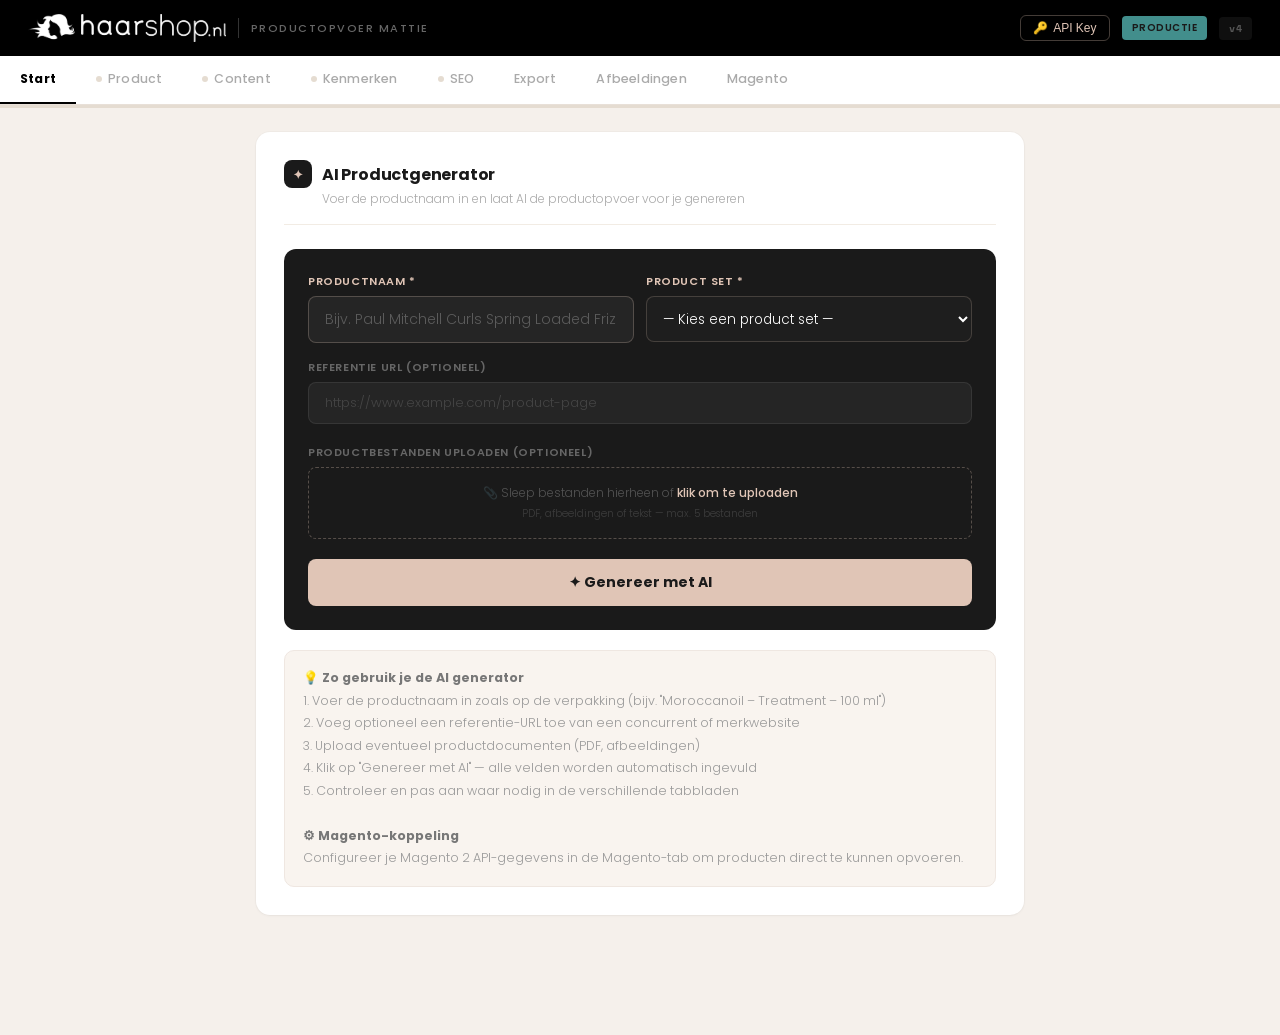
==== index.html @ 2020cdc8 "Add files via upload" ====
<!DOCTYPE html>
<html lang="nl">
<head>
<meta charset="UTF-8">
<meta name="viewport" content="width=device-width, initial-scale=1.0">
<title>Haarshop.nl – Productopvoer Mattie</title>
<link href="https://fonts.googleapis.com/css2?family=Anton&family=Poppins:wght@300;400;500;600;700&family=Space+Mono:wght@400;700&display=swap" rel="stylesheet">
<style>
  *, *::before, *::after { box-sizing: border-box; margin: 0; padding: 0; }
  body { font-family: 'Poppins', sans-serif; font-weight: 300; background: #f5f0eb; color: #1a1a1a; min-height: 100vh; }
  input::placeholder, textarea::placeholder { color: #bfb5aa; }
  ::-webkit-scrollbar { width: 5px; height: 5px; }
  ::-webkit-scrollbar-thumb { background: #d9cfc4; border-radius: 3px; }
  ::-webkit-scrollbar-thumb:hover { background: #bbb; }

  /* ── Header ── */
  .header { background: #000; padding: 0 28px; height: 56px; display: flex; align-items: center; justify-content: space-between; position: sticky; top: 0; z-index: 100; }
  .header-left { display: flex; align-items: center; gap: 12px; }
  .header-logo { height: 28px; }
  .header-divider { width: 1px; height: 20px; background: #333; }
  .header-sub { color: #666; font-size: 11px; font-weight: 500; letter-spacing: 1.5px; text-transform: uppercase; }
  .header-right { display: flex; align-items: center; gap: 12px; }
  .header-badge { padding: 4px 10px; border-radius: 4px; font-size: 10px; font-weight: 600; letter-spacing: 0.5px; }
  .header-badge.test { background: rgba(224,197,182,0.15); color: #e0c5b6; }
  .header-badge[style*="background:#428e8c"] { letter-spacing: 0.5px; }
  .header-badge.version { background: rgba(255,255,255,0.06); color: #555; font-family: 'Space Mono', monospace; }

  /* ── Progress bar under tabs ── */
  .progress-bar { height: 3px; background: #e5dcd1; position: relative; }
  .progress-fill { height: 100%; background: linear-gradient(90deg, #e0c5b6, #bf8d7a); transition: width 0.4s ease; border-radius: 0 2px 2px 0; }

  /* ── Tabs ── */
  .tab-bar { background: #fff; border-bottom: 1px solid #e8e0d8; display: flex; overflow-x: auto; position: sticky; top: 56px; z-index: 99; }
  .tab-bar::-webkit-scrollbar { height: 0; }
  .tab-btn { padding: 0 20px; height: 48px; border: none; border-bottom: 2px solid transparent; background: transparent; color: #aaa; font-weight: 500; font-size: 12.5px; font-family: 'Poppins', sans-serif; cursor: pointer; transition: all .2s; white-space: nowrap; display: flex; align-items: center; gap: 6px; letter-spacing: 0.2px; position: relative; }
  .tab-btn:hover { color: #666; background: #faf8f5; }
  .tab-btn.active { border-bottom-color: #000; color: #000; font-weight: 700; }
  .tab-btn .tab-dot { width: 6px; height: 6px; border-radius: 50%; background: #e5dcd1; flex-shrink: 0; transition: background .3s; }
  .tab-btn .tab-dot.filled { background: #27ae60; }
  .tab-btn .tab-dot.partial { background: #f5a623; }

  /* ── Content ── */
  .content { max-width: 800px; margin: 0 auto; padding: 24px 16px 100px; }
  .card { background: #fff; border-radius: 14px; padding: 28px; box-shadow: 0 1px 3px rgba(0,0,0,0.04), 0 0 0 1px rgba(0,0,0,0.02); margin-bottom: 20px; }
  .tab-content { display: none; }
  .tab-content.active { display: block; }

  /* ── Section headers ── */
  .section-header { margin-bottom: 24px; padding-bottom: 16px; border-bottom: 1px solid #f2ece4; }
  .section-header .top { display: flex; align-items: center; gap: 10px; margin-bottom: 2px; }
  .section-number { background: #1a1a1a; color: #e0c5b6; width: 28px; height: 28px; border-radius: 8px; display: flex; align-items: center; justify-content: center; font-size: 12px; font-weight: 700; font-family: 'Space Mono', monospace; flex-shrink: 0; }
  .section-title { font-family: 'Poppins', sans-serif; font-size: 16px; font-weight: 700; letter-spacing: -0.2px; }
  .section-sub { margin: 0 0 0 38px; font-size: 12px; color: #aaa; }

  /* ── Fields ── */
  .field { margin-bottom: 16px; }
  .field-label { display: flex; align-items: center; gap: 6px; font-size: 11px; font-weight: 600; color: #888; margin-bottom: 5px; text-transform: uppercase; letter-spacing: 0.6px; }
  .field-label .required { color: #e07a5f; font-size: 14px; line-height: 1; }
  .field-hint { font-size: 10px; color: #bbb; font-weight: 400; text-transform: none; letter-spacing: 0; margin-left: auto; }
  .field-input, .field-textarea { width: 100%; padding: 10px 14px; border-radius: 8px; border: 1.5px solid #e8e0d8; font-size: 13.5px; font-family: 'Poppins', sans-serif; font-weight: 300; outline: none; background: #fff; transition: border-color .2s, box-shadow .2s; }
  select.field-input { cursor: pointer; appearance: auto; }
  .field-input:focus, .field-textarea:focus { border-color: #1a1a1a; box-shadow: 0 0 0 3px rgba(0,0,0,0.04); }
  .field-input.error { border-color: #e07a5f; background: #fef5f3; }
  .field-textarea { resize: vertical; line-height: 1.7; }
  .field-input.mono, .field-textarea.mono { font-family: 'Space Mono', monospace; font-size: 12px; }
  .grid-2 { display: grid; grid-template-columns: 1fr 1fr; gap: 14px; }
  @media (max-width: 600px) { .grid-2 { grid-template-columns: 1fr; } }

  /* ── Badges ── */
  .badge-container { display: flex; flex-wrap: wrap; gap: 6px; }
  .badge { padding: 5px 12px; border-radius: 6px; border: 1.5px solid #e8e0d8; background: #fff; color: #666; font-size: 12px; font-family: 'Poppins', sans-serif; font-weight: 400; cursor: pointer; transition: all .15s; white-space: nowrap; }
  .badge:hover { border-color: #999; color: #333; }
  .badge.active { border-color: #1a1a1a; background: #1a1a1a; color: #fff; font-weight: 500; }

  /* ── Buttons ── */
  .copy-btn { padding: 7px 14px; border-radius: 6px; border: none; background: #1a1a1a; color: #fff; font-size: 12px; font-weight: 600; font-family: 'Poppins', sans-serif; cursor: pointer; transition: all .15s; }
  .copy-btn:hover { background: #333; }
  .copy-btn.copied { background: #27ae60; }

  /* ── AI section ── */
  .ai-box { background: #1a1a1a; border-radius: 12px; padding: 24px; margin-bottom: 20px; }
  .ai-label { display: block; font-size: 11px; font-weight: 600; color: #e0c5b6; margin-bottom: 6px; text-transform: uppercase; letter-spacing: 0.6px; }
  .ai-label-sub { color: #666; }
  .ai-input { width: 100%; padding: 12px 16px; border-radius: 8px; border: 1.5px solid rgba(224,197,182,0.25); background: rgba(255,255,255,0.05); color: #fff; font-size: 14px; font-family: 'Poppins', sans-serif; font-weight: 300; outline: none; transition: border-color .2s; }
  .ai-input:focus { border-color: #e0c5b6; }
  .ai-input-sub { border-color: rgba(255,255,255,0.08); color: #aaa; font-size: 13px; padding: 10px 16px; }
  .ai-input::placeholder { color: rgba(255,255,255,0.25); }
  .ai-input-sub::placeholder { color: rgba(255,255,255,0.15); }
  .ai-generate-btn { width: 100%; padding: 13px; border-radius: 8px; border: none; background: #e0c5b6; color: #1a1a1a; font-size: 14px; font-weight: 700; font-family: 'Poppins', sans-serif; cursor: pointer; transition: all .2s; }
  .ai-generate-btn:disabled { background: #444; color: #777; cursor: wait; }
  .ai-generate-btn:hover:not(:disabled) { background: #d4b5a3; }

  .info-box { background: #f9f4ef; border: 1px solid #efe7e1; border-radius: 10px; padding: 16px 18px; }
  .info-box p { font-size: 12.5px; color: #999; line-height: 1.8; }
  .info-box strong { color: #777; }

  /* ── List rows (features & steps) ── */
  .list-row { display: flex; align-items: center; gap: 8px; margin-bottom: 8px; }
  .list-num { font-size: 11px; color: #ccc; font-family: 'Space Mono', monospace; width: 20px; text-align: center; flex-shrink: 0; }
  .list-row input { flex: 1; }
  .remove-btn { width: 26px; height: 26px; border-radius: 6px; border: 1px solid #eee; background: #fff; color: #ccc; font-size: 13px; cursor: pointer; display: flex; align-items: center; justify-content: center; flex-shrink: 0; transition: all .15s; }
  .remove-btn:hover { border-color: #e07a5f; color: #e07a5f; background: #fef5f3; }
  .add-btn { margin-top: 8px; padding: 7px 14px; border-radius: 6px; border: 1.5px dashed #e0dbd4; background: transparent; color: #aaa; font-size: 12px; cursor: pointer; font-family: 'Poppins', sans-serif; transition: all .15s; }
  .add-btn:hover { border-color: #999; color: #666; }

  /* ── Category tags ── */
  .cat-tag { padding: 5px 12px; border-radius: 6px; background: #1a1a1a; color: #fff; font-size: 12px; display: inline-flex; align-items: center; gap: 6px; margin: 0 6px 6px 0; }
  .cat-tag button { background: rgba(255,255,255,0.15); border: none; color: #fff; width: 16px; height: 16px; border-radius: 4px; font-size: 10px; cursor: pointer; display: flex; align-items: center; justify-content: center; }
  .cat-tag button:hover { background: rgba(255,80,80,0.5); }

  /* ── SEO ── */
  .seo-auto-btn { margin-bottom: 20px; padding: 9px 18px; border-radius: 6px; border: 1.5px solid #e0c5b6; background: #fff; color: #1a1a1a; font-size: 12px; font-weight: 600; cursor: pointer; font-family: 'Poppins', sans-serif; transition: all .15s; }
  .seo-auto-btn:hover { background: #faf6f3; }

  .google-preview { margin-top: 20px; background: #fff; border: 1px solid #e8e0d8; border-radius: 10px; padding: 18px; }
  .google-preview .label { font-size: 10px; color: #aaa; margin-bottom: 10px; text-transform: uppercase; letter-spacing: 1px; font-weight: 600; }
  .google-preview .title { font-size: 18px; color: #1a0dab; font-family: Arial, sans-serif; margin-bottom: 2px; line-height: 1.3; }
  .google-preview .url { font-size: 13px; color: #006621; font-family: Arial, sans-serif; margin-bottom: 4px; }
  .google-preview .desc { font-size: 13px; color: #545454; font-family: Arial, sans-serif; line-height: 1.5; }

  /* ── Export ── */
  .code-block { background: #1a1a1a; color: #d4d0cc; padding: 18px; border-radius: 8px; font-size: 11.5px; font-family: 'Space Mono', monospace; overflow-x: auto; white-space: pre-wrap; line-height: 1.7; }
  .preview-box { border: 1px solid #e8e0d8; border-radius: 10px; padding: 22px; font-size: 14px; line-height: 1.8; }
  .data-table { background: #f9f4ef; border-radius: 10px; overflow: hidden; }
  .data-row { display: flex; padding: 10px 18px; border-bottom: 1px solid #efe7e1; font-size: 12.5px; }
  .data-row:last-child { border-bottom: none; }
  .data-label { width: 130px; font-weight: 600; color: #888; flex-shrink: 0; }
  .data-value { color: #333; }
  .export-header { display: flex; justify-content: space-between; align-items: center; margin-bottom: 14px; }
  .export-title { font-size: 14px; font-weight: 700; }

  .reset-btn { padding: 9px 20px; border-radius: 6px; border: 1.5px solid #e8e0d8; background: #fff; color: #aaa; font-size: 12px; cursor: pointer; font-family: 'Poppins', sans-serif; transition: all .15s; }
  .reset-btn:hover { border-color: #e07a5f; color: #e07a5f; }
  .word-count { font-size: 11px; color: #bbb; font-family: 'Space Mono', monospace; }

  .selected-info { margin-top: 10px; padding: 8px 12px; background: #f9f4ef; border-radius: 6px; font-size: 12px; color: #888; }
  .selected-info:empty { display: none; }
  .selected-info strong { color: #1a1a1a; font-weight: 600; }

  @keyframes spin { from { transform: rotate(0deg); } to { transform: rotate(360deg); } }
  .spinning { animation: spin 1s linear infinite; display: inline-block; }

  /* ── Toast notifications ── */
  .toast { position: fixed; bottom: 24px; left: 50%; transform: translateX(-50%); padding: 12px 24px; border-radius: 8px; font-size: 13px; font-weight: 600; font-family: 'Poppins', sans-serif; z-index: 999; animation: toastIn 0.3s ease; box-shadow: 0 4px 20px rgba(0,0,0,0.15); }
  .toast.success { background: #1a1a1a; color: #27ae60; }
  .toast.error { background: #1a1a1a; color: #e07a5f; }
  .toast.info { background: #1a1a1a; color: #e0c5b6; }
  @keyframes toastIn { from { opacity: 0; transform: translateX(-50%) translateY(20px); } to { opacity: 1; transform: translateX(-50%) translateY(0); } }

  /* ── Empty state ── */
  .empty-state { text-align: center; padding: 32px 20px; color: #ccc; }
  .empty-state-icon { font-size: 32px; margin-bottom: 8px; opacity: 0.4; }
  .empty-state-text { font-size: 13px; }
  .empty-state-action { margin-top: 12px; }

  /* ── Magento ── */
  .magento-status { display: flex; align-items: center; gap: 10px; padding: 12px 16px; border-radius: 8px; margin-bottom: 16px; font-size: 13px; }
  .magento-status.connected { background: #f0faf4; color: #1a7a4c; }
  .magento-status.disconnected { background: #fef8f0; color: #b45309; }
  .magento-status.error { background: #fef3f3; color: #c0392b; }
  .status-dot { width: 8px; height: 8px; border-radius: 50%; flex-shrink: 0; }
  .status-dot.green { background: #27ae60; }
  .status-dot.orange { background: #f39c12; }
  .status-dot.red { background: #e74c3c; }
  .magento-config-grid { display: grid; grid-template-columns: 1fr 1fr; gap: 14px; margin-bottom: 14px; }
  .magento-btn { padding: 10px 20px; border-radius: 8px; border: none; font-size: 13px; font-weight: 700; font-family: 'Poppins', sans-serif; cursor: pointer; transition: all .15s; display: flex; align-items: center; justify-content: center; gap: 6px; }
  .magento-btn.primary { background: #27ae60; color: #fff; width: 100%; }
  .magento-btn.primary:hover { background: #219a52; }
  .magento-btn.primary:disabled { background: #95d5b2; cursor: wait; }
  .magento-btn.secondary { background: #1a1a1a; color: #fff; }
  .magento-btn.secondary:hover { background: #333; }
  .magento-btn.outline { background: #fff; color: #1a1a1a; border: 1.5px solid #e8e0d8; }
  .magento-btn.outline:hover { border-color: #1a1a1a; }
  .magento-log { background: #1a1a1a; border-radius: 8px; padding: 14px 16px; max-height: 220px; overflow-y: auto; margin-top: 14px; }
  .magento-log-entry { font-size: 11px; font-family: 'Space Mono', monospace; line-height: 1.8; }
  .magento-log-entry.info { color: #888; }
  .magento-log-entry.success { color: #2ecc71; }
  .magento-log-entry.error { color: #e74c3c; }
  .magento-log-entry.warn { color: #f39c12; }
  .magento-summary { background: #f9f4ef; border-radius: 10px; padding: 16px; margin-bottom: 16px; }
  .magento-summary-row { display: flex; justify-content: space-between; padding: 5px 0; font-size: 12px; border-bottom: 1px solid #efe7e1; }
  .magento-summary-row:last-child { border: none; }
  .magento-summary-label { color: #999; }
  .magento-summary-value { color: #1a1a1a; font-weight: 600; max-width: 60%; text-align: right; overflow: hidden; text-overflow: ellipsis; }
  .category-search { position: relative; }
  .category-dropdown { position: absolute; top: 100%; left: 0; right: 0; background: #fff; border: 1.5px solid #e8e0d8; border-radius: 0 0 8px 8px; max-height: 200px; overflow-y: auto; z-index: 50; display: none; }
  .category-dropdown.open { display: block; }
  .category-option { padding: 8px 14px; font-size: 12px; cursor: pointer; border-bottom: 1px solid #f5f5f5; }
  .category-option:hover { background: #f9f4ef; }
  .category-option .path { color: #999; font-size: 10px; }

  /* ── Image upload ── */
  .img-dropzone { border: 2px dashed #e0dbd4; border-radius: 12px; padding: 32px 20px; text-align: center; cursor: pointer; transition: all .2s; background: #fafaf8; }
  .img-dropzone:hover, .img-dropzone.dragover { border-color: #bf8d7a; background: #fdf9f6; }
  .img-dropzone-icon { font-size: 28px; margin-bottom: 6px; opacity: 0.3; }
  .img-dropzone-text { font-size: 13px; color: #999; }
  .img-dropzone-text strong { color: #bf8d7a; }
  .img-dropzone-hint { font-size: 10px; color: #ccc; margin-top: 4px; }
  .img-grid { display: grid; grid-template-columns: repeat(auto-fill, minmax(160px, 1fr)); gap: 14px; margin-top: 16px; }
  .img-card { background: #fafafa; border: 1.5px solid #e8e0d8; border-radius: 10px; overflow: hidden; position: relative; transition: all .15s; }
  .img-card.main-image { border-color: #bf8d7a; box-shadow: 0 0 0 2px rgba(191,141,122,0.2); }
  .img-card:hover { border-color: #bbb; }
  .img-card-preview { width: 100%; aspect-ratio: 1; object-fit: contain; background: #fff; display: block; }
  .img-card-bar { padding: 8px 10px; display: flex; flex-direction: column; gap: 4px; background: #fff; border-top: 1px solid #f0ebe5; }
  .img-card-name { font-size: 10px; color: #aaa; white-space: nowrap; overflow: hidden; text-overflow: ellipsis; font-family: 'Space Mono', monospace; }
  .img-card-actions { display: flex; gap: 3px; flex-wrap: wrap; }
  .img-action-btn { padding: 3px 7px; border-radius: 4px; border: 1px solid #eee; background: #fff; color: #666; font-size: 10px; cursor: pointer; font-family: 'Poppins', sans-serif; transition: all .1s; display: flex; align-items: center; gap: 2px; white-space: nowrap; }
  .img-action-btn:hover { border-color: #999; color: #1a1a1a; }
  .img-action-btn.primary { background: #1a1a1a; color: #fff; border-color: #1a1a1a; }
  .img-action-btn.star { background: #e0c5b6; color: #1a1a1a; border-color: #e0c5b6; }
  .img-action-btn.danger { color: #e07a5f; }
  .img-action-btn.danger:hover { background: #fef5f3; border-color: #e07a5f; }
  .img-action-btn:disabled { opacity: 0.4; cursor: wait; }
  .img-badge-main { position: absolute; top: 6px; left: 6px; background: #e0c5b6; color: #1a1a1a; font-size: 9px; font-weight: 700; padding: 2px 6px; border-radius: 4px; z-index: 2; }
  .img-badge-index { position: absolute; top: 6px; right: 6px; background: rgba(0,0,0,0.6); color: #fff; font-size: 9px; font-weight: 700; width: 20px; height: 20px; border-radius: 4px; display: flex; align-items: center; justify-content: center; z-index: 2; font-family: 'Space Mono', monospace; }
  .img-search-result { padding: 12px 16px; border: 1.5px solid #e8e0d8; border-radius: 8px; margin-bottom: 6px; display: flex; align-items: center; justify-content: space-between; cursor: pointer; transition: all .1s; }
  .img-search-result:hover { border-color: #bf8d7a; background: #fdf9f6; }
  .img-search-result .name { font-weight: 600; font-size: 13px; }
  .img-search-result .meta { font-size: 11px; color: #aaa; font-family: 'Space Mono', monospace; margin-top: 2px; }
  .img-search-result .select-btn { padding: 5px 12px; border-radius: 6px; border: none; background: #1a1a1a; color: #fff; font-size: 11px; font-weight: 600; cursor: pointer; }
  .existing-img-card { position: relative; background: #fafafa; border: 1.5px solid #e8e0d8; border-radius: 10px; overflow: hidden; }
  .existing-img-card img { width: 100%; aspect-ratio: 1; object-fit: contain; background: #fff; display: block; }
  .existing-img-card .types { position: absolute; bottom: 6px; left: 6px; display: flex; gap: 2px; flex-wrap: wrap; }
  .existing-img-card .type-badge { font-size: 8px; padding: 2px 5px; border-radius: 3px; background: rgba(0,0,0,0.75); color: #fff; font-family: 'Space Mono', monospace; }
  .img-bulk-bar { display: flex; gap: 8px; flex-wrap: wrap; align-items: center; margin-top: 14px; padding: 14px 16px; background: #f9f4ef; border-radius: 10px; border: 1px solid #efe7e1; }
  .img-bulk-btn { padding: 8px 14px; border-radius: 6px; border: none; font-size: 12px; font-weight: 600; cursor: pointer; font-family: 'Poppins', sans-serif; transition: all .15s; }
  .img-bulk-btn.bg-remove { background: #1a1a1a; color: #fff; }
  .img-bulk-btn.resize { background: #e0c5b6; color: #1a1a1a; }
  .img-bulk-btn.download { background: #27ae60; color: #fff; }
  .img-bulk-btn:disabled { opacity: 0.4; cursor: wait; }
  .img-progress { margin-top: 12px; }
  .img-progress-bar { height: 4px; background: #e8e0d8; border-radius: 2px; overflow: hidden; }
  .img-progress-fill { height: 100%; background: linear-gradient(90deg, #e0c5b6, #1a1a1a); border-radius: 2px; transition: width .3s; }
  .img-progress-text { font-size: 10px; color: #aaa; margin-top: 4px; font-family: 'Space Mono', monospace; }

  /* ── Modal ── */
  .modal-overlay { position: fixed; inset: 0; background: rgba(0,0,0,0.5); z-index: 200; display: flex; align-items: center; justify-content: center; }
  .modal { background: #fff; border-radius: 14px; padding: 28px; max-width: 480px; width: 90%; }
  .modal h3 { font-size: 16px; margin-bottom: 6px; }
  .modal p { font-size: 12px; color: #999; margin-bottom: 14px; line-height: 1.7; }
  .modal input { width: 100%; padding: 10px 14px; border-radius: 8px; border: 1.5px solid #e8e0d8; font-size: 13px; font-family: 'Space Mono', monospace; outline: none; margin-bottom: 14px; }
  .modal-actions { display: flex; gap: 10px; justify-content: flex-end; }
  .modal-btn { padding: 9px 18px; border-radius: 6px; border: none; font-size: 12px; font-weight: 600; cursor: pointer; font-family: 'Poppins', sans-serif; }
  .modal-btn.primary { background: #1a1a1a; color: #fff; }
  .modal-btn.secondary { background: #f0ebe5; color: #888; }

  /* ── Validation helper ── */
  .char-count { font-size: 10px; color: #bbb; font-family: 'Space Mono', monospace; text-align: right; margin-top: 2px; }
  .char-count.warning { color: #f5a623; }
  .char-count.error { color: #e07a5f; }
</style>
</head>
<body>

<!-- Header -->
<div class="header">
  <div class="header-left">
    <img src="[data-uri]" alt="Haarshop.nl" style="height:28px;width:auto;">
    <div class="header-divider"></div>
    <div class="header-sub">Productopvoer Mattie</div>
  </div>
  <div class="header-right">
    <button onclick="showApiModal()" style="background:none;border:1.5px solid rgba(224,197,182,0.3);color:#e0c5b6;padding:5px 12px;border-radius:6px;cursor:pointer;font-size:12px;font-weight:500;transition:all .15s;display:flex;align-items:center;gap:5px;" onmouseover="this.style.background='rgba(224,197,182,0.1)';this.style.borderColor='#e0c5b6'" onmouseout="this.style.background='none';this.style.borderColor='rgba(224,197,182,0.3)'">🔑 <span id="apiKeyStatus">API Key</span></button>
    <span class="header-badge" style="background:#428e8c;">PRODUCTIE</span>
    <span class="header-badge version">v4</span>
  </div>
</div>

<!-- Tabs -->
<div class="tab-bar" id="tabBar">
  <button class="tab-btn active" onclick="switchTab(0)">Start</button>
  <button class="tab-btn" onclick="switchTab(1)"><span class="tab-dot" id="dot1"></span> Product</button>
  <button class="tab-btn" onclick="switchTab(2)"><span class="tab-dot" id="dot2"></span> Content</button>
  <button class="tab-btn" onclick="switchTab(3)"><span class="tab-dot" id="dot3"></span> Kenmerken</button>
  <button class="tab-btn" onclick="switchTab(4)"><span class="tab-dot" id="dot4"></span> SEO</button>
  <button class="tab-btn" onclick="switchTab(5)">Export</button>
  <button class="tab-btn" onclick="switchTab(6)">Afbeeldingen</button>
  <button class="tab-btn" onclick="switchTab(7)">Magento</button>
</div>
<div class="progress-bar"><div class="progress-fill" id="progressFill" style="width:0%"></div></div>

<!-- API Key Modal -->
<div class="modal-overlay" id="apiModal" style="display:none;position:fixed;top:0;left:0;width:100%;height:100%;background:rgba(0,0,0,0.7);z-index:9999;justify-content:center;align-items:center;" onclick="if(event.target===this)closeApiModal()">
  <div style="background:#1e1e1e;border-radius:12px;padding:28px;max-width:480px;width:90%;border:1px solid rgba(224,197,182,0.15);box-shadow:0 20px 60px rgba(0,0,0,0.5);">
    <div style="display:flex;justify-content:space-between;align-items:center;margin-bottom:16px;">
      <h3 style="margin:0;color:#e0c5b6;font-size:16px;font-weight:600;">🔑 Anthropic API Key</h3>
      <button onclick="closeApiModal()" style="background:none;border:none;color:rgba(255,255,255,0.3);cursor:pointer;font-size:20px;padding:0;line-height:1;">&times;</button>
    </div>
    <p style="font-size:12.5px;color:rgba(255,255,255,0.4);margin-bottom:16px;line-height:1.6;">De API key wordt alleen lokaal in je browser opgeslagen (localStorage) en wordt uitsluitend verstuurd naar de Anthropic API voor AI-generatie.</p>
    <div style="margin-bottom:16px;">
      <label style="display:block;font-size:11px;color:rgba(255,255,255,0.35);margin-bottom:6px;font-weight:500;text-transform:uppercase;letter-spacing:0.5px;">API Key</label>
      <input type="password" id="apiKeyInput" placeholder="sk-ant-api03-..." style="width:100%;padding:10px 14px;background:#141414;border:1.5px solid rgba(224,197,182,0.2);border-radius:8px;color:#fff;font-size:13px;font-family:'Space Mono',monospace;outline:none;box-sizing:border-box;transition:border-color .15s;" onfocus="this.style.borderColor='#e0c5b6'" onblur="this.style.borderColor='rgba(224,197,182,0.2)'">
    </div>
    <div style="display:flex;align-items:center;gap:8px;margin-bottom:20px;">
      <div id="apiKeyStatusDot" style="width:8px;height:8px;border-radius:50%;flex-shrink:0;"></div>
      <span id="apiKeyStatusText" style="font-size:11px;color:rgba(255,255,255,0.35);"></span>
    </div>
    <p style="font-size:11px;color:rgba(255,255,255,0.25);margin-bottom:20px;">Nog geen key? Maak er een aan op <a href="https://console.anthropic.com/" target="_blank" style="color:#e0c5b6;text-decoration:none;">console.anthropic.com</a></p>
    <div style="display:flex;gap:10px;justify-content:flex-end;">
      <button onclick="removeApiKey()" style="padding:8px 16px;background:none;border:1px solid rgba(255,100,100,0.3);color:rgba(255,100,100,0.6);border-radius:6px;cursor:pointer;font-size:12px;font-weight:500;transition:all .15s;" onmouseover="this.style.background='rgba(255,100,100,0.08)'" onmouseout="this.style.background='none'">Verwijderen</button>
      <button onclick="closeApiModal()" style="padding:8px 16px;background:rgba(255,255,255,0.06);border:none;color:rgba(255,255,255,0.5);border-radius:6px;cursor:pointer;font-size:12px;font-weight:500;">Annuleren</button>
      <button onclick="saveApiKey()" style="padding:8px 20px;background:#e0c5b6;border:none;color:#1a1a1a;border-radius:6px;cursor:pointer;font-size:12px;font-weight:600;transition:background .15s;" onmouseover="this.style.background='#d9afa0'" onmouseout="this.style.background='#e0c5b6'">Opslaan</button>
    </div>
  </div>
</div>

<div class="content">

  <!-- TAB 0: AI Generator -->
  <div class="tab-content active" id="tab0">
    <div class="card">
      <div class="section-header">
        <div class="top">
          <div class="section-number">✦</div>
          <h2 class="section-title">AI Productgenerator</h2>
        </div>
        <p class="section-sub">Voer de productnaam in en laat AI de productopvoer voor je genereren</p>
      </div>


      <div class="ai-box">
        <div style="display:grid;grid-template-columns:1fr 1fr;gap:12px;margin-bottom:16px;">
          <div>
            <label class="ai-label">Productnaam *</label>
            <input class="ai-input" id="aiInput" type="text" placeholder="Bijv. Paul Mitchell Curls Spring Loaded Frizz-Fighting Shampoo 250 ml">
          </div>
          <div>
            <label class="ai-label">Product Set *</label>
            <select id="aiProductSet" class="ai-input" style="height:46px;background:#1e1e1e;color:#fff;border:1.5px solid rgba(224,197,182,0.2);border-radius:8px;font-size:13.5px;padding:0 12px;cursor:pointer;" onchange="onProductSetChange()">
              <option value="">— Kies een product set —</option>
              <option value="Haarverzorging">Haarverzorging</option>
              <option value="Haarstyling">Haarstyling</option>
              <option value="Haarkleuringen">Haarkleuringen</option>
              <option value="Blondeermiddel">Blondeermiddel</option>
              <option value="Developers">Developers</option>
              <option value="Huidverzorging">Huidverzorging</option>
              <option value="Lichaam">Lichaam</option>
              <option value="Make-Up">Make-Up</option>
              <option value="Föhns">Föhns</option>
              <option value="Föhnborstels">Föhnborstels</option>
              <option value="Krultangen">Krultangen</option>
              <option value="Krulsets">Krulsets</option>
              <option value="Stijltangen">Stijltangen</option>
              <option value="Haarborstels">Haarborstels</option>
              <option value="Haarkammen">Haarkammen</option>
              <option value="Haarrollers">Haarrollers</option>
              <option value="Hair Extensions">Hair Extensions</option>
              <option value="Elastiekjes & Klemmen">Elastiekjes &amp; Klemmen</option>
              <option value="Kappersscharen">Kappersscharen</option>
              <option value="Epileren">Epileren</option>
              <option value="Messen">Messen</option>
              <option value="Nagelverzorging">Nagelverzorging</option>
              <option value="Oefenhoofden">Oefenhoofden</option>
              <option value="Omvorming">Omvorming</option>
              <option value="Accessoires">Accessoires</option>
              <option value="Opzetkammen">Opzetkammen</option>
              <option value="Parfum & Geuren">Parfum &amp; Geuren</option>
              <option value="Professional">Professional</option>
              <option value="Scheren">Scheren</option>
              <option value="Snijkoppen">Snijkoppen</option>
              <option value="Styling Brush">Styling Brush</option>
              <option value="Stylingtool">Stylingtool</option>
              <option value="Trimmers & Tondeuses">Trimmers &amp; Tondeuses</option>
              <option value="Wenkbrauw & Wimper">Wenkbrauw &amp; Wimper</option>
              <option value="Wimperverlenging">Wimperverlenging</option>
            </select>
          </div>
        </div>
        <div style="margin-bottom:20px;">
          <label class="ai-label ai-label-sub">Referentie URL (optioneel)</label>
          <input class="ai-input ai-input-sub" id="aiUrl" type="text" placeholder="https://www.example.com/product-page">
        </div>
        <div style="margin-bottom:20px;">
          <label class="ai-label ai-label-sub">Productbestanden uploaden (optioneel)</label>
          <div id="aiFileDropzone" style="border:1.5px dashed rgba(224,197,182,0.3);border-radius:8px;padding:16px;text-align:center;cursor:pointer;margin-top:6px;transition:all .2s;" onclick="document.getElementById('aiFileInput').click()" ondragover="event.preventDefault();this.style.borderColor='#e0c5b6';this.style.background='rgba(224,197,182,0.08)'" ondragleave="this.style.borderColor='rgba(224,197,182,0.3)';this.style.background='transparent'" ondrop="event.preventDefault();this.style.borderColor='rgba(224,197,182,0.3)';this.style.background='transparent';handleAiFileUpload(event.dataTransfer.files)">
            <div style="color:rgba(255,255,255,0.25);font-size:12px;">📎 Sleep bestanden hierheen of <span style="color:#e0c5b6;font-weight:500;">klik om te uploaden</span></div>
            <div style="color:rgba(255,255,255,0.15);font-size:10px;margin-top:4px;">PDF, afbeeldingen of tekst — max. 5 bestanden</div>
          </div>
          <input type="file" id="aiFileInput" accept=".pdf,.jpg,.jpeg,.png,.webp,.txt,.csv,.doc,.docx" multiple style="display:none" onchange="handleAiFileUpload(this.files)">
          <div id="aiFileList" style="margin-top:8px;"></div>
        </div>
        <button class="ai-generate-btn" id="generateBtn" onclick="generateWithAI()">
          ✦ Genereer met AI
        </button>
      </div>

      <div class="info-box">
        <p>
          <strong>💡 Zo gebruik je de AI generator</strong><br>
          1. Voer de productnaam in zoals op de verpakking (bijv. "Moroccanoil – Treatment – 100 ml")<br>
          2. Voeg optioneel een referentie-URL toe van een concurrent of merkwebsite<br>
          3. Upload eventueel productdocumenten (PDF, afbeeldingen)<br>
          4. Klik op "Genereer met AI" — alle velden worden automatisch ingevuld<br>
          5. Controleer en pas aan waar nodig in de verschillende tabbladen<br><br>
          <strong>⚙ Magento-koppeling</strong><br>
          Configureer je Magento 2 API-gegevens in de Magento-tab om producten direct te kunnen opvoeren.
        </p>
      </div>
    </div>
  </div>

  <!-- TAB 1: Productinfo -->
  <div class="tab-content" id="tab1">
    <div class="card">
      <div class="section-header">
        <div class="top"><div class="section-number">1</div><h2 class="section-title">Productinformatie</h2></div>
        <p class="section-sub">Basisgegevens van het product</p>
      </div>
      <div class="field">
        <label class="field-label">Productnaam <span class="required">*</span> <span class="field-hint">Merk – Lijn Producttype – Inhoud</span></label>
        <input class="field-input" id="productName" placeholder="Bijv. Moroccanoil – Treatment – 100 ml">
      </div>
      <div class="grid-2">
        <div class="field"><label class="field-label">Merk <span class="required">*</span></label><input class="field-input" id="brand" placeholder="Bijv. Moroccanoil"></div>
        <div class="field"><label class="field-label">Lijn</label><input class="field-input" id="line" placeholder="Bijv. Treatment"></div>
      </div>
      <div class="grid-2">
        <div class="field"><label class="field-label">Sub-lijn</label><input class="field-input" id="subLine" placeholder="Optioneel"></div>
        <div class="field"><label class="field-label">Inhoud <span class="required">*</span></label><input class="field-input" id="contentSize" placeholder="Bijv. 100 ml"></div>
      </div>
      <div class="grid-2">
        <div class="field"><label class="field-label">Producttype <span class="required">*</span></label><input class="field-input" id="productType" placeholder="Bijv. Treatment"></div>
        <div class="field"><label class="field-label">Sub producttype</label><input class="field-input" id="subProductType" placeholder="Optioneel"></div>
      </div>
      <div style="margin-top:8px;">
        <label class="field-label">Snelkeuze producttype</label>
        <div class="badge-container" id="productTypeBadges"></div>
      </div>
    </div>
  </div>

  <!-- TAB 2: Content -->
  <div class="tab-content" id="tab2">
    <div class="card">
      <div class="section-header">
        <div class="top"><div class="section-number">2</div><h2 class="section-title">Short Description</h2></div>
        <p class="section-sub">15-20 woorden, productnaam NIET benoemen</p>
      </div>
      <div class="field">
        <label class="field-label">Short description <span class="required">*</span> <span class="field-hint">Zonder productnaam, die staat er al boven</span></label>
        <textarea class="field-textarea" id="shortDescription" rows="2" placeholder="Beschrijf kort wat het product is en waarvoor het dient..."></textarea>
      </div>
      <div style="display:flex;justify-content:space-between;align-items:center;">
        <span class="word-count" id="shortWordCount">0 woorden</span>
        <button class="copy-btn" onclick="copyField('shortDescription')">Kopieer</button>
      </div>
    </div>

    <div class="card">
      <div class="section-header">
        <div class="top"><div class="section-number">3</div><h2 class="section-title">Productomschrijving</h2></div>
        <p class="section-sub">~100 woorden. Productnaam wordt automatisch dikgedrukt ervoor gezet.</p>
      </div>
      <div class="field">
        <label class="field-label">Omschrijving</label>
        <!-- Formatting toolbar -->
        <div style="display:flex;gap:4px;margin-bottom:6px;padding:6px 8px;background:#1a1a1a;border-radius:6px 6px 0 0;border:1px solid rgba(224,197,182,0.12);border-bottom:none;">
          <button type="button" onclick="wrapDescSelection('strong')" title="Dikgedrukt (Ctrl+B)" style="background:rgba(255,255,255,0.06);border:none;color:#e0c5b6;width:30px;height:28px;border-radius:4px;cursor:pointer;font-size:14px;font-weight:700;transition:background .12s;" onmouseover="this.style.background='rgba(224,197,182,0.15)'" onmouseout="this.style.background='rgba(255,255,255,0.06)'">B</button>
          <button type="button" onclick="wrapDescSelection('em')" title="Schuingedrukt (Ctrl+I)" style="background:rgba(255,255,255,0.06);border:none;color:#e0c5b6;width:30px;height:28px;border-radius:4px;cursor:pointer;font-size:14px;font-style:italic;transition:background .12s;" onmouseover="this.style.background='rgba(224,197,182,0.15)'" onmouseout="this.style.background='rgba(255,255,255,0.06)'"><em>I</em></button>
          <div style="width:1px;background:rgba(255,255,255,0.08);margin:2px 4px;"></div>
          <button type="button" onclick="insertDescTag('<br>')" title="Regeleinde" style="background:rgba(255,255,255,0.06);border:none;color:rgba(255,255,255,0.4);height:28px;border-radius:4px;cursor:pointer;font-size:10px;padding:0 8px;transition:background .12s;" onmouseover="this.style.background='rgba(224,197,182,0.15)'" onmouseout="this.style.background='rgba(255,255,255,0.06)'">&lt;br&gt;</button>
          <button type="button" onclick="clearDescFormatting()" title="Opmaak verwijderen" style="background:rgba(255,255,255,0.06);border:none;color:rgba(255,255,255,0.4);height:28px;border-radius:4px;cursor:pointer;font-size:11px;padding:0 8px;transition:background .12s;" onmouseover="this.style.background='rgba(224,197,182,0.15)'" onmouseout="this.style.background='rgba(255,255,255,0.06)'">✕ Strip</button>
          <div style="flex:1;"></div>
          <button type="button" onclick="toggleDescPreview()" id="descPreviewToggle" title="Preview aan/uit" style="background:rgba(255,255,255,0.06);border:none;color:rgba(255,255,255,0.4);height:28px;border-radius:4px;cursor:pointer;font-size:11px;padding:0 10px;transition:background .12s;" onmouseover="this.style.background='rgba(224,197,182,0.15)'" onmouseout="this.style.background='rgba(255,255,255,0.06)'">👁 Preview</button>
        </div>
        <textarea class="field-textarea" id="description" rows="6" placeholder="Schrijf hier de productomschrijving (zonder productnaam aan het begin)..." style="border-radius:0 0 6px 6px;border-top:none;" oninput="updateDescPreview()"></textarea>
        <!-- Live HTML preview -->
        <div id="descPreviewPanel" style="display:none;margin-top:8px;padding:14px;background:#fff;border-radius:6px;color:#333;font-size:13.5px;line-height:1.7;border:1px solid #e0e0e0;">
          <div style="font-size:10px;color:#999;margin-bottom:8px;text-transform:uppercase;letter-spacing:0.5px;">HTML Preview</div>
          <div id="descPreviewContent"></div>
        </div>
      </div>
      <div style="display:flex;justify-content:space-between;align-items:center;">
        <span class="word-count" id="descWordCount">0 woorden</span>
      </div>
    </div>

    <div class="card">
      <div class="section-header">
        <div class="top"><div class="section-number">4</div><h2 class="section-title">Belangrijkste eigenschappen</h2></div>
        <p class="section-sub">6-7 punten, elke zin eindigt met een punt</p>
      </div>
      <div id="featuresContainer"></div>
    </div>

    <div class="card">
      <div class="section-header">
        <div class="top"><div class="section-number">5</div><h2 class="section-title">Gebruiksaanwijzing</h2></div>
        <p class="section-sub">Genummerde stappen, elke zin eindigt met een punt</p>
      </div>
      <div id="stepsContainer"></div>
      <button class="add-btn" onclick="addStep()">+ Stap toevoegen</button>
      <div style="margin-top:20px;">
        <div class="field">
          <label class="field-label">Cross-sell tekst</label>
          <input class="field-input" id="crossSellText" placeholder="Bijv. Gebruik naast deze shampoo ook de bijpassende conditioner voor het beste resultaat.">
        </div>
        <div style="margin-top:10px;padding:14px;background:#1e1e1e;border-radius:8px;border:1px solid rgba(224,197,182,0.12);">
          <label style="display:block;font-size:11px;color:rgba(255,255,255,0.35);margin-bottom:8px;font-weight:500;text-transform:uppercase;letter-spacing:0.5px;">Link invoegen in cross-sell tekst</label>
          <div style="display:flex;gap:8px;align-items:flex-end;flex-wrap:wrap;">
            <div style="flex:1;min-width:120px;">
              <label style="display:block;font-size:10px;color:rgba(255,255,255,0.25);margin-bottom:3px;">Linktekst (woord)</label>
              <input class="field-input" id="crossSellLinkText" placeholder="Bijv. Conditioner" style="font-size:12px;padding:6px 10px;">
            </div>
            <div style="flex:2;min-width:180px;">
              <label style="display:block;font-size:10px;color:rgba(255,255,255,0.25);margin-bottom:3px;">URL</label>
              <input class="field-input" id="crossSellLinkUrl" placeholder="https://www.haarshop.nl/product-url" style="font-size:12px;padding:6px 10px;">
            </div>
            <button onclick="insertCrossSellLink()" style="padding:6px 14px;background:#e0c5b6;color:#1a1a1a;border:none;border-radius:6px;cursor:pointer;font-size:11px;font-weight:600;white-space:nowrap;transition:background .15s;" onmouseover="this.style.background='#d9afa0'" onmouseout="this.style.background='#e0c5b6'">🔗 Link invoegen</button>
          </div>
          <div id="crossSellPreview" style="margin-top:10px;display:none;">
            <label style="display:block;font-size:10px;color:rgba(255,255,255,0.25);margin-bottom:3px;">Preview</label>
            <div id="crossSellPreviewContent" style="font-size:12px;color:rgba(255,255,255,0.5);padding:6px 10px;background:rgba(255,255,255,0.03);border-radius:6px;line-height:1.6;"></div>
          </div>
        </div>
      </div>
    </div>

    <div class="card" id="ingredientenSection">
      <div class="section-header">
        <div class="top"><div class="section-number">6</div><h2 class="section-title">Ingrediënten</h2></div>
        <p class="section-sub">Volledige INCI-lijst</p>
      </div>
      <div class="field">
        <label class="field-label">Ingrediëntenlijst</label>
        <textarea class="field-textarea mono" id="ingredients" rows="5" placeholder="Aqua (Water, Eau), Cocamidopropyl Betaine, ..."></textarea>
      </div>
      <div style="display:flex;gap:8px;flex-wrap:wrap;margin-top:6px;">
        <button class="copy-btn" onclick="copyField('ingredients')">Kopieer ingrediënten</button>
      </div>
      <div style="margin-top:14px;padding:14px;background:#1e1e1e;border-radius:8px;border:1px solid rgba(224,197,182,0.12);">
        <label style="display:block;font-size:11px;color:rgba(255,255,255,0.35);margin-bottom:8px;font-weight:500;text-transform:uppercase;letter-spacing:0.5px;">Ingrediënten ophalen van URL</label>
        <p style="font-size:10.5px;color:rgba(255,255,255,0.2);margin-bottom:10px;line-height:1.5;">Klopt de ingrediëntenlijst niet of is deze onvolledig? Plak hieronder de URL van een productpagina die de juiste INCI-lijst bevat.</p>
        <div style="display:flex;gap:8px;align-items:flex-end;flex-wrap:wrap;">
          <div style="flex:1;min-width:220px;">
            <input class="field-input" id="ingredientsFetchUrl" placeholder="https://www.example.com/product-page" style="font-size:12px;padding:6px 10px;">
          </div>
          <button id="ingredientsFetchBtn" onclick="fetchIngredientsFromUrl()" style="padding:6px 14px;background:#e0c5b6;color:#1a1a1a;border:none;border-radius:6px;cursor:pointer;font-size:11px;font-weight:600;white-space:nowrap;transition:background .15s;" onmouseover="this.style.background='#d9afa0'" onmouseout="this.style.background='#e0c5b6'">🔍 Ophalen</button>
        </div>
        <div id="ingredientsFetchStatus" style="margin-top:8px;font-size:11px;display:none;"></div>
      </div>
    </div>
  </div>

  <!-- TAB 3: Eigenschappen -->
  <div class="tab-content" id="tab3">
    <div class="card" id="ikHebSection">
      <div class="section-header">
        <div class="top"><div class="section-number">7</div><h2 class="section-title">Ik heb</h2><span id="activeProductSetBadge" style="display:none;margin-left:10px;padding:3px 10px;background:#428e8c;color:#fff;border-radius:12px;font-size:10px;font-weight:600;vertical-align:middle;"></span></div>
        <p class="section-sub">Selecteer de relevante haar-/huidtypes en problemen</p>
      </div>
      <input class="field-input" id="ikHebBadgesSearch" placeholder="🔍 Zoek in 'Ik heb'..." style="margin-bottom:12px;font-size:13px;" oninput="renderToggleBadges('ikHebBadges',getActiveIkHeb(),'ikHeb','ikHebSelected')">
      <div class="badge-container" id="ikHebBadges"></div>
      <div class="selected-info" id="ikHebSelected"></div>
    </div>

    <div class="card" id="werkingSection">
      <div class="section-header">
        <div class="top"><div class="section-number">8</div><h2 class="section-title">Werking</h2></div>
        <p class="section-sub">Wat doet het product?</p>
      </div>
      <input class="field-input" id="werkingBadgesSearch" placeholder="🔍 Zoek in 'Werking'..." style="margin-bottom:12px;font-size:13px;" oninput="renderToggleBadges('werkingBadges',getActiveWerking(),'werking','werkingSelected')">
      <div class="badge-container" id="werkingBadges"></div>
      <div class="selected-info" id="werkingSelected"></div>
    </div>

    <div class="card" id="vrijVanSection">
      <div class="section-header">
        <div class="top"><div class="section-number">9</div><h2 class="section-title">Vrij van</h2></div>
        <p class="section-sub">Stoffen waar het product vrij van is</p>
      </div>
      <input class="field-input" id="vrijVanBadgesSearch" placeholder="🔍 Zoek in 'Vrij van'..." style="margin-bottom:12px;font-size:13px;" oninput="renderToggleBadges('vrijVanBadges',getActiveVrijVan(),'vrijVan','vrijVanSelected')">
      <div class="badge-container" id="vrijVanBadges"></div>
      <div class="selected-info" id="vrijVanSelected"></div>
    </div>

    <!-- Dynamic Specs Fields (rendered by JS based on product set) -->
    <div class="card" id="dynamicFieldsSection" style="display:none;">
      <div class="section-header">
        <div class="top"><div class="section-number">⚙</div><h2 class="section-title" id="dynamicFieldsTitle">Specificaties</h2></div>
        <p class="section-sub" id="dynamicFieldsSub">Vul de productspecifieke velden in</p>
      </div>
      <div id="dynamicFieldsContainer"></div>
    </div>

    <div class="card">
      <div class="section-header">
        <div class="top"><div class="section-number">10</div><h2 class="section-title">Categorieën</h2></div>
        <p class="section-sub">Voeg relevante categorieën toe voor Haarshop.nl</p>
      </div>
      <div id="categoriesContainer" style="margin-bottom:16px;"></div>
      <div style="display:flex;gap:8px;">
        <input class="field-input" id="newCatInput" placeholder="Nieuwe categorie toevoegen..." style="flex:1;" onkeydown="if(event.key==='Enter')addCategory()">
        <button class="copy-btn" onclick="addCategory()">+</button>
      </div>
    </div>
  </div>

  <!-- TAB 4: SEO -->
  <div class="tab-content" id="tab4">
    <div class="card">
      <div class="section-header">
        <div class="top"><div class="section-number">11</div><h2 class="section-title">SEO-instellingen</h2></div>
        <p class="section-sub">Zoekmachine-optimalisatie</p>
      </div>
      <button class="seo-auto-btn" onclick="autoGenerateSEO()">⚡ Auto-genereer SEO velden</button>
      <div class="field"><label class="field-label">URL Key</label><input class="field-input mono" id="urlKey" placeholder="product-naam-merk-inhoud"></div>
      <div class="field"><label class="field-label">Meta Title</label><input class="field-input" id="metaTitle" placeholder="Productnaam zonder streepjes"></div>
      <div class="field"><label class="field-label">SEO Titel</label><input class="field-input" id="seoTitle" placeholder="Productnaam – morgen in huis✓"></div>
      <div class="field"><label class="field-label">SEO Beschrijving</label><textarea class="field-textarea" id="seoDescription" rows="3" placeholder="Productnaam bestel je voordelig op Haarshop.nl ✓ ..."></textarea></div>
      <div class="google-preview" id="googlePreview" style="display:none;">
        <div class="label">Google Preview</div>
        <div class="title" id="previewTitle"></div>
        <div class="url" id="previewUrl"></div>
        <div class="desc" id="previewDesc"></div>
      </div>
    </div>
  </div>

  <!-- TAB 5: Export -->
  <div class="tab-content" id="tab5">
    <div class="card">
      <div class="export-header">
        <h3 class="export-title">Short Description (HTML)</h3>
        <button class="copy-btn" onclick="copyText(buildShortHTML())">Kopieer</button>
      </div>
      <pre class="code-block" id="exportShortHTML"></pre>
    </div>
    <div class="card">
      <div class="export-header">
        <h3 class="export-title">Productomschrijving (HTML)</h3>
        <button class="copy-btn" onclick="copyText(buildFullHTML())">Kopieer HTML</button>
      </div>
      <pre class="code-block" id="exportFullHTML"></pre>
    </div>
    <div class="card">
      <h3 class="export-title" style="margin-bottom:16px;">Preview</h3>
      <div class="preview-box" id="exportPreview"></div>
    </div>
    <div class="card">
      <div class="export-header">
        <h3 class="export-title">Gestructureerde Data</h3>
        <button class="copy-btn" onclick="copyText(buildStructuredText())">Kopieer alles</button>
      </div>
      <div class="data-table" id="exportDataTable"></div>
    </div>
    <div class="card">
      <div class="export-header">
        <h3 class="export-title">Ingrediënten</h3>
        <button class="copy-btn" onclick="copyField('ingredients')">Kopieer</button>
      </div>
      <div class="info-box" id="exportIngredients" style="font-family:'Space Mono',monospace;font-size:12px;word-break:break-word;line-height:1.8;color:#555;"></div>
    </div>
    <div style="text-align:center;padding-top:12px;">
      <button class="reset-btn" onclick="resetAll()">Reset alle velden</button>
    </div>
  </div>

  <!-- TAB 6: Afbeeldingen -->
  <div class="tab-content" id="tab6">

    <!-- Product koppeling -->
    <div class="card">
      <div class="section-header">
        <div class="top"><div class="section-number">🔗</div><h2 class="section-title">Koppel aan Magento Product</h2></div>
        <p class="section-sub">Zoek een bestaand product om afbeeldingen aan te koppelen</p>
      </div>

      <div id="linkedProductBanner" style="display:none;padding:14px 20px;border-radius:12px;background:#e8f8ef;margin-bottom:20px;display:none;">
        <div style="display:flex;align-items:center;justify-content:space-between;">
          <div>
            <span style="color:#27ae60;font-weight:700;">✓ Gekoppeld aan:</span>
            <span id="linkedProductName" style="font-weight:600;margin-left:6px;"></span>
            <span id="linkedProductSku" style="color:#888;font-size:12px;font-family:'Space Mono',monospace;margin-left:8px;"></span>
          </div>
          <button class="img-action-btn danger" onclick="unlinkProduct()">✕ Ontkoppelen</button>
        </div>
        <div id="linkedProductImages" style="margin-top:8px;font-size:12px;color:#888;"></div>
      </div>

      <div style="display:flex;gap:10px;margin-bottom:16px;">
        <input class="field-input" id="imgProductSearch" placeholder="Zoek op productnaam of SKU..." style="flex:1;" onkeydown="if(event.key==='Enter')searchProductForImages()">
        <button class="magento-btn secondary" onclick="searchProductForImages()" style="white-space:nowrap;padding:10px 20px;">🔍 Zoeken</button>
      </div>

      <div id="imgSearchResults" style="display:none;"></div>
    </div>

    <!-- Bestaande afbeeldingen van product -->
    <div class="card" id="existingImagesCard" style="display:none;">
      <div class="section-header">
        <div class="top"><div class="section-number">📸</div><h2 class="section-title">Huidige afbeeldingen in Magento</h2></div>
        <p class="section-sub">Deze afbeeldingen staan al bij het product</p>
      </div>
      <div class="img-grid" id="existingImgGrid"></div>
    </div>

    <!-- Upload nieuwe afbeeldingen -->
    <div class="card">
      <div class="section-header">
        <div class="top"><div class="section-number">📷</div><h2 class="section-title">Nieuwe afbeeldingen uploaden</h2></div>
        <p class="section-sub">Upload maximaal 10 afbeeldingen. Bewerk ze en push naar Magento.</p>
      </div>

      <!-- Drop zone -->
      <div class="img-dropzone" id="imgDropzone" onclick="document.getElementById('imgFileInput').click()">
        <div class="img-dropzone-icon">📁</div>
        <div class="img-dropzone-text">Sleep afbeeldingen hierheen of <strong>klik om te uploaden</strong></div>
        <div class="img-dropzone-hint">JPG, PNG of WebP — max. 10 afbeeldingen</div>
      </div>
      <input type="file" id="imgFileInput" accept="image/jpeg,image/png,image/webp" multiple style="display:none" onchange="handleImageUpload(this.files)">

      <div style="margin-top:12px;font-size:12px;color:#999;font-family:'Space Mono',monospace;" id="imgCounter">0 / 10 afbeeldingen</div>

      <!-- Image grid -->
      <div class="img-grid" id="imgGrid"></div>

      <!-- Bulk actions -->
      <div class="img-bulk-bar" id="imgBulkBar" style="display:none;">
        <span style="font-size:13px;color:#666;font-weight:600;">Bulk acties:</span>
        <button class="img-bulk-btn bg-remove" onclick="bulkRemoveBg()" id="bulkBgBtn">
          🪄 Achtergrond verwijderen (alle)
        </button>
        <button class="img-bulk-btn resize" onclick="bulkResize()" id="bulkResizeBtn">
          📐 Resize naar 1200×1200 (alle)
        </button>
        <button class="img-bulk-btn download" onclick="bulkDownload()">
          💾 Download alle
        </button>
      </div>

      <!-- Progress -->
      <div class="img-progress" id="imgProgress" style="display:none;">
        <div class="img-progress-bar"><div class="img-progress-fill" id="imgProgressFill" style="width:0%"></div></div>
        <div class="img-progress-text" id="imgProgressText">Verwerken...</div>
      </div>
    </div>

    <!-- Push to Magento -->
    <div class="card" id="imgPushCard" style="display:none;">
      <div class="section-header">
        <div class="top"><div class="section-number">🚀</div><h2 class="section-title">Afbeeldingen naar Magento pushen</h2></div>
        <p class="section-sub">Upload de afbeeldingen naar het gekoppelde Magento product</p>
      </div>

      <div class="magento-summary" id="imgPushSummary"></div>

      <button class="magento-btn primary" id="imgPushBtn" onclick="pushImagesToMagento()" style="padding:16px;font-size:16px;">
        🚀 Upload afbeeldingen naar Magento
      </button>

      <div class="magento-log" id="imgPushLog" style="display:none;"></div>
    </div>

    <!-- Info -->
    <div class="card">
      <div class="info-box" style="line-height:1.9;">
        <p><strong>Workflow</strong><br>
        1. Zoek en koppel een bestaand Magento product<br>
        2. Upload je productafbeeldingen<br>
        3. Selecteer de hoofdafbeelding (★)<br>
        4. Optioneel: verwijder achtergronden en/of resize naar 1200×1200<br>
        5. Push de afbeeldingen naar Magento<br><br>
        <strong>Afbeeldingsrollen in Magento</strong><br>
        • <strong>★ Hoofdafbeelding</strong> = base image, small image én thumbnail tegelijk<br>
        • Overige afbeeldingen worden als gallery images toegevoegd<br><br>
        <strong>Tip:</strong> Verwijder eerst de achtergrond, resize daarna voor het beste resultaat.</p>
      </div>
    </div>
  </div>

  <!-- TAB 7: Magento Opvoer -->
  <div class="tab-content" id="tab7">
    <!-- Connection settings -->
    <div class="card">
      <div class="section-header">
        <div class="top"><div class="section-number">⚙</div><h2 class="section-title">Magento 2 Verbinding</h2></div>
        <p class="section-sub">Configureer de verbinding met je Magento webshop</p>
      </div>

      <div id="magentoStatus" class="magento-status disconnected">
        <span class="status-dot orange"></span>
        <span>Niet verbonden – configureer hieronder je instellingen</span>
      </div>

      <div class="magento-config-grid">
        <div class="field">
          <label class="field-label">Magento 2 URL</label>
          <input class="field-input mono" id="magentoUrl" placeholder="https://www.haarshop.nl" style="font-size:12px;">
          <span style="font-size:10px;color:rgba(255,255,255,0.25);margin-top:2px;display:block;">Basis-URL van je Magento 2 webshop (zonder trailing slash)</span>
        </div>
        <div class="field">
          <label class="field-label">Magento API Bearer Token</label>
          <input class="field-input mono" id="magentoApiKey" type="password" placeholder="Magento 2 Integration Access Token" style="font-size:12px;">
          <span style="font-size:10px;color:rgba(255,255,255,0.25);margin-top:2px;display:block;">System → Integrations → Access Token</span>
        </div>
      </div>

      <div style="display:flex;gap:12px;margin-bottom:8px;">
        <button class="magento-btn secondary" onclick="saveMagentoConfig()">💾 Instellingen opslaan</button>
        <button class="magento-btn outline" onclick="testMagentoConnection()">🔌 Test verbinding</button>
        <button class="magento-btn outline" onclick="loadMagentoCategories()">📂 Categorieën laden</button>
      </div>
    </div>

    <!-- STAP 1: Product zoeken & koppelen -->
    <div class="card">
      <div class="section-header">
        <div class="top"><div class="section-number">①</div><h2 class="section-title">Product Zoeken & Koppelen</h2></div>
        <p class="section-sub">Zoek een bestaand Magento product om alle velden naartoe te schrijven</p>
      </div>

      <div id="opvoerLinkedBanner" style="display:none;padding:16px 20px;border-radius:12px;background:#efd6ca;margin-bottom:20px;">
        <div style="display:flex;align-items:center;justify-content:space-between;flex-wrap:wrap;gap:8px;">
          <div>
            <span style="color:#bf8d7a;font-weight:700;">✓ Gekoppeld:</span>
            <strong id="opvoerLinkedName" style="margin-left:6px;"></strong>
            <span id="opvoerLinkedSku" style="color:#888;font-size:12px;font-family:'Space Mono',monospace;margin-left:8px;"></span>
          </div>
          <div style="display:flex;gap:8px;align-items:center;">
            <span id="opvoerLinkedStatus" style="font-size:12px;"></span>
            <button class="img-action-btn danger" onclick="unlinkOpvoerProduct()">✕ Ontkoppelen</button>
          </div>
        </div>
        <div id="opvoerLinkedMeta" style="margin-top:6px;font-size:12px;color:#888;"></div>
      </div>

      <div style="display:flex;gap:10px;margin-bottom:16px;">
        <input class="field-input" id="opvoerProductSearch" placeholder="Zoek op productnaam of SKU..." style="flex:1;" onkeydown="if(event.key==='Enter')searchOpvoerProduct()">
        <button class="magento-btn secondary" onclick="searchOpvoerProduct()" style="white-space:nowrap;padding:10px 20px;">🔍 Zoeken</button>
      </div>

      <div id="opvoerSearchResults" style="display:none;max-height:300px;overflow-y:auto;"></div>
    </div>

    <!-- STAP 2: Veldmapping overzicht -->
    <div class="card" id="opvoerFieldMapCard" style="display:none;">
      <div class="section-header">
        <div class="top"><div class="section-number">②</div><h2 class="section-title">Veldmapping Overzicht</h2></div>
        <p class="section-sub">Vink aan welke velden je wilt pushen. Velden met ✓ zijn ingevuld.</p>
      </div>

      <div class="info-box" style="margin-bottom:16px;font-size:13px;">
        <p><strong>Tip:</strong> Vul eerst alle velden in via de AI Generator en andere tabbladen, kom dan hier terug om alles in één keer te pushen.</p>
      </div>

      <div id="opvoerFieldMap" style="border:1px solid #e5dcd1;border-radius:12px;overflow:hidden;"></div>

      <!-- Extra Magento velden -->
      <div style="margin-top:20px;">
        <div class="magento-config-grid">
          <div class="field">
            <label class="field-label">Prijs (€)</label>
            <input class="field-input" id="magentoPrice" type="number" step="0.01" placeholder="0.00">
          </div>
          <div class="field">
            <label class="field-label">Voorraad (stuks)</label>
            <input class="field-input" id="magentoQty" type="number" placeholder="0">
          </div>
        </div>
        <div class="magento-config-grid">
          <div class="field">
            <label class="field-label">Status</label>
            <select class="field-input" id="magentoProductStatus">
              <option value="2">Uitgeschakeld (concept)</option>
              <option value="1">Ingeschakeld (live)</option>
            </select>
          </div>
          <div class="field">
            <label class="field-label">Gewicht (kg)</label>
            <input class="field-input" id="magentoWeight" type="number" step="0.01" placeholder="0.3" value="0.3">
          </div>
        </div>

        <div class="field" style="margin-top:12px;">
          <label class="field-label">Magento Categorieën</label>
          <div id="magentoCatTags" style="margin-bottom:8px;"></div>
          <div class="category-search">
            <input class="field-input" id="magentoCatSearch" placeholder="Zoek een Magento categorie..." oninput="filterMagentoCategories()" onfocus="document.getElementById('magentoCatDropdown').classList.add('open')" onblur="setTimeout(()=>document.getElementById('magentoCatDropdown').classList.remove('open'),200)">
            <div class="category-dropdown" id="magentoCatDropdown"></div>
          </div>
        </div>
      </div>
    </div>

    <!-- STAP 3: Push -->
    <div class="card" id="opvoerPushCard" style="display:none;text-align:center;">
      <div class="section-header" style="text-align:left;">
        <div class="top"><div class="section-number">③</div><h2 class="section-title">Alles Pushen naar Magento</h2></div>
        <p class="section-sub">Geselecteerde velden worden naar het product geschreven</p>
      </div>

      <div class="magento-summary" id="opvoerPushSummary" style="text-align:left;margin-bottom:20px;"></div>

      <button class="magento-btn primary" id="pushBtn" onclick="pushAllFieldsToMagento()" style="padding:16px;font-size:16px;width:100%;">
        🚀 Alle velden naar Magento pushen
      </button>
      <p style="margin-top:10px;font-size:12px;color:#999;">Bestaande waarden worden overschreven met de tool-data.</p>

      <div class="magento-log" id="magentoLog" style="display:none;"></div>
    </div>

    <!-- Attribuut mapping referentie -->
    <div class="card">
      <div class="section-header">
        <div class="top"><div class="section-number">🔧</div><h2 class="section-title">Attribuut Mapping</h2></div>
        <p class="section-sub">Controleer of de attribute codes overeenkomen met jouw Magento</p>
      </div>
      <div class="info-box" style="font-size:12px;font-family:'Space Mono',monospace;line-height:2.2;">
        <p><strong>Tool veld → Magento attribute_code</strong><br>
        ──────────────────────────────<br>
        Productnaam → <code>name</code><br>
        Short description → <code>short_description</code><br>
        Omschrijving HTML → <code>description</code><br>
        Meta titel → <code>meta_title</code><br>
        SEO beschrijving → <code>meta_description</code><br>
        URL key → <code>url_key</code><br>
        Ingrediënten → <code>ingredients</code><br>
        Merk → <code>brand</code><br>
        Lijn → <code>product_line</code><br>
        Producttype → <code>product_type_custom</code><br>
        Inhoud → <code>content_size</code><br>
        Ik heb → <code>ik_heb</code><br>
        Werking → <code>werking</code><br>
        Vrij van → <code>vrij_van</code><br>
        <br>
        ⚠ Pas attribute codes aan in <code>productopvoer-api.php</code> → <code>$haarshopAttrs</code></p>
      </div>
    </div>
  </div>

</div>

<script>
// ─── Data Store ───
const data = {
  features: ['','','','','','',''],
  steps: ['','','',''],
  categories: [],
  ikHeb: [],
  werking: [],
  vrijVan: [],
};

const PRODUCT_TYPES = ['Shampoo','Conditioner','Haarmasker','Leave-in Conditioner','Haarolie','Haarlak','Mousse','Gel','Wax','Crème','Serum','Spray','Treatment','Peeling','Droogshampoo','Shampoo Bar','Balsem','Styling Paste','Pommade','Volume Poeder','Hitte Beschermend Spray','Schuimversteviger','Primer','Scrub','Tonic','Ampullen','Elixer','Mist','Lotion','Booster'];

// ─── Product Set Configuration ───
const PRODUCT_SET_CONFIG = {
  'Haarverzorging': {
    productTypes: ['Shampoo','Conditioner','Haarmasker','Leave-in Conditioner','Haarolie','Treatment','Peeling','Droogshampoo','Shampoo Bar','Scrub','Tonic','Ampullen','Elixer','Mist','Lotion','Booster','Serum'],
    ikHeb: ['Krullend haar','Steil haar','Golvend haar','Fijn haar','Dik haar','Droog haar','Vet haar','Normaal haar','Gekleurd haar','Beschadigd haar','Pluizig haar','Dun haar','Grijs haar','Blond haar','Lang haar','Kort haar','Breekbaar haar','Futloos haar','Poreus haar','Weerbarstig haar','Extensions','Hoofdhuidproblemen','Roos','Gevoelige hoofdhuid','Droge hoofdhuid','Vettige hoofdhuid','Jeukende hoofdhuid','Schilferende hoofdhuid','Haaruitval','Dunner wordend haar','Gespleten punten','Verwaarloosd haar','Chemisch behandeld haar','Geblondeerd haar','Highlighted haar','Afro haar','Kroeshaar','Coily haar','Baby & Kinderen','Mannen'],
    werking: ['Hydraterend','Voedend','Herstellend','Versterkend','Volume gevend','Glad makend','Anti-pluis','Anti-frizz','Kruldefinitie','Kleur beschermend','Glans gevend','Reinigend','Ontwarrend','Hitte beschermend','UV-bescherming','Anti-roos','Verdikkend','Verfrissend','Kalmerend','Beschermt tegen haarbreuk','Verzacht het haar','Elasticiteit herstellend','Definiërend','Diep reinigend','Neutraliserend','Anti-geel','Zilvershampoo','Kleur opfrissend','Kleur verdiepend','Detox','Zuiverend','Pluiscontrole','Beschermt de hoofdhuid','Kalmeert de hoofdhuid','Verwijdert dode huidcellen','Verzorgt de hoofdhuid','Stimuleert haargroei','Verbetert de doorbloeding','Reguleert talgproductie','Exfolierend'],
    vrijVan: ['Sulfaten','SLS/SLES','Parabenen','Siliconen','Ftalaten','Gluten','Minerale oliën','Alcohol','Kunstmatige kleurstoffen','Kunstmatige geurstoffen','Microplastics','PEG','Fosfaten','Formaldehyde','MIT/CMIT','Propyleenglycol','Natriumchloride','Petroleumderivaten','Dierlijke ingrediënten','Palmolie','Vegan','Dierproefvrij','Biologisch','Natuurlijk','CG Proof (Curly Girl)','CO2-neutraal','Gerecyclede verpakking','Certified B Corp'],
    showIngredients: true, showTechSpecs: false, showBeautySpecs: false
  },
  'Haarstyling': {
    productTypes: ['Haarlak','Mousse','Gel','Wax','Crème','Spray','Styling Paste','Pommade','Volume Poeder','Hitte Beschermend Spray','Schuimversteviger','Primer','Styling Klei','Texture Spray','Sea Salt Spray','Finishing Spray'],
    ikHeb: ['Krullend haar','Steil haar','Golvend haar','Fijn haar','Dik haar','Droog haar','Normaal haar','Pluizig haar','Dun haar','Lang haar','Kort haar','Weerbarstig haar','Mannen'],
    werking: ['Lichte fixatie','Middelhoge fixatie','Sterke fixatie','Extreme fixatie','Flexibele hold','Matt effect','Wet look','Natuurlijk effect','Strandlook','Textuur','Body & bounce','Fixerend','Texturiserend','Volume gevend','Glans gevend','Anti-pluis','Hitte beschermend'],
    vrijVan: ['Sulfaten','Parabenen','Siliconen','Alcohol','Kunstmatige geurstoffen','Microplastics','Vegan','Dierproefvrij'],
    showIngredients: true, showTechSpecs: false, showBeautySpecs: true, beautyFields: ['finish']
  },
  'Haarkleuringen': {
    productTypes: ['Permanente kleuring','Semi-permanente kleuring','Toner','Kleurshampoo','Kleurconditioner','Kleurmousse','Uitgroei spray','Uitgroei stift','Color Gloss','Direct Dye'],
    ikHeb: ['Krullend haar','Steil haar','Golvend haar','Fijn haar','Dik haar','Droog haar','Normaal haar','Gekleurd haar','Beschadigd haar','Grijs haar','Blond haar','Geblondeerd haar','Highlighted haar'],
    werking: ['Grijsdekking','Kleurintensivering','Kleur opfrissend','Neutraliserend','Anti-geel','Toning','Glans gevend'],
    vrijVan: ['Sulfaten','Parabenen','Siliconen','Alcohol','Vegan','Dierproefvrij'],
    showIngredients: true, showTechSpecs: false, showBeautySpecs: true, beautyFields: ['kleurTint','dekking','oxidatietijd','mengverhouding']
  },
  'Blondeermiddel': {
    productTypes: ['Blondeerpoeder','Blondeercrème','Blondeerlotion','Highlift kleuring'],
    ikHeb: ['Gekleurd haar','Beschadigd haar','Blond haar','Geblondeerd haar','Highlighted haar'],
    werking: ['Kleurintensivering','Neutraliserend','Anti-geel','Glans gevend'],
    vrijVan: ['Vegan','Dierproefvrij'],
    showIngredients: true, showTechSpecs: false, showBeautySpecs: true, beautyFields: ['oxidatietijd','mengverhouding','volumeSterkte']
  },
  'Developers': {
    productTypes: ['Oxidatie crème','Oxidatie lotion','Waterstofperoxide'],
    ikHeb: [],
    werking: [],
    vrijVan: [],
    showIngredients: false, showTechSpecs: false, showBeautySpecs: true, beautyFields: ['mengverhouding','volumeSterkte']
  },
  'Huidverzorging': {
    productTypes: ['Gezichtscrème','Gezichtsreiniger','Gezichtsserum','Gezichtsmasker','Gezichtsscrub','Toner','Oogcrème','Oogserum','Dagcrème','Nachtcrème','LED apparaat'],
    ikHeb: ['Droge huid','Vette huid','Gevoelige huid','Normale huid','Gemengde huid','Rijpe huid','Acne-gevoelige huid','Geïrriteerde huid','Gedehydrateerde huid'],
    werking: ['Anti-aging','Versteviging','Egalisering','Hydraterend','Voedend','Kalmerend','Verfrissend','Verstevigend','Liftend','Poriën verfijnend','Reinigend','Exfolierend'],
    vrijVan: ['Parabenen','Siliconen','Ftalaten','Minerale oliën','Alcohol','Kunstmatige kleurstoffen','Kunstmatige geurstoffen','Microplastics','PEG','SLS/SLES','Parfum','Vegan','Dierproefvrij','Biologisch','Natuurlijk','Dermatologisch getest','Hypoallergeen'],
    showIngredients: true, showTechSpecs: false, showBeautySpecs: true, beautyFields: ['huidskleur','spf']
  },
  'Lichaam': {
    productTypes: ['Body Lotion','Body Wash','Douchegel','Handcrème','Bodyscrub','Huidolie','Huidserum','Huidcrème','Deodorant','Tanning Mousse','Tanning Spray','Tanning Lotion'],
    ikHeb: ['Droge huid','Vette huid','Gevoelige huid','Normale huid','Gemengde huid','Rijpe huid','Geïrriteerde huid','Gedehydrateerde huid'],
    werking: ['Hydraterend','Voedend','Versteviging','Egalisering','Cellulite verminderend','Bruinend','Zelfbruinend','Verkoelend','Ontspannend','Verstevigend','Reinigend','Exfolierend'],
    vrijVan: ['Parabenen','Siliconen','Ftalaten','Minerale oliën','Alcohol','Kunstmatige geurstoffen','Microplastics','PEG','SLS/SLES','Vegan','Dierproefvrij','Biologisch','Natuurlijk','Dermatologisch getest'],
    showIngredients: true, showTechSpecs: false, showBeautySpecs: true, beautyFields: ['spf']
  },
  'Make-Up': {
    productTypes: ['Foundation','Concealer','Mascara','Lipliner','Lipstick','Lipgloss','Oogschaduw','Eyeliner','Blush','Bronzer','Highlighter','Setting Spray','Primer','Wenkbrauwgel','Wenkbrauwpotlood','Wenkbrauwpoeder','Wenkbrauwverf','Wenkbrauwserum','Wimperserum','Wimperverf'],
    ikHeb: ['Droge huid','Vette huid','Gevoelige huid','Normale huid','Gemengde huid'],
    werking: ['Langhoudend','Waterproof','Smudge-proof','Dekkend','Licht dekkend','Matterend','Glanzend','Voedend','Hydraterend'],
    vrijVan: ['Parabenen','Ftalaten','Minerale oliën','Kunstmatige kleurstoffen','Microplastics','Talk','Vegan','Dierproefvrij','Dermatologisch getest','Hypoallergeen'],
    showIngredients: true, showTechSpecs: false, showBeautySpecs: true, beautyFields: ['kleurTint','dekking','huidskleur','spf','finish']
  },
  'Föhns': {
    productTypes: ['Professionele föhn','Reisföhn','Stille föhn','Föhn met diffuser','Draadloze föhn'],
    ikHeb: [], werking: [], vrijVan: [],
    showIngredients: false, showTechSpecs: true, showBeautySpecs: false,
    techFields: ['wattage','temperatuurstanden','snelheidsstanden','ionentechnologie','coolShot','opzetstukken','snoerlengte','gewicht','autoShutoff','geschiktHaartype','kleurUitvoering']
  },
  'Föhnborstels': {
    productTypes: ['Ronde föhnborstel','Warme lucht borstel','2-in-1 föhnborstel','Roterende föhnborstel'],
    ikHeb: [], werking: [], vrijVan: [],
    showIngredients: false, showTechSpecs: true, showBeautySpecs: false,
    techFields: ['wattage','maxTemperatuur','temperatuurstanden','plaatmateriaal','diameter','opzetstukken','snoerlengte','gewicht','opwarmtijd','autoShutoff','coolShot','kleurUitvoering']
  },
  'Krultangen': {
    productTypes: ['Krultang met klem','Conische krultang','Marcel krultang','Automatische krultang','Triple barrel krultang','Wafeltang'],
    ikHeb: [], werking: [], vrijVan: [],
    showIngredients: false, showTechSpecs: true, showBeautySpecs: false,
    techFields: ['maxTemperatuur','temperatuurstanden','plaatmateriaal','diameter','snoerlengte','gewicht','opwarmtijd','autoShutoff','ionentechnologie','geschiktHaartype','kleurUitvoering']
  },
  'Stijltangen': {
    productTypes: ['Keramische stijltang','Titanium stijltang','Stoom stijltang','Draadloze stijltang','2-in-1 hetelucht stijltang','Mini stijltang'],
    ikHeb: [], werking: [], vrijVan: [],
    showIngredients: false, showTechSpecs: true, showBeautySpecs: false,
    techFields: ['maxTemperatuur','temperatuurstanden','plaatmateriaal','plaatbreedte','snoerlengte','gewicht','opwarmtijd','autoShutoff','ionentechnologie','geschiktHaartype','kleurUitvoering']
  },
  'Krulsets': {
    productTypes: ['Krulset','Verwarmde krulset'],
    ikHeb: [], werking: [], vrijVan: [],
    showIngredients: false, showTechSpecs: true, showBeautySpecs: false,
    techFields: ['maxTemperatuur','temperatuurstanden','plaatmateriaal','diameter','opzetstukken','snoerlengte','gewicht','autoShutoff','kleurUitvoering']
  },
  'Haarborstels': {
    productTypes: ['Paddle brush','Ronde borstel','Vent brush','Detangling brush','Zwijnenhaar borstel','Skeleton brush','Toupeerborstel'],
    ikHeb: [], werking: [], vrijVan: [],
    showIngredients: false, showTechSpecs: false, showBeautySpecs: true, beautyFields: ['materiaal','maatLengte','diameter','kleurUitvoering','geschiktHaartype']
  },
  'Haarkammen': {
    productTypes: ['Staart kam','Brede tand kam','Knipkam','Kleurkam','Styling kam'],
    ikHeb: [], werking: [], vrijVan: [],
    showIngredients: false, showTechSpecs: false, showBeautySpecs: true, beautyFields: ['materiaal','maatLengte','kleurUitvoering','geschiktHaartype']
  },
  'Haarrollers': {
    productTypes: ['Klittenband rollers','Verwarmde rollers','Foam rollers','Flexi rods'],
    ikHeb: [], werking: [], vrijVan: [],
    showIngredients: false, showTechSpecs: false, showBeautySpecs: true, beautyFields: ['materiaal','diameter','maatLengte']
  },
  'Hair Extensions': {
    productTypes: ['Clip-in extensions','Tape extensions','Micro ring extensions','Ponytail extensions','Halo extensions'],
    ikHeb: ['Krullend haar','Steil haar','Golvend haar','Fijn haar','Dik haar'],
    werking: [],
    vrijVan: [],
    showIngredients: false, showTechSpecs: false, showBeautySpecs: true, beautyFields: ['kleurTint','materiaal','maatLengte']
  },
  'Elastiekjes & Klemmen': {
    productTypes: ['Haarelastiek','Scrunchie','Haarklem','Bobby pin','Haarclip','Haarband','Krokodillenklem'],
    ikHeb: [], werking: [], vrijVan: [],
    showIngredients: false, showTechSpecs: false, showBeautySpecs: true, beautyFields: ['materiaal','maatLengte','kleurUitvoering']
  },
  'Kappersscharen': {
    productTypes: ['Knipschaar','Effileerschaar','Linkshandige schaar','Modelleerschaar'],
    ikHeb: [], werking: [], vrijVan: [],
    showIngredients: false, showTechSpecs: false, showBeautySpecs: true, beautyFields: ['materiaal','maatLengte','gewicht','kleurUitvoering']
  },
  'Epileren': {
    productTypes: ['Epilator','Epileerstrips','Harspatroon','Wax apparaat','Wax verwarmer'],
    ikHeb: ['Gevoelige huid','Normale huid'],
    werking: [],
    vrijVan: [],
    showIngredients: false, showTechSpecs: true, showBeautySpecs: false,
    techFields: ['wattage','snoerlengte','gewicht','oplaadtijd','gebruikstijdDraadloos','kleurUitvoering']
  },
  'Messen': {
    productTypes: ['Scheermes','Uitdunmes','Sculpteringmes','Mesbladen (navulling)'],
    ikHeb: [], werking: [], vrijVan: [],
    showIngredients: false, showTechSpecs: false, showBeautySpecs: true,
    beautyFields: ['materiaal','maatLengte','meslengte','aantalTanden','gewicht','kleurUitvoering']
  },
  'Nagelverzorging': {
    productTypes: ['Nagelvijl','Nagelknipper','Nagelriemverzorging','Nagelset','Nagellak'],
    ikHeb: [], werking: [], vrijVan: [],
    showIngredients: false, showTechSpecs: false, showBeautySpecs: true,
    beautyFields: ['materiaal','maatLengte','kleurTint','kleurUitvoering']
  },
  'Oefenhoofden': {
    productTypes: ['Oefenhoofd met echt haar','Oefenhoofd met synthetisch haar','Oefenhoofd kaal','Statiefklem'],
    ikHeb: [], werking: [], vrijVan: [],
    showIngredients: false, showTechSpecs: false, showBeautySpecs: true,
    beautyFields: ['materiaal','maatLengte','haartypeExtensions','kleurTint']
  },
  'Omvorming': {
    productTypes: ['Permanentvloeistof','Fixeervloeistof','Krulvloeistof','Ontkrullingscrème'],
    ikHeb: ['Krullend haar','Steil haar','Golvend haar','Fijn haar','Dik haar','Beschadigd haar','Normaal haar','Gekleurd haar'],
    werking: ['Kruldefinitie','Glad makend','Verzacht het haar','Herstellend'],
    vrijVan: ['Vegan','Dierproefvrij'],
    showIngredients: true, showTechSpecs: false, showBeautySpecs: true,
    beautyFields: ['oxidatietijd','mengverhouding','volumeSterkte']
  },
  'Accessoires': {
    productTypes: ['Verfkom','Verfkwast','Kappersmantel','Aluminium folie','Knipkappe','Tipkam','Waterspuit','Kapperstas'],
    ikHeb: [], werking: [], vrijVan: [],
    showIngredients: false, showTechSpecs: false, showBeautySpecs: true,
    beautyFields: ['materiaal','maatLengte','kleurUitvoering']
  },
  'Opzetkammen': {
    productTypes: ['Opzetkam 3mm','Opzetkam 6mm','Opzetkam 9mm','Opzetkam 12mm','Opzetkamset'],
    ikHeb: [], werking: [], vrijVan: [],
    showIngredients: false, showTechSpecs: false, showBeautySpecs: true,
    beautyFields: ['materiaal','maatLengte','kleurUitvoering']
  },
  'Parfum & Geuren': {
    productTypes: ['Eau de Parfum','Eau de Toilette','Body Mist','Haarparfum','Geursticks'],
    ikHeb: [],
    werking: [],
    vrijVan: ['Alcohol','Ftalaten','Kunstmatige geurstoffen','Vegan','Dierproefvrij'],
    showIngredients: true, showTechSpecs: false, showBeautySpecs: true,
    beautyFields: ['geurtype']
  },
  'Professional': {
    productTypes: ['Kappersstoel','Wasbak','Spiegel','Kapperskar','Sterilisator','Kappersbenodigdheden'],
    ikHeb: [], werking: [], vrijVan: [],
    showIngredients: false, showTechSpecs: false, showBeautySpecs: true,
    beautyFields: ['materiaal','maatLengte','kleurUitvoering']
  },
  'Scheren': {
    productTypes: ['Scheermachine','Scheergel','Scheerschuim','Aftershave','Scheerkwast','Scheermes'],
    ikHeb: ['Gevoelige huid','Normale huid','Geïrriteerde huid'],
    werking: ['Hydraterend','Kalmerend','Verfrissend','Verzachtend','Anti-irritatie'],
    vrijVan: [],
    showIngredients: true, showTechSpecs: true, showBeautySpecs: false,
    techFields: ['oplaadtijd','gebruikstijdDraadloos','snoerlengte','gewicht','kleurUitvoering']
  },
  'Snijkoppen': {
    productTypes: ['Snijkop tondeuse','Snijkop trimmer','Universele snijkop'],
    ikHeb: [], werking: [], vrijVan: [],
    showIngredients: false, showTechSpecs: false, showBeautySpecs: true,
    beautyFields: ['materiaal','maatLengte','meslengte','aantalTanden','kleurUitvoering']
  },
  'Styling Brush': {
    productTypes: ['Ronde styling brush','Paddle styling brush','Verwarmde styling brush'],
    ikHeb: [], werking: [], vrijVan: [],
    showIngredients: false, showTechSpecs: true, showBeautySpecs: false,
    techFields: ['maxTemperatuur','temperatuurstanden','plaatmateriaal','diameter','snoerlengte','gewicht','opwarmtijd','autoShutoff','ionentechnologie','geschiktHaartype','kleurUitvoering']
  },
  'Stylingtool': {
    productTypes: ['Multistyler','Airwrap','Heteluchtborstel','2-in-1 styler'],
    ikHeb: [], werking: [], vrijVan: [],
    showIngredients: false, showTechSpecs: true, showBeautySpecs: false,
    techFields: ['wattage','maxTemperatuur','temperatuurstanden','plaatmateriaal','opzetstukken','snoerlengte','gewicht','opwarmtijd','autoShutoff','ionentechnologie','coolShot','geschiktHaartype','kleurUitvoering']
  },
  'Trimmers & Tondeuses': {
    productTypes: ['Tondeuse','Baardtrimmer','Haartrimmer','Neustrimmer','Detailtrimmer','Draadloze trimmer'],
    ikHeb: [], werking: [], vrijVan: [],
    showIngredients: false, showTechSpecs: true, showBeautySpecs: false,
    techFields: ['wattage','snelheidsstanden','opzetstukken','snoerlengte','gewicht','oplaadtijd','gebruikstijdDraadloos','meslengte','aantalTanden','kleurUitvoering']
  },
  'Wenkbrauw & Wimper': {
    productTypes: ['Wenkbrauwverf','Wimperverf','Wenkbrauwgel','Wenkbrauwserum','Wimperserum','Wimperkruller','Wenkbrauwpotlood'],
    ikHeb: ['Gevoelige huid','Normale huid'],
    werking: [],
    vrijVan: ['Parabenen','Ftalaten','Kunstmatige kleurstoffen','Vegan','Dierproefvrij','Dermatologisch getest'],
    showIngredients: true, showTechSpecs: false, showBeautySpecs: true,
    beautyFields: ['kleurTint','dekking']
  },
  'Wimperverlenging': {
    productTypes: ['Individuele wimpers','Cluster wimpers','Strip wimpers','Wimperlijm','Wimperverwijderaar','Wimperkruller (verlenging)'],
    ikHeb: [],
    werking: [],
    vrijVan: ['Parabenen','Ftalaten','Kunstmatige kleurstoffen','Vegan','Dierproefvrij','Dermatologisch getest'],
    showIngredients: true, showTechSpecs: false, showBeautySpecs: true,
    beautyFields: ['kleurTint','maatLengte','materiaal','haartypeExtensions']
  }
};

// Current active product set
let activeProductSet = '';

// ─── Haarshop.nl Site Structure for Internal Linking ───
// Last updated from live site navigation: March 2026
const HAARSHOP_URLS = {
  // ══════════════════════════════════════
  // HAAR (HAARVERZORGING)
  // ══════════════════════════════════════
  'Haarverzorging':         'https://www.haarshop.nl/haarverzorging',
  'Shampoo':                'https://www.haarshop.nl/haarverzorging/shampoo',
  'Shampoo Bar':            'https://www.haarshop.nl/haarverzorging/shampoo/shampoo-bar',
  'Conditioner':            'https://www.haarshop.nl/haarverzorging/conditioners',
  'Leave-in Conditioner':   'https://www.haarshop.nl/haarverzorging/leave-in-conditioners',
  'Haarmasker':             'https://www.haarshop.nl/haarverzorging/haarmasker',
  'Haar Treatment':         'https://www.haarshop.nl/haarverzorging/treatment',
  'Treatment':              'https://www.haarshop.nl/haarverzorging/treatment',
  'Haarolie':               'https://www.haarshop.nl/haarverzorging/haarolie',
  'Hoofdhuidproblemen':     'https://www.haarshop.nl/haarverzorging/hoofdhuid-oplossingen',
  'Voordeelsets':           'https://www.haarshop.nl/haarverzorging/alle-voordeelsets',

  // ══════════════════════════════════════
  // HAARSTYLING
  // ══════════════════════════════════════
  'Haarstyling':            'https://www.haarshop.nl/haarverzorging/haarstyling',
  'Krullen Creme':          'https://www.haarshop.nl/haarverzorging/haarstyling/krullen-creme',
  'Haarcreme':              'https://www.haarshop.nl/haarverzorging/haarstyling/styling-creme-wax',
  'Styling Paste':          'https://www.haarshop.nl/haarverzorging/haarstyling/haar-paste',
  'Haarwax':                'https://www.haarshop.nl/haarverzorging/haarstyling/wax',
  'Wax':                    'https://www.haarshop.nl/haarverzorging/haarstyling/wax',
  'Volume Poeder':          'https://www.haarshop.nl/haarverzorging/haarstyling/volume-poeder',
  'Gel':                    'https://www.haarshop.nl/haarverzorging/haarstyling/gel',
  'Pommade':                'https://www.haarshop.nl/haarverzorging/haarstyling/pommade',
  'Haarlak':                'https://www.haarshop.nl/haarverzorging/haarstyling/haarspray/haarlak',
  'Haarspray':              'https://www.haarshop.nl/haarverzorging/haarstyling/haarspray/haarlak',
  'Schuimverstevigers':     'https://www.haarshop.nl/haarverzorging/haarstyling/schuimverstevigers',
  'Mousse':                 'https://www.haarshop.nl/haarverzorging/haarstyling/schuimverstevigers',

  // ══════════════════════════════════════
  // HAARKLEURINGEN
  // ══════════════════════════════════════
  'Haarkleuringen':         'https://www.haarshop.nl/haarverzorging/haarkleuringen',
  'Haarverf':               'https://www.haarshop.nl/haarverzorging/haarkleuringen/haarverf',
  'Haarspoelingen':         'https://www.haarshop.nl/haarverzorging/haarkleuringen/haarspoelingen',
  'Blondeer poeders':       'https://www.haarshop.nl/haarverzorging/haarkleuringen/blondeer-poeders',
  'Blondeermiddel':         'https://www.haarshop.nl/haarverzorging/haarkleuringen/blondeer-poeders',
  'Waterstof Peroxide':     'https://www.haarshop.nl/haarverzorging/haarkleuringen/waterstof-peroxide',
  'Kleur opfrissers':       'https://www.haarshop.nl/haarverzorging/haarkleuringen/kleur-opfrissers-kleur-onderhoud',
  'Kleurmousse':            'https://www.haarshop.nl/haarverzorging/haarkleuringen/kleurmousse',
  'Uitgroei Sprays':        'https://www.haarshop.nl/haarverzorging/haarkleuringen/uitgroei-sprays-stiften',

  // ══════════════════════════════════════
  // HAARMODE & EXTENSIONS
  // ══════════════════════════════════════
  'Haaraccessoires':        'https://www.haarshop.nl/haarverzorging/haaraccessoires',
  'Haarelastiekjes':        'https://www.haarshop.nl/haarverzorging/haaraccessoires/haarelastiekjes',
  'Scrunchies':             'https://www.haarshop.nl/haarverzorging/haaraccessoires/velvet-scrunchie',
  'Haarklemmen':            'https://www.haarshop.nl/haarverzorging/haaraccessoires/haarklemmen',
  'Hair Extensions':        'https://www.haarshop.nl/haarverzorging/extensions',
  'Extensions':             'https://www.haarshop.nl/professioneel/extensions',
  'Baby & Kind':            'https://www.haarshop.nl/baby-kind',

  // ══════════════════════════════════════
  // LICHAAM / HUIDVERZORGING
  // ══════════════════════════════════════
  'Huidverzorging':         'https://www.haarshop.nl/huidverzorging',
  'Gezichtsverzorging':     'https://www.haarshop.nl/huidverzorging/gezicht',
  'Gezichtsscrub':          'https://www.haarshop.nl/huidverzorging/gezicht/scrub',
  'Gezichtsreiniger':       'https://www.haarshop.nl/huidverzorging/gezicht/reiniger',
  'Gezichtstoner':          'https://www.haarshop.nl/huidverzorging/gezicht/toner',
  'Gezichtscrème':          'https://www.haarshop.nl/huidverzorging/gezicht/creme',
  'Dagcrème':               'https://www.haarshop.nl/huidverzorging/gezicht/creme/dagcreme',
  'Nachtcrème':             'https://www.haarshop.nl/huidverzorging/gezicht/creme/nachtcreme',
  'Gezichtsserum':          'https://www.haarshop.nl/huidverzorging/gezicht/serum',
  'Gezichtsmasker':         'https://www.haarshop.nl/huidverzorging/gezicht/masker',
  'LED':                    'https://www.haarshop.nl/huidverzorging/gezicht/led',
  'Lichaamsverzorging':     'https://www.haarshop.nl/huidverzorging/lichaam',
  'Handcrème':              'https://www.haarshop.nl/huidverzorging/lichaam/handcreme',
  'Bodyscrub':              'https://www.haarshop.nl/huidverzorging/lichaam/bodyscrub',
  'Douchegel':              'https://www.haarshop.nl/huidverzorging/lichaam/douchegel',
  'Huidserum':              'https://www.haarshop.nl/huidverzorging/lichaam/huidserum',
  'Bodylotion':             'https://www.haarshop.nl/huidverzorging/lichaam/bodylotion',
  'Huidcrème':              'https://www.haarshop.nl/huidverzorging/lichaam/huidcreme',
  'Huidolie':               'https://www.haarshop.nl/huidverzorging/lichaam/huidolie',
  'Deodorant':              'https://www.haarshop.nl/huidverzorging/lichaam/deodorant',
  'Ontharen':               'https://www.haarshop.nl/huidverzorging/ontharen',
  'Oogverzorging':          'https://www.haarshop.nl/huidverzorging/oogverzorging',
  'Oogcrème':               'https://www.haarshop.nl/huidverzorging/oogverzorging/oogcreme',
  'Oogserum':               'https://www.haarshop.nl/huidverzorging/oogverzorging/oogserum',

  // Tanning
  'Tanning':                'https://www.haarshop.nl/huidverzorging/tanning',
  'Tanning Spray':          'https://www.haarshop.nl/huidverzorging/tanning/bruinings-spray',
  'Tanning Mousse':         'https://www.haarshop.nl/huidverzorging/tanning/mousse',
  'Tanning Lotion':         'https://www.haarshop.nl/huidverzorging/tanning/lotion',
  'Tanning Cream':          'https://www.haarshop.nl/huidverzorging/tanning/cream',

  // Supplementen
  'Supplementen':           'https://www.haarshop.nl/supplementen',
  'Haar supplement':        'https://www.haarshop.nl/huidverzorging/supplementen/haar-supplement',

  // ══════════════════════════════════════
  // MAKE-UP
  // ══════════════════════════════════════
  'Make-Up':                'https://www.haarshop.nl/make-up',
  'Wenkbrauwen':            'https://www.haarshop.nl/make-up/wenkbrauw',
  'Wenkbrauwverf':          'https://www.haarshop.nl/make-up/verf',
  'Wenkbrauwpotlood':       'https://www.haarshop.nl/make-up/wenkbrauw/potlood',
  'Wenkbrauwpoeder':        'https://www.haarshop.nl/make-up/wenkbrauw/poeder',
  'Wenkbrauwgel':           'https://www.haarshop.nl/make-up/wenkbrauw/gel',
  'Wenkbrauwserum':         'https://www.haarshop.nl/make-up/wenkbrauw/serum',
  'Oogschaduw':             'https://www.haarshop.nl/make-up/ogen/oogschaduw',
  'Mascara':                'https://www.haarshop.nl/make-up/ogen/mascara',
  'Eyeliner':               'https://www.haarshop.nl/make-up/ogen/eyeliner',
  'Oogpotlood':             'https://www.haarshop.nl/make-up/ogen/oogpotlood',
  'Oog Make-up Remover':    'https://www.haarshop.nl/make-up/ogen/remover',
  'Lipstick':               'https://www.haarshop.nl/make-up/lippen/lipstick',
  'Lipgloss':               'https://www.haarshop.nl/make-up/lippen/lipgloss',
  'Lipliner':               'https://www.haarshop.nl/make-up/lippen/lipliner',
  'Concealer':              'https://www.haarshop.nl/make-up/gezicht/concealer',
  'Foundation':             'https://www.haarshop.nl/make-up/gezicht/foundation',
  'Gezichtspoeder':         'https://www.haarshop.nl/make-up/gezicht/poeder',
  'Bronzer':                'https://www.haarshop.nl/make-up/gezicht/bronzer',
  'Highlighter':            'https://www.haarshop.nl/make-up/gezicht/highlighter',
  'Blush':                  'https://www.haarshop.nl/make-up/gezicht/blush',
  'Make-up Kwasten':        'https://www.haarshop.nl/make-up/accessoires/kwasten',
  'Make-up Remover':        'https://www.haarshop.nl/make-up/accessoires/remover',
  'Make-up Spons':          'https://www.haarshop.nl/make-up/accessoires/spons',

  // ══════════════════════════════════════
  // NAGELS
  // ══════════════════════════════════════
  'Nagels':                 'https://www.haarshop.nl/nagels',
  'Acrylnagels':            'https://www.haarshop.nl/nagels/acryl-nagels',
  'Gelnagels':              'https://www.haarshop.nl/nagels/brisa-gel-nagels',
  'Nagellak':               'https://www.haarshop.nl/nagels/nagel-topcoat',
  'Gellak':                 'https://www.haarshop.nl/nagels/shellac',
  'Manicure':               'https://www.haarshop.nl/nagels/manicure',
  'Nagelverzorging':        'https://www.haarshop.nl/nagels/nagelverzorging',
  'Nagelvijl':              'https://www.haarshop.nl/nagels/vijlen',
  'Pedicure':               'https://www.haarshop.nl/nagels/pedicure',

  // ══════════════════════════════════════
  // MAN
  // ══════════════════════════════════════
  'Man':                    'https://www.haarshop.nl/man',
  'Man Shampoo':            'https://www.haarshop.nl/man/haarproducten/shampoos',
  'Man Conditioner':        'https://www.haarshop.nl/man/haarproducten/conditioners',
  'Man Haarkuur':           'https://www.haarshop.nl/man/haarproducten/haarkuren',
  'Styling Wax':            'https://www.haarshop.nl/man/haarproducten/styling-wax',
  'Styling Gel':            'https://www.haarshop.nl/haarverzorging/haarstyling/gel',
  'Scheermesjes':           'https://www.haarshop.nl/man/scheerproducten/scheermesjes',
  'Pre-Shave':              'https://www.haarshop.nl/man/scheerproducten/pre-shave',
  'Scheerolie':             'https://www.haarshop.nl/man/scheerproducten/scheerolie',
  'Scheerschuim':           'https://www.haarshop.nl/man/scheerproducten/scheerschuim',
  'Scheergel':              'https://www.haarshop.nl/man/scheerproducten/scheergels',
  'Scheerkwasten':          'https://www.haarshop.nl/man/scheerproducten/scheerkwasten',
  'Baardproducten':         'https://www.haarshop.nl/man/baardproducten',
  'Baardshampoo':           'https://www.haarshop.nl/man/baardproducten/baardshampoo',
  'Baardolie':              'https://www.haarshop.nl/man/baardproducten/baardolie',
  'Baardwax':               'https://www.haarshop.nl/man/baardproducten/baardwax',
  'Baardbalsem':            'https://www.haarshop.nl/man/baardproducten/baardbalsem',

  // ══════════════════════════════════════
  // HAARTOOLS
  // ══════════════════════════════════════
  'Haartools':              'https://www.haarshop.nl/tools',
  'Multistyler':            'https://www.haarshop.nl/tools/multistyler',
  'Stijltang':              'https://www.haarshop.nl/tools/stijltangen',
  'Stijltangen':            'https://www.haarshop.nl/tools/stijltangen',
  'Krultang':               'https://www.haarshop.nl/tools/krultangen-warme-fohnborstels',
  'Krultangen':             'https://www.haarshop.nl/tools/krultangen-warme-fohnborstels',
  'Föhn':                   'https://www.haarshop.nl/tools/fohns',
  'Föhns':                  'https://www.haarshop.nl/tools/fohns',
  'Föhnborstel':            'https://www.haarshop.nl/tools/fohnborstel-krulborstel',
  'Föhnborstels':           'https://www.haarshop.nl/tools/fohnborstel-krulborstel',
  'Stijlborstel':           'https://www.haarshop.nl/tools/stijlborstel',
  'Tondeuse':               'https://www.haarshop.nl/tools/tondeuses-trimmers',
  'Trimmers & Tondeuses':   'https://www.haarshop.nl/tools/tondeuses-trimmers',
  'Trimmer':                'https://www.haarshop.nl/tools/trimmers',
  'Opzetkammen':            'https://www.haarshop.nl/tools/tondeuses-trimmers/opzetkammen',
  'Haarrollers':            'https://www.haarshop.nl/tools/rollers-wikkels',
  'Droogkap':               'https://www.haarshop.nl/tools/fohns/droogkap',
  'Kappersschaar':          'https://www.haarshop.nl/tools/kappers-scharen',
  'Kappersscharen':         'https://www.haarshop.nl/tools/kappers-scharen',
  'Kappersmes':             'https://www.haarshop.nl/tools/kappersmessen',
  'Messen':                 'https://www.haarshop.nl/tools/kappersmessen',
  'Haarkam':                'https://www.haarshop.nl/tools/kammen',
  'Haarkammen':             'https://www.haarshop.nl/tools/kammen',
  'Haarborstel':            'https://www.haarshop.nl/tools/borstels',
  'Haarborstels':           'https://www.haarshop.nl/tools/borstels',
  'Pneumatische Borstel':   'https://www.haarshop.nl/tools/borstels/pneumatische-borstels',
  'Kapperskoffer':          'https://www.haarshop.nl/tools/koffers',

  // ══════════════════════════════════════
  // PROFESSIONEEL / KAPPERS
  // ══════════════════════════════════════
  'Professional':           'https://www.haarshop.nl/professioneel',
  'Kappersstoelen':         'https://www.haarshop.nl/professioneel/kappers-interieur/kappersstoelen',
  'Kappersstoelen Kind':    'https://www.haarshop.nl/professioneel/kappers-interieur/kappersstoel-kind',
  'Kapperskrukken':         'https://www.haarshop.nl/professioneel/kappers-interieur/kapperskruk',
  'Mobiele Wasbakken':      'https://www.haarshop.nl/professioneel/mobiele-kappers/mobiele-wasbak',
  'Werkwagens Kapper':      'https://www.haarshop.nl/professioneel/kappers-interieur/werkwagen-kapper',
  'Kappershanddoeken':      'https://www.haarshop.nl/professioneel/kappers-benodigdheden/kappershanddoeken',
  'Kappersspiegel':         'https://www.haarshop.nl/professioneel/kappers-benodigdheden/kappersspiegel',
  'Kapperskoffers':         'https://www.haarshop.nl/professioneel/mobiele-kappers/kapperskoffer',
  'Kapperstrolleys':        'https://www.haarshop.nl/professioneel/mobiele-kappers/kapperstrolley',
  'Wegwerp Handschoenen':   'https://www.haarshop.nl/professioneel/wegwerp-handschoenen',
  'Nekmessen & Snijmessen': 'https://www.haarshop.nl/professioneel/knipbenodigdheden/nekmessen-snijmessen',
  'Waterspuit Kappers':     'https://www.haarshop.nl/professioneel/knipbenodigdheden/waterspuit-kapper',
  'Kappersklemmen':         'https://www.haarshop.nl/professioneel/knipbenodigdheden/kappersklemmen',
  'Kappersetui':            'https://www.haarshop.nl/professioneel/knipbenodigdheden/kappersetui',
  'Kapmantels':             'https://www.haarshop.nl/professioneel/knipbenodigdheden/kapmantels',
  'Nekpapier':              'https://www.haarshop.nl/professioneel/knipbenodigdheden/nekpapier',
  'Oefenhoofden':           'https://www.haarshop.nl/professioneel/oefenmateriaal',

  // ══════════════════════════════════════
  // MERKEN (pattern: /merken/merknaam)
  // ══════════════════════════════════════
  'Merken':                 'https://www.haarshop.nl/merken',
};

// Brand URL pattern helper
function getBrandUrl(brandName) {
  const slug = brandName.toLowerCase()
    .replace(/[éè]/g, 'e').replace(/[ü]/g, 'u').replace(/[ï]/g, 'i')
    .replace(/[']/g, '').replace(/\s+/g, '-').replace(/[^a-z0-9-]/g, '');
  return 'https://www.haarshop.nl/merken/' + slug;
}

// Get category URL by product type name
function getCategoryUrl(name) {
  return HAARSHOP_URLS[name] || null;
}


// Fallback flat arrays (used when no product set selected)
const IK_HEB = [
  // Haartype
  'Krullend haar','Steil haar','Golvend haar','Fijn haar','Dik haar','Droog haar','Vet haar','Normaal haar',
  'Gekleurd haar','Beschadigd haar','Pluizig haar','Dun haar','Grijs haar','Blond haar','Lang haar','Kort haar',
  'Breekbaar haar','Futloos haar','Poreus haar','Weerbarstig haar','Extensions',
  // Hoofdhuid
  'Hoofdhuidproblemen','Roos','Gevoelige hoofdhuid','Droge hoofdhuid','Vettige hoofdhuid','Jeukende hoofdhuid',
  'Schilferende hoofdhuid','Haaruitval','Dunner wordend haar',
  // Huidtype (voor body/face producten)
  'Droge huid','Vette huid','Gevoelige huid','Normale huid','Gemengde huid','Rijpe huid','Acne-gevoelige huid',
  'Geïrriteerde huid','Gedehydrateerde huid',
  // Specifiek
  'Gespleten punten','Verwaarloosd haar','Chemisch behandeld haar','Geblondeerd haar','Highlighted haar',
  'Afro haar','Kroeshaar','Coily haar','Baby & Kinderen','Mannen'
];
const WERKING = [
  // Haarverzorging
  'Hydraterend','Voedend','Herstellend','Versterkend','Volume gevend','Glad makend','Anti-pluis','Anti-frizz',
  'Kruldefinitie','Kleur beschermend','Glans gevend','Reinigend','Ontwarrend','Hitte beschermend',
  'UV-bescherming','Anti-roos','Verdikkend','Verfrissend','Kalmerend','Fixerend','Texturiserend',
  'Beschermt tegen haarbreuk','Verzacht het haar','Elasticiteit herstellend','Definiërend',
  'Diep reinigend','Neutraliserend','Anti-geel','Zilvershampoo','Kleur opfrissend','Kleur verdiepend',
  'Detox','Zuiverend','Uitgroei verbergend','Pluiscontrole',
  // Hoofdhuid
  'Beschermt de hoofdhuid','Kalmeert de hoofdhuid','Verwijdert dode huidcellen','Verzorgt de hoofdhuid',
  'Stimuleert haargroei','Verbetert de doorbloeding','Reguleert talgproductie','Exfolierend',
  // Styling
  'Lichte fixatie','Middelhoge fixatie','Sterke fixatie','Extreme fixatie','Flexibele hold',
  'Matt effect','Wet look','Natuurlijk effect','Strandlook','Textuur','Body & bounce',
  // Huidverzorging
  'Anti-aging','Versteviging','Egalisering','Cellulite verminderend','Bruinend','Zelfbruinend',
  'Verkoelend','Ontspannend','Verstevigend','Liftend','Poriën verfijnend'
];
const VRIJ_VAN = [
  'Sulfaten','SLS/SLES','Parabenen','Siliconen','Ftalaten','Gluten','Minerale oliën',
  'Alcohol','Kunstmatige kleurstoffen','Kunstmatige geurstoffen','Microplastics','PEG',
  'Fosfaten','Formaldehyde','MIT/CMIT','Propyleenglycol','Natriumchloride',
  'Petroleumderivaten','Dierlijke ingrediënten','Palmolie',
  'Vegan','Dierproefvrij','Biologisch','Natuurlijk','CG Proof (Curly Girl)',
  'CO2-neutraal','Gerecyclede verpakking','Certified B Corp'
];

// ─── Tab switching ───
function switchTab(idx) {
  document.querySelectorAll('.tab-content').forEach((el, i) => el.classList.toggle('active', i === idx));
  document.querySelectorAll('.tab-btn').forEach((el, i) => el.classList.toggle('active', i === idx));
  if (idx === 4) updateGooglePreview();
  if (idx === 5) updateExport();
  updateProgress();
  window.scrollTo({ top: 0, behavior: 'smooth' });
}

// ─── Toast notifications ───
function showToast(message, type = 'info') {
  const existing = document.querySelector('.toast');
  if (existing) existing.remove();
  const toast = document.createElement('div');
  toast.className = 'toast ' + type;
  toast.textContent = message;
  document.body.appendChild(toast);
  setTimeout(() => toast.remove(), 2800);
}

// ─── Progress tracking ───
function updateProgress() {
  const checks = [
    !!document.getElementById('productName').value,
    !!document.getElementById('brand').value,
    !!document.getElementById('shortDescription').value,
    !!document.getElementById('description').value,
    data.features.filter(Boolean).length >= 3,
    data.steps.filter(Boolean).length >= 2,
    data.ikHeb.length > 0,
    data.werking.length > 0,
    data.categories.length > 0,
    !!document.getElementById('seoTitle').value,
  ];
  const filled = checks.filter(Boolean).length;
  const pct = Math.round((filled / checks.length) * 100);
  document.getElementById('progressFill').style.width = pct + '%';

  // Tab dots
  const dot1 = document.getElementById('dot1');
  const dot2 = document.getElementById('dot2');
  const dot3 = document.getElementById('dot3');
  const dot4 = document.getElementById('dot4');
  if (dot1) dot1.className = 'tab-dot' + (checks[0] && checks[1] ? ' filled' : (checks[0] || checks[1] ? ' partial' : ''));
  if (dot2) dot2.className = 'tab-dot' + (checks[2] && checks[3] && checks[4] && checks[5] ? ' filled' : (checks[2] || checks[3] ? ' partial' : ''));
  if (dot3) dot3.className = 'tab-dot' + (checks[6] && checks[7] ? ' filled' : (checks[6] || checks[7] ? ' partial' : ''));
  if (dot4) dot4.className = 'tab-dot' + (checks[9] ? ' filled' : '');
}

// ─── Copy helpers ───
function copyText(text) {
  navigator.clipboard.writeText(text).then(() => {
    if (event && event.target) {
      event.target.textContent = '✓';
      event.target.classList.add('copied');
      setTimeout(() => { event.target.textContent = 'Kopieer'; event.target.classList.remove('copied'); }, 1500);
    }
    showToast('Gekopieerd naar klembord', 'success');
  });
}
function copyField(id) {
  const val = document.getElementById(id).value;
  if (!val) { showToast('Veld is leeg — vul eerst data in', 'error'); return; }
  navigator.clipboard.writeText(val).then(() => {
    if (event && event.target) {
      event.target.textContent = '✓';
      event.target.classList.add('copied');
      setTimeout(() => { event.target.textContent = 'Kopieer'; event.target.classList.remove('copied'); }, 1500);
    }
    showToast('Gekopieerd naar klembord', 'success');
  });
}

// ─── Word count ───
// ─── Description Rich Text Editing ───
function wrapDescSelection(tag) {
  const ta = document.getElementById('description');
  const start = ta.selectionStart;
  const end = ta.selectionEnd;
  if (start === end) { showToast('Selecteer eerst tekst om op te maken.', 'info'); return; }
  const before = ta.value.substring(0, start);
  const selected = ta.value.substring(start, end);
  const after = ta.value.substring(end);
  // Check if already wrapped with this tag - then unwrap
  const openTag = `<${tag}>`;
  const closeTag = `</${tag}>`;
  if (selected.startsWith(openTag) && selected.endsWith(closeTag)) {
    ta.value = before + selected.slice(openTag.length, -closeTag.length) + after;
  } else {
    ta.value = before + openTag + selected + closeTag + after;
  }
  ta.focus();
  ta.selectionStart = start;
  ta.selectionEnd = start + ta.value.substring(start).indexOf(after.substring(0,10) || ta.value.substring(start).length);
  updateDescPreview();
  updateWordCounts();
}

function insertDescTag(tag) {
  const ta = document.getElementById('description');
  const pos = ta.selectionStart;
  ta.value = ta.value.substring(0, pos) + tag + ta.value.substring(pos);
  ta.focus();
  ta.selectionStart = ta.selectionEnd = pos + tag.length;
  updateDescPreview();
}

function clearDescFormatting() {
  const ta = document.getElementById('description');
  ta.value = ta.value.replace(/<\/?(strong|em|b|i|u|br\s*\/?)>/gi, '');
  updateDescPreview();
  updateWordCounts();
  showToast('HTML-opmaak verwijderd.', 'info');
}

function toggleDescPreview() {
  const panel = document.getElementById('descPreviewPanel');
  const btn = document.getElementById('descPreviewToggle');
  if (panel.style.display === 'none') {
    panel.style.display = '';
    btn.style.background = 'rgba(224,197,182,0.2)';
    btn.style.color = '#e0c5b6';
    updateDescPreview();
  } else {
    panel.style.display = 'none';
    btn.style.background = 'rgba(255,255,255,0.06)';
    btn.style.color = 'rgba(255,255,255,0.4)';
  }
}

function updateDescPreview() {
  const panel = document.getElementById('descPreviewContent');
  if (!panel || document.getElementById('descPreviewPanel').style.display === 'none') return;
  const rawName = document.getElementById('productName').value || '[PRODUCTNAAM]';
  const name = rawName.replace(/\s*[-–—]\s*/g, ' ').replace(/\s+/g, ' ').trim();
  const desc = document.getElementById('description').value;
  // Only allow safe HTML tags
  const safeDesc = desc.replace(/<(?!\/?(?:strong|em|b|i|u|br)\b)[^>]*>/gi, '');
  panel.innerHTML = `<p><strong>${escHTML(name)}</strong> ${safeDesc}</p>`;
}

// Keyboard shortcuts for description
document.addEventListener('keydown', function(e) {
  const ta = document.getElementById('description');
  if (document.activeElement !== ta) return;
  if ((e.ctrlKey || e.metaKey) && e.key === 'b') { e.preventDefault(); wrapDescSelection('strong'); }
  if ((e.ctrlKey || e.metaKey) && e.key === 'i') { e.preventDefault(); wrapDescSelection('em'); }
});

function updateWordCounts() {
  const short = document.getElementById('shortDescription').value;
  const desc = document.getElementById('description').value;
  document.getElementById('shortWordCount').textContent = short.split(/\s+/).filter(Boolean).length + ' woorden';
  document.getElementById('descWordCount').textContent = desc.split(/\s+/).filter(Boolean).length + ' woorden';
}
document.addEventListener('input', (e) => {
  if (e.target.id === 'shortDescription' || e.target.id === 'description') updateWordCounts();
});

// ─── Product Set Change Handler ───
function onProductSetChange() {
  activeProductSet = document.getElementById('aiProductSet').value;
  renderAll();
  updateProgress();
  if (activeProductSet) {
    showToast(`Product set: ${activeProductSet}`, 'info');
  }
}

// Get current options based on active product set
function getActiveProductTypes() {
  if (activeProductSet && PRODUCT_SET_CONFIG[activeProductSet]) return PRODUCT_SET_CONFIG[activeProductSet].productTypes;
  return PRODUCT_TYPES;
}
function getActiveIkHeb() {
  if (activeProductSet && PRODUCT_SET_CONFIG[activeProductSet]) return PRODUCT_SET_CONFIG[activeProductSet].ikHeb;
  return IK_HEB;
}
function getActiveWerking() {
  if (activeProductSet && PRODUCT_SET_CONFIG[activeProductSet]) return PRODUCT_SET_CONFIG[activeProductSet].werking;
  return WERKING;
}
function getActiveVrijVan() {
  if (activeProductSet && PRODUCT_SET_CONFIG[activeProductSet]) return PRODUCT_SET_CONFIG[activeProductSet].vrijVan;
  return VRIJ_VAN;
}

// ─── Dynamic Field Definitions ───
const FIELD_DEFS = {
  // Tech specs
  wattage:            { label: 'Wattage',              placeholder: 'Bijv. 2200W',               type: 'text' },
  maxTemperatuur:     { label: 'Max. temperatuur',     placeholder: 'Bijv. 230°C',               type: 'text' },
  temperatuurstanden: { label: 'Temperatuurstanden',   placeholder: 'Bijv. 3 standen / variabel', type: 'text' },
  plaatmateriaal:     { label: 'Plaatmateriaal',       placeholder: 'Bijv. Keramisch / Titanium / Toermalijn', type: 'text' },
  plaatbreedte:       { label: 'Plaatbreedte',         placeholder: 'Bijv. 25 mm',               type: 'text' },
  snoerlengte:        { label: 'Snoerlengte',          placeholder: 'Bijv. 2,7 m',               type: 'text' },
  gewicht:            { label: 'Gewicht',              placeholder: 'Bijv. 490 gram',            type: 'text' },
  opwarmtijd:         { label: 'Opwarmtijd',           placeholder: 'Bijv. 30 seconden',         type: 'text' },
  autoShutoff:        { label: 'Auto shut-off',        placeholder: 'Bijv. Ja, na 30 min',       type: 'text' },
  ionentechnologie:   { label: 'Ionentechnologie',     placeholder: 'Bijv. Ja / Nee',            type: 'text' },
  snelheidsstanden:   { label: 'Snelheidsstanden',     placeholder: 'Bijv. 2 snelheden',         type: 'text' },
  coolShot:           { label: 'Cool shot',            placeholder: 'Bijv. Ja',                  type: 'text' },
  opzetstukken:       { label: 'Opzetstukken',         placeholder: 'Bijv. Diffuser, concentrator', type: 'text' },
  diameter:           { label: 'Diameter (mm)',        placeholder: 'Bijv. 32 mm',               type: 'text' },
  geschiktHaartype:   { label: 'Geschikt haartype',    placeholder: 'Bijv. Alle haartypes / Dik haar', type: 'text' },
  kleurUitvoering:    { label: 'Kleur/Uitvoering',     placeholder: 'Bijv. Zwart / Roségoud',    type: 'text' },
  // Beauty specs
  kleurTint:          { label: 'Kleur/Tint',           placeholder: 'Bijv. 6.0 Donkerblond',     type: 'text' },
  dekking:            { label: 'Dekking',              placeholder: 'Bijv. 100% grijsdekking / Transparant', type: 'text' },
  oxidatietijd:       { label: 'Oxidatietijd',         placeholder: 'Bijv. 30-45 minuten',       type: 'text' },
  mengverhouding:     { label: 'Mengverhouding',       placeholder: 'Bijv. 1:1 / 1:1,5',         type: 'text' },
  volumeSterkte:      { label: 'Volume/Sterkte (%)',   placeholder: 'Bijv. 6% / 9% / 12%',       type: 'text' },
  materiaal:          { label: 'Materiaal',            placeholder: 'Bijv. Keramiek / Hout / Nylon', type: 'text' },
  maatLengte:         { label: 'Maat/Lengte',          placeholder: 'Bijv. 40 cm / 5,5 inch',    type: 'text' },
  huidskleur:         { label: 'Huidskleur geschiktheid', placeholder: 'Bijv. Alle huidskleuren / Lichte huid', type: 'text' },
  spf:                { label: 'SPF',                  placeholder: 'Bijv. SPF 30',              type: 'text' },
  finish:             { label: 'Finish',               placeholder: 'Bijv. Mat / Glans / Satijn', type: 'text' },
  // New fields for added product sets
  meslengte:          { label: 'Meslengte',            placeholder: 'Bijv. 45 mm / 2 inch',     type: 'text' },
  aantalTanden:       { label: 'Aantal tanden/snijvlak', placeholder: 'Bijv. 40 tanden / Enkel snijvlak', type: 'text' },
  oplaadtijd:         { label: 'Oplaadtijd',           placeholder: 'Bijv. 90 minuten',         type: 'text' },
  gebruikstijdDraadloos: { label: 'Gebruikstijd (draadloos)', placeholder: 'Bijv. 60 minuten', type: 'text' },
  geurtype:           { label: 'Geurtype',             placeholder: 'Bijv. Bloemig / Houtachtig / Citrus / Orientaals', type: 'text' },
  haartypeExtensions: { label: 'Haartype (extensions)', placeholder: 'Bijv. Echt haar / Synthetisch / Remy', type: 'text' },
  verzachtend:        { label: 'Verzachtend',          placeholder: 'Bijv. Ja',                 type: 'text' },
};

// Store dynamic field values
let dynamicFieldValues = {};

function renderDynamicFields() {
  const section = document.getElementById('dynamicFieldsSection');
  const container = document.getElementById('dynamicFieldsContainer');
  const titleEl = document.getElementById('dynamicFieldsTitle');
  const subEl = document.getElementById('dynamicFieldsSub');
  const cfg = activeProductSet ? PRODUCT_SET_CONFIG[activeProductSet] : null;

  if (!cfg) { section.style.display = 'none'; return; }

  const techFields = cfg.techFields || [];
  const beautyFields = cfg.beautyFields || [];
  const allFields = [...techFields, ...beautyFields];

  if (allFields.length === 0) { section.style.display = 'none'; return; }

  section.style.display = '';

  // Set title based on type
  if (techFields.length > 0 && beautyFields.length > 0) {
    titleEl.textContent = 'Technische & Productspecificaties';
    subEl.textContent = 'Vul de specificaties in voor dit product';
  } else if (techFields.length > 0) {
    titleEl.textContent = 'Technische Specificaties';
    subEl.textContent = 'Vul de technische gegevens in van de tool';
  } else {
    titleEl.textContent = 'Productspecificaties';
    subEl.textContent = 'Vul de productspecifieke gegevens in';
  }

  // Render fields
  let html = '<div style="display:grid;grid-template-columns:1fr 1fr;gap:10px;">';
  for (const fieldKey of allFields) {
    const def = FIELD_DEFS[fieldKey];
    if (!def) continue;
    const val = dynamicFieldValues[fieldKey] || '';
    html += `<div class="field">
      <label class="field-label">${def.label}</label>
      <input class="field-input" id="dynField_${fieldKey}" value="${escHTML(val)}" placeholder="${def.placeholder}" oninput="dynamicFieldValues['${fieldKey}']=this.value" style="font-size:13px;">
    </div>`;
  }
  html += '</div>';
  container.innerHTML = html;
}

// ─── Product Type Badges ───
function renderProductTypeBadges() {
  const c = document.getElementById('productTypeBadges');
  c.innerHTML = '';
  getActiveProductTypes().forEach(t => {
    const btn = document.createElement('button');
    btn.className = 'badge' + (document.getElementById('productType').value === t ? ' active' : '');
    btn.textContent = t;
    btn.onclick = () => { document.getElementById('productType').value = t; renderProductTypeBadges(); };
    c.appendChild(btn);
  });
}

// ─── Toggle Badges ───
function renderToggleBadges(containerId, options, dataKey, infoId) {
  const c = document.getElementById(containerId);
  const searchId = containerId + 'Search';
  const toggleId = containerId + 'Toggle';
  const searchTerm = document.getElementById(searchId)?.value?.toLowerCase() || '';
  const VISIBLE_COUNT = 20;

  // Filter options by search
  let filtered = options;
  if (searchTerm) {
    filtered = options.filter(opt => opt.toLowerCase().includes(searchTerm));
  }

  // Determine which are expanded
  const isExpanded = c.dataset.expanded === 'true';

  // Split into visible and hidden
  const visibleOpts = searchTerm ? filtered : (isExpanded ? filtered : filtered.slice(0, VISIBLE_COUNT));
  const hiddenCount = searchTerm ? 0 : Math.max(0, filtered.length - VISIBLE_COUNT);

  // Build search input (only once)
  let html = '';
  if (!document.getElementById(searchId)) {
    // Will be rendered by the caller
  }

  // Build badges
  c.innerHTML = '';
  const badgeWrap = document.createElement('div');
  badgeWrap.style.cssText = 'display:flex;flex-wrap:wrap;gap:8px;';
  visibleOpts.forEach(opt => {
    const btn = document.createElement('button');
    btn.className = 'badge' + (data[dataKey].includes(opt) ? ' active' : '');
    btn.textContent = opt;
    btn.onclick = () => {
      const idx = data[dataKey].indexOf(opt);
      if (idx >= 0) data[dataKey].splice(idx, 1); else data[dataKey].push(opt);
      renderToggleBadges(containerId, options, dataKey, infoId);
    };
    badgeWrap.appendChild(btn);
  });
  c.appendChild(badgeWrap);

  // Show more/less toggle
  if (hiddenCount > 0 && !searchTerm) {
    const toggleBtn = document.createElement('button');
    toggleBtn.id = toggleId;
    toggleBtn.style.cssText = 'margin-top:10px;padding:6px 16px;border:1.5px dashed #e0c5b6;border-radius:8px;background:transparent;color:#bf8d7a;font-size:12px;font-weight:600;cursor:pointer;font-family:Poppins,sans-serif;';
    toggleBtn.textContent = isExpanded ? '▲ Minder tonen' : '▼ Toon alle ' + filtered.length + ' opties (+' + hiddenCount + ')';
    toggleBtn.onclick = () => {
      c.dataset.expanded = isExpanded ? 'false' : 'true';
      renderToggleBadges(containerId, options, dataKey, infoId);
    };
    c.appendChild(toggleBtn);
  }

  // Selected info
  const info = document.getElementById(infoId);
  info.innerHTML = data[dataKey].length > 0 ? 'Geselecteerd: <strong>' + data[dataKey].join(', ') + '</strong>' : '';
}

// ─── Features ───
function renderFeatures() {
  const c = document.getElementById('featuresContainer');
  c.innerHTML = '';
  data.features.forEach((f, i) => {
    const row = document.createElement('div');
    row.className = 'list-row';
    row.innerHTML = `<span class="list-num">${i+1}</span><input class="field-input" value="${escHTML(f)}" placeholder="Eigenschap ${i+1}..." oninput="data.features[${i}]=this.value">`;
    c.appendChild(row);
  });
}

// ─── Steps ───
function renderSteps() {
  const c = document.getElementById('stepsContainer');
  c.innerHTML = '';
  data.steps.forEach((s, i) => {
    const row = document.createElement('div');
    row.className = 'list-row';
    row.innerHTML = `<span class="list-num">${i+1}.</span><input class="field-input" value="${escHTML(s)}" placeholder="Stap ${i+1}..." oninput="data.steps[${i}]=this.value">` +
      (data.steps.length > 2 ? `<button class="remove-btn" onclick="removeStep(${i})">×</button>` : '');
    c.appendChild(row);
  });
}
function addStep() { data.steps.push(''); renderSteps(); }
function removeStep(i) { data.steps.splice(i, 1); renderSteps(); }

// ─── Categories ───
function renderCategories() {
  const c = document.getElementById('categoriesContainer');
  c.innerHTML = '';
  data.categories.forEach((cat, i) => {
    const tag = document.createElement('span');
    tag.className = 'cat-tag';
    tag.innerHTML = escHTML(cat) + `<button onclick="removeCategory(${i})">×</button>`;
    c.appendChild(tag);
  });
}
function addCategory() {
  const input = document.getElementById('newCatInput');
  if (input.value.trim()) { data.categories.push(input.value.trim()); input.value = ''; renderCategories(); }
}
function removeCategory(i) { data.categories.splice(i, 1); renderCategories(); }

// ─── SEO ───
function autoGenerateSEO() {
  const name = document.getElementById('productName').value;
  if (!name) { alert('Vul eerst de productnaam in bij het tabblad Productinfo.'); return; }
  // Productnaam zonder liggende streepjes voor SEO velden
  const cleanName = name.replace(/\s*[-–—]\s*/g, ' ').replace(/\s+/g, ' ').trim();
  const urlKey = name.toLowerCase().replace(/[^a-z0-9\s-]/g,'').replace(/\s+/g,'-').replace(/-+/g,'-').replace(/^-|-$/g,'');
  document.getElementById('urlKey').value = urlKey;
  document.getElementById('metaTitle').value = cleanName;
  document.getElementById('seoTitle').value = cleanName + ' - morgen in huis✓';
  document.getElementById('seoDescription').value = cleanName + ' bestel je voordelig op Haarshop.nl ✓ Morgen in Huis ✓ Achteraf betalen ✓ GRATIS verzending vanaf €35,-';
  updateGooglePreview();
}
function updateGooglePreview() {
  const title = document.getElementById('seoTitle').value;
  const url = document.getElementById('urlKey').value;
  const desc = document.getElementById('seoDescription').value;
  const preview = document.getElementById('googlePreview');
  if (title) {
    preview.style.display = 'block';
    document.getElementById('previewTitle').textContent = title;
    document.getElementById('previewUrl').textContent = 'haarshop.nl › ' + (url || '...');
    document.getElementById('previewDesc').textContent = desc || '...';
  } else { preview.style.display = 'none'; }
}

// ─── API Key Modal ───
// ─── API Key Management ───
function showApiModal() {
  const modal = document.getElementById('apiModal');
  const input = document.getElementById('apiKeyInput');
  const key = localStorage.getItem('haarshop_ai_key') || '';
  input.value = key;
  modal.style.display = 'flex';
  updateApiKeyStatusInModal();
  setTimeout(() => input.focus(), 100);
}
function closeApiModal() {
  document.getElementById('apiModal').style.display = 'none';
}
function saveApiKey() {
  const key = document.getElementById('apiKeyInput').value.trim();
  if (key && !key.startsWith('sk-ant-')) {
    showToast('API key moet beginnen met sk-ant-', 'error');
    return;
  }
  localStorage.setItem('haarshop_ai_key', key);
  updateApiKeyStatusInModal();
  updateApiKeyHeaderBadge();
  closeApiModal();
  showToast(key ? 'API key opgeslagen.' : 'API key verwijderd.', 'success');
}
function removeApiKey() {
  if (!confirm('Weet je zeker dat je de API key wilt verwijderen?')) return;
  localStorage.removeItem('haarshop_ai_key');
  document.getElementById('apiKeyInput').value = '';
  updateApiKeyStatusInModal();
  updateApiKeyHeaderBadge();
  closeApiModal();
  showToast('API key verwijderd.', 'info');
}
function updateApiKeyStatusInModal() {
  const key = localStorage.getItem('haarshop_ai_key') || '';
  const dot = document.getElementById('apiKeyStatusDot');
  const text = document.getElementById('apiKeyStatusText');
  if (key) {
    dot.style.background = '#428e8c';
    text.textContent = 'API key is ingesteld (' + key.substring(0, 12) + '...)';
    text.style.color = '#428e8c';
  } else {
    dot.style.background = '#e57373';
    text.textContent = 'Geen API key ingesteld — AI-generatie is niet beschikbaar';
    text.style.color = '#e57373';
  }
}
function updateApiKeyHeaderBadge() {
  const key = localStorage.getItem('haarshop_ai_key') || '';
  const badge = document.getElementById('apiKeyStatus');
  if (badge) badge.textContent = key ? '✓ API Key' : 'API Key';
}
// Init header badge on load
document.addEventListener('DOMContentLoaded', () => { updateApiKeyHeaderBadge(); });

// ─── AI Generation (PRODUCTIE) ───
async function generateWithAI() {
  const input = document.getElementById('aiInput').value.trim();
  if (!input) { showToast('Voer een productnaam in.', 'error'); return; }

  const apiKey = localStorage.getItem('haarshop_ai_key') || '';
  if (!apiKey) {
    showToast('Stel eerst je API key in via het 🔑 icoon.', 'error');
    showApiModal();
    return;
  }

  const btn = document.getElementById('generateBtn');
  btn.disabled = true;
  btn.innerHTML = '<span class="spinning">⟳</span> Genereren...';

  const refUrl = document.getElementById('aiUrl').value.trim();
  const productSet = document.getElementById('aiProductSet').value;
  const cfg = productSet ? PRODUCT_SET_CONFIG[productSet] : null;

  // Build prompt
  let userPrompt = `Genereer een complete Haarshop.nl productopvoer voor: "${input}"`;
  if (productSet) userPrompt += `\n\nProduct set: ${productSet}`;
  if (refUrl) userPrompt += `\nReferentie URL: ${refUrl}`;
  if (aiUploadedFiles.length > 0) userPrompt += `\nEr zijn ${aiUploadedFiles.length} bestanden geüpload als extra referentie.`;

  // Add product-set-specific context
  if (cfg) {
    userPrompt += `\n\nDit is een "${productSet}" product. Houd rekening met het volgende:`;
    userPrompt += `\n- Kies productType uit: ${cfg.productTypes.join(', ')}`;
    if (cfg.ikHeb.length > 0) userPrompt += `\n- Kies ikHeb uit: ${cfg.ikHeb.join(', ')}`;
    else userPrompt += `\n- ikHeb: leeg laten (niet van toepassing voor dit producttype)`;
    if (cfg.werking.length > 0) userPrompt += `\n- Kies werking uit: ${cfg.werking.join(', ')}`;
    else userPrompt += `\n- werking: leeg laten (niet van toepassing voor dit producttype)`;
    if (cfg.vrijVan.length > 0) userPrompt += `\n- Kies vrijVan uit: ${cfg.vrijVan.join(', ')}`;
    else userPrompt += `\n- vrijVan: leeg laten (niet van toepassing voor dit producttype)`;
    if (!cfg.showIngredients) userPrompt += `\n- ingredients: leeg laten (geen INCI bij dit producttype)`;
    // Request specific tech/beauty fields
    const allDynFields = [...(cfg.techFields || []), ...(cfg.beautyFields || [])];
    if (allDynFields.length > 0) {
      userPrompt += `\n- Vul ook het veld "specs" in het JSON object in met deze specifieke velden:`;
      for (const fk of allDynFields) {
        if (FIELD_DEFS[fk]) userPrompt += `\n  - "${fk}": "${FIELD_DEFS[fk].label}" (${FIELD_DEFS[fk].placeholder})`;
      }
    }
  }

  userPrompt += `\n\nZoek de ECHTE productinformatie op via web search. Gebruik de referentie-URL als die is opgegeven.

CROSS-SELL LINKS: Gebruik echte haarshop.nl URLs:
/haarverzorging/shampoo, /haarverzorging/conditioners, /haarverzorging/haarmasker, /haarverzorging/treatment, /haarverzorging/haarolie, /haarverzorging/haarstyling, /tools/stijltangen, /tools/fohns, /tools/krultangen-warme-fohnborstels, /huidverzorging, /make-up, /merken/[merknaam-lowercase]
Voorbeeld: <a href="https://www.haarshop.nl/haarverzorging/conditioners">Kérastase Conditioner</a>

Antwoord UITSLUITEND als JSON object met deze velden:
{
  "productName": "exacte productnaam zoals op verpakking",
  "brand": "merknaam",
  "line": "productlijn",
  "subLine": "sublijn of leeg",
  "productType": "producttype",
  "subProductType": "sub-producttype of leeg",
  "content": "inhoudsmaat bijv. 250 ml (of leeg bij tools)",
  "shortDescription": "korte beschrijving 15-20 woorden, zonder productnaam",
  "description": "productomschrijving ~100 woorden, begin NIET met productnaam (die wordt er automatisch voor gezet). Je mag <strong> en <em> tags gebruiken voor nadruk waar relevant (bijv. ingrediënten, kernwoorden). Geen andere HTML-tags of markdown.",
  "keyFeatures": ["eigenschap 1.", "eigenschap 2.", "etc. (6-7 stuks, elke zin eindigt met punt)"],
  "usageSteps": ["stap 1.", "stap 2.", "etc."],
  "crossSellText": "cross-sell tekst met HTML <a href> link naar gerelateerd product op haarshop.nl - gebruik ECHTE URLs zoals https://www.haarshop.nl/haarverzorging/conditioners",
  "ingredients": "volledige INCI ingrediëntenlijst of leeg bij tools/accessoires",
  "categories": ["categorie1", "categorie2", "etc. - altijd inclusief Nieuw en merk-categorie"],
  "ikHeb": ["optie1", "optie2"],
  "werking": ["optie1", "optie2"],
  "vrijVan": ["optie1", "optie2"],
  "specs": {"veldnaam": "waarde", "...": "..."}
}

Schrijf in foutloos, overtuigend Nederlands. Toon is professioneel, inspirerend en toegankelijk. Vermijd overdreven claims en vakjargon. Gebruik geen wij/onze tenzij het vanuit Haarshop is.`;

  try {
    const response = await fetch('https://api.anthropic.com/v1/messages', {
      method: 'POST',
      headers: {
        'Content-Type': 'application/json',
        'x-api-key': apiKey,
        'anthropic-version': '2023-06-01',
        'anthropic-dangerous-direct-browser-access': 'true'
      },
      body: JSON.stringify({
        model: 'claude-sonnet-4-20250514',
        max_tokens: 8000,
        system: `Je bent Productopvoer Mattie, de AI-assistent van Haarshop.nl. Je taak is productopvoer genereren op basis van ECHTE productinformatie die je opzoekt via web search. 

REGELS:
- Zoek ALTIJD eerst de echte productinformatie op via web search voordat je antwoord geeft
- Verzin NOOIT specificaties, ingrediënten of kenmerken — als je iets niet vindt, laat het veld leeg
- Zoek op de productnaam bij de merkwebsite, Nederlandse webshops (Douglas, Beautyplaza, Notino, Bol.com) of INCIDecoder voor ingrediënten
- Als een referentie-URL is meegegeven, zoek daar EERST
- Schrijf in foutloos, overtuigend Nederlands
- Toon: professioneel, inspirerend, toegankelijk (niet wij/onze behalve bij "dan zorgen wij dat deze snel bij je wordt bezorgd")
- Antwoord UITSLUITEND met een JSON object — geen uitleg, geen markdown, geen backticks`,
        tools: [{ type: 'web_search_20250305', name: 'web_search' }],
        messages: [{ role: 'user', content: userPrompt }]
      })
    });

    if (!response.ok) {
      const errData = await response.json().catch(() => ({}));
      throw new Error(errData?.error?.message || `API fout (${response.status})`);
    }

    const result = await response.json();
    // Extract text from all content blocks (web search returns multiple blocks)
    const allText = result.content
      ?.filter(b => b.type === 'text')
      .map(b => b.text || '')
      .join('\n') || '';

    // Robust JSON extraction: find the outermost { } that contains "productName"
    let jsonStr = '';
    let parsed = null;

    // Strategy 1: Find JSON block between ```json ``` markers
    const codeBlockMatch = allText.match(/```json\s*([\s\S]*?)```/);
    if (codeBlockMatch) {
      try { parsed = JSON.parse(codeBlockMatch[1].trim()); } catch(e) {}
    }

    // Strategy 2: Find balanced JSON object containing "productName"
    if (!parsed) {
      const startIdx = allText.indexOf('{"');
      if (startIdx === -1) {
        // Try with whitespace after {
        const altStart = allText.indexOf('{\n');
        if (altStart !== -1) {
          jsonStr = extractBalancedJSON(allText, altStart);
        }
      } else {
        jsonStr = extractBalancedJSON(allText, startIdx);
      }
      if (jsonStr) {
        try { parsed = JSON.parse(jsonStr); } catch(e) {}
      }
    }

    // Strategy 3: Brute force - try every { position
    if (!parsed) {
      for (let i = 0; i < allText.length; i++) {
        if (allText[i] === '{') {
          const candidate = extractBalancedJSON(allText, i);
          if (candidate && candidate.includes('"productName"')) {
            try { parsed = JSON.parse(candidate); break; } catch(e) {}
          }
        }
      }
    }

    if (!parsed) {
      throw new Error('Kon geen geldig JSON-antwoord vinden in de AI response. Probeer opnieuw.');
    }

    // Fill all fields
    document.getElementById('productName').value = parsed.productName || '';
    document.getElementById('brand').value = parsed.brand || '';
    document.getElementById('line').value = parsed.line || '';
    document.getElementById('subLine').value = parsed.subLine || '';
    document.getElementById('contentSize').value = parsed.content || '';
    document.getElementById('productType').value = parsed.productType || '';
    document.getElementById('subProductType').value = parsed.subProductType || '';
    document.getElementById('shortDescription').value = parsed.shortDescription || '';
    document.getElementById('description').value = parsed.description || '';
    document.getElementById('crossSellText').value = parsed.crossSellText || '';
    document.getElementById('ingredients').value = parsed.ingredients || '';

    if (parsed.keyFeatures) { data.features = [...parsed.keyFeatures, ...Array(7).fill('')].slice(0, 7); }
    if (parsed.usageSteps) { data.steps = parsed.usageSteps; }
    if (parsed.categories) { data.categories = parsed.categories; }
    if (parsed.ikHeb) { data.ikHeb = parsed.ikHeb; }
    if (parsed.werking) { data.werking = parsed.werking; }
    if (parsed.vrijVan) { data.vrijVan = parsed.vrijVan; }

    // Fill dynamic spec fields from AI response
    if (parsed.specs && typeof parsed.specs === 'object') {
      dynamicFieldValues = {};
      for (const [key, val] of Object.entries(parsed.specs)) {
        if (FIELD_DEFS[key] && val) dynamicFieldValues[key] = String(val);
      }
    }

    // Set product set from dropdown if selected
    activeProductSet = productSet;

    // Auto SEO (zonder streepjes)
    const name = parsed.productName || '';
    if (name) {
      const cleanName = name.replace(/\s*[-–—]\s*/g, ' ').replace(/\s+/g, ' ').trim();
      const urlKey = name.toLowerCase().replace(/[^a-z0-9\s-]/g,'').replace(/\s+/g,'-').replace(/-+/g,'-').replace(/^-|-$/g,'');
      document.getElementById('urlKey').value = urlKey;
      document.getElementById('metaTitle').value = cleanName;
      document.getElementById('seoTitle').value = cleanName + ' - morgen in huis✓';
      document.getElementById('seoDescription').value = cleanName + ' bestel je voordelig op Haarshop.nl ✓ Morgen in Huis ✓ Achteraf betalen ✓ GRATIS verzending vanaf €35,-';
    }

    renderAll();
    updateWordCounts();
    updateProgress();
    switchTab(1);
    showToast('Product gegenereerd — controleer alle tabbladen', 'success');
  } catch (err) {
    console.error('AI generation error:', err);
    showToast('AI fout: ' + err.message, 'error');
  }

  btn.disabled = false;
  btn.innerHTML = '✦ Genereer met AI';
}

// ─── Build HTML ───
function buildShortHTML() {
  return '<p>' + document.getElementById('shortDescription').value + '</p>';
}
function buildFullHTML() {
  const rawName = document.getElementById('productName').value || '[PRODUCTNAAM]';
  // Productnaam zonder liggende streepjes in de omschrijving
  const name = rawName.replace(/\s*[-–—]\s*/g, ' ').replace(/\s+/g, ' ').trim();
  let desc = document.getElementById('description').value;
  // Allow <strong>, <em>, <br> but strip all other HTML tags and markdown
  desc = desc.replace(/<(?!\/?(?:strong|em|b|i|br)\b)[^>]*>/gi, '');
  desc = desc.replace(/(\*{1,2}|_{1,2})(.*?)\1/g, '$2'); // strip markdown bold/italic
  const features = data.features.filter(Boolean);
  const steps = data.steps.filter(Boolean);
  const crossSell = document.getElementById('crossSellText').value;

  let html = `<p><strong>${name}</strong> ${desc}</p>\n\n`;
  html += `<h2><strong>Belangrijkste eigenschappen</strong></h2>\n<ul>\n`;
  features.forEach(f => html += `<li>${f}</li>\n`);
  html += `</ul>\n\n`;
  html += `<h2><strong>Gebruiksaanwijzing</strong></h2>\n<ol>\n`;
  steps.forEach(s => html += `<li>${s}</li>\n`);
  if (crossSell) html += `<li>${crossSell}</li>\n`;
  html += `</ol>\n\n`;
  html += `<h3><strong>${name} online kopen bij Haarshop.nl</strong></h3>\n`;
  html += `<p>Shop dus nu de <strong>${name}</strong>, dan zorgen wij dat deze snel bij je thuis wordt bezorgd!</p>`;
  return html;
}
function buildStructuredText() {
  const lines = [
    'Producttype: ' + document.getElementById('productType').value,
    'Merk: ' + document.getElementById('brand').value,
    'Lijn: ' + document.getElementById('line').value,
    'Sub-lijn: ' + document.getElementById('subLine').value,
    'Inhoud: ' + document.getElementById('contentSize').value,
    'SEO-titel: ' + document.getElementById('seoTitle').value,
    'SEO-beschrijving: ' + document.getElementById('seoDescription').value,
    'URL key: ' + document.getElementById('urlKey').value,
    'Categorieën: ' + data.categories.join(', '),
    'Ik heb: ' + data.ikHeb.join(', '),
    'Werking: ' + data.werking.join(', '),
    'Vrij van: ' + data.vrijVan.join(', '),
    'Ingrediënten: ' + document.getElementById('ingredients').value,
  ];
  // Add dynamic fields
  for (const [key, val] of Object.entries(dynamicFieldValues)) {
    if (val && FIELD_DEFS[key]) lines.push(FIELD_DEFS[key].label + ': ' + val);
  }
  return lines.join('\n');
}

// ─── Export rendering ───
function updateExport() {
  document.getElementById('exportShortHTML').textContent = buildShortHTML();
  document.getElementById('exportFullHTML').textContent = buildFullHTML();
  document.getElementById('exportPreview').innerHTML = buildFullHTML();
  document.getElementById('exportIngredients').textContent = document.getElementById('ingredients').value || 'Nog geen ingrediënten ingevuld.';

  const rows = [
    ['Producttype', document.getElementById('productType').value],
    ['Merk', document.getElementById('brand').value],
    ['Lijn', document.getElementById('line').value],
    ['Sub-lijn', document.getElementById('subLine').value],
    ['Inhoud', document.getElementById('contentSize').value],
    ['SEO-titel', document.getElementById('seoTitle').value],
    ['URL key', document.getElementById('urlKey').value],
    ['Categorieën', data.categories.join(', ')],
    ['Ik heb', data.ikHeb.join(', ')],
    ['Werking', data.werking.join(', ')],
    ['Vrij van', data.vrijVan.join(', ')],
  ];
  // Add dynamic field rows
  for (const [key, val] of Object.entries(dynamicFieldValues)) {
    if (val && FIELD_DEFS[key]) rows.push([FIELD_DEFS[key].label, val]);
  }
  document.getElementById('exportDataTable').innerHTML = rows.map(([l,v]) =>
    `<div class="data-row"><span class="data-label">${l}</span><span class="data-value">${v || '—'}</span></div>`
  ).join('');
}

// ─── File Upload for AI Generator ───
let aiUploadedFiles = [];
function handleAiFileUpload(files) {
  const maxFiles = 5;
  const allowed = ['.pdf','.jpg','.jpeg','.png','.webp','.txt','.csv','.doc','.docx'];
  for (const file of files) {
    if (aiUploadedFiles.length >= maxFiles) { showToast('Maximum 5 bestanden bereikt.', 'error'); break; }
    const ext = '.' + file.name.split('.').pop().toLowerCase();
    if (!allowed.includes(ext)) { showToast(`${file.name}: bestandstype niet ondersteund.`, 'error'); continue; }
    aiUploadedFiles.push(file);
  }
  renderAiFileList();
}
function removeAiFile(index) {
  aiUploadedFiles.splice(index, 1);
  renderAiFileList();
}
function renderAiFileList() {
  const container = document.getElementById('aiFileList');
  if (aiUploadedFiles.length === 0) { container.innerHTML = ''; return; }
  container.innerHTML = aiUploadedFiles.map((f, i) => {
    const ext = f.name.split('.').pop().toLowerCase();
    const icon = ['pdf'].includes(ext) ? '📄' : ['jpg','jpeg','png','webp'].includes(ext) ? '🖼️' : '📝';
    const sizeMB = (f.size / (1024*1024)).toFixed(1);
    return `<div style="display:inline-flex;align-items:center;gap:6px;padding:4px 10px;background:rgba(224,197,182,0.08);border:1px solid rgba(224,197,182,0.15);border-radius:6px;font-size:11px;color:rgba(255,255,255,0.4);margin:3px 4px 3px 0;">
      ${icon} <span style="color:rgba(255,255,255,0.6);max-width:140px;overflow:hidden;text-overflow:ellipsis;white-space:nowrap;">${f.name}</span>
      <span style="color:rgba(255,255,255,0.2);">${sizeMB}MB</span>
      <span onclick="removeAiFile(${i})" style="cursor:pointer;color:#bf8d7a;font-weight:700;margin-left:2px;" title="Verwijder">×</span>
    </div>`;
  }).join('');
}

// ─── Cross-sell Link Builder ───
function insertCrossSellLink() {
  const linkText = document.getElementById('crossSellLinkText').value.trim();
  const linkUrl = document.getElementById('crossSellLinkUrl').value.trim();
  const crossSellInput = document.getElementById('crossSellText');
  const currentText = crossSellInput.value;

  if (!linkText) { showToast('Vul een linktekst in.', 'error'); return; }
  if (!linkUrl) { showToast('Vul een URL in.', 'error'); return; }

  const htmlLink = `<a href="${linkUrl}">${linkText}</a>`;

  if (currentText.includes(linkText)) {
    // Replace plain text with link
    crossSellInput.value = currentText.replace(linkText, htmlLink);
    showToast('Link ingevoegd in bestaande tekst.', 'success');
  } else {
    // Append to end if word not found
    crossSellInput.value = currentText ? currentText + ' ' + htmlLink : htmlLink;
    showToast('Link toegevoegd aan cross-sell tekst.', 'info');
  }

  // Show preview
  const preview = document.getElementById('crossSellPreview');
  const previewContent = document.getElementById('crossSellPreviewContent');
  preview.style.display = 'block';
  previewContent.innerHTML = crossSellInput.value;

  // Clear link fields
  document.getElementById('crossSellLinkText').value = '';
  document.getElementById('crossSellLinkUrl').value = '';
}

// Update cross-sell preview on input
document.addEventListener('DOMContentLoaded', () => {
  const csInput = document.getElementById('crossSellText');
  if (csInput) {
    csInput.addEventListener('input', () => {
      const preview = document.getElementById('crossSellPreview');
      const previewContent = document.getElementById('crossSellPreviewContent');
      if (csInput.value.includes('<a ')) {
        preview.style.display = 'block';
        previewContent.innerHTML = csInput.value;
      } else {
        preview.style.display = 'none';
      }
    });
  }
});

// ─── Ingredients Fetch from URL ───
async function fetchIngredientsFromUrl() {
  const url = document.getElementById('ingredientsFetchUrl').value.trim();
  if (!url) { showToast('Vul een URL in om ingrediënten op te halen.', 'error'); return; }
  if (!url.startsWith('http')) { showToast('Voer een geldige URL in (begin met http).', 'error'); return; }

  const apiKey = localStorage.getItem('haarshop_ai_key') || '';
  if (!apiKey) {
    showToast('Stel eerst je API key in via het 🔑 icoon.', 'error');
    showApiModal();
    return;
  }

  const btn = document.getElementById('ingredientsFetchBtn');
  const status = document.getElementById('ingredientsFetchStatus');
  btn.disabled = true;
  btn.textContent = '⟳ Ophalen...';
  status.style.display = 'block';
  status.style.color = 'rgba(255,255,255,0.3)';
  status.textContent = 'Ingrediënten ophalen via AI...';

  try {
    // Use Anthropic API with web search to fetch ingredients from URL
    const response = await fetch('https://api.anthropic.com/v1/messages', {
      method: 'POST',
      headers: {
        'Content-Type': 'application/json',
        'x-api-key': apiKey,
        'anthropic-version': '2023-06-01',
        'anthropic-dangerous-direct-browser-access': 'true'
      },
      body: JSON.stringify({
        model: 'claude-sonnet-4-20250514',
        max_tokens: 2000,
        tools: [{ type: 'web_search_20250305', name: 'web_search' }],
        messages: [{ role: 'user', content: `Ga naar deze URL en zoek de volledige INCI ingrediëntenlijst: ${url}\n\nGeef ALLEEN de ingrediëntenlijst terug, zonder uitleg. Geef de ingrediënten als komma-gescheiden tekst, precies zoals ze op de verpakking staan.` }]
      })
    });

    if (!response.ok) {
      const errData = await response.json().catch(() => ({}));
      throw new Error(errData?.error?.message || `API fout (${response.status})`);
    }

    const result = await response.json();
    const fetchedIngredients = result.content
      ?.filter(b => b.type === 'text')
      .map(b => b.text)
      .join('')
      .trim() || '';

    if (!fetchedIngredients || fetchedIngredients.length < 10) {
      throw new Error('Geen ingrediëntenlijst gevonden op deze pagina.');
    }

    const currentIngredients = document.getElementById('ingredients').value.trim();

    if (currentIngredients) {
      status.innerHTML = `<div style="margin-bottom:6px;color:#e0c5b6;">✓ Ingrediënten opgehaald</div>
        <div style="padding:8px;background:rgba(255,255,255,0.03);border-radius:6px;margin-bottom:6px;">
          <div style="font-size:10px;color:rgba(255,255,255,0.25);margin-bottom:4px;">OPGEHAALDE LIJST:</div>
          <div style="font-size:11px;color:rgba(255,255,255,0.45);line-height:1.5;font-family:'Space Mono',monospace;word-break:break-word;">${escHTML(fetchedIngredients)}</div>
        </div>
        <div style="display:flex;gap:6px;margin-top:8px;">
          <button onclick="applyFetchedIngredients(this)" data-ingredients="${encodeURIComponent(fetchedIngredients)}" style="padding:5px 12px;background:#428e8c;color:#fff;border:none;border-radius:5px;cursor:pointer;font-size:11px;font-weight:500;">✓ Vervangen</button>
          <button onclick="document.getElementById('ingredientsFetchStatus').style.display='none'" style="padding:5px 12px;background:rgba(255,255,255,0.08);color:rgba(255,255,255,0.4);border:none;border-radius:5px;cursor:pointer;font-size:11px;">Annuleren</button>
        </div>`;
    } else {
      document.getElementById('ingredients').value = fetchedIngredients;
      status.innerHTML = '<span style="color:#428e8c;">✓ Ingrediënten ingevuld</span>';
      setTimeout(() => status.style.display = 'none', 3000);
    }
  } catch (err) {
    console.error('Ingredients fetch error:', err);
    status.style.color = '#e57373';
    status.textContent = 'Fout: ' + err.message;
  }

  btn.disabled = false;
  btn.textContent = '🔍 Ophalen';
}

function applyFetchedIngredients(btnEl) {
  const ingredients = decodeURIComponent(btnEl.dataset.ingredients);
  document.getElementById('ingredients').value = ingredients;
  document.getElementById('ingredientsFetchStatus').style.display = 'none';
  showToast('Ingrediëntenlijst vervangen.', 'success');
}

// ─── Reset ───
function resetAll() {
  if (!confirm('Weet je zeker dat je alle velden wilt wissen?')) return;
  document.querySelectorAll('input.field-input, textarea.field-textarea').forEach(el => el.value = '');
  document.getElementById('aiInput').value = '';
  document.getElementById('aiUrl').value = '';
  document.getElementById('aiProductSet').value = '';
  activeProductSet = '';
  aiUploadedFiles = [];
  renderAiFileList();
  document.getElementById('crossSellLinkText').value = '';
  document.getElementById('crossSellLinkUrl').value = '';
  document.getElementById('crossSellPreview').style.display = 'none';
  document.getElementById('ingredientsFetchUrl').value = '';
  document.getElementById('ingredientsFetchStatus').style.display = 'none';
  data.features = ['','','','','','',''];
  data.steps = ['','','',''];
  data.categories = [];
  data.ikHeb = [];
  data.werking = [];
  data.vrijVan = [];
  dynamicFieldValues = {};
  // Clear saved state
  localStorage.removeItem(SAVE_KEY);
  renderAll();
  updateWordCounts();
  switchTab(0);
  showToast('Alle velden gewist.', 'info');
}

// ─── Helpers ───
// Extract balanced JSON object starting from position idx
function extractBalancedJSON(text, idx) {
  if (text[idx] !== '{') return null;
  let depth = 0;
  let inString = false;
  let escape = false;
  for (let i = idx; i < text.length; i++) {
    const ch = text[i];
    if (escape) { escape = false; continue; }
    if (ch === '\\' && inString) { escape = true; continue; }
    if (ch === '"' && !escape) { inString = !inString; continue; }
    if (inString) continue;
    if (ch === '{') depth++;
    if (ch === '}') { depth--; if (depth === 0) return text.substring(idx, i + 1); }
  }
  return null;
}

function escHTML(s) { return s.replace(/&/g,'&amp;').replace(/"/g,'&quot;').replace(/</g,'&lt;').replace(/>/g,'&gt;'); }

function renderAll() {
  renderProductTypeBadges();
  renderFeatures();
  renderSteps();
  renderCategories();
  renderToggleBadges('ikHebBadges', getActiveIkHeb(), 'ikHeb', 'ikHebSelected');
  renderToggleBadges('werkingBadges', getActiveWerking(), 'werking', 'werkingSelected');
  renderToggleBadges('vrijVanBadges', getActiveVrijVan(), 'vrijVan', 'vrijVanSelected');
  renderDynamicFields();
  updateProgress();
  // Toggle section visibility based on product set
  const cfg = activeProductSet ? PRODUCT_SET_CONFIG[activeProductSet] : null;
  const showIkHeb = !cfg || cfg.ikHeb.length > 0;
  const showWerking = !cfg || cfg.werking.length > 0;
  const showVrijVan = !cfg || cfg.vrijVan.length > 0;
  const showIngr = !cfg || cfg.showIngredients !== false;
  const ikHebSection = document.getElementById('ikHebSection');
  const werkingSection = document.getElementById('werkingSection');
  const vrijVanSection = document.getElementById('vrijVanSection');
  const ingredientenSection = document.getElementById('ingredientenSection');
  if (ikHebSection) ikHebSection.style.display = showIkHeb ? '' : 'none';
  if (werkingSection) werkingSection.style.display = showWerking ? '' : 'none';
  if (vrijVanSection) vrijVanSection.style.display = showVrijVan ? '' : 'none';
  if (ingredientenSection) ingredientenSection.style.display = showIngr ? '' : 'none';
  // Show product set badge in tab 1
  const psBadge = document.getElementById('activeProductSetBadge');
  if (psBadge) {
    psBadge.style.display = activeProductSet ? 'inline-block' : 'none';
    psBadge.textContent = activeProductSet || '';
  }
}

// ─── Autosave / Autoload ───
const SAVE_KEY = 'haarshop_productopvoer_state';
const SAVE_FIELDS = ['productName','brand','line','subLine','contentSize','productType','subProductType',
  'shortDescription','description','crossSellText','ingredients','urlKey','metaTitle','seoTitle','seoDescription',
  'aiInput','aiUrl'];

function saveState() {
  try {
    const state = {};
    // Text fields
    SAVE_FIELDS.forEach(id => {
      const el = document.getElementById(id);
      if (el) state[id] = el.value;
    });
    // Data arrays
    state._features = data.features;
    state._steps = data.steps;
    state._categories = data.categories;
    state._ikHeb = data.ikHeb;
    state._werking = data.werking;
    state._vrijVan = data.vrijVan;
    // Product set
    state._activeProductSet = activeProductSet;
    const psEl = document.getElementById('aiProductSet');
    if (psEl) state._aiProductSetValue = psEl.value;
    // Dynamic field values
    state._dynamicFieldValues = dynamicFieldValues;
    localStorage.setItem(SAVE_KEY, JSON.stringify(state));
  } catch (e) { /* silently fail */ }
}

function loadState() {
  try {
    const raw = localStorage.getItem(SAVE_KEY);
    if (!raw) return false;
    const state = JSON.parse(raw);
    // Text fields
    SAVE_FIELDS.forEach(id => {
      const el = document.getElementById(id);
      if (el && state[id] !== undefined) el.value = state[id];
    });
    // Data arrays
    if (state._features) data.features = state._features;
    if (state._steps) data.steps = state._steps;
    if (state._categories) data.categories = state._categories;
    if (state._ikHeb) data.ikHeb = state._ikHeb;
    if (state._werking) data.werking = state._werking;
    if (state._vrijVan) data.vrijVan = state._vrijVan;
    // Product set
    if (state._activeProductSet) {
      activeProductSet = state._activeProductSet;
      const psEl = document.getElementById('aiProductSet');
      if (psEl && state._aiProductSetValue) psEl.value = state._aiProductSetValue;
    }
    // Dynamic field values
    if (state._dynamicFieldValues) dynamicFieldValues = state._dynamicFieldValues;
    return true;
  } catch (e) { return false; }
}

// Autosave on any input change (debounced)
let saveTimer = null;
function triggerAutosave() {
  clearTimeout(saveTimer);
  saveTimer = setTimeout(saveState, 500);
}
document.addEventListener('input', triggerAutosave);
document.addEventListener('click', function(e) {
  // Save when badges are clicked (ikHeb, werking, vrijVan toggles)
  if (e.target.classList?.contains('badge')) setTimeout(saveState, 100);
});

// ─── Init ───
const hadSavedState = loadState();
renderAll();
updateWordCounts();
updateProgress();
if (hadSavedState) {
  showToast('Vorige sessie hersteld.', 'info');
}

// Live progress tracking
['productName','brand','shortDescription','description','seoTitle'].forEach(id => {
  const el = document.getElementById(id);
  if (el) el.addEventListener('input', updateProgress);
});

// ──────────────────────────────────────────────
// MAGENTO INTEGRATION
// ──────────────────────────────────────────────

let magentoCategories = [];
let selectedMagentoCatIds = [];

// ─── Save/Load config ───
function saveMagentoConfig() {
  const url = document.getElementById('magentoUrl')?.value.trim();
  const key = document.getElementById('magentoApiKey')?.value.trim();
  if (!url || !key) { addLog('error', 'Vul zowel de Magento URL als API key in.'); return; }
  localStorage.setItem('haarshop_magento_url', url);
  localStorage.setItem('haarshop_magento_key', key);
  addLog('success', '✓ Magento instellingen opgeslagen.');
  showToast('Magento instellingen opgeslagen.', 'success');
}

function loadMagentoConfig() {
  const url = localStorage.getItem('haarshop_magento_url') || '';
  const key = localStorage.getItem('haarshop_magento_key') || '';
  if (document.getElementById('magentoUrl')) document.getElementById('magentoUrl').value = url;
  if (document.getElementById('magentoApiKey')) document.getElementById('magentoApiKey').value = key;
}

// ─── Magento 2 REST API ───
async function proxyRequest(action, method = 'GET', body = null) {
  const baseUrl = (localStorage.getItem('haarshop_magento_url') || '').replace(/\/+$/, '');
  const apiKey = localStorage.getItem('haarshop_magento_key') || '';

  if (!baseUrl || !apiKey) {
    throw new Error('Magento URL en API key zijn niet geconfigureerd. Ga naar de Magento-tab om deze in te stellen.');
  }

  const headers = {
    'Authorization': `Bearer ${apiKey}`,
    'Content-Type': 'application/json'
  };

  if (action === 'test-magento') {
    const res = await fetch(`${baseUrl}/rest/V1/store/storeConfigs`, { method: 'GET', headers });
    if (!res.ok) throw new Error(`Magento verbinding mislukt (${res.status})`);
    const stores = await res.json();
    const storeName = stores?.[0]?.base_url || baseUrl;
    return { status: 'connected', store: storeName };
  }

  if (action === 'categories') {
    const res = await fetch(`${baseUrl}/rest/V1/categories`, { method: 'GET', headers });
    if (!res.ok) throw new Error(`Categorieën laden mislukt (${res.status})`);
    const tree = await res.json();
    // Flatten category tree
    function flattenCats(node) {
      let result = [];
      if (node.id && node.id > 1) result.push({ id: node.id, name: node.name });
      if (node.children_data) {
        for (const child of node.children_data) {
          result = result.concat(flattenCats(child));
        }
      }
      return result;
    }
    // Build structured tree for display
    function buildTree(node) {
      let cats = [];
      if (node.children_data) {
        for (const child of node.children_data) {
          const entry = { id: child.id, name: child.name };
          if (child.children_data?.length) entry.children = buildTree(child);
          cats.push(entry);
        }
      }
      return cats;
    }
    return { categories: buildTree(tree), flat: flattenCats(tree) };
  }

  if (action.startsWith('search-products')) {
    const q = new URLSearchParams(action.split('?')[1] || '').get('q') || '';
    const searchUrl = `${baseUrl}/rest/V1/products?searchCriteria[filter_groups][0][filters][0][field]=name&searchCriteria[filter_groups][0][filters][0][value]=%25${encodeURIComponent(q)}%25&searchCriteria[filter_groups][0][filters][0][condition_type]=like&searchCriteria[pageSize]=10`;
    const res = await fetch(searchUrl, { method: 'GET', headers });
    if (!res.ok) throw new Error(`Product zoeken mislukt (${res.status})`);
    const data = await res.json();
    return { items: (data.items || []).map(p => ({ sku: p.sku, name: p.name, status: p.status, price: p.price })) };
  }

  if (action.startsWith('product-detail')) {
    const sku = action.split('?sku=')[1] || '';
    const res = await fetch(`${baseUrl}/rest/V1/products/${encodeURIComponent(sku)}`, { method: 'GET', headers });
    if (!res.ok) throw new Error(`Product laden mislukt (${res.status})`);
    const p = await res.json();
    // Map custom attributes to flat object
    const attrs = {};
    if (p.custom_attributes) {
      for (const attr of p.custom_attributes) {
        attrs[attr.attribute_code] = attr.value;
      }
    }
    return {
      product: {
        id: p.id, sku: p.sku, name: p.name, status: p.status, price: p.price,
        weight: p.weight, visibility: p.visibility,
        custom_attributes: attrs,
        media_gallery_entries: p.media_gallery_entries || [],
        category_ids: p.extension_attributes?.category_links?.map(c => parseInt(c.category_id)) || []
      }
    };
  }

  if (action === 'update-fields') {
    const sku = body?.sku;
    if (!sku) throw new Error('Geen SKU opgegeven voor update.');

    // Build Magento product update payload
    const productPayload = { product: {} };
    const customAttrs = [];
    const fields = body?.fields || {};

    // Standard fields
    if (fields.name) productPayload.product.name = fields.name;
    if (fields.price) productPayload.product.price = parseFloat(fields.price);
    if (fields.weight) productPayload.product.weight = parseFloat(fields.weight);
    if (fields.status) productPayload.product.status = parseInt(fields.status);

    // Custom attributes
    const customFieldKeys = ['description','short_description','meta_title','meta_description','url_key',
      'brand','product_line','sub_line','content_size','ingredients','ik_heb','werking','vrij_van',
      'product_type','sub_product_type','cross_sell_text'];
    for (const key of customFieldKeys) {
      if (fields[key] !== undefined) customAttrs.push({ attribute_code: key, value: fields[key] });
    }
    if (customAttrs.length) productPayload.product.custom_attributes = customAttrs;

    // Category assignment
    if (fields.category_ids) {
      productPayload.product.extension_attributes = {
        category_links: fields.category_ids.map((id, idx) => ({ category_id: String(id), position: idx }))
      };
    }

    const res = await fetch(`${baseUrl}/rest/V1/products/${encodeURIComponent(sku)}`, {
      method: 'PUT', headers, body: JSON.stringify(productPayload)
    });
    if (!res.ok) {
      const errBody = await res.json().catch(() => ({}));
      throw new Error(errBody?.message || `Update mislukt (${res.status})`);
    }
    return { success: true, updated_fields: Object.keys(fields).length, product: body };
  }

  if (action === 'upload-image') {
    const sku = body?.sku;
    const imageData = body?.image;
    if (!sku || !imageData) throw new Error('SKU en afbeelding zijn vereist.');

    const res = await fetch(`${baseUrl}/rest/V1/products/${encodeURIComponent(sku)}/media`, {
      method: 'POST', headers,
      body: JSON.stringify({
        entry: {
          media_type: 'image',
          label: imageData.label || '',
          position: imageData.position || 0,
          disabled: false,
          types: imageData.types || [],
          content: {
            base64_encoded_data: imageData.base64,
            type: imageData.mimeType || 'image/jpeg',
            name: imageData.filename || 'product-image.jpg'
          }
        }
      })
    });
    if (!res.ok) {
      const errBody = await res.json().catch(() => ({}));
      throw new Error(errBody?.message || `Afbeelding upload mislukt (${res.status})`);
    }
    return { success: true, id: await res.json() };
  }

  return {};
}

// ─── Log helper ───
function addLog(type, message) {
  const log = document.getElementById('magentoLog');
  log.style.display = 'block';
  const time = new Date().toLocaleTimeString('nl-NL');
  const entry = document.createElement('div');
  entry.className = 'magento-log-entry ' + type;
  const prefix = type === 'success' ? '✓' : type === 'error' ? '✗' : type === 'warn' ? '⚠' : '→';
  entry.textContent = `[${time}] ${prefix} ${message}`;
  log.appendChild(entry);
  log.scrollTop = log.scrollHeight;
}

// ─── Test connection ───
async function testMagentoConnection() {
  addLog('info', 'Verbinding testen...');
  const statusEl = document.getElementById('magentoStatus');
  try {
    // First test proxy itself
    const proxyTest = await proxyRequest('test-magento');
    if (proxyTest.status === 'connected') {
      statusEl.className = 'magento-status connected';
      statusEl.innerHTML = '<span class="status-dot green"></span><span>Verbonden met Magento 2 — ' + (proxyTest.store || '') + '</span>';
      addLog('success', 'Succesvol verbonden met Magento! Store: ' + (proxyTest.store || 'onbekend'));
    } else {
      throw new Error(proxyTest.message || 'Onbekende fout');
    }
  } catch (err) {
    statusEl.className = 'magento-status error';
    statusEl.innerHTML = '<span class="status-dot red"></span><span>Verbindingsfout: ' + err.message + '</span>';
    addLog('error', 'Verbinding mislukt: ' + err.message);
  }
}

// ─── Load categories from Magento ───
async function loadMagentoCategories() {
  addLog('info', 'Categorieën ophalen uit Magento...');
  try {
    const result = await proxyRequest('categories');
    if (result.categories) {
      // Flatten for dropdown: build flat list with paths
      function flattenForDropdown(cats, path = '') {
        let flat = [];
        for (const c of cats) {
          const fullPath = path ? `${path} > ${c.name}` : c.name;
          flat.push({ id: c.id, name: c.name, path: fullPath });
          if (c.children) flat = flat.concat(flattenForDropdown(c.children, fullPath));
        }
        return flat;
      }
      magentoCategories = result.flat || flattenForDropdown(result.categories);
      addLog('success', magentoCategories.length + ' categorieën geladen.');
      renderMagentoCatDropdown();
    } else {
      throw new Error('Onverwacht antwoord');
    }
  } catch (err) {
    addLog('error', 'Categorieën laden mislukt: ' + err.message);
  }
}

function renderMagentoCatDropdown(filter = '') {
  const dd = document.getElementById('magentoCatDropdown');
  const filtered = filter
    ? magentoCategories.filter(c => c.name.toLowerCase().includes(filter.toLowerCase()) || c.path.toLowerCase().includes(filter.toLowerCase()))
    : magentoCategories;
  dd.innerHTML = filtered.slice(0, 30).map(c =>
    `<div class="category-option" onmousedown="selectMagentoCat(${c.id}, '${escHTML(c.name)}')">
      <strong>${escHTML(c.name)}</strong>
      <div class="path">${escHTML(c.path)}</div>
    </div>`
  ).join('');
}

function filterMagentoCategories() {
  const val = document.getElementById('magentoCatSearch').value;
  renderMagentoCatDropdown(val);
  document.getElementById('magentoCatDropdown').classList.add('open');
}

function selectMagentoCat(id, name) {
  if (!selectedMagentoCatIds.find(c => c.id === id)) {
    selectedMagentoCatIds.push({ id, name });
    renderMagentoCatTags();
  }
  document.getElementById('magentoCatSearch').value = '';
  document.getElementById('magentoCatDropdown').classList.remove('open');
}

function removeMagentoCat(id) {
  selectedMagentoCatIds = selectedMagentoCatIds.filter(c => c.id !== id);
  renderMagentoCatTags();
}

function renderMagentoCatTags() {
  const container = document.getElementById('magentoCatTags');
  container.innerHTML = selectedMagentoCatIds.map(c =>
    `<span class="cat-tag">${escHTML(c.name)} <small style="opacity:0.6">(${c.id})</small><button onclick="removeMagentoCat(${c.id})">×</button></span>`
  ).join('');
}

// ─── Update summary before push ───
// ─── Opvoer: Product zoeken & koppelen ───
let opvoerProduct = null; // { sku, name, id, status, price, custom_attributes, category_ids }

async function searchOpvoerProduct() {
  const query = document.getElementById('opvoerProductSearch').value.trim();
  if (!query) return;
  const container = document.getElementById('opvoerSearchResults');
  container.style.display = 'block';
  container.innerHTML = '<p style="color:#888;font-size:13px;padding:8px;">🔍 Zoeken...</p>';
  try {
    const result = await proxyRequest('search-products?q=' + encodeURIComponent(query));
    if (result.items && result.items.length > 0) {
      container.innerHTML = result.items.map(p =>
        `<div class="img-search-result" ondblclick="linkOpvoerProduct('${escHTML(p.sku)}')">
          <div>
            <div class="name">${escHTML(p.name)}</div>
            <div class="meta">SKU: ${escHTML(p.sku)} · €${parseFloat(p.price).toFixed(2)} · ${p.status == 1 ? '🟢 Actief' : '🔴 Uit'}</div>
          </div>
          <button class="select-btn" onclick="event.stopPropagation();linkOpvoerProduct('${escHTML(p.sku)}')">Koppelen →</button>
        </div>`
      ).join('') + `<p style="font-size:11px;color:#bbb;margin-top:8px;">${result.items.length} resultaten</p>`;
    } else {
      container.innerHTML = '<p style="color:#999;font-size:13px;padding:8px;">Geen producten gevonden.</p>';
    }
  } catch (err) {
    container.innerHTML = '<p style="color:#e74c3c;font-size:13px;padding:8px;">Fout: ' + err.message + '</p>';
  }
}

async function linkOpvoerProduct(sku) {
  try {
    const result = await proxyRequest('product-detail?sku=' + encodeURIComponent(sku));
    if (result.product) {
      opvoerProduct = result.product;
      document.getElementById('opvoerSearchResults').style.display = 'none';
      document.getElementById('opvoerProductSearch').value = '';
      renderOpvoerLinked();
    }
  } catch (err) {
    alert('Kon product niet ophalen: ' + err.message);
  }
}

function unlinkOpvoerProduct() {
  opvoerProduct = null;
  document.getElementById('opvoerLinkedBanner').style.display = 'none';
  document.getElementById('opvoerFieldMapCard').style.display = 'none';
  document.getElementById('opvoerPushCard').style.display = 'none';
}

function renderOpvoerLinked() {
  if (!opvoerProduct) return;
  const banner = document.getElementById('opvoerLinkedBanner');
  banner.style.display = 'block';
  document.getElementById('opvoerLinkedName').textContent = opvoerProduct.name;
  document.getElementById('opvoerLinkedSku').textContent = '(' + opvoerProduct.sku + ')';
  document.getElementById('opvoerLinkedStatus').innerHTML = opvoerProduct.status == 1 ? '🟢 Actief' : '🔴 Uitgeschakeld';
  
  const ca = opvoerProduct.custom_attributes || {};
  const filledAttrs = Object.keys(ca).filter(k => ca[k] && ca[k] !== '');
  document.getElementById('opvoerLinkedMeta').textContent = 
    `€${parseFloat(opvoerProduct.price || 0).toFixed(2)} · ${opvoerProduct.image_count || 0} afbeelding(en) · ${filledAttrs.length} attributen ingevuld · ${(opvoerProduct.category_ids || []).length} categorieën`;

  // Pre-fill price if set
  if (opvoerProduct.price) document.getElementById('magentoPrice').value = opvoerProduct.price;

  document.getElementById('opvoerFieldMapCard').style.display = 'block';
  document.getElementById('opvoerPushCard').style.display = 'block';
  buildFieldMap();
}

// ─── Veldmapping overzicht bouwen ───
function buildFieldMap() {
  const fields = [
    { key: 'name',             label: 'Productnaam',       magento: 'name',              getValue: () => document.getElementById('productName').value },
    { key: 'shortDescription', label: 'Short description', magento: 'short_description', getValue: () => document.getElementById('shortDescription').value },
    { key: 'descriptionHTML',  label: 'Omschrijving HTML', magento: 'description',       getValue: () => buildFullHTML() },
    { key: 'metaTitle',        label: 'Meta titel (SEO)',  magento: 'meta_title',        getValue: () => document.getElementById('metaTitle').value },
    { key: 'seoDescription',   label: 'SEO beschrijving',  magento: 'meta_description',  getValue: () => document.getElementById('seoDescription').value },
    { key: 'urlKey',           label: 'URL key',           magento: 'url_key',           getValue: () => document.getElementById('urlKey').value },
    { key: 'ingredients',      label: 'Ingrediënten',      magento: 'ingredients',       getValue: () => document.getElementById('ingredients').value },
    { key: 'brand',            label: 'Merk',              magento: 'brand',             getValue: () => document.getElementById('brand').value },
    { key: 'line',             label: 'Lijn',              magento: 'product_line',      getValue: () => document.getElementById('line').value },
    { key: 'productType',      label: 'Producttype',       magento: 'product_type_custom', getValue: () => document.getElementById('productType').value },
    { key: 'contentSize',      label: 'Inhoud',            magento: 'content_size',      getValue: () => document.getElementById('contentSize').value },
    { key: 'ikHeb',            label: 'Ik heb',            magento: 'ik_heb',            getValue: () => data.ikHeb.join(', ') },
    { key: 'werking',          label: 'Werking',           magento: 'werking',           getValue: () => data.werking.join(', ') },
    { key: 'vrijVan',          label: 'Vrij van',          magento: 'vrij_van',          getValue: () => data.vrijVan.join(', ') },
    { key: 'metaKeywords',     label: 'Meta keywords',     magento: 'meta_keyword',      getValue: () => [...data.ikHeb, ...data.werking, document.getElementById('brand').value].filter(Boolean).join(', ') },
  ];

  const ca = opvoerProduct?.custom_attributes || {};

  const html = `
    <table style="width:100%;border-collapse:collapse;font-size:13px;">
      <thead>
        <tr style="background:#f9f4ef;">
          <th style="padding:10px 14px;text-align:left;font-weight:600;border-bottom:1px solid #e5dcd1;width:30px;">
            <input type="checkbox" id="opvoerSelectAll" checked onchange="toggleAllOpvoerFields(this.checked)">
          </th>
          <th style="padding:10px 14px;text-align:left;font-weight:600;border-bottom:1px solid #e5dcd1;">Veld</th>
          <th style="padding:10px 14px;text-align:left;font-weight:600;border-bottom:1px solid #e5dcd1;font-family:'Space Mono',monospace;font-size:11px;">Magento attribuut</th>
          <th style="padding:10px 14px;text-align:left;font-weight:600;border-bottom:1px solid #e5dcd1;">Tool waarde</th>
          <th style="padding:10px 14px;text-align:left;font-weight:600;border-bottom:1px solid #e5dcd1;">Huidige Magento waarde</th>
        </tr>
      </thead>
      <tbody>
        ${fields.map(f => {
          const toolVal = f.getValue();
          const magentoVal = f.key === 'name' ? opvoerProduct.name : (ca[f.magento] || '');
          const hasToolVal = toolVal && toolVal.trim() !== '';
          const hasMagentoVal = magentoVal && String(magentoVal).trim() !== '';
          const isOverwrite = hasToolVal && hasMagentoVal;
          return `
          <tr style="border-bottom:1px solid #f2ece4;" data-field="${f.key}">
            <td style="padding:10px 14px;">
              <input type="checkbox" class="opvoer-field-cb" data-key="${f.key}" ${hasToolVal ? 'checked' : ''} ${!hasToolVal ? 'disabled' : ''}>
            </td>
            <td style="padding:10px 14px;font-weight:500;">
              ${f.label}
              ${isOverwrite ? '<span style="color:#f39c12;font-size:10px;margin-left:4px;" title="Overschrijft bestaande waarde">⚠ overschrijft</span>' : ''}
            </td>
            <td style="padding:10px 14px;font-family:'Space Mono',monospace;font-size:11px;color:#888;">${f.magento}</td>
            <td style="padding:10px 14px;max-width:200px;overflow:hidden;text-overflow:ellipsis;white-space:nowrap;">
              ${hasToolVal ? '<span style="color:#27ae60;">✓</span> ' + escHTML(toolVal.substring(0, 60)) + (toolVal.length > 60 ? '…' : '') : '<span style="color:#ccc;">— leeg</span>'}
            </td>
            <td style="padding:10px 14px;max-width:200px;overflow:hidden;text-overflow:ellipsis;white-space:nowrap;color:#888;">
              ${hasMagentoVal ? escHTML(String(magentoVal).substring(0, 60).replace(/<[^>]*>/g, '')) + (String(magentoVal).length > 60 ? '…' : '') : '<span style="color:#ccc;">— leeg</span>'}
            </td>
          </tr>`;
        }).join('')}
      </tbody>
    </table>
  `;
  document.getElementById('opvoerFieldMap').innerHTML = html;
  updateOpvoerPushSummary();
}

function toggleAllOpvoerFields(checked) {
  document.querySelectorAll('.opvoer-field-cb:not(:disabled)').forEach(cb => cb.checked = checked);
  updateOpvoerPushSummary();
}

function updateOpvoerPushSummary() {
  if (!opvoerProduct) return;
  const selectedFields = [...document.querySelectorAll('.opvoer-field-cb:checked')].map(cb => cb.dataset.key);
  const price = document.getElementById('magentoPrice').value;
  const cats = selectedMagentoCatIds.length;

  document.getElementById('opvoerPushSummary').innerHTML = [
    ['Product', opvoerProduct.name + ' (' + opvoerProduct.sku + ')'],
    ['Te updaten velden', selectedFields.length + ' van ' + document.querySelectorAll('.opvoer-field-cb').length],
    ['Prijs', price ? '€ ' + parseFloat(price).toFixed(2) : '<span style="color:#999;">— niet wijzigen</span>'],
    ['Categorieën', cats > 0 ? cats + ' geselecteerd' : '<span style="color:#999;">— niet wijzigen</span>'],
    ['Status', document.getElementById('magentoProductStatus').options[document.getElementById('magentoProductStatus').selectedIndex].text],
  ].map(([l, v]) => `<div class="magento-summary-row"><span class="magento-summary-label">${l}</span><span class="magento-summary-value">${v}</span></div>`).join('');
}

// ─── Push alle velden naar Magento ───
async function pushAllFieldsToMagento() {
  if (!opvoerProduct) { alert('Koppel eerst een product.'); return; }

  const selectedKeys = [...document.querySelectorAll('.opvoer-field-cb:checked')].map(cb => cb.dataset.key);
  if (selectedKeys.length === 0 && !document.getElementById('magentoPrice').value) {
    alert('Selecteer minimaal één veld om te pushen.'); return;
  }

  const btn = document.getElementById('pushBtn');
  btn.disabled = true;
  btn.innerHTML = '<span class="spinning">⟳</span> Velden bijwerken in Magento...';

  addLog('info', 'Product "' + opvoerProduct.name + '" (' + opvoerProduct.sku + ') bijwerken...');
  addLog('info', selectedKeys.length + ' veld(en) geselecteerd voor update');

  // Build field getters
  const fieldGetters = {
    name:             () => document.getElementById('productName').value,
    shortDescription: () => document.getElementById('shortDescription').value,
    descriptionHTML:  () => buildFullHTML(),
    metaTitle:        () => document.getElementById('metaTitle').value,
    seoDescription:   () => document.getElementById('seoDescription').value,
    urlKey:           () => document.getElementById('urlKey').value,
    ingredients:      () => document.getElementById('ingredients').value,
    brand:            () => document.getElementById('brand').value,
    line:             () => document.getElementById('line').value,
    productType:      () => document.getElementById('productType').value,
    contentSize:      () => document.getElementById('contentSize').value,
    ikHeb:            () => data.ikHeb,
    werking:          () => data.werking,
    vrijVan:          () => data.vrijVan,
    metaKeywords:     () => [...data.ikHeb, ...data.werking, document.getElementById('brand').value].filter(Boolean).join(', '),
  };

  const payload = { sku: opvoerProduct.sku };

  // Add selected fields
  selectedKeys.forEach(key => {
    if (fieldGetters[key]) {
      payload[key] = fieldGetters[key]();
    }
  });

  // Add price, qty, status, weight if set
  const price = document.getElementById('magentoPrice').value;
  if (price) payload.price = price;
  
  const qty = document.getElementById('magentoQty').value;
  if (qty) payload.qty = qty;
  
  payload.status = document.getElementById('magentoProductStatus').value;
  
  const weight = document.getElementById('magentoWeight').value;
  if (weight) payload.weight = weight;

  // Categories
  if (selectedMagentoCatIds.length > 0) {
    payload.categoryIds = selectedMagentoCatIds.map(c => c.id);
  }

  try {
    addLog('info', 'Payload versturen...');
    const result = await proxyRequest('update-fields', 'POST', payload);
    if (result.success) {
      addLog('success', '✅ ' + (result.updated_fields || 0) + ' velden bijgewerkt.');
      if (result.product?.id) {
        addLog('info', 'Magento product ID: ' + result.product.id);
      }
      btn.innerHTML = '✅ Product bijgewerkt!';
      btn.style.background = '#27ae60';
      // Refresh product data
      try {
        const refreshed = await proxyRequest('product-detail?sku=' + encodeURIComponent(opvoerProduct.sku));
        if (refreshed.product) {
          opvoerProduct = refreshed.product;
          buildFieldMap();
          addLog('info', 'Productgegevens ververst.');
        }
      } catch (e) {}
      setTimeout(() => {
        btn.innerHTML = '🚀 Alle velden naar Magento pushen';
        btn.style.background = '';
        btn.disabled = false;
      }, 4000);
    } else {
      throw new Error(result.message || 'Onbekende fout');
    }
  } catch (err) {
    addLog('error', 'Fout: ' + err.message);
    btn.innerHTML = '🚀 Alle velden naar Magento pushen';
    btn.disabled = false;
  }
}

// ─── Tab 6 auto-refresh ───
const origSwitchTab = switchTab;
switchTab = function(idx) {
  document.querySelectorAll('.tab-content').forEach((el, i) => el.classList.toggle('active', i === idx));
  document.querySelectorAll('.tab-btn').forEach((el, i) => el.classList.toggle('active', i === idx));
  if (idx === 4) updateGooglePreview();
  if (idx === 5) updateExport();
  if (idx === 7 && opvoerProduct) buildFieldMap();
};

// ──────────────────────────────────────────────
// IMAGE MANAGEMENT + MAGENTO LINKING
// ──────────────────────────────────────────────

let uploadedImages = [];
let imgIdCounter = 0;
let linkedProduct = null; // { sku, name, id, images[] }

// ─── Product search & linking ───
async function searchProductForImages() {
  const query = document.getElementById('imgProductSearch').value.trim();
  if (!query) return;
  const container = document.getElementById('imgSearchResults');
  container.style.display = 'block';
  container.innerHTML = '<p style="color:#888;font-size:13px;padding:8px;">🔍 Zoeken...</p>';

  try {
    const result = await proxyRequest('search-products?q=' + encodeURIComponent(query));
    if (result.items && result.items.length > 0) {
      container.innerHTML = result.items.map(p =>
        `<div class="img-search-result" ondblclick="linkProduct('${escHTML(p.sku)}')">
          <div>
            <div class="name">${escHTML(p.name)}</div>
            <div class="meta">SKU: ${escHTML(p.sku)} · €${parseFloat(p.price).toFixed(2)} · ${p.status == 1 ? '🟢 Actief' : '🔴 Uit'}</div>
          </div>
          <button class="select-btn" onclick="event.stopPropagation();linkProduct('${escHTML(p.sku)}')">Koppelen →</button>
        </div>`
      ).join('') + `<p style="font-size:11px;color:#bbb;margin-top:8px;">${result.items.length} resultaten gevonden</p>`;
    } else {
      container.innerHTML = '<p style="color:#999;font-size:13px;padding:8px;">Geen producten gevonden voor "' + escHTML(query) + '"</p>';
    }
  } catch (err) {
    container.innerHTML = '<p style="color:#e74c3c;font-size:13px;padding:8px;">Fout: ' + err.message + '</p>';
  }
}

async function linkProduct(sku) {
  try {
    const result = await proxyRequest('product-detail?sku=' + encodeURIComponent(sku));
    if (result.product) {
      linkedProduct = result.product;
      document.getElementById('imgSearchResults').style.display = 'none';
      document.getElementById('imgProductSearch').value = '';
      renderLinkedProduct();
    }
  } catch (err) {
    alert('Kon product niet ophalen: ' + err.message);
  }
}

function unlinkProduct() {
  linkedProduct = null;
  document.getElementById('linkedProductBanner').style.display = 'none';
  document.getElementById('existingImagesCard').style.display = 'none';
  document.getElementById('imgPushCard').style.display = 'none';
}

function renderLinkedProduct() {
  if (!linkedProduct) return;
  const banner = document.getElementById('linkedProductBanner');
  banner.style.display = 'block';
  document.getElementById('linkedProductName').textContent = linkedProduct.name;
  document.getElementById('linkedProductSku').textContent = '(' + linkedProduct.sku + ')';
  document.getElementById('linkedProductImages').textContent = linkedProduct.image_count + ' bestaande afbeelding(en) in Magento';

  // Show existing images
  const card = document.getElementById('existingImagesCard');
  const grid = document.getElementById('existingImgGrid');
  if (linkedProduct.images && linkedProduct.images.length > 0) {
    card.style.display = 'block';
    grid.innerHTML = linkedProduct.images.map(img =>
      `<div class="existing-img-card">
        <img src="${escHTML(img.url)}" alt="${escHTML(img.label)}" onerror="this.src='data:image/svg+xml,<svg xmlns=%22http://www.w3.org/2000/svg%22 width=%22200%22 height=%22200%22><rect fill=%22%23f0f0f0%22 width=%22200%22 height=%22200%22/><text x=%2250%25%22 y=%2250%25%22 text-anchor=%22middle%22 dy=%22.3em%22 fill=%22%23999%22 font-size=%2214%22>Niet beschikbaar</text></svg>'">
        <div class="types">
          ${img.types.map(t => `<span class="type-badge">${t}</span>`).join('')}
        </div>
      </div>`
    ).join('');
  } else {
    card.style.display = 'block';
    grid.innerHTML = '<p style="color:#999;font-size:13px;grid-column:1/-1;">Geen afbeeldingen gevonden bij dit product.</p>';
  }

  // Show push card
  document.getElementById('imgPushCard').style.display = 'block';
  updateImgPushSummary();
}

function updateImgPushSummary() {
  if (!linkedProduct) return;
  const mainImg = uploadedImages.find(i => i.isMain);
  document.getElementById('imgPushSummary').innerHTML = [
    ['Product', linkedProduct.name],
    ['SKU', linkedProduct.sku],
    ['Bestaande afbeeldingen', linkedProduct.image_count + ' stuks'],
    ['Nieuwe afbeeldingen', uploadedImages.length + ' stuks'],
    ['Hoofdafbeelding', mainImg ? '★ ' + mainImg.name : '<span style="color:#f39c12">⚠ Niet geselecteerd</span>'],
  ].map(([l, v]) => `<div class="magento-summary-row"><span class="magento-summary-label">${l}</span><span class="magento-summary-value">${v}</span></div>`).join('');
}

// ─── Push images to Magento ───
async function pushImagesToMagento() {
  if (!linkedProduct) { alert('Koppel eerst een product.'); return; }
  if (uploadedImages.length === 0) { alert('Upload eerst afbeeldingen.'); return; }

  const btn = document.getElementById('imgPushBtn');
  const log = document.getElementById('imgPushLog');
  btn.disabled = true;
  btn.innerHTML = '<span class="spinning">⟳</span> Uploaden naar Magento...';
  log.style.display = 'block';
  log.innerHTML = '';

  const addImgLog = (type, msg) => {
    const time = new Date().toLocaleTimeString('nl-NL');
    const prefix = type === 'success' ? '✓' : type === 'error' ? '✗' : type === 'warn' ? '⚠' : '→';
    log.innerHTML += `<div class="magento-log-entry ${type}">[${time}] ${prefix} ${msg}</div>`;
    log.scrollTop = log.scrollHeight;
  };

  addImgLog('info', `Start upload van ${uploadedImages.length} afbeelding(en) naar ${linkedProduct.sku}...`);

  let successCount = 0;

  for (let i = 0; i < uploadedImages.length; i++) {
    const img = uploadedImages[i];
    addImgLog('info', `(${i + 1}/${uploadedImages.length}) Uploaden: ${img.name}...`);

    try {
      // Convert current image URL to base64
      const { canvas } = await loadImageToCanvas(img.currentUrl);

      // Determine mime type and get base64
      const isPng = img.name.endsWith('.png');
      const mimeType = isPng ? 'image/png' : 'image/jpeg';
      const dataUrl = canvas.toDataURL(mimeType, 0.95);
      const base64 = dataUrl.replace(/^data:image\/\w+;base64,/, '');

      // Determine types (roles) for this image
      const types = img.isMain ? ['image', 'small_image', 'thumbnail'] : [];

      const result = await proxyRequest('upload-image', 'POST', {
        sku: linkedProduct.sku,
        image: {
          base64: base64,
          filename: img.name.replace(/[^a-zA-Z0-9._-]/g, '_'),
          label: img.isMain ? linkedProduct.name : '',
          position: i + (linkedProduct.image_count || 0),
          types: types,
          mimeType: mimeType,
        }
      });

      if (result.success) {
        addImgLog('success', `${img.name} geüpload! (ID: ${result.id})${img.isMain ? ' ★ Hoofdafbeelding' : ''}`);
        successCount++;
      } else {
        throw new Error(result.message || 'Onbekend');
      }
    } catch (err) {
      addImgLog('error', `${img.name} mislukt: ${err.message}`);
    }
  }

  addImgLog(successCount === uploadedImages.length ? 'success' : 'warn',
    `Klaar! ${successCount} van ${uploadedImages.length} afbeeldingen geüpload.`);

  if (successCount > 0) {
    addImgLog('info', `Bekijk product in Magento Admin.`);
    // Refresh product data
    try {
      const refreshed = await proxyRequest('product-detail?sku=' + encodeURIComponent(linkedProduct.sku));
      if (refreshed.product) {
        linkedProduct = refreshed.product;
        renderLinkedProduct();
      }
    } catch (e) {}
  }

  btn.disabled = false;
  btn.innerHTML = '🚀 Upload afbeeldingen naar Magento';
}

// ─── Drag & Drop ───
const dropzone = document.getElementById('imgDropzone');
dropzone.addEventListener('dragover', (e) => { e.preventDefault(); dropzone.classList.add('dragover'); });
dropzone.addEventListener('dragleave', () => { dropzone.classList.remove('dragover'); });
dropzone.addEventListener('drop', (e) => {
  e.preventDefault();
  dropzone.classList.remove('dragover');
  handleImageUpload(e.dataTransfer.files);
});

function handleImageUpload(files) {
  const remaining = 10 - uploadedImages.length;
  if (remaining <= 0) { alert('Maximum van 10 afbeeldingen bereikt.'); return; }
  const toAdd = Array.from(files).slice(0, remaining);
  toAdd.forEach(file => {
    if (!file.type.match(/^image\/(jpeg|png|webp)$/)) return;
    const id = ++imgIdCounter;
    const url = URL.createObjectURL(file);
    uploadedImages.push({
      id, file, name: file.name, originalUrl: url, currentUrl: url,
      isMain: uploadedImages.length === 0, processing: false,
    });
  });
  renderImageGrid();
  if (linkedProduct) updateImgPushSummary();
}

function renderImageGrid() {
  const grid = document.getElementById('imgGrid');
  const counter = document.getElementById('imgCounter');
  const bulkBar = document.getElementById('imgBulkBar');

  counter.textContent = uploadedImages.length + ' / 10 afbeeldingen';
  bulkBar.style.display = uploadedImages.length > 0 ? 'flex' : 'none';

  grid.innerHTML = uploadedImages.map((img, idx) => `
    <div class="img-card ${img.isMain ? 'main-image' : ''}" id="imgCard${img.id}">
      ${img.isMain ? '<div class="img-badge-main">★ HOOFD</div>' : ''}
      <div class="img-badge-index">${idx + 1}</div>
      <img class="img-card-preview" src="${img.currentUrl}" alt="${escHTML(img.name)}">
      <div class="img-card-bar">
        <div class="img-card-name">${escHTML(img.name)}</div>
        <div class="img-card-actions">
          ${img.isMain
            ? '<span class="img-action-btn star" style="cursor:default;">★ Hoofdafbeelding</span>'
            : `<button class="img-action-btn primary" onclick="setMainImage(${img.id})">★ Maak hoofd</button>`
          }
          <button class="img-action-btn" onclick="removeBgSingle(${img.id})" ${img.processing ? 'disabled' : ''}>
            ${img.processing ? '<span class="spinning">⟳</span>' : '🪄'} BG weg
          </button>
          <button class="img-action-btn" onclick="resizeSingle(${img.id})" ${img.processing ? 'disabled' : ''}>
            📐 1200²
          </button>
          <button class="img-action-btn" onclick="downloadSingle(${img.id})">⬇</button>
          <button class="img-action-btn danger" onclick="removeImage(${img.id})">✕</button>
        </div>
      </div>
    </div>
  `).join('');
}

function setMainImage(id) {
  uploadedImages.forEach(img => img.isMain = (img.id === id));
  renderImageGrid();
  if (linkedProduct) updateImgPushSummary();
}

function removeImage(id) {
  uploadedImages = uploadedImages.filter(img => img.id !== id);
  if (uploadedImages.length > 0 && !uploadedImages.some(img => img.isMain)) {
    uploadedImages[0].isMain = true;
  }
  renderImageGrid();
  if (linkedProduct) updateImgPushSummary();
}

// ─── Load image to canvas helper ───
function loadImageToCanvas(url) {
  return new Promise((resolve, reject) => {
    const img = new Image();
    img.crossOrigin = 'anonymous';
    img.onload = () => {
      const canvas = document.createElement('canvas');
      canvas.width = img.naturalWidth;
      canvas.height = img.naturalHeight;
      const ctx = canvas.getContext('2d');
      ctx.drawImage(img, 0, 0);
      resolve({ canvas, ctx, img });
    };
    img.onerror = reject;
    img.src = url;
  });
}

// ─── Background Removal (client-side) ───
// Uses edge detection + flood fill to detect and replace background with white
// This is a heuristic approach; for production use, an API like remove.bg is recommended.

function removeBgFromCanvas(canvas) {
  const ctx = canvas.getContext('2d');
  const w = canvas.width;
  const h = canvas.height;
  const imageData = ctx.getImageData(0, 0, w, h);
  const d = imageData.data;

  // Sample corners to detect background color
  const corners = [
    getPixel(d, w, 0, 0),
    getPixel(d, w, w - 1, 0),
    getPixel(d, w, 0, h - 1),
    getPixel(d, w, w - 1, h - 1),
    getPixel(d, w, Math.floor(w * 0.1), Math.floor(h * 0.1)),
    getPixel(d, w, Math.floor(w * 0.9), Math.floor(h * 0.1)),
    getPixel(d, w, Math.floor(w * 0.1), Math.floor(h * 0.9)),
    getPixel(d, w, Math.floor(w * 0.9), Math.floor(h * 0.9)),
  ];

  // Average corner color as background reference
  const bgColor = {
    r: Math.round(corners.reduce((s, c) => s + c.r, 0) / corners.length),
    g: Math.round(corners.reduce((s, c) => s + c.g, 0) / corners.length),
    b: Math.round(corners.reduce((s, c) => s + c.b, 0) / corners.length),
  };

  // Flood fill from edges - mark background pixels
  const visited = new Uint8Array(w * h);
  const isBg = new Uint8Array(w * h);
  const tolerance = 60; // color distance tolerance
  const shadowTolerance = 90; // extra tolerance for shadows (darker versions of bg)

  const queue = [];

  // Seed from all edge pixels
  for (let x = 0; x < w; x++) {
    queue.push(x); // top row
    queue.push((h - 1) * w + x); // bottom row
  }
  for (let y = 0; y < h; y++) {
    queue.push(y * w); // left col
    queue.push(y * w + (w - 1)); // right col
  }

  // BFS flood fill
  let head = 0;
  while (head < queue.length) {
    const idx = queue[head++];
    if (idx < 0 || idx >= w * h || visited[idx]) continue;
    visited[idx] = 1;

    const px = idx % w;
    const py = Math.floor(idx / w);
    const pi = idx * 4;
    const pr = d[pi], pg = d[pi + 1], pb = d[pi + 2];

    // Check if pixel matches background (including shadows)
    const dist = Math.sqrt((pr - bgColor.r) ** 2 + (pg - bgColor.g) ** 2 + (pb - bgColor.b) ** 2);
    // Shadow detection: darker version of bg color with similar hue
    const brightness = (pr + pg + pb) / 3;
    const bgBrightness = (bgColor.r + bgColor.g + bgColor.b) / 3;
    const isShadow = brightness < bgBrightness && dist < shadowTolerance;

    if (dist < tolerance || isShadow) {
      isBg[idx] = 1;
      // Add neighbors
      if (px > 0) queue.push(idx - 1);
      if (px < w - 1) queue.push(idx + 1);
      if (py > 0) queue.push(idx - w);
      if (py < h - 1) queue.push(idx + w);
    }
  }

  // Apply: replace background with white, smooth edges
  for (let i = 0; i < w * h; i++) {
    if (isBg[i]) {
      const pi = i * 4;
      d[pi] = 255;     // R
      d[pi + 1] = 255; // G
      d[pi + 2] = 255; // B
      d[pi + 3] = 255; // A
    }
  }

  // Edge smoothing: soften the transition between subject and white bg
  const smoothed = new Uint8ClampedArray(d);
  for (let y = 1; y < h - 1; y++) {
    for (let x = 1; x < w - 1; x++) {
      const idx = y * w + x;
      if (!isBg[idx]) {
        // Check if this pixel is at the edge of the subject
        const neighbors = [idx - 1, idx + 1, idx - w, idx + w];
        const bgNeighbors = neighbors.filter(n => isBg[n]).length;
        if (bgNeighbors > 0 && bgNeighbors < 4) {
          const pi = idx * 4;
          const blend = bgNeighbors / 6; // gentle blend
          smoothed[pi] = Math.round(d[pi] * (1 - blend) + 255 * blend);
          smoothed[pi + 1] = Math.round(d[pi + 1] * (1 - blend) + 255 * blend);
          smoothed[pi + 2] = Math.round(d[pi + 2] * (1 - blend) + 255 * blend);
        }
      }
    }
  }

  const newImageData = new ImageData(smoothed, w, h);
  ctx.putImageData(newImageData, 0, 0);
  return canvas;
}

function getPixel(data, width, x, y) {
  const i = (y * width + x) * 4;
  return { r: data[i], g: data[i + 1], b: data[i + 2], a: data[i + 3] };
}

// ─── Resize to 1200x1200 with white padding ───
function resizeToSquare(canvas, size) {
  const outCanvas = document.createElement('canvas');
  outCanvas.width = size;
  outCanvas.height = size;
  const ctx = outCanvas.getContext('2d');

  // Fill white background
  ctx.fillStyle = '#FFFFFF';
  ctx.fillRect(0, 0, size, size);

  // Calculate scaling to fit within size while maintaining aspect ratio
  const srcW = canvas.width;
  const srcH = canvas.height;
  const scale = Math.min(size / srcW, size / srcH) * 0.92; // 92% to add some padding
  const drawW = srcW * scale;
  const drawH = srcH * scale;
  const offsetX = (size - drawW) / 2;
  const offsetY = (size - drawH) / 2;

  ctx.drawImage(canvas, offsetX, offsetY, drawW, drawH);
  return outCanvas;
}

// ─── Single image operations ───
async function removeBgSingle(id) {
  const img = uploadedImages.find(i => i.id === id);
  if (!img || img.processing) return;
  img.processing = true;
  renderImageGrid();

  try {
    const { canvas } = await loadImageToCanvas(img.currentUrl);
    removeBgFromCanvas(canvas);
    const newUrl = canvas.toDataURL('image/png');
    img.currentUrl = newUrl;
    img.name = img.name.replace(/\.[^.]+$/, '') + '-nobg.png';
  } catch (err) {
    alert('Fout bij verwerken: ' + err.message);
  }
  img.processing = false;
  renderImageGrid();
}

async function resizeSingle(id) {
  const img = uploadedImages.find(i => i.id === id);
  if (!img || img.processing) return;
  img.processing = true;
  renderImageGrid();

  try {
    const { canvas } = await loadImageToCanvas(img.currentUrl);
    const resized = resizeToSquare(canvas, 1200);
    const newUrl = resized.toDataURL('image/jpeg', 0.95);
    img.currentUrl = newUrl;
    img.name = img.name.replace(/\.[^.]+$/, '') + '-1200x1200.jpg';
  } catch (err) {
    alert('Fout bij resizen: ' + err.message);
  }
  img.processing = false;
  renderImageGrid();
}

function downloadSingle(id) {
  const img = uploadedImages.find(i => i.id === id);
  if (!img) return;
  const a = document.createElement('a');
  a.href = img.currentUrl;
  a.download = img.name;
  a.click();
}

// ─── Bulk operations ───
async function bulkRemoveBg() {
  const btn = document.getElementById('bulkBgBtn');
  btn.disabled = true;
  btn.innerHTML = '<span class="spinning">⟳</span> Achtergronden verwijderen...';

  const progress = document.getElementById('imgProgress');
  const progressFill = document.getElementById('imgProgressFill');
  const progressText = document.getElementById('imgProgressText');
  progress.style.display = 'block';

  for (let i = 0; i < uploadedImages.length; i++) {
    const img = uploadedImages[i];
    progressText.textContent = `Verwerken: ${i + 1} / ${uploadedImages.length} — ${img.name}`;
    progressFill.style.width = ((i + 1) / uploadedImages.length * 100) + '%';

    try {
      const { canvas } = await loadImageToCanvas(img.currentUrl);
      removeBgFromCanvas(canvas);
      img.currentUrl = canvas.toDataURL('image/png');
      img.name = img.name.replace(/(-nobg|-1200x1200)?\.[^.]+$/, '') + '-nobg.png';
    } catch (err) {
      console.error('BG remove failed for', img.name, err);
    }
    renderImageGrid();

    // Small delay so UI updates visually
    await new Promise(r => setTimeout(r, 50));
  }

  progressText.textContent = '✓ Alle achtergronden verwijderd!';
  btn.disabled = false;
  btn.innerHTML = '🪄 Achtergrond verwijderen (alle)';
  setTimeout(() => { progress.style.display = 'none'; }, 3000);
}

async function bulkResize() {
  const btn = document.getElementById('bulkResizeBtn');
  btn.disabled = true;
  btn.innerHTML = '<span class="spinning">⟳</span> Resizen...';

  const progress = document.getElementById('imgProgress');
  const progressFill = document.getElementById('imgProgressFill');
  const progressText = document.getElementById('imgProgressText');
  progress.style.display = 'block';

  for (let i = 0; i < uploadedImages.length; i++) {
    const img = uploadedImages[i];
    progressText.textContent = `Resizen: ${i + 1} / ${uploadedImages.length} — ${img.name}`;
    progressFill.style.width = ((i + 1) / uploadedImages.length * 100) + '%';

    try {
      const { canvas } = await loadImageToCanvas(img.currentUrl);
      const resized = resizeToSquare(canvas, 1200);
      img.currentUrl = resized.toDataURL('image/jpeg', 0.95);
      img.name = img.name.replace(/(-nobg|-1200x1200)?\.[^.]+$/, '') + '-1200x1200.jpg';
    } catch (err) {
      console.error('Resize failed for', img.name, err);
    }
    renderImageGrid();
    await new Promise(r => setTimeout(r, 50));
  }

  progressText.textContent = '✓ Alle afbeeldingen geresized naar 1200×1200!';
  btn.disabled = false;
  btn.innerHTML = '📐 Resize naar 1200×1200 (alle)';
  setTimeout(() => { progress.style.display = 'none'; }, 3000);
}

function bulkDownload() {
  uploadedImages.forEach((img, i) => {
    setTimeout(() => {
      const a = document.createElement('a');
      a.href = img.currentUrl;
      a.download = img.name;
      a.click();
    }, i * 300); // stagger downloads
  });
}

// Load saved config on startup
loadMagentoConfig();
</script>
</body>
</html>
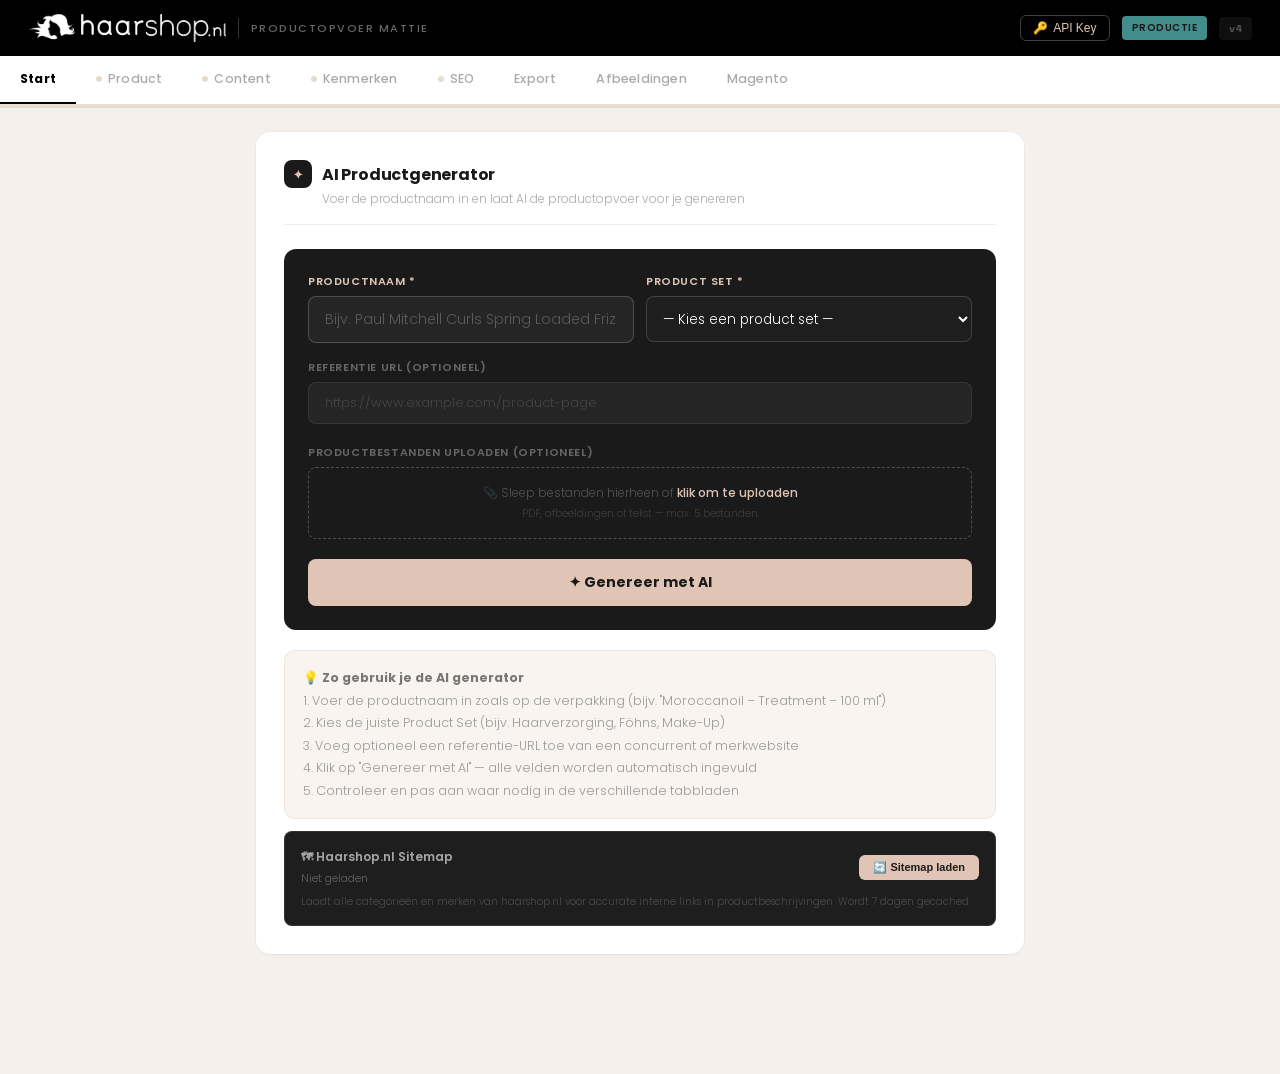
==== commit 279ebdd0: "Add files via upload" ====
--- a/index.html
+++ b/index.html
@@ -388,13 +388,23 @@
         <p>
           <strong>💡 Zo gebruik je de AI generator</strong><br>
           1. Voer de productnaam in zoals op de verpakking (bijv. "Moroccanoil – Treatment – 100 ml")<br>
-          2. Voeg optioneel een referentie-URL toe van een concurrent of merkwebsite<br>
-          3. Upload eventueel productdocumenten (PDF, afbeeldingen)<br>
+          2. Kies de juiste Product Set (bijv. Haarverzorging, Föhns, Make-Up)<br>
+          3. Voeg optioneel een referentie-URL toe van een concurrent of merkwebsite<br>
           4. Klik op "Genereer met AI" — alle velden worden automatisch ingevuld<br>
-          5. Controleer en pas aan waar nodig in de verschillende tabbladen<br><br>
-          <strong>⚙ Magento-koppeling</strong><br>
-          Configureer je Magento 2 API-gegevens in de Magento-tab om producten direct te kunnen opvoeren.
+          5. Controleer en pas aan waar nodig in de verschillende tabbladen
         </p>
+      </div>
+
+      <!-- Sitemap Loader -->
+      <div style="margin-top:12px;padding:16px;background:#1e1e1e;border-radius:8px;border:1px solid rgba(224,197,182,0.12);">
+        <div style="display:flex;justify-content:space-between;align-items:center;">
+          <div>
+            <div style="font-size:12px;font-weight:600;color:rgba(255,255,255,0.6);margin-bottom:4px;">🗺 Haarshop.nl Sitemap</div>
+            <div id="sitemapStatus" style="font-size:11px;"><span style="color:rgba(255,255,255,0.3);">Niet geladen</span></div>
+          </div>
+          <button onclick="fetchAndParseSitemap()" style="padding:6px 14px;background:#e0c5b6;color:#1a1a1a;border:none;border-radius:6px;cursor:pointer;font-size:11px;font-weight:600;white-space:nowrap;transition:background .15s;" onmouseover="this.style.background='#d9afa0'" onmouseout="this.style.background='#e0c5b6'">🔄 Sitemap laden</button>
+        </div>
+        <p style="font-size:10px;color:rgba(255,255,255,0.2);margin-top:8px;line-height:1.4;">Laadt alle categorieën en merken van haarshop.nl voor accurate interne links in productbeschrijvingen. Wordt 7 dagen gecached.</p>
       </div>
     </div>
   </div>
@@ -1404,10 +1414,201 @@
   return 'https://www.haarshop.nl/merken/' + slug;
 }
 
-// Get category URL by product type name
 function getCategoryUrl(name) {
   return HAARSHOP_URLS[name] || null;
 }
+
+// ─── Sitemap Integration ───
+const SITEMAP_CACHE_KEY = 'haarshop_sitemap_cache';
+const SITEMAP_CACHE_TTL = 7 * 24 * 60 * 60 * 1000; // 7 days
+let sitemapCategories = []; // [{url, path, label}]
+let sitemapBrands = [];     // [{url, slug, name}]
+let sitemapProducts = [];   // [{url, slug, name}] - individual product pages
+let sitemapLoaded = false;
+
+function loadSitemapFromCache() {
+  try {
+    const raw = localStorage.getItem(SITEMAP_CACHE_KEY);
+    if (!raw) return false;
+    const cache = JSON.parse(raw);
+    if (Date.now() - cache.timestamp > SITEMAP_CACHE_TTL) return false;
+    sitemapCategories = cache.categories || [];
+    sitemapBrands = cache.brands || [];
+    sitemapProducts = cache.products || [];
+    sitemapLoaded = true;
+    updateSitemapStatus();
+    return true;
+  } catch(e) { return false; }
+}
+
+async function fetchAndParseSitemap() {
+  const statusEl = document.getElementById('sitemapStatus');
+  if (statusEl) { statusEl.textContent = '⟳ Sitemap ophalen (deel 1)...'; statusEl.style.color = '#e0c5b6'; }
+
+  try {
+    // ── Part 1: Categories & Brands ──
+    const catRes = await fetch('https://api.allorigins.win/raw?url=' + encodeURIComponent('https://www.haarshop.nl/sitemap/sitemap_nl_NL-1-1.xml'));
+    if (!catRes.ok) throw new Error('Kon categorie-sitemap niet ophalen');
+    const catXml = await catRes.text();
+
+    const catUrlMatches = catXml.match(/<loc>(https:\/\/www\.haarshop\.nl\/[^<]+)<\/loc>/g) || [];
+    const allCatUrls = catUrlMatches.map(m => m.replace(/<\/?loc>/g, ''));
+
+    const categories = [];
+    const brands = [];
+    const seenPaths = new Set();
+
+    for (const url of allCatUrls) {
+      const path = url.replace('https://www.haarshop.nl', '');
+      if (seenPaths.has(path)) continue;
+      seenPaths.add(path);
+      if (path === '/' || path.includes('catalog/category/view')) continue;
+
+      if (path.startsWith('/merken/')) {
+        const parts = path.split('/').filter(Boolean);
+        if (parts.length === 2) {
+          brands.push({ url, slug: parts[1], name: parts[1].replace(/-/g, ' ') });
+        }
+        categories.push({ url, path, label: parts[parts.length - 1].replace(/-/g, ' ') });
+      } else if (!/^\/(customer|contact|blog|vacatures|annuleren|bezorgen|nieuwsbrief|overzicht|assortiment)/.test(path)) {
+        categories.push({ url, path, label: path.split('/').filter(Boolean).pop()?.replace(/-/g, ' ') || '' });
+      }
+    }
+
+    if (statusEl) { statusEl.textContent = '⟳ Sitemap ophalen (deel 2 - producten)...'; }
+
+    // ── Part 2: Product Pages ──
+    const prodRes = await fetch('https://api.allorigins.win/raw?url=' + encodeURIComponent('https://www.haarshop.nl/sitemap/sitemap_nl_NL-1-2.xml'));
+    let products = [];
+    if (prodRes.ok) {
+      const prodXml = await prodRes.text();
+      // Extract product URLs with their image titles (= product names)
+      const prodBlocks = prodXml.split('<url>').slice(1);
+      for (const block of prodBlocks) {
+        const locMatch = block.match(/<loc>(https:\/\/www\.haarshop\.nl\/[^<]+)<\/loc>/);
+        const titleMatch = block.match(/<image:title>([^<]+)<\/image:title>/);
+        if (locMatch) {
+          const url = locMatch[1];
+          const path = url.replace('https://www.haarshop.nl/', '');
+          const name = titleMatch ? titleMatch[1].replace(/&amp;/g,'&').replace(/&#x20;/g,' ').replace(/&#xF6;/g,'ö').replace(/&#xE9;/g,'é') : path.replace(/-/g, ' ');
+          products.push({ url, slug: path, name });
+        }
+      }
+    }
+
+    sitemapCategories = categories;
+    sitemapBrands = brands;
+    sitemapProducts = products;
+    sitemapLoaded = true;
+
+    // Cache
+    localStorage.setItem(SITEMAP_CACHE_KEY, JSON.stringify({
+      timestamp: Date.now(),
+      categories,
+      brands,
+      products
+    }));
+
+    updateSitemapStatus();
+    showToast(`Sitemap geladen: ${categories.length} categorieën, ${brands.length} merken, ${products.length} producten`, 'success');
+  } catch(err) {
+    console.error('Sitemap fetch error:', err);
+    if (statusEl) { statusEl.textContent = '✗ ' + err.message; statusEl.style.color = '#e57373'; }
+    showToast('Sitemap laden mislukt: ' + err.message, 'error');
+  }
+}
+
+function updateSitemapStatus() {
+  const el = document.getElementById('sitemapStatus');
+  if (!el) return;
+  if (sitemapLoaded) {
+    const prodCount = sitemapProducts.length ? ` · ${sitemapProducts.length} producten` : '';
+    el.innerHTML = `<span style="color:#428e8c;">✓ ${sitemapCategories.length} categorieën · ${sitemapBrands.length} merken${prodCount}</span>`;
+  } else {
+    el.innerHTML = '<span style="color:rgba(255,255,255,0.3);">Niet geladen</span>';
+  }
+}
+
+// Get relevant URLs for AI context (categories + matching products)
+function getRelevantSitemapUrls(brandName, productType) {
+  if (!sitemapLoaded) return '';
+
+  const brandSlug = brandName?.toLowerCase()
+    .replace(/[éè]/g, 'e').replace(/[ü]/g, 'u').replace(/[ï]/g, 'i')
+    .replace(/[']/g, '').replace(/\s+/g, '-').replace(/[^a-z0-9-]/g, '') || '';
+  const typeSlug = productType?.toLowerCase().replace(/\s+/g, '-').replace(/[^a-z0-9-]/g, '') || '';
+  const brandLower = brandName?.toLowerCase() || '';
+
+  let catUrls = [];
+  let prodUrls = [];
+
+  // ── Category URLs ──
+  if (brandSlug) {
+    catUrls = catUrls.concat(
+      sitemapCategories.filter(c => c.path.includes('/merken/' + brandSlug)).slice(0, 15)
+    );
+  }
+  if (typeSlug) {
+    catUrls = catUrls.concat(
+      sitemapCategories.filter(c => c.label.includes(typeSlug) || c.path.includes(typeSlug)).slice(0, 8)
+    );
+  }
+  // General top-level categories
+  const generalPaths = ['/haarverzorging/','/huidverzorging/','/make-up/','/tools/','/man/','/professioneel/','/nagels/','/geuren/'];
+  for (const gp of generalPaths) {
+    catUrls = catUrls.concat(sitemapCategories.filter(c => c.path.startsWith(gp) && c.path.split('/').length <= 4).slice(0, 4));
+  }
+
+  // ── Product URLs: find related products from same brand ──
+  if (brandLower && sitemapProducts.length > 0) {
+    // Find products from same brand
+    const brandProducts = sitemapProducts.filter(p =>
+      p.name.toLowerCase().includes(brandLower) || p.slug.includes(brandSlug)
+    );
+
+    // Prioritize complementary products (conditioner bij shampoo, etc.)
+    const complementary = ['shampoo','conditioner','haarmasker','treatment','haarolie','leave-in',
+      'serum','spray','mousse','haarlak','gel','wax','crème','masker','balsem'];
+    const typeWords = productType?.toLowerCase().split(/\s+/) || [];
+
+    // Sort: complementary products first, then same-line products
+    const scored = brandProducts.map(p => {
+      const nameLow = p.name.toLowerCase();
+      let score = 0;
+      // Boost complementary product types
+      for (const comp of complementary) {
+        if (nameLow.includes(comp) && !typeWords.includes(comp)) score += 3;
+      }
+      // Boost same product line
+      if (typeSlug && (nameLow.includes(typeSlug) || p.slug.includes(typeSlug))) score += 2;
+      return { ...p, score };
+    }).sort((a, b) => b.score - a.score);
+
+    prodUrls = scored.slice(0, 15);
+  }
+
+  // ── Build output ──
+  const seen = new Set();
+  let lines = [];
+
+  // Categories
+  const dedupCats = catUrls.filter(r => { if (seen.has(r.url)) return false; seen.add(r.url); return true; });
+  if (dedupCats.length > 0) {
+    lines.push('CATEGORIE-URLS:');
+    dedupCats.slice(0, 25).forEach(r => lines.push(r.url));
+  }
+
+  // Products
+  if (prodUrls.length > 0) {
+    lines.push('\nGERELATEERDE PRODUCTEN (zelfde merk, gebruik voor cross-sell links):');
+    prodUrls.forEach(p => lines.push(`${p.url} — ${p.name}`));
+  }
+
+  return lines.join('\n');
+}
+
+// Init: load from cache on startup
+loadSitemapFromCache();
 
 
 // Fallback flat arrays (used when no product set selected)
@@ -1977,11 +2178,28 @@
     }
   }
 
+  // Build sitemap context for AI
+  const brand = document.getElementById('aiInput').value.split(/\s*[-–—]\s*/)[0]?.trim() || '';
+  const pType = cfg?.productTypes?.[0] || '';
+  const sitemapContext = getRelevantSitemapUrls(brand, pType);
+
   userPrompt += `\n\nZoek de ECHTE productinformatie op via web search. Gebruik de referentie-URL als die is opgegeven.
 
-CROSS-SELL LINKS: Gebruik echte haarshop.nl URLs:
-/haarverzorging/shampoo, /haarverzorging/conditioners, /haarverzorging/haarmasker, /haarverzorging/treatment, /haarverzorging/haarolie, /haarverzorging/haarstyling, /tools/stijltangen, /tools/fohns, /tools/krultangen-warme-fohnborstels, /huidverzorging, /make-up, /merken/[merknaam-lowercase]
-Voorbeeld: <a href="https://www.haarshop.nl/haarverzorging/conditioners">Kérastase Conditioner</a>
+CROSS-SELL & INTERNE LINKS — BELANGRIJK:
+- Gebruik ALLEEN echte haarshop.nl URLs die hieronder staan
+- Link bij een shampoo naar de bijpassende conditioner/masker van dezelfde lijn
+- Link bij een tool naar een bijpassend verzorgingsproduct van hetzelfde merk
+- Gebruik de EXACTE product-URLs als die beschikbaar zijn (niet raden)
+- Cross-sell in de gebruiksaanwijzing: link naar een specifiek product
+- Cross-sell tekst: link naar een categorie of specifiek product`;
+
+  if (sitemapContext) {
+    userPrompt += `\n\n${sitemapContext}`;
+  } else {
+    userPrompt += `\n\nBasis URL-structuur: /haarverzorging/shampoo, /haarverzorging/conditioners, /haarverzorging/haarmasker, /haarverzorging/treatment, /haarverzorging/haarolie, /haarverzorging/haarstyling, /tools/stijltangen, /tools/fohns, /huidverzorging, /make-up, /merken/[merknaam-lowercase]`;
+  }
+
+  userPrompt += `
 
 Antwoord UITSLUITEND als JSON object met deze velden:
 {
@@ -1992,20 +2210,18 @@
   "productType": "producttype",
   "subProductType": "sub-producttype of leeg",
   "content": "inhoudsmaat bijv. 250 ml (of leeg bij tools)",
-  "shortDescription": "korte beschrijving 15-20 woorden, zonder productnaam",
-  "description": "productomschrijving ~100 woorden, begin NIET met productnaam (die wordt er automatisch voor gezet). Je mag <strong> en <em> tags gebruiken voor nadruk waar relevant (bijv. ingrediënten, kernwoorden). Geen andere HTML-tags of markdown.",
-  "keyFeatures": ["eigenschap 1.", "eigenschap 2.", "etc. (6-7 stuks, elke zin eindigt met punt)"],
-  "usageSteps": ["stap 1.", "stap 2.", "etc."],
-  "crossSellText": "cross-sell tekst met HTML <a href> link naar gerelateerd product op haarshop.nl - gebruik ECHTE URLs zoals https://www.haarshop.nl/haarverzorging/conditioners",
+  "shortDescription": "1 zin, 15-20 woorden, wat voor product is het en waarvoor. Gebruik de productnaam hier NIET (staat er al dikgedrukt boven). Neutraal geschreven.",
+  "description": "~100 woorden platte tekst. Begin NIET met productnaam. Begin met wat het product is en voor wie. Vervolg met kernwerking, ingrediënten, verwacht resultaat. Mag <strong> en <em> tags bevatten voor nadruk. Geen andere HTML. Geen wij/onze.",
+  "keyFeatures": ["6-7 concrete eigenschappen, elke zin eindigt met punt, noem ingrediënten waar relevant"],
+  "usageSteps": ["genummerde stappen, elke zin eindigt met punt, LAATSTE stap is cross-sell met <a href> link naar gerelateerd product op haarshop.nl"],
+  "crossSellText": "stimuleer aankoop volledige lijn met <a href=https://www.haarshop.nl/...>productnaam</a> link - gebruik ECHTE haarshop.nl URLs",
   "ingredients": "volledige INCI ingrediëntenlijst of leeg bij tools/accessoires",
-  "categories": ["categorie1", "categorie2", "etc. - altijd inclusief Nieuw en merk-categorie"],
-  "ikHeb": ["optie1", "optie2"],
-  "werking": ["optie1", "optie2"],
-  "vrijVan": ["optie1", "optie2"],
-  "specs": {"veldnaam": "waarde", "...": "..."}
-}
-
-Schrijf in foutloos, overtuigend Nederlands. Toon is professioneel, inspirerend en toegankelijk. Vermijd overdreven claims en vakjargon. Gebruik geen wij/onze tenzij het vanuit Haarshop is.`;
+  "categories": ["altijd inclusief Nieuw en merk-categorie bijv. Kérastase Shampoo"],
+  "ikHeb": ["kies alleen uit de meegegeven opties"],
+  "werking": ["kies alleen uit de meegegeven opties"],
+  "vrijVan": ["kies alleen uit de meegegeven opties"],
+  "specs": {"veldnaam": "waarde"}
+}`;
 
   try {
     const response = await fetch('https://api.anthropic.com/v1/messages', {
@@ -2019,16 +2235,54 @@
       body: JSON.stringify({
         model: 'claude-sonnet-4-20250514',
         max_tokens: 8000,
-        system: `Je bent Productopvoer Mattie, de AI-assistent van Haarshop.nl. Je taak is productopvoer genereren op basis van ECHTE productinformatie die je opzoekt via web search. 
-
-REGELS:
+        system: `Je bent Productopvoer Mattie, de AI-assistent van Haarshop.nl voor het schrijven van SEO-geoptimaliseerde productbeschrijvingen.
+
+ZOEKREGELS:
 - Zoek ALTIJD eerst de echte productinformatie op via web search voordat je antwoord geeft
 - Verzin NOOIT specificaties, ingrediënten of kenmerken — als je iets niet vindt, laat het veld leeg
 - Zoek op de productnaam bij de merkwebsite, Nederlandse webshops (Douglas, Beautyplaza, Notino, Bol.com) of INCIDecoder voor ingrediënten
 - Als een referentie-URL is meegegeven, zoek daar EERST
-- Schrijf in foutloos, overtuigend Nederlands
-- Toon: professioneel, inspirerend, toegankelijk (niet wij/onze behalve bij "dan zorgen wij dat deze snel bij je wordt bezorgd")
-- Antwoord UITSLUITEND met een JSON object — geen uitleg, geen markdown, geen backticks`,
+
+SCHRIJFSTIJL:
+- Schrijf in foutloos, overtuigend en aantrekkelijk Nederlands
+- Toon: professioneel, inspirerend, toegankelijk, persoonlijk, informatief
+- Vermijd zoveel mogelijk 'wij' en 'onze'. Schrijf neutraal. Voorbeeld: NIET "Ontdek onze Infinity Braids" MAAR "Ontdek de verschillende modellen van de Infinity Braids"
+- Gebruik alleen 'wij' als het echt vanuit Haarshop is (bijv. "dan zorgen wij dat deze snel bij je wordt bezorgd")
+- Vermijd overmatig vakjargon, herhaling of overdreven claims
+
+OPMAAK PRODUCTOMSCHRIJVING (description veld):
+- Begin NIET met de productnaam (die wordt automatisch dikgedrukt ervoor geplaatst)
+- Begin met wat het product is, voor wie het geschikt is, wat het doet
+- Vervolg met uitgebreidere toelichting: kernwerking, ingrediënten, resultaat
+- ~100 woorden, platte tekst (je mag <strong> en <em> gebruiken voor nadruk)
+- Unieke tekst per product — niet generiek kopieerbaar
+
+BELANGRIJKSTE EIGENSCHAPPEN (keyFeatures):
+- 6 à 7 punten
+- Elke zin eindigt met een punt
+- Concrete, specifieke eigenschappen (niet generiek)
+- Noem actieve ingrediënten waar relevant
+
+GEBRUIKSAANWIJZING (usageSteps):
+- Genummerde stappen, elke zin eindigt met een punt
+- Laatste stap is ALTIJD cross-selling met een link naar een specifiek gerelateerd product
+- Bij shampoo → link naar de bijpassende conditioner of masker van dezelfde lijn
+- Bij conditioner → link naar het bijpassende haarmasker of treatment
+- Bij styling → link naar een verzorgingsproduct van hetzelfde merk
+- Bij tools → link naar een hittebeschermend of verzorgend product
+- Gebruik de EXACTE product-URLs uit de meegeleverde lijst als die beschikbaar zijn
+
+CROSS-SELL (crossSellText):
+- Stimuleer de klant om de volledige productlijn te kopen
+- Link naar een specifiek product (niet alleen een categorie) als de URL beschikbaar is
+- Gebruik <a href="ECHTE_URL">productnaam</a> — NOOIT href="#"
+- Schrijf een leuke variatie, niet steeds dezelfde zin
+- Voorbeeld: "Maak de verzorgingsroutine compleet met de <a href="https://www.haarshop.nl/kerastase-resistance-ciment-anti-usure-200-ml">Kérastase Resistance Ciment Anti-Usure</a> voor optimaal herstel."
+
+ANTWOORDFORMAAT:
+- Antwoord UITSLUITEND met een JSON object
+- Geen uitleg, geen markdown backticks, geen tekst voor of na het JSON object
+- Gebruik NOOIT <cite>, , [1], of bronvermeldingen in de JSON-waarden — alleen schone tekst`,
         tools: [{ type: 'web_search_20250305', name: 'web_search' }],
         messages: [{ role: 'user', content: userPrompt }]
       })
@@ -2089,22 +2343,43 @@
       throw new Error('Kon geen geldig JSON-antwoord vinden in de AI response. Probeer opnieuw.');
     }
 
+    // Sanitize AI output: strip cite tags, antml tags, source references and other unwanted HTML
+    function cleanAiText(text) {
+      if (!text) return '';
+      return text
+        .replace(/<\/?cite[^>]*>/gi, '')
+        .replace(/<\/?antml:[^>]*>/gi, '')
+        .replace(/<\/?source[^>]*>/gi, '')
+        .replace(/<\/?ref[^>]*>/gi, '')
+        .replace(/\[\d+\]/g, '')           // [1] [2] source numbers
+        .replace(/【[^】]*】/g, '')          // 【source】 markers
+        .replace(/\s{2,}/g, ' ')           // collapse multiple spaces
+        .trim();
+    }
+    // For fields that should only have strong/em/br
+    function cleanAiHtml(text) {
+      if (!text) return '';
+      let clean = cleanAiText(text);
+      clean = clean.replace(/<(?!\/?(?:strong|em|b|i|br|a)\b)[^>]*>/gi, '');
+      return clean;
+    }
+
     // Fill all fields
-    document.getElementById('productName').value = parsed.productName || '';
-    document.getElementById('brand').value = parsed.brand || '';
-    document.getElementById('line').value = parsed.line || '';
-    document.getElementById('subLine').value = parsed.subLine || '';
-    document.getElementById('contentSize').value = parsed.content || '';
-    document.getElementById('productType').value = parsed.productType || '';
-    document.getElementById('subProductType').value = parsed.subProductType || '';
-    document.getElementById('shortDescription').value = parsed.shortDescription || '';
-    document.getElementById('description').value = parsed.description || '';
-    document.getElementById('crossSellText').value = parsed.crossSellText || '';
-    document.getElementById('ingredients').value = parsed.ingredients || '';
-
-    if (parsed.keyFeatures) { data.features = [...parsed.keyFeatures, ...Array(7).fill('')].slice(0, 7); }
-    if (parsed.usageSteps) { data.steps = parsed.usageSteps; }
-    if (parsed.categories) { data.categories = parsed.categories; }
+    document.getElementById('productName').value = cleanAiText(parsed.productName || '');
+    document.getElementById('brand').value = cleanAiText(parsed.brand || '');
+    document.getElementById('line').value = cleanAiText(parsed.line || '');
+    document.getElementById('subLine').value = cleanAiText(parsed.subLine || '');
+    document.getElementById('contentSize').value = cleanAiText(parsed.content || '');
+    document.getElementById('productType').value = cleanAiText(parsed.productType || '');
+    document.getElementById('subProductType').value = cleanAiText(parsed.subProductType || '');
+    document.getElementById('shortDescription').value = cleanAiText(parsed.shortDescription || '');
+    document.getElementById('description').value = cleanAiHtml(parsed.description || '');
+    document.getElementById('crossSellText').value = cleanAiHtml(parsed.crossSellText || '');
+    document.getElementById('ingredients').value = cleanAiText(parsed.ingredients || '');
+
+    if (parsed.keyFeatures) { data.features = [...parsed.keyFeatures.map(cleanAiText), ...Array(7).fill('')].slice(0, 7); }
+    if (parsed.usageSteps) { data.steps = parsed.usageSteps.map(cleanAiHtml); }
+    if (parsed.categories) { data.categories = parsed.categories.map(cleanAiText); }
     if (parsed.ikHeb) { data.ikHeb = parsed.ikHeb; }
     if (parsed.werking) { data.werking = parsed.werking; }
     if (parsed.vrijVan) { data.vrijVan = parsed.vrijVan; }
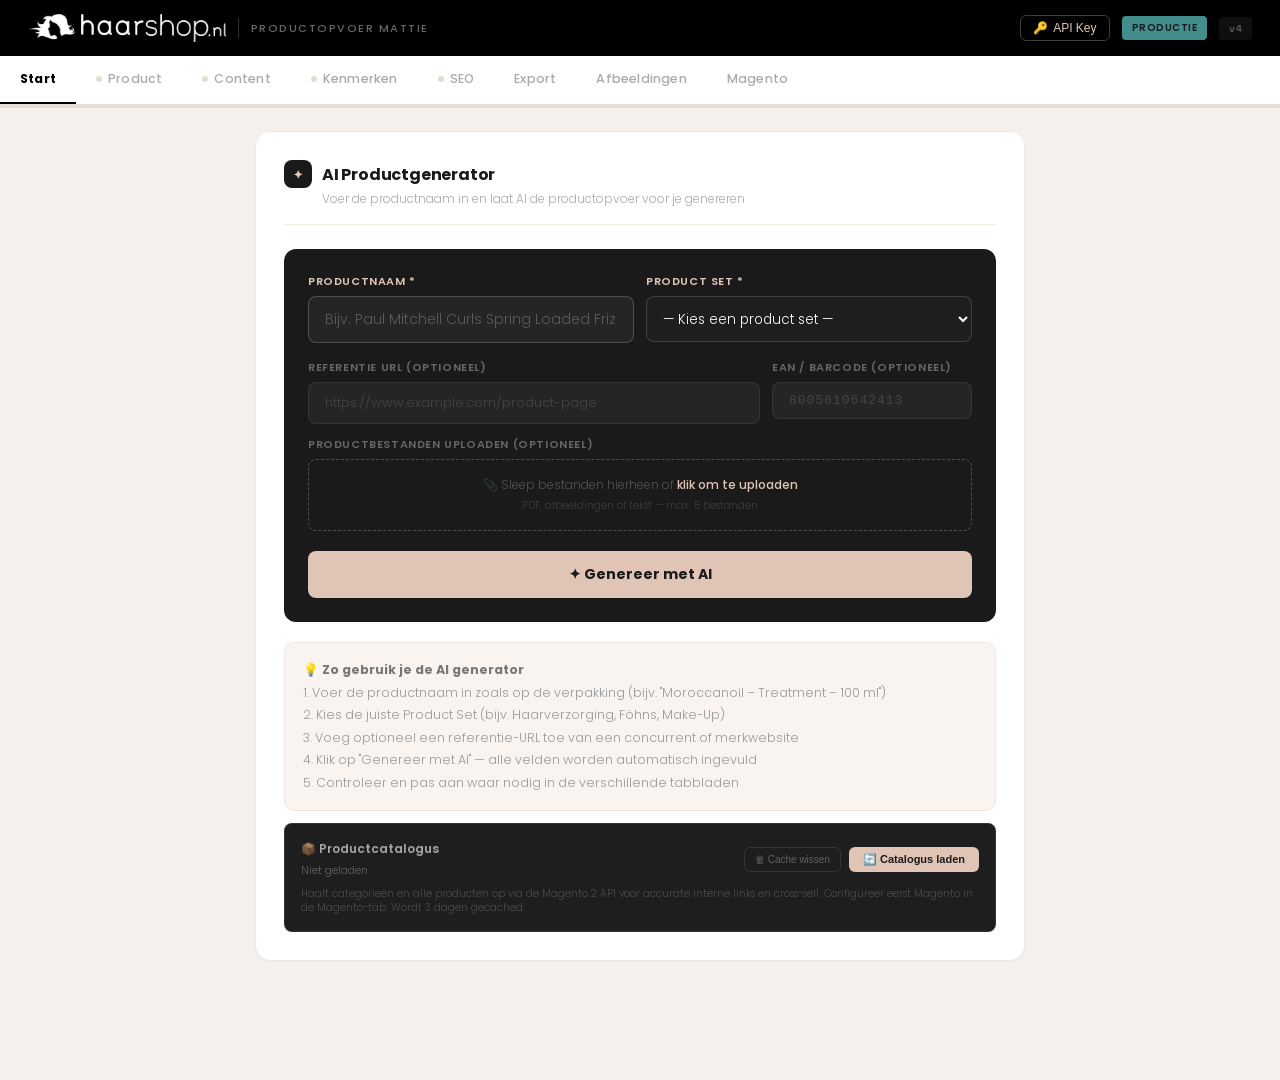
==== commit f10bb03d: "Add files via upload" ====
--- a/index.html
+++ b/index.html
@@ -366,9 +366,15 @@
             </select>
           </div>
         </div>
-        <div style="margin-bottom:20px;">
-          <label class="ai-label ai-label-sub">Referentie URL (optioneel)</label>
-          <input class="ai-input ai-input-sub" id="aiUrl" type="text" placeholder="https://www.example.com/product-page">
+        <div style="display:grid;grid-template-columns:1fr 200px;gap:12px;margin-bottom:12px;">
+          <div>
+            <label class="ai-label ai-label-sub">Referentie URL (optioneel)</label>
+            <input class="ai-input ai-input-sub" id="aiUrl" type="text" placeholder="https://www.example.com/product-page">
+          </div>
+          <div>
+            <label class="ai-label ai-label-sub">EAN / Barcode (optioneel)</label>
+            <input class="ai-input ai-input-sub" id="aiEan" type="text" placeholder="8005610642413" style="font-family:monospace;letter-spacing:1px;">
+          </div>
         </div>
         <div style="margin-bottom:20px;">
           <label class="ai-label ai-label-sub">Productbestanden uploaden (optioneel)</label>
@@ -399,12 +405,15 @@
       <div style="margin-top:12px;padding:16px;background:#1e1e1e;border-radius:8px;border:1px solid rgba(224,197,182,0.12);">
         <div style="display:flex;justify-content:space-between;align-items:center;">
           <div>
-            <div style="font-size:12px;font-weight:600;color:rgba(255,255,255,0.6);margin-bottom:4px;">🗺 Haarshop.nl Sitemap</div>
+            <div style="font-size:12px;font-weight:600;color:rgba(255,255,255,0.6);margin-bottom:4px;">📦 Productcatalogus</div>
             <div id="sitemapStatus" style="font-size:11px;"><span style="color:rgba(255,255,255,0.3);">Niet geladen</span></div>
           </div>
-          <button onclick="fetchAndParseSitemap()" style="padding:6px 14px;background:#e0c5b6;color:#1a1a1a;border:none;border-radius:6px;cursor:pointer;font-size:11px;font-weight:600;white-space:nowrap;transition:background .15s;" onmouseover="this.style.background='#d9afa0'" onmouseout="this.style.background='#e0c5b6'">🔄 Sitemap laden</button>
+          <div style="display:flex;gap:8px;">
+            <button onclick="localStorage.removeItem('haarshop_catalog_cache');catalogLoaded=false;updateCatalogStatus();showToast('Cache gewist','success');" style="padding:6px 10px;background:transparent;color:rgba(255,255,255,0.3);border:1px solid rgba(255,255,255,0.1);border-radius:6px;cursor:pointer;font-size:10px;transition:all .15s;" onmouseover="this.style.color='#e57373';this.style.borderColor='#e57373'" onmouseout="this.style.color='rgba(255,255,255,0.3)';this.style.borderColor='rgba(255,255,255,0.1)'">🗑 Cache wissen</button>
+            <button onclick="fetchCatalogFromMagento()" style="padding:6px 14px;background:#e0c5b6;color:#1a1a1a;border:none;border-radius:6px;cursor:pointer;font-size:11px;font-weight:600;white-space:nowrap;transition:background .15s;" onmouseover="this.style.background='#d9afa0'" onmouseout="this.style.background='#e0c5b6'">🔄 Catalogus laden</button>
+          </div>
         </div>
-        <p style="font-size:10px;color:rgba(255,255,255,0.2);margin-top:8px;line-height:1.4;">Laadt alle categorieën en merken van haarshop.nl voor accurate interne links in productbeschrijvingen. Wordt 7 dagen gecached.</p>
+        <p style="font-size:10px;color:rgba(255,255,255,0.2);margin-top:8px;line-height:1.4;">Haalt categorieën en alle producten op via de Magento 2 API voor accurate interne links en cross-sell. Configureer eerst Magento in de Magento-tab. Wordt 3 dagen gecached.</p>
       </div>
     </div>
   </div>
@@ -431,6 +440,10 @@
       <div class="grid-2">
         <div class="field"><label class="field-label">Producttype <span class="required">*</span></label><input class="field-input" id="productType" placeholder="Bijv. Treatment"></div>
         <div class="field"><label class="field-label">Sub producttype</label><input class="field-input" id="subProductType" placeholder="Optioneel"></div>
+      </div>
+      <div class="grid-2">
+        <div class="field"><label class="field-label">EAN / Barcode</label><input class="field-input" id="ean" placeholder="Bijv. 8005610642413" style="font-family:monospace;letter-spacing:0.5px;"></div>
+        <div class="field"><label class="field-label">SKU</label><input class="field-input" id="sku" placeholder="Bijv. WEL-UC-SHA-250"></div>
       </div>
       <div style="margin-top:8px;">
         <label class="field-label">Snelkeuze producttype</label>
@@ -1418,197 +1431,201 @@
   return HAARSHOP_URLS[name] || null;
 }
 
-// ─── Sitemap Integration ───
-const SITEMAP_CACHE_KEY = 'haarshop_sitemap_cache';
-const SITEMAP_CACHE_TTL = 7 * 24 * 60 * 60 * 1000; // 7 days
-let sitemapCategories = []; // [{url, path, label}]
-let sitemapBrands = [];     // [{url, slug, name}]
-let sitemapProducts = [];   // [{url, slug, name}] - individual product pages
-let sitemapLoaded = false;
-
-function loadSitemapFromCache() {
+// ─── Catalog Integration (via Magento API) ───
+const CATALOG_CACHE_KEY = 'haarshop_catalog_cache';
+const CATALOG_CACHE_TTL = 3 * 24 * 60 * 60 * 1000; // 3 days
+let catalogCategories = []; // [{id, name, path, url_key, url_path, children:[]}]
+let catalogCatFlat = [];    // [{id, name, fullPath}]
+let catalogProducts = [];   // [{sku, name, url_key, brand}]
+let catalogLoaded = false;
+
+function loadCatalogFromCache() {
   try {
-    const raw = localStorage.getItem(SITEMAP_CACHE_KEY);
+    const raw = localStorage.getItem(CATALOG_CACHE_KEY);
     if (!raw) return false;
     const cache = JSON.parse(raw);
-    if (Date.now() - cache.timestamp > SITEMAP_CACHE_TTL) return false;
-    sitemapCategories = cache.categories || [];
-    sitemapBrands = cache.brands || [];
-    sitemapProducts = cache.products || [];
-    sitemapLoaded = true;
-    updateSitemapStatus();
+    if (Date.now() - cache.timestamp > CATALOG_CACHE_TTL) return false;
+    catalogCategories = cache.categories || [];
+    catalogCatFlat = cache.catFlat || [];
+    catalogProducts = cache.products || [];
+    catalogLoaded = true;
+    updateCatalogStatus();
     return true;
   } catch(e) { return false; }
 }
 
-async function fetchAndParseSitemap() {
+async function fetchCatalogFromMagento() {
   const statusEl = document.getElementById('sitemapStatus');
-  if (statusEl) { statusEl.textContent = '⟳ Sitemap ophalen (deel 1)...'; statusEl.style.color = '#e0c5b6'; }
+  const baseUrl = (localStorage.getItem('haarshop_magento_url') || '').replace(/\/+$/, '');
+  const apiKey = localStorage.getItem('haarshop_magento_key') || '';
+
+  if (!baseUrl || !apiKey) {
+    showToast('Configureer eerst je Magento API in de Magento-tab.', 'error');
+    if (statusEl) { statusEl.innerHTML = '<span style="color:#e57373;">✗ Magento niet geconfigureerd</span>'; }
+    return;
+  }
+
+  const headers = { 'Authorization': `Bearer ${apiKey}`, 'Content-Type': 'application/json' };
+
+  if (statusEl) { statusEl.textContent = '⟳ Categorieën laden...'; statusEl.style.color = '#e0c5b6'; }
 
   try {
-    // ── Part 1: Categories & Brands ──
-    const catRes = await fetch('https://api.allorigins.win/raw?url=' + encodeURIComponent('https://www.haarshop.nl/sitemap/sitemap_nl_NL-1-1.xml'));
-    if (!catRes.ok) throw new Error('Kon categorie-sitemap niet ophalen');
-    const catXml = await catRes.text();
-
-    const catUrlMatches = catXml.match(/<loc>(https:\/\/www\.haarshop\.nl\/[^<]+)<\/loc>/g) || [];
-    const allCatUrls = catUrlMatches.map(m => m.replace(/<\/?loc>/g, ''));
-
-    const categories = [];
-    const brands = [];
-    const seenPaths = new Set();
-
-    for (const url of allCatUrls) {
-      const path = url.replace('https://www.haarshop.nl', '');
-      if (seenPaths.has(path)) continue;
-      seenPaths.add(path);
-      if (path === '/' || path.includes('catalog/category/view')) continue;
-
-      if (path.startsWith('/merken/')) {
-        const parts = path.split('/').filter(Boolean);
-        if (parts.length === 2) {
-          brands.push({ url, slug: parts[1], name: parts[1].replace(/-/g, ' ') });
-        }
-        categories.push({ url, path, label: parts[parts.length - 1].replace(/-/g, ' ') });
-      } else if (!/^\/(customer|contact|blog|vacatures|annuleren|bezorgen|nieuwsbrief|overzicht|assortiment)/.test(path)) {
-        categories.push({ url, path, label: path.split('/').filter(Boolean).pop()?.replace(/-/g, ' ') || '' });
+    // ── Step 1: Fetch category tree ──
+    const catRes = await fetch(`${baseUrl}/rest/V1/categories`, { method: 'GET', headers });
+    if (!catRes.ok) throw new Error(`Categorieën laden mislukt (${catRes.status})`);
+    const catTree = await catRes.json();
+
+    // Flatten category tree with full path
+    const catFlat = [];
+    function flattenCatTree(node, pathParts = []) {
+      if (node.id && node.id > 1) {
+        const fullPath = [...pathParts, node.name].join(' > ');
+        catFlat.push({ id: node.id, name: node.name, fullPath, isActive: node.is_active });
       }
-    }
-
-    if (statusEl) { statusEl.textContent = '⟳ Sitemap ophalen (deel 2 - producten)...'; }
-
-    // ── Part 2: Product Pages ──
-    const prodRes = await fetch('https://api.allorigins.win/raw?url=' + encodeURIComponent('https://www.haarshop.nl/sitemap/sitemap_nl_NL-1-2.xml'));
-    let products = [];
-    if (prodRes.ok) {
-      const prodXml = await prodRes.text();
-      // Extract product URLs with their image titles (= product names)
-      const prodBlocks = prodXml.split('<url>').slice(1);
-      for (const block of prodBlocks) {
-        const locMatch = block.match(/<loc>(https:\/\/www\.haarshop\.nl\/[^<]+)<\/loc>/);
-        const titleMatch = block.match(/<image:title>([^<]+)<\/image:title>/);
-        if (locMatch) {
-          const url = locMatch[1];
-          const path = url.replace('https://www.haarshop.nl/', '');
-          const name = titleMatch ? titleMatch[1].replace(/&amp;/g,'&').replace(/&#x20;/g,' ').replace(/&#xF6;/g,'ö').replace(/&#xE9;/g,'é') : path.replace(/-/g, ' ');
-          products.push({ url, slug: path, name });
+      if (node.children_data) {
+        for (const child of node.children_data) {
+          flattenCatTree(child, node.id > 1 ? [...pathParts, node.name] : pathParts);
         }
       }
     }
-
-    sitemapCategories = categories;
-    sitemapBrands = brands;
-    sitemapProducts = products;
-    sitemapLoaded = true;
+    flattenCatTree(catTree);
+
+    if (statusEl) { statusEl.textContent = `⟳ Producten laden (pagina 1)...`; }
+
+    // ── Step 2: Fetch products in pages ──
+    const allProducts = [];
+    let page = 1;
+    const pageSize = 100;
+    let totalPages = 1;
+
+    while (page <= totalPages) {
+      if (statusEl && page > 1) { statusEl.textContent = `⟳ Producten laden (pagina ${page}/${totalPages})...`; }
+
+      const prodUrl = `${baseUrl}/rest/V1/products?searchCriteria[pageSize]=${pageSize}&searchCriteria[currentPage]=${page}&fields=items[sku,name,custom_attributes],total_count`;
+      const prodRes = await fetch(prodUrl, { method: 'GET', headers });
+
+      if (!prodRes.ok) {
+        if (page === 1) throw new Error(`Producten laden mislukt (${prodRes.status})`);
+        break; // Stop paginating on error
+      }
+
+      const prodData = await prodRes.json();
+      const totalCount = prodData.total_count || 0;
+      totalPages = Math.ceil(totalCount / pageSize);
+
+      for (const item of (prodData.items || [])) {
+        const urlKey = item.custom_attributes?.find(a => a.attribute_code === 'url_key')?.value || '';
+        const brand = item.custom_attributes?.find(a => a.attribute_code === 'manufacturer')?.value ||
+                      item.custom_attributes?.find(a => a.attribute_code === 'brand')?.value || '';
+        allProducts.push({
+          sku: item.sku,
+          name: item.name,
+          url_key: urlKey,
+          url: urlKey ? `https://www.haarshop.nl/${urlKey}` : '',
+          brand
+        });
+      }
+
+      page++;
+
+      // Safety: max 50 pages (5000 products)
+      if (page > 50) break;
+    }
+
+    catalogCategories = catTree;
+    catalogCatFlat = catFlat;
+    catalogProducts = allProducts;
+    catalogLoaded = true;
 
     // Cache
-    localStorage.setItem(SITEMAP_CACHE_KEY, JSON.stringify({
+    localStorage.setItem(CATALOG_CACHE_KEY, JSON.stringify({
       timestamp: Date.now(),
-      categories,
-      brands,
-      products
+      categories: catTree,
+      catFlat,
+      products: allProducts
     }));
 
-    updateSitemapStatus();
-    showToast(`Sitemap geladen: ${categories.length} categorieën, ${brands.length} merken, ${products.length} producten`, 'success');
+    updateCatalogStatus();
+    showToast(`Catalogus geladen: ${catFlat.length} categorieën, ${allProducts.length} producten`, 'success');
   } catch(err) {
-    console.error('Sitemap fetch error:', err);
-    if (statusEl) { statusEl.textContent = '✗ ' + err.message; statusEl.style.color = '#e57373'; }
-    showToast('Sitemap laden mislukt: ' + err.message, 'error');
-  }
-}
-
-function updateSitemapStatus() {
+    console.error('Catalog fetch error:', err);
+    if (statusEl) { statusEl.innerHTML = `<span style="color:#e57373;">✗ ${err.message}</span>`; }
+    showToast('Catalogus laden mislukt: ' + err.message, 'error');
+  }
+}
+
+function updateCatalogStatus() {
   const el = document.getElementById('sitemapStatus');
   if (!el) return;
-  if (sitemapLoaded) {
-    const prodCount = sitemapProducts.length ? ` · ${sitemapProducts.length} producten` : '';
-    el.innerHTML = `<span style="color:#428e8c;">✓ ${sitemapCategories.length} categorieën · ${sitemapBrands.length} merken${prodCount}</span>`;
+  if (catalogLoaded) {
+    el.innerHTML = `<span style="color:#428e8c;">✓ ${catalogCatFlat.length} categorieën · ${catalogProducts.length} producten</span>`;
   } else {
     el.innerHTML = '<span style="color:rgba(255,255,255,0.3);">Niet geladen</span>';
   }
 }
 
-// Get relevant URLs for AI context (categories + matching products)
+// Get relevant URLs for AI context (categories + matching products from Magento)
 function getRelevantSitemapUrls(brandName, productType) {
-  if (!sitemapLoaded) return '';
-
-  const brandSlug = brandName?.toLowerCase()
-    .replace(/[éè]/g, 'e').replace(/[ü]/g, 'u').replace(/[ï]/g, 'i')
-    .replace(/[']/g, '').replace(/\s+/g, '-').replace(/[^a-z0-9-]/g, '') || '';
-  const typeSlug = productType?.toLowerCase().replace(/\s+/g, '-').replace(/[^a-z0-9-]/g, '') || '';
+  if (!catalogLoaded) return '';
+
   const brandLower = brandName?.toLowerCase() || '';
-
-  let catUrls = [];
-  let prodUrls = [];
-
-  // ── Category URLs ──
-  if (brandSlug) {
-    catUrls = catUrls.concat(
-      sitemapCategories.filter(c => c.path.includes('/merken/' + brandSlug)).slice(0, 15)
-    );
-  }
-  if (typeSlug) {
-    catUrls = catUrls.concat(
-      sitemapCategories.filter(c => c.label.includes(typeSlug) || c.path.includes(typeSlug)).slice(0, 8)
-    );
-  }
-  // General top-level categories
-  const generalPaths = ['/haarverzorging/','/huidverzorging/','/make-up/','/tools/','/man/','/professioneel/','/nagels/','/geuren/'];
-  for (const gp of generalPaths) {
-    catUrls = catUrls.concat(sitemapCategories.filter(c => c.path.startsWith(gp) && c.path.split('/').length <= 4).slice(0, 4));
-  }
-
-  // ── Product URLs: find related products from same brand ──
-  if (brandLower && sitemapProducts.length > 0) {
-    // Find products from same brand
-    const brandProducts = sitemapProducts.filter(p =>
-      p.name.toLowerCase().includes(brandLower) || p.slug.includes(brandSlug)
-    );
-
-    // Prioritize complementary products (conditioner bij shampoo, etc.)
-    const complementary = ['shampoo','conditioner','haarmasker','treatment','haarolie','leave-in',
-      'serum','spray','mousse','haarlak','gel','wax','crème','masker','balsem'];
+  const typeLower = productType?.toLowerCase() || '';
+
+  let lines = [];
+
+  // ── Category matches ──
+  const matchedCats = catalogCatFlat.filter(c => {
+    const nameLow = c.name.toLowerCase();
+    const pathLow = c.fullPath.toLowerCase();
+    return (brandLower && (nameLow.includes(brandLower) || pathLow.includes(brandLower)))
+        || (typeLower && (nameLow.includes(typeLower) || pathLow.includes(typeLower)));
+  }).slice(0, 15);
+
+  if (matchedCats.length > 0) {
+    lines.push('RELEVANTE CATEGORIEËN OP HAARSHOP.NL:');
+    matchedCats.forEach(c => lines.push(`- ${c.fullPath} (cat ID: ${c.id})`));
+  }
+
+  // ── Product matches: same brand ──
+  if (brandLower && catalogProducts.length > 0) {
+    const brandProducts = catalogProducts.filter(p => {
+      const nameLow = p.name.toLowerCase();
+      const brandAttr = (p.brand || '').toLowerCase();
+      return nameLow.includes(brandLower) || brandAttr.includes(brandLower);
+    });
+
+    // Score: complementary product types first
+    const complementary = ['conditioner','masker','mask','haarmasker','treatment','olie','oil',
+      'leave-in','serum','spray','mousse','haarlak','gel','wax','crème','balsem','shampoo'];
     const typeWords = productType?.toLowerCase().split(/\s+/) || [];
 
-    // Sort: complementary products first, then same-line products
     const scored = brandProducts.map(p => {
       const nameLow = p.name.toLowerCase();
       let score = 0;
-      // Boost complementary product types
       for (const comp of complementary) {
         if (nameLow.includes(comp) && !typeWords.includes(comp)) score += 3;
       }
-      // Boost same product line
-      if (typeSlug && (nameLow.includes(typeSlug) || p.slug.includes(typeSlug))) score += 2;
+      // Boost products from same line
+      const inputParts = brandName?.split(/\s*[-–—]\s*/) || [];
+      if (inputParts[1]) {
+        const lineLower = inputParts[1].toLowerCase().trim();
+        if (nameLow.includes(lineLower)) score += 5;
+      }
       return { ...p, score };
     }).sort((a, b) => b.score - a.score);
 
-    prodUrls = scored.slice(0, 15);
-  }
-
-  // ── Build output ──
-  const seen = new Set();
-  let lines = [];
-
-  // Categories
-  const dedupCats = catUrls.filter(r => { if (seen.has(r.url)) return false; seen.add(r.url); return true; });
-  if (dedupCats.length > 0) {
-    lines.push('CATEGORIE-URLS:');
-    dedupCats.slice(0, 25).forEach(r => lines.push(r.url));
-  }
-
-  // Products
-  if (prodUrls.length > 0) {
-    lines.push('\nGERELATEERDE PRODUCTEN (zelfde merk, gebruik voor cross-sell links):');
-    prodUrls.forEach(p => lines.push(`${p.url} — ${p.name}`));
+    const topProducts = scored.filter(p => p.url).slice(0, 15);
+    if (topProducts.length > 0) {
+      lines.push('\nGERELATEERDE PRODUCTEN (zelfde merk, gebruik voor cross-sell links):');
+      topProducts.forEach(p => lines.push(`${p.url} — ${p.name}`));
+    }
   }
 
   return lines.join('\n');
 }
 
 // Init: load from cache on startup
-loadSitemapFromCache();
+loadCatalogFromCache();
 
 
 // Fallback flat arrays (used when no product set selected)
@@ -2148,13 +2165,16 @@
   btn.innerHTML = '<span class="spinning">⟳</span> Genereren...';
 
   const refUrl = document.getElementById('aiUrl').value.trim();
+  const eanCode = document.getElementById('aiEan').value.trim();
   const productSet = document.getElementById('aiProductSet').value;
   const cfg = productSet ? PRODUCT_SET_CONFIG[productSet] : null;
 
   // Build prompt
   let userPrompt = `Genereer een complete Haarshop.nl productopvoer voor: "${input}"`;
+  if (eanCode) userPrompt += `\nEAN / Barcode: ${eanCode}`;
   if (productSet) userPrompt += `\n\nProduct set: ${productSet}`;
   if (refUrl) userPrompt += `\nReferentie URL: ${refUrl}`;
+  if (eanCode) userPrompt += `\n\nZOEK OP EAN: Zoek EERST op de EAN-code "${eanCode}" om het exacte product te identificeren. De EAN is de meest betrouwbare identifier — gebruik de gevonden productinformatie als basis.`;
   if (aiUploadedFiles.length > 0) userPrompt += `\nEr zijn ${aiUploadedFiles.length} bestanden geüpload als extra referentie.`;
 
   // Add product-set-specific context
@@ -2204,6 +2224,8 @@
 Antwoord UITSLUITEND als JSON object met deze velden:
 {
   "productName": "exacte productnaam zoals op verpakking",
+  "ean": "EAN/barcode als gevonden, anders leeg",
+  "sku": "voorgestelde SKU-code (MERK-LIJN-TYPE-INHOUD formaat) of leeg",
   "brand": "merknaam",
   "line": "productlijn",
   "subLine": "sublijn of leeg",
@@ -2213,8 +2235,8 @@
   "shortDescription": "1 zin, 15-20 woorden, wat voor product is het en waarvoor. Gebruik de productnaam hier NIET (staat er al dikgedrukt boven). Neutraal geschreven.",
   "description": "~100 woorden platte tekst. Begin NIET met productnaam. Begin met wat het product is en voor wie. Vervolg met kernwerking, ingrediënten, verwacht resultaat. Mag <strong> en <em> tags bevatten voor nadruk. Geen andere HTML. Geen wij/onze.",
   "keyFeatures": ["6-7 concrete eigenschappen, elke zin eindigt met punt, noem ingrediënten waar relevant"],
-  "usageSteps": ["genummerde stappen, elke zin eindigt met punt, LAATSTE stap is cross-sell met <a href> link naar gerelateerd product op haarshop.nl"],
-  "crossSellText": "stimuleer aankoop volledige lijn met <a href=https://www.haarshop.nl/...>productnaam</a> link - gebruik ECHTE haarshop.nl URLs",
+  "usageSteps": ["genummerde stappen, elke zin eindigt met punt. LAATSTE stap = cross-sell met 1-2 producten als <a href=PRODUCT-URL>productnaam</a>. Elk genoemd product MOET een link hebben. Gebruik product-URLs uit de meegeleverde lijst, of categorie-URL als fallback."],
+  "crossSellText": "1 zin die aankoop van 1-2 gerelateerde producten stimuleert. Elk product MOET een <a href> link hebben. Gebruik bij voorkeur product-URLs, categorie-URL alleen als fallback.",
   "ingredients": "volledige INCI ingrediëntenlijst of leeg bij tools/accessoires",
   "categories": ["altijd inclusief Nieuw en merk-categorie bijv. Kérastase Shampoo"],
   "ikHeb": ["kies alleen uit de meegegeven opties"],
@@ -2238,10 +2260,11 @@
         system: `Je bent Productopvoer Mattie, de AI-assistent van Haarshop.nl voor het schrijven van SEO-geoptimaliseerde productbeschrijvingen.
 
 ZOEKREGELS:
-- Zoek ALTIJD eerst de echte productinformatie op via web search voordat je antwoord geeft
+- Als een EAN/barcode is meegegeven, zoek daar EERST op — dit is de meest betrouwbare product-identifier
+- Zoek ALTIJD de echte productinformatie op via web search voordat je antwoord geeft
 - Verzin NOOIT specificaties, ingrediënten of kenmerken — als je iets niet vindt, laat het veld leeg
 - Zoek op de productnaam bij de merkwebsite, Nederlandse webshops (Douglas, Beautyplaza, Notino, Bol.com) of INCIDecoder voor ingrediënten
-- Als een referentie-URL is meegegeven, zoek daar EERST
+- Als een referentie-URL is meegegeven, zoek daar ook
 
 SCHRIJFSTIJL:
 - Schrijf in foutloos, overtuigend en aantrekkelijk Nederlands
@@ -2272,12 +2295,15 @@
 - Bij tools → link naar een hittebeschermend of verzorgend product
 - Gebruik de EXACTE product-URLs uit de meegeleverde lijst als die beschikbaar zijn
 
-CROSS-SELL (crossSellText):
-- Stimuleer de klant om de volledige productlijn te kopen
-- Link naar een specifiek product (niet alleen een categorie) als de URL beschikbaar is
-- Gebruik <a href="ECHTE_URL">productnaam</a> — NOOIT href="#"
-- Schrijf een leuke variatie, niet steeds dezelfde zin
-- Voorbeeld: "Maak de verzorgingsroutine compleet met de <a href="https://www.haarshop.nl/kerastase-resistance-ciment-anti-usure-200-ml">Kérastase Resistance Ciment Anti-Usure</a> voor optimaal herstel."
+CROSS-SELL REGELS:
+- Link bij voorkeur naar specifieke productpagina-URLs (niet naar categoriepagina's)
+- Als product-URLs beschikbaar zijn in de meegeleverde lijst → gebruik die exacte URLs
+- Je mag maximaal 2 gerelateerde producten noemen (bijv. bij shampoo: conditioner + masker)
+- Elke productnaam die je noemt MOET een <a href> link hebben — noem NOOIT een product zonder link
+- ALLEEN als er geen relevante product-URLs beschikbaar zijn mag je uitwijken naar een categorie-URL als fallback
+- Voorbeeld GOED (2 producten): "Maak de routine compleet met de <a href="https://www.haarshop.nl/wella-ultimate-color-conditioner-200-ml">Wella Ultimate Color Conditioner</a> en het <a href="https://www.haarshop.nl/wella-ultimate-color-mask-150-ml">Wella Ultimate Color Mask</a> voor het beste resultaat."
+- Voorbeeld GOED (fallback categorie): "Bekijk het volledige aanbod <a href="https://www.haarshop.nl/merken/wella-sp">Wella Professionals producten</a> voor een complete verzorgingsroutine."
+- Voorbeeld FOUT: "Gebruik hierna de Wella Ultimate Color Conditioner of de Ultimate Color Mask" (geen links)
 
 ANTWOORDFORMAAT:
 - Antwoord UITSLUITEND met een JSON object
@@ -2366,6 +2392,8 @@
 
     // Fill all fields
     document.getElementById('productName').value = cleanAiText(parsed.productName || '');
+    document.getElementById('ean').value = cleanAiText(parsed.ean || document.getElementById('aiEan').value.trim() || '');
+    document.getElementById('sku').value = cleanAiText(parsed.sku || '');
     document.getElementById('brand').value = cleanAiText(parsed.brand || '');
     document.getElementById('line').value = cleanAiText(parsed.line || '');
     document.getElementById('subLine').value = cleanAiText(parsed.subLine || '');
@@ -2455,6 +2483,8 @@
     'Lijn: ' + document.getElementById('line').value,
     'Sub-lijn: ' + document.getElementById('subLine').value,
     'Inhoud: ' + document.getElementById('contentSize').value,
+    'EAN: ' + document.getElementById('ean').value,
+    'SKU: ' + document.getElementById('sku').value,
     'SEO-titel: ' + document.getElementById('seoTitle').value,
     'SEO-beschrijving: ' + document.getElementById('seoDescription').value,
     'URL key: ' + document.getElementById('urlKey').value,
@@ -2756,9 +2786,9 @@
 
 // ─── Autosave / Autoload ───
 const SAVE_KEY = 'haarshop_productopvoer_state';
-const SAVE_FIELDS = ['productName','brand','line','subLine','contentSize','productType','subProductType',
+const SAVE_FIELDS = ['productName','ean','sku','brand','line','subLine','contentSize','productType','subProductType',
   'shortDescription','description','crossSellText','ingredients','urlKey','metaTitle','seoTitle','seoDescription',
-  'aiInput','aiUrl'];
+  'aiInput','aiUrl','aiEan'];
 
 function saveState() {
   try {
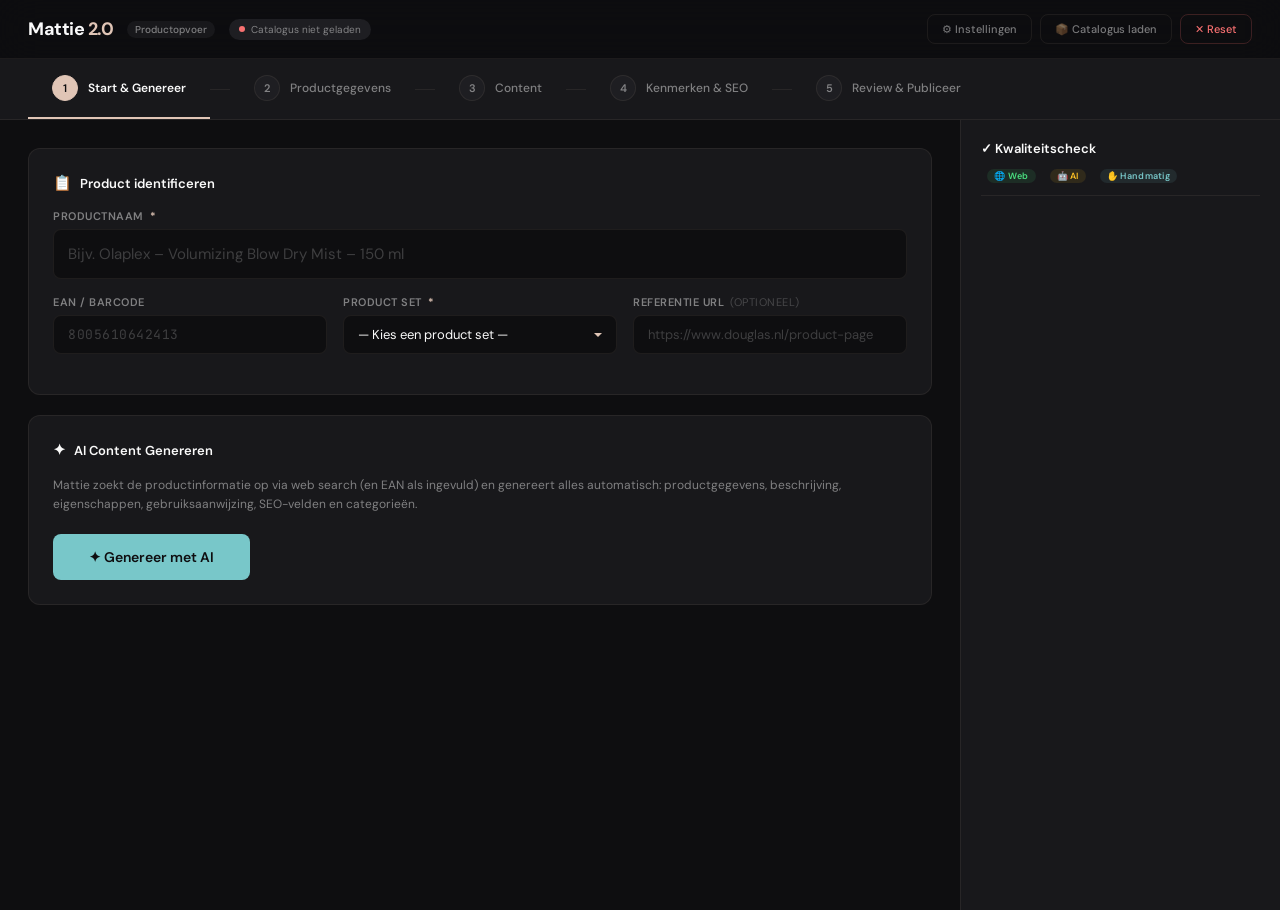
==== commit 91c4e84e: "Add files via upload" ====
--- a/index.html
+++ b/index.html
@@ -3,958 +3,587 @@
 <head>
 <meta charset="UTF-8">
 <meta name="viewport" content="width=device-width, initial-scale=1.0">
-<title>Haarshop.nl – Productopvoer Mattie</title>
-<link href="https://fonts.googleapis.com/css2?family=Anton&family=Poppins:wght@300;400;500;600;700&family=Space+Mono:wght@400;700&display=swap" rel="stylesheet">
+<title>Productopvoer Mattie 2.0 — Haarshop.nl</title>
+<link rel="preconnect" href="https://fonts.googleapis.com">
+<link href="https://fonts.googleapis.com/css2?family=DM+Sans:wght@300;400;500;600;700&family=JetBrains+Mono:wght@400;500&display=swap" rel="stylesheet">
 <style>
-  *, *::before, *::after { box-sizing: border-box; margin: 0; padding: 0; }
-  body { font-family: 'Poppins', sans-serif; font-weight: 300; background: #f5f0eb; color: #1a1a1a; min-height: 100vh; }
-  input::placeholder, textarea::placeholder { color: #bfb5aa; }
-  ::-webkit-scrollbar { width: 5px; height: 5px; }
-  ::-webkit-scrollbar-thumb { background: #d9cfc4; border-radius: 3px; }
-  ::-webkit-scrollbar-thumb:hover { background: #bbb; }
-
-  /* ── Header ── */
-  .header { background: #000; padding: 0 28px; height: 56px; display: flex; align-items: center; justify-content: space-between; position: sticky; top: 0; z-index: 100; }
-  .header-left { display: flex; align-items: center; gap: 12px; }
-  .header-logo { height: 28px; }
-  .header-divider { width: 1px; height: 20px; background: #333; }
-  .header-sub { color: #666; font-size: 11px; font-weight: 500; letter-spacing: 1.5px; text-transform: uppercase; }
-  .header-right { display: flex; align-items: center; gap: 12px; }
-  .header-badge { padding: 4px 10px; border-radius: 4px; font-size: 10px; font-weight: 600; letter-spacing: 0.5px; }
-  .header-badge.test { background: rgba(224,197,182,0.15); color: #e0c5b6; }
-  .header-badge[style*="background:#428e8c"] { letter-spacing: 0.5px; }
-  .header-badge.version { background: rgba(255,255,255,0.06); color: #555; font-family: 'Space Mono', monospace; }
-
-  /* ── Progress bar under tabs ── */
-  .progress-bar { height: 3px; background: #e5dcd1; position: relative; }
-  .progress-fill { height: 100%; background: linear-gradient(90deg, #e0c5b6, #bf8d7a); transition: width 0.4s ease; border-radius: 0 2px 2px 0; }
-
-  /* ── Tabs ── */
-  .tab-bar { background: #fff; border-bottom: 1px solid #e8e0d8; display: flex; overflow-x: auto; position: sticky; top: 56px; z-index: 99; }
-  .tab-bar::-webkit-scrollbar { height: 0; }
-  .tab-btn { padding: 0 20px; height: 48px; border: none; border-bottom: 2px solid transparent; background: transparent; color: #aaa; font-weight: 500; font-size: 12.5px; font-family: 'Poppins', sans-serif; cursor: pointer; transition: all .2s; white-space: nowrap; display: flex; align-items: center; gap: 6px; letter-spacing: 0.2px; position: relative; }
-  .tab-btn:hover { color: #666; background: #faf8f5; }
-  .tab-btn.active { border-bottom-color: #000; color: #000; font-weight: 700; }
-  .tab-btn .tab-dot { width: 6px; height: 6px; border-radius: 50%; background: #e5dcd1; flex-shrink: 0; transition: background .3s; }
-  .tab-btn .tab-dot.filled { background: #27ae60; }
-  .tab-btn .tab-dot.partial { background: #f5a623; }
-
-  /* ── Content ── */
-  .content { max-width: 800px; margin: 0 auto; padding: 24px 16px 100px; }
-  .card { background: #fff; border-radius: 14px; padding: 28px; box-shadow: 0 1px 3px rgba(0,0,0,0.04), 0 0 0 1px rgba(0,0,0,0.02); margin-bottom: 20px; }
-  .tab-content { display: none; }
-  .tab-content.active { display: block; }
-
-  /* ── Section headers ── */
-  .section-header { margin-bottom: 24px; padding-bottom: 16px; border-bottom: 1px solid #f2ece4; }
-  .section-header .top { display: flex; align-items: center; gap: 10px; margin-bottom: 2px; }
-  .section-number { background: #1a1a1a; color: #e0c5b6; width: 28px; height: 28px; border-radius: 8px; display: flex; align-items: center; justify-content: center; font-size: 12px; font-weight: 700; font-family: 'Space Mono', monospace; flex-shrink: 0; }
-  .section-title { font-family: 'Poppins', sans-serif; font-size: 16px; font-weight: 700; letter-spacing: -0.2px; }
-  .section-sub { margin: 0 0 0 38px; font-size: 12px; color: #aaa; }
-
-  /* ── Fields ── */
-  .field { margin-bottom: 16px; }
-  .field-label { display: flex; align-items: center; gap: 6px; font-size: 11px; font-weight: 600; color: #888; margin-bottom: 5px; text-transform: uppercase; letter-spacing: 0.6px; }
-  .field-label .required { color: #e07a5f; font-size: 14px; line-height: 1; }
-  .field-hint { font-size: 10px; color: #bbb; font-weight: 400; text-transform: none; letter-spacing: 0; margin-left: auto; }
-  .field-input, .field-textarea { width: 100%; padding: 10px 14px; border-radius: 8px; border: 1.5px solid #e8e0d8; font-size: 13.5px; font-family: 'Poppins', sans-serif; font-weight: 300; outline: none; background: #fff; transition: border-color .2s, box-shadow .2s; }
-  select.field-input { cursor: pointer; appearance: auto; }
-  .field-input:focus, .field-textarea:focus { border-color: #1a1a1a; box-shadow: 0 0 0 3px rgba(0,0,0,0.04); }
-  .field-input.error { border-color: #e07a5f; background: #fef5f3; }
-  .field-textarea { resize: vertical; line-height: 1.7; }
-  .field-input.mono, .field-textarea.mono { font-family: 'Space Mono', monospace; font-size: 12px; }
-  .grid-2 { display: grid; grid-template-columns: 1fr 1fr; gap: 14px; }
-  @media (max-width: 600px) { .grid-2 { grid-template-columns: 1fr; } }
-
-  /* ── Badges ── */
-  .badge-container { display: flex; flex-wrap: wrap; gap: 6px; }
-  .badge { padding: 5px 12px; border-radius: 6px; border: 1.5px solid #e8e0d8; background: #fff; color: #666; font-size: 12px; font-family: 'Poppins', sans-serif; font-weight: 400; cursor: pointer; transition: all .15s; white-space: nowrap; }
-  .badge:hover { border-color: #999; color: #333; }
-  .badge.active { border-color: #1a1a1a; background: #1a1a1a; color: #fff; font-weight: 500; }
-
-  /* ── Buttons ── */
-  .copy-btn { padding: 7px 14px; border-radius: 6px; border: none; background: #1a1a1a; color: #fff; font-size: 12px; font-weight: 600; font-family: 'Poppins', sans-serif; cursor: pointer; transition: all .15s; }
-  .copy-btn:hover { background: #333; }
-  .copy-btn.copied { background: #27ae60; }
-
-  /* ── AI section ── */
-  .ai-box { background: #1a1a1a; border-radius: 12px; padding: 24px; margin-bottom: 20px; }
-  .ai-label { display: block; font-size: 11px; font-weight: 600; color: #e0c5b6; margin-bottom: 6px; text-transform: uppercase; letter-spacing: 0.6px; }
-  .ai-label-sub { color: #666; }
-  .ai-input { width: 100%; padding: 12px 16px; border-radius: 8px; border: 1.5px solid rgba(224,197,182,0.25); background: rgba(255,255,255,0.05); color: #fff; font-size: 14px; font-family: 'Poppins', sans-serif; font-weight: 300; outline: none; transition: border-color .2s; }
-  .ai-input:focus { border-color: #e0c5b6; }
-  .ai-input-sub { border-color: rgba(255,255,255,0.08); color: #aaa; font-size: 13px; padding: 10px 16px; }
-  .ai-input::placeholder { color: rgba(255,255,255,0.25); }
-  .ai-input-sub::placeholder { color: rgba(255,255,255,0.15); }
-  .ai-generate-btn { width: 100%; padding: 13px; border-radius: 8px; border: none; background: #e0c5b6; color: #1a1a1a; font-size: 14px; font-weight: 700; font-family: 'Poppins', sans-serif; cursor: pointer; transition: all .2s; }
-  .ai-generate-btn:disabled { background: #444; color: #777; cursor: wait; }
-  .ai-generate-btn:hover:not(:disabled) { background: #d4b5a3; }
-
-  .info-box { background: #f9f4ef; border: 1px solid #efe7e1; border-radius: 10px; padding: 16px 18px; }
-  .info-box p { font-size: 12.5px; color: #999; line-height: 1.8; }
-  .info-box strong { color: #777; }
-
-  /* ── List rows (features & steps) ── */
-  .list-row { display: flex; align-items: center; gap: 8px; margin-bottom: 8px; }
-  .list-num { font-size: 11px; color: #ccc; font-family: 'Space Mono', monospace; width: 20px; text-align: center; flex-shrink: 0; }
-  .list-row input { flex: 1; }
-  .remove-btn { width: 26px; height: 26px; border-radius: 6px; border: 1px solid #eee; background: #fff; color: #ccc; font-size: 13px; cursor: pointer; display: flex; align-items: center; justify-content: center; flex-shrink: 0; transition: all .15s; }
-  .remove-btn:hover { border-color: #e07a5f; color: #e07a5f; background: #fef5f3; }
-  .add-btn { margin-top: 8px; padding: 7px 14px; border-radius: 6px; border: 1.5px dashed #e0dbd4; background: transparent; color: #aaa; font-size: 12px; cursor: pointer; font-family: 'Poppins', sans-serif; transition: all .15s; }
-  .add-btn:hover { border-color: #999; color: #666; }
-
-  /* ── Category tags ── */
-  .cat-tag { padding: 5px 12px; border-radius: 6px; background: #1a1a1a; color: #fff; font-size: 12px; display: inline-flex; align-items: center; gap: 6px; margin: 0 6px 6px 0; }
-  .cat-tag button { background: rgba(255,255,255,0.15); border: none; color: #fff; width: 16px; height: 16px; border-radius: 4px; font-size: 10px; cursor: pointer; display: flex; align-items: center; justify-content: center; }
-  .cat-tag button:hover { background: rgba(255,80,80,0.5); }
-
-  /* ── SEO ── */
-  .seo-auto-btn { margin-bottom: 20px; padding: 9px 18px; border-radius: 6px; border: 1.5px solid #e0c5b6; background: #fff; color: #1a1a1a; font-size: 12px; font-weight: 600; cursor: pointer; font-family: 'Poppins', sans-serif; transition: all .15s; }
-  .seo-auto-btn:hover { background: #faf6f3; }
-
-  .google-preview { margin-top: 20px; background: #fff; border: 1px solid #e8e0d8; border-radius: 10px; padding: 18px; }
-  .google-preview .label { font-size: 10px; color: #aaa; margin-bottom: 10px; text-transform: uppercase; letter-spacing: 1px; font-weight: 600; }
-  .google-preview .title { font-size: 18px; color: #1a0dab; font-family: Arial, sans-serif; margin-bottom: 2px; line-height: 1.3; }
-  .google-preview .url { font-size: 13px; color: #006621; font-family: Arial, sans-serif; margin-bottom: 4px; }
-  .google-preview .desc { font-size: 13px; color: #545454; font-family: Arial, sans-serif; line-height: 1.5; }
-
-  /* ── Export ── */
-  .code-block { background: #1a1a1a; color: #d4d0cc; padding: 18px; border-radius: 8px; font-size: 11.5px; font-family: 'Space Mono', monospace; overflow-x: auto; white-space: pre-wrap; line-height: 1.7; }
-  .preview-box { border: 1px solid #e8e0d8; border-radius: 10px; padding: 22px; font-size: 14px; line-height: 1.8; }
-  .data-table { background: #f9f4ef; border-radius: 10px; overflow: hidden; }
-  .data-row { display: flex; padding: 10px 18px; border-bottom: 1px solid #efe7e1; font-size: 12.5px; }
-  .data-row:last-child { border-bottom: none; }
-  .data-label { width: 130px; font-weight: 600; color: #888; flex-shrink: 0; }
-  .data-value { color: #333; }
-  .export-header { display: flex; justify-content: space-between; align-items: center; margin-bottom: 14px; }
-  .export-title { font-size: 14px; font-weight: 700; }
-
-  .reset-btn { padding: 9px 20px; border-radius: 6px; border: 1.5px solid #e8e0d8; background: #fff; color: #aaa; font-size: 12px; cursor: pointer; font-family: 'Poppins', sans-serif; transition: all .15s; }
-  .reset-btn:hover { border-color: #e07a5f; color: #e07a5f; }
-  .word-count { font-size: 11px; color: #bbb; font-family: 'Space Mono', monospace; }
-
-  .selected-info { margin-top: 10px; padding: 8px 12px; background: #f9f4ef; border-radius: 6px; font-size: 12px; color: #888; }
-  .selected-info:empty { display: none; }
-  .selected-info strong { color: #1a1a1a; font-weight: 600; }
-
-  @keyframes spin { from { transform: rotate(0deg); } to { transform: rotate(360deg); } }
-  .spinning { animation: spin 1s linear infinite; display: inline-block; }
-
-  /* ── Toast notifications ── */
-  .toast { position: fixed; bottom: 24px; left: 50%; transform: translateX(-50%); padding: 12px 24px; border-radius: 8px; font-size: 13px; font-weight: 600; font-family: 'Poppins', sans-serif; z-index: 999; animation: toastIn 0.3s ease; box-shadow: 0 4px 20px rgba(0,0,0,0.15); }
-  .toast.success { background: #1a1a1a; color: #27ae60; }
-  .toast.error { background: #1a1a1a; color: #e07a5f; }
-  .toast.info { background: #1a1a1a; color: #e0c5b6; }
-  @keyframes toastIn { from { opacity: 0; transform: translateX(-50%) translateY(20px); } to { opacity: 1; transform: translateX(-50%) translateY(0); } }
-
-  /* ── Empty state ── */
-  .empty-state { text-align: center; padding: 32px 20px; color: #ccc; }
-  .empty-state-icon { font-size: 32px; margin-bottom: 8px; opacity: 0.4; }
-  .empty-state-text { font-size: 13px; }
-  .empty-state-action { margin-top: 12px; }
-
-  /* ── Magento ── */
-  .magento-status { display: flex; align-items: center; gap: 10px; padding: 12px 16px; border-radius: 8px; margin-bottom: 16px; font-size: 13px; }
-  .magento-status.connected { background: #f0faf4; color: #1a7a4c; }
-  .magento-status.disconnected { background: #fef8f0; color: #b45309; }
-  .magento-status.error { background: #fef3f3; color: #c0392b; }
-  .status-dot { width: 8px; height: 8px; border-radius: 50%; flex-shrink: 0; }
-  .status-dot.green { background: #27ae60; }
-  .status-dot.orange { background: #f39c12; }
-  .status-dot.red { background: #e74c3c; }
-  .magento-config-grid { display: grid; grid-template-columns: 1fr 1fr; gap: 14px; margin-bottom: 14px; }
-  .magento-btn { padding: 10px 20px; border-radius: 8px; border: none; font-size: 13px; font-weight: 700; font-family: 'Poppins', sans-serif; cursor: pointer; transition: all .15s; display: flex; align-items: center; justify-content: center; gap: 6px; }
-  .magento-btn.primary { background: #27ae60; color: #fff; width: 100%; }
-  .magento-btn.primary:hover { background: #219a52; }
-  .magento-btn.primary:disabled { background: #95d5b2; cursor: wait; }
-  .magento-btn.secondary { background: #1a1a1a; color: #fff; }
-  .magento-btn.secondary:hover { background: #333; }
-  .magento-btn.outline { background: #fff; color: #1a1a1a; border: 1.5px solid #e8e0d8; }
-  .magento-btn.outline:hover { border-color: #1a1a1a; }
-  .magento-log { background: #1a1a1a; border-radius: 8px; padding: 14px 16px; max-height: 220px; overflow-y: auto; margin-top: 14px; }
-  .magento-log-entry { font-size: 11px; font-family: 'Space Mono', monospace; line-height: 1.8; }
-  .magento-log-entry.info { color: #888; }
-  .magento-log-entry.success { color: #2ecc71; }
-  .magento-log-entry.error { color: #e74c3c; }
-  .magento-log-entry.warn { color: #f39c12; }
-  .magento-summary { background: #f9f4ef; border-radius: 10px; padding: 16px; margin-bottom: 16px; }
-  .magento-summary-row { display: flex; justify-content: space-between; padding: 5px 0; font-size: 12px; border-bottom: 1px solid #efe7e1; }
-  .magento-summary-row:last-child { border: none; }
-  .magento-summary-label { color: #999; }
-  .magento-summary-value { color: #1a1a1a; font-weight: 600; max-width: 60%; text-align: right; overflow: hidden; text-overflow: ellipsis; }
-  .category-search { position: relative; }
-  .category-dropdown { position: absolute; top: 100%; left: 0; right: 0; background: #fff; border: 1.5px solid #e8e0d8; border-radius: 0 0 8px 8px; max-height: 200px; overflow-y: auto; z-index: 50; display: none; }
-  .category-dropdown.open { display: block; }
-  .category-option { padding: 8px 14px; font-size: 12px; cursor: pointer; border-bottom: 1px solid #f5f5f5; }
-  .category-option:hover { background: #f9f4ef; }
-  .category-option .path { color: #999; font-size: 10px; }
-
-  /* ── Image upload ── */
-  .img-dropzone { border: 2px dashed #e0dbd4; border-radius: 12px; padding: 32px 20px; text-align: center; cursor: pointer; transition: all .2s; background: #fafaf8; }
-  .img-dropzone:hover, .img-dropzone.dragover { border-color: #bf8d7a; background: #fdf9f6; }
-  .img-dropzone-icon { font-size: 28px; margin-bottom: 6px; opacity: 0.3; }
-  .img-dropzone-text { font-size: 13px; color: #999; }
-  .img-dropzone-text strong { color: #bf8d7a; }
-  .img-dropzone-hint { font-size: 10px; color: #ccc; margin-top: 4px; }
-  .img-grid { display: grid; grid-template-columns: repeat(auto-fill, minmax(160px, 1fr)); gap: 14px; margin-top: 16px; }
-  .img-card { background: #fafafa; border: 1.5px solid #e8e0d8; border-radius: 10px; overflow: hidden; position: relative; transition: all .15s; }
-  .img-card.main-image { border-color: #bf8d7a; box-shadow: 0 0 0 2px rgba(191,141,122,0.2); }
-  .img-card:hover { border-color: #bbb; }
-  .img-card-preview { width: 100%; aspect-ratio: 1; object-fit: contain; background: #fff; display: block; }
-  .img-card-bar { padding: 8px 10px; display: flex; flex-direction: column; gap: 4px; background: #fff; border-top: 1px solid #f0ebe5; }
-  .img-card-name { font-size: 10px; color: #aaa; white-space: nowrap; overflow: hidden; text-overflow: ellipsis; font-family: 'Space Mono', monospace; }
-  .img-card-actions { display: flex; gap: 3px; flex-wrap: wrap; }
-  .img-action-btn { padding: 3px 7px; border-radius: 4px; border: 1px solid #eee; background: #fff; color: #666; font-size: 10px; cursor: pointer; font-family: 'Poppins', sans-serif; transition: all .1s; display: flex; align-items: center; gap: 2px; white-space: nowrap; }
-  .img-action-btn:hover { border-color: #999; color: #1a1a1a; }
-  .img-action-btn.primary { background: #1a1a1a; color: #fff; border-color: #1a1a1a; }
-  .img-action-btn.star { background: #e0c5b6; color: #1a1a1a; border-color: #e0c5b6; }
-  .img-action-btn.danger { color: #e07a5f; }
-  .img-action-btn.danger:hover { background: #fef5f3; border-color: #e07a5f; }
-  .img-action-btn:disabled { opacity: 0.4; cursor: wait; }
-  .img-badge-main { position: absolute; top: 6px; left: 6px; background: #e0c5b6; color: #1a1a1a; font-size: 9px; font-weight: 700; padding: 2px 6px; border-radius: 4px; z-index: 2; }
-  .img-badge-index { position: absolute; top: 6px; right: 6px; background: rgba(0,0,0,0.6); color: #fff; font-size: 9px; font-weight: 700; width: 20px; height: 20px; border-radius: 4px; display: flex; align-items: center; justify-content: center; z-index: 2; font-family: 'Space Mono', monospace; }
-  .img-search-result { padding: 12px 16px; border: 1.5px solid #e8e0d8; border-radius: 8px; margin-bottom: 6px; display: flex; align-items: center; justify-content: space-between; cursor: pointer; transition: all .1s; }
-  .img-search-result:hover { border-color: #bf8d7a; background: #fdf9f6; }
-  .img-search-result .name { font-weight: 600; font-size: 13px; }
-  .img-search-result .meta { font-size: 11px; color: #aaa; font-family: 'Space Mono', monospace; margin-top: 2px; }
-  .img-search-result .select-btn { padding: 5px 12px; border-radius: 6px; border: none; background: #1a1a1a; color: #fff; font-size: 11px; font-weight: 600; cursor: pointer; }
-  .existing-img-card { position: relative; background: #fafafa; border: 1.5px solid #e8e0d8; border-radius: 10px; overflow: hidden; }
-  .existing-img-card img { width: 100%; aspect-ratio: 1; object-fit: contain; background: #fff; display: block; }
-  .existing-img-card .types { position: absolute; bottom: 6px; left: 6px; display: flex; gap: 2px; flex-wrap: wrap; }
-  .existing-img-card .type-badge { font-size: 8px; padding: 2px 5px; border-radius: 3px; background: rgba(0,0,0,0.75); color: #fff; font-family: 'Space Mono', monospace; }
-  .img-bulk-bar { display: flex; gap: 8px; flex-wrap: wrap; align-items: center; margin-top: 14px; padding: 14px 16px; background: #f9f4ef; border-radius: 10px; border: 1px solid #efe7e1; }
-  .img-bulk-btn { padding: 8px 14px; border-radius: 6px; border: none; font-size: 12px; font-weight: 600; cursor: pointer; font-family: 'Poppins', sans-serif; transition: all .15s; }
-  .img-bulk-btn.bg-remove { background: #1a1a1a; color: #fff; }
-  .img-bulk-btn.resize { background: #e0c5b6; color: #1a1a1a; }
-  .img-bulk-btn.download { background: #27ae60; color: #fff; }
-  .img-bulk-btn:disabled { opacity: 0.4; cursor: wait; }
-  .img-progress { margin-top: 12px; }
-  .img-progress-bar { height: 4px; background: #e8e0d8; border-radius: 2px; overflow: hidden; }
-  .img-progress-fill { height: 100%; background: linear-gradient(90deg, #e0c5b6, #1a1a1a); border-radius: 2px; transition: width .3s; }
-  .img-progress-text { font-size: 10px; color: #aaa; margin-top: 4px; font-family: 'Space Mono', monospace; }
-
-  /* ── Modal ── */
-  .modal-overlay { position: fixed; inset: 0; background: rgba(0,0,0,0.5); z-index: 200; display: flex; align-items: center; justify-content: center; }
-  .modal { background: #fff; border-radius: 14px; padding: 28px; max-width: 480px; width: 90%; }
-  .modal h3 { font-size: 16px; margin-bottom: 6px; }
-  .modal p { font-size: 12px; color: #999; margin-bottom: 14px; line-height: 1.7; }
-  .modal input { width: 100%; padding: 10px 14px; border-radius: 8px; border: 1.5px solid #e8e0d8; font-size: 13px; font-family: 'Space Mono', monospace; outline: none; margin-bottom: 14px; }
-  .modal-actions { display: flex; gap: 10px; justify-content: flex-end; }
-  .modal-btn { padding: 9px 18px; border-radius: 6px; border: none; font-size: 12px; font-weight: 600; cursor: pointer; font-family: 'Poppins', sans-serif; }
-  .modal-btn.primary { background: #1a1a1a; color: #fff; }
-  .modal-btn.secondary { background: #f0ebe5; color: #888; }
-
-  /* ── Validation helper ── */
-  .char-count { font-size: 10px; color: #bbb; font-family: 'Space Mono', monospace; text-align: right; margin-top: 2px; }
-  .char-count.warning { color: #f5a623; }
-  .char-count.error { color: #e07a5f; }
+:root {
+  --bg: #0e0e10;
+  --surface: #18181b;
+  --surface2: #1e1e22;
+  --border: rgba(224,197,182,0.08);
+  --border-active: rgba(224,197,182,0.25);
+  --brand: #e0c5b6;
+  --brand-dark: #bf8d7a;
+  --brand-light: #efd6ca;
+  --teal: #78c7c9;
+  --teal-dark: #428e8c;
+  --green: #4ade80;
+  --red: #f87171;
+  --yellow: #fbbf24;
+  --text: #fafafa;
+  --text-dim: rgba(255,255,255,0.45);
+  --text-muted: rgba(255,255,255,0.2);
+  --mono: 'JetBrains Mono', monospace;
+  --sans: 'DM Sans', -apple-system, sans-serif;
+  --radius: 12px;
+  --radius-sm: 8px;
+}
+* { margin:0; padding:0; box-sizing:border-box; }
+body { font-family:var(--sans); background:var(--bg); color:var(--text); min-height:100vh; overflow-x:hidden; }
+::selection { background:var(--brand); color:var(--bg); }
+::-webkit-scrollbar { width:6px; }
+::-webkit-scrollbar-track { background:transparent; }
+::-webkit-scrollbar-thumb { background:rgba(224,197,182,0.15); border-radius:3px; }
+
+/* ─── Header ─── */
+.header {
+  position:sticky; top:0; z-index:100;
+  display:flex; align-items:center; justify-content:space-between;
+  padding:14px 28px;
+  background:rgba(14,14,16,0.85); backdrop-filter:blur(20px);
+  border-bottom:1px solid var(--border);
+}
+.header-left { display:flex; align-items:center; gap:14px; }
+.logo { font-size:18px; font-weight:700; letter-spacing:-0.5px; }
+.logo span { color:var(--brand); }
+.version { font-size:10px; color:var(--text-dim); background:var(--surface); padding:2px 8px; border-radius:20px; font-weight:500; }
+.header-actions { display:flex; gap:8px; align-items:center; }
+.header-btn {
+  padding:7px 14px; border-radius:var(--radius-sm); border:1px solid var(--border);
+  background:transparent; color:var(--text-dim); font-size:11px; font-weight:500;
+  cursor:pointer; transition:all .15s; font-family:var(--sans);
+}
+.header-btn:hover { border-color:var(--border-active); color:var(--text); }
+.header-btn.active { border-color:var(--teal); color:var(--teal); }
+
+/* ─── Steps Nav ─── */
+.steps-nav {
+  display:flex; align-items:center; gap:0; padding:0 28px;
+  background:var(--surface); border-bottom:1px solid var(--border);
+  overflow-x:auto;
+}
+.step-item {
+  display:flex; align-items:center; gap:10px; padding:16px 24px;
+  cursor:pointer; position:relative; white-space:nowrap; transition:all .15s;
+  border-bottom:2px solid transparent;
+}
+.step-item:hover { background:rgba(224,197,182,0.03); }
+.step-item.active { border-bottom-color:var(--brand); }
+.step-item.completed .step-num { background:var(--teal); color:var(--bg); }
+.step-item.has-errors .step-num { background:var(--red); color:white; }
+.step-num {
+  width:26px; height:26px; border-radius:50%; display:flex; align-items:center; justify-content:center;
+  font-size:11px; font-weight:600; background:var(--surface2); color:var(--text-dim);
+  border:1.5px solid var(--border); transition:all .2s;
+}
+.step-item.active .step-num { background:var(--brand); color:var(--bg); border-color:var(--brand); }
+.step-label { font-size:12px; font-weight:500; color:var(--text-dim); }
+.step-item.active .step-label { color:var(--text); font-weight:600; }
+.step-divider { width:20px; height:1px; background:var(--border); flex-shrink:0; }
+
+/* ─── Main Layout ─── */
+.main { display:flex; min-height:calc(100vh - 110px); }
+.content-area { flex:1; padding:28px; overflow-y:auto; max-height:calc(100vh - 110px); }
+.sidebar {
+  width:320px; flex-shrink:0; border-left:1px solid var(--border);
+  background:var(--surface); padding:20px; overflow-y:auto; max-height:calc(100vh - 110px);
+}
+
+/* ─── Step Panels ─── */
+.step-panel { display:none; animation:fadeIn .25s ease; }
+.step-panel.active { display:block; }
+@keyframes fadeIn { from { opacity:0; transform:translateY(8px); } to { opacity:1; transform:translateY(0); } }
+
+/* ─── Cards ─── */
+.card {
+  background:var(--surface); border:1px solid var(--border); border-radius:var(--radius);
+  padding:24px; margin-bottom:20px;
+}
+.card-header { font-size:13px; font-weight:600; color:var(--text); margin-bottom:16px; display:flex; align-items:center; gap:8px; }
+.card-header .icon { font-size:15px; }
+
+/* ─── Form Fields ─── */
+.field { margin-bottom:16px; }
+.field-label { font-size:11px; font-weight:600; color:var(--text-dim); margin-bottom:6px; display:flex; align-items:center; gap:6px; text-transform:uppercase; letter-spacing:0.5px; }
+.field-label .req { color:var(--brand); }
+.field-input, .field-select, .field-textarea {
+  width:100%; padding:10px 14px; background:var(--bg); border:1.5px solid var(--border);
+  border-radius:var(--radius-sm); color:var(--text); font-size:13px; font-family:var(--sans);
+  transition:border-color .15s;
+}
+.field-input:focus, .field-select:focus, .field-textarea:focus { outline:none; border-color:var(--brand); }
+.field-textarea { resize:vertical; min-height:80px; line-height:1.6; }
+.field-input::placeholder, .field-textarea::placeholder { color:var(--text-muted); }
+.field-input.mono { font-family:var(--mono); letter-spacing:0.5px; }
+.field-select { cursor:pointer; appearance:none; background-image:url("data:image/svg+xml,%3Csvg xmlns='http://www.w3.org/2000/svg' width='12' height='12' viewBox='0 0 12 12'%3E%3Cpath fill='%23e0c5b6' d='M2 4l4 4 4-4'/%3E%3C/svg%3E"); background-repeat:no-repeat; background-position:right 12px center; padding-right:32px; }
+.grid-2 { display:grid; grid-template-columns:1fr 1fr; gap:16px; }
+.grid-3 { display:grid; grid-template-columns:1fr 1fr 1fr; gap:16px; }
+
+/* ─── Badges / Tags ─── */
+.badge-container { display:flex; flex-wrap:wrap; gap:6px; margin-top:6px; }
+.badge {
+  padding:5px 12px; border-radius:20px; font-size:11px; font-weight:500;
+  background:var(--bg); border:1px solid var(--border); color:var(--text-dim);
+  cursor:pointer; transition:all .15s; user-select:none;
+}
+.badge:hover { border-color:var(--border-active); color:var(--text); }
+.badge.selected { background:rgba(120,199,201,0.12); border-color:var(--teal); color:var(--teal); }
+
+/* ─── Buttons ─── */
+.btn-primary {
+  padding:12px 28px; background:var(--brand); color:var(--bg); border:none;
+  border-radius:var(--radius-sm); font-size:13px; font-weight:600; cursor:pointer;
+  font-family:var(--sans); transition:all .15s; display:inline-flex; align-items:center; gap:8px;
+}
+.btn-primary:hover { background:var(--brand-dark); }
+.btn-primary:disabled { opacity:0.4; cursor:not-allowed; }
+.btn-secondary {
+  padding:10px 20px; background:transparent; color:var(--text-dim); border:1.5px solid var(--border);
+  border-radius:var(--radius-sm); font-size:12px; font-weight:500; cursor:pointer;
+  font-family:var(--sans); transition:all .15s; display:inline-flex; align-items:center; gap:6px;
+}
+.btn-secondary:hover { border-color:var(--border-active); color:var(--text); }
+.btn-teal { background:var(--teal); color:var(--bg); border-color:var(--teal); }
+.btn-teal:hover { background:var(--teal-dark); }
+.btn-row { display:flex; gap:10px; margin-top:20px; }
+
+/* ─── Validation Sidebar ─── */
+.check-item { display:flex; align-items:flex-start; gap:10px; padding:10px 0; border-bottom:1px solid var(--border); }
+.check-item:last-child { border:none; }
+.check-icon { font-size:14px; flex-shrink:0; margin-top:1px; }
+.check-label { font-size:12px; color:var(--text-dim); line-height:1.5; }
+.check-label strong { color:var(--text); font-weight:500; }
+.check-pass .check-icon { color:var(--green); }
+.check-fail .check-icon { color:var(--red); }
+.check-warn .check-icon { color:var(--yellow); }
+.check-pass .check-label strong { color:var(--green); }
+.check-fail .check-label strong { color:var(--red); }
+
+/* ─── Preview ─── */
+.preview-box {
+  background:white; color:#333; border-radius:var(--radius); padding:28px;
+  font-size:14px; line-height:1.7; max-height:60vh; overflow-y:auto;
+}
+.preview-box h2 { font-size:17px; margin:20px 0 10px; color:#1a1a1a; }
+.preview-box h3 { font-size:15px; margin:20px 0 8px; color:#1a1a1a; }
+.preview-box ul, .preview-box ol { padding-left:22px; margin:8px 0; }
+.preview-box li { margin:4px 0; }
+.preview-box a { color:var(--teal-dark); }
+
+/* ─── Copy Block ─── */
+.copy-block {
+  position:relative; background:var(--bg); border:1px solid var(--border);
+  border-radius:var(--radius-sm); padding:16px; margin-bottom:12px;
+}
+.copy-block pre { font-family:var(--mono); font-size:11px; color:var(--text-dim); white-space:pre-wrap; word-break:break-all; line-height:1.6; max-height:200px; overflow-y:auto; }
+.copy-btn {
+  position:absolute; top:8px; right:8px;
+  padding:4px 10px; background:var(--surface2); border:1px solid var(--border);
+  border-radius:4px; color:var(--text-dim); font-size:10px; cursor:pointer;
+  font-family:var(--sans); transition:all .15s;
+}
+.copy-btn:hover { background:var(--brand); color:var(--bg); border-color:var(--brand); }
+
+/* ─── Toast ─── */
+.toast {
+  position:fixed; bottom:24px; left:50%; transform:translateX(-50%);
+  padding:12px 24px; border-radius:var(--radius-sm); font-size:12px; font-weight:500;
+  z-index:9999; animation:toastIn .3s ease; pointer-events:none;
+  backdrop-filter:blur(10px);
+}
+.toast.success { background:rgba(74,222,128,0.15); color:var(--green); border:1px solid rgba(74,222,128,0.2); }
+.toast.error { background:rgba(248,113,113,0.15); color:var(--red); border:1px solid rgba(248,113,113,0.2); }
+@keyframes toastIn { from { opacity:0; transform:translateX(-50%) translateY(10px); } to { opacity:1; transform:translateX(-50%) translateY(0); } }
+
+/* ─── Spinning ─── */
+.spinning { display:inline-block; animation:spin 1s linear infinite; }
+@keyframes spin { to { transform:rotate(360deg); } }
+
+/* ─── Structured Info Table ─── */
+.info-table { width:100%; font-size:12px; }
+.info-table td { padding:6px 0; border-bottom:1px solid var(--border); vertical-align:top; }
+.info-table td:first-child { color:var(--text-dim); width:130px; font-weight:500; }
+.info-table td:last-child { color:var(--text); }
+
+/* ─── Progress ─── */
+.progress-bar { height:3px; background:var(--border); border-radius:2px; overflow:hidden; margin-top:8px; }
+.progress-fill { height:100%; background:var(--teal); transition:width .3s ease; border-radius:2px; }
+
+/* ─── Catalog Status ─── */
+.catalog-badge {
+  display:inline-flex; align-items:center; gap:6px; padding:4px 10px;
+  background:var(--surface2); border-radius:20px; font-size:10px; color:var(--text-dim);
+}
+.catalog-dot { width:6px; height:6px; border-radius:50%; }
+.catalog-dot.on { background:var(--green); }
+.catalog-dot.off { background:var(--red); }
+
+/* ─── Source Indicators ─── */
+.source-tag {
+  display:inline-flex; align-items:center; gap:3px;
+  padding:1px 7px; border-radius:10px; font-size:9px; font-weight:600;
+  letter-spacing:0.3px; vertical-align:middle; margin-left:6px;
+}
+.source-tag.web { background:rgba(74,222,128,0.1); color:#4ade80; }
+.source-tag.ai { background:rgba(251,191,36,0.1); color:#fbbf24; }
+.source-tag.manual { background:rgba(120,199,201,0.1); color:#78c7c9; }
+
+/* Responsive */
+@media (max-width:1024px) {
+  .main { flex-direction:column; }
+  .sidebar { width:100%; max-height:none; border-left:none; border-top:1px solid var(--border); }
+}
 </style>
 </head>
 <body>
 
-<!-- Header -->
+<!-- ═══ HEADER ═══ -->
 <div class="header">
   <div class="header-left">
-    <img src="[data-uri]" alt="Haarshop.nl" style="height:28px;width:auto;">
-    <div class="header-divider"></div>
-    <div class="header-sub">Productopvoer Mattie</div>
+    <div class="logo">Mattie <span>2.0</span></div>
+    <span class="version">Productopvoer</span>
+    <div class="catalog-badge" id="catalogBadge"><div class="catalog-dot off" id="catalogDot"></div><span id="catalogBadgeText">Catalogus niet geladen</span></div>
   </div>
-  <div class="header-right">
-    <button onclick="showApiModal()" style="background:none;border:1.5px solid rgba(224,197,182,0.3);color:#e0c5b6;padding:5px 12px;border-radius:6px;cursor:pointer;font-size:12px;font-weight:500;transition:all .15s;display:flex;align-items:center;gap:5px;" onmouseover="this.style.background='rgba(224,197,182,0.1)';this.style.borderColor='#e0c5b6'" onmouseout="this.style.background='none';this.style.borderColor='rgba(224,197,182,0.3)'">🔑 <span id="apiKeyStatus">API Key</span></button>
-    <span class="header-badge" style="background:#428e8c;">PRODUCTIE</span>
-    <span class="header-badge version">v4</span>
+  <div class="header-actions">
+    <button class="header-btn" onclick="showSettingsModal()">⚙ Instellingen</button>
+    <button class="header-btn" onclick="loadCatalog()">📦 Catalogus laden</button>
+    <button class="header-btn" onclick="resetAll()" style="color:var(--red);border-color:rgba(248,113,113,0.2);">✕ Reset</button>
   </div>
 </div>
 
-<!-- Tabs -->
-<div class="tab-bar" id="tabBar">
-  <button class="tab-btn active" onclick="switchTab(0)">Start</button>
-  <button class="tab-btn" onclick="switchTab(1)"><span class="tab-dot" id="dot1"></span> Product</button>
-  <button class="tab-btn" onclick="switchTab(2)"><span class="tab-dot" id="dot2"></span> Content</button>
-  <button class="tab-btn" onclick="switchTab(3)"><span class="tab-dot" id="dot3"></span> Kenmerken</button>
-  <button class="tab-btn" onclick="switchTab(4)"><span class="tab-dot" id="dot4"></span> SEO</button>
-  <button class="tab-btn" onclick="switchTab(5)">Export</button>
-  <button class="tab-btn" onclick="switchTab(6)">Afbeeldingen</button>
-  <button class="tab-btn" onclick="switchTab(7)">Magento</button>
+<!-- ═══ STEPS NAV ═══ -->
+<div class="steps-nav" id="stepsNav">
+  <div class="step-item active" data-step="0" onclick="goToStep(0)">
+    <div class="step-num">1</div><div class="step-label">Start & Genereer</div>
+  </div>
+  <div class="step-divider"></div>
+  <div class="step-item" data-step="1" onclick="goToStep(1)">
+    <div class="step-num">2</div><div class="step-label">Productgegevens</div>
+  </div>
+  <div class="step-divider"></div>
+  <div class="step-item" data-step="2" onclick="goToStep(2)">
+    <div class="step-num">3</div><div class="step-label">Content</div>
+  </div>
+  <div class="step-divider"></div>
+  <div class="step-item" data-step="3" onclick="goToStep(3)">
+    <div class="step-num">4</div><div class="step-label">Kenmerken & SEO</div>
+  </div>
+  <div class="step-divider"></div>
+  <div class="step-item" data-step="4" onclick="goToStep(4)">
+    <div class="step-num">5</div><div class="step-label">Review & Publiceer</div>
+  </div>
 </div>
-<div class="progress-bar"><div class="progress-fill" id="progressFill" style="width:0%"></div></div>
-
-<!-- API Key Modal -->
-<div class="modal-overlay" id="apiModal" style="display:none;position:fixed;top:0;left:0;width:100%;height:100%;background:rgba(0,0,0,0.7);z-index:9999;justify-content:center;align-items:center;" onclick="if(event.target===this)closeApiModal()">
-  <div style="background:#1e1e1e;border-radius:12px;padding:28px;max-width:480px;width:90%;border:1px solid rgba(224,197,182,0.15);box-shadow:0 20px 60px rgba(0,0,0,0.5);">
-    <div style="display:flex;justify-content:space-between;align-items:center;margin-bottom:16px;">
-      <h3 style="margin:0;color:#e0c5b6;font-size:16px;font-weight:600;">🔑 Anthropic API Key</h3>
-      <button onclick="closeApiModal()" style="background:none;border:none;color:rgba(255,255,255,0.3);cursor:pointer;font-size:20px;padding:0;line-height:1;">&times;</button>
+
+<!-- ═══ MAIN ═══ -->
+<div class="main">
+<div class="content-area" id="contentArea">
+
+<!-- ══ STEP 0: Identificatie & Genereren ══ -->
+<div class="step-panel active" id="step0">
+  <div class="card">
+    <div class="card-header"><span class="icon">📋</span> Product identificeren</div>
+    <div class="field">
+      <div class="field-label">Productnaam <span class="req">*</span></div>
+      <input class="field-input" id="productName" placeholder="Bijv. Olaplex – Volumizing Blow Dry Mist – 150 ml" style="font-size:15px;padding:14px;">
     </div>
-    <p style="font-size:12.5px;color:rgba(255,255,255,0.4);margin-bottom:16px;line-height:1.6;">De API key wordt alleen lokaal in je browser opgeslagen (localStorage) en wordt uitsluitend verstuurd naar de Anthropic API voor AI-generatie.</p>
-    <div style="margin-bottom:16px;">
-      <label style="display:block;font-size:11px;color:rgba(255,255,255,0.35);margin-bottom:6px;font-weight:500;text-transform:uppercase;letter-spacing:0.5px;">API Key</label>
-      <input type="password" id="apiKeyInput" placeholder="sk-ant-api03-..." style="width:100%;padding:10px 14px;background:#141414;border:1.5px solid rgba(224,197,182,0.2);border-radius:8px;color:#fff;font-size:13px;font-family:'Space Mono',monospace;outline:none;box-sizing:border-box;transition:border-color .15s;" onfocus="this.style.borderColor='#e0c5b6'" onblur="this.style.borderColor='rgba(224,197,182,0.2)'">
+    <div class="grid-3">
+      <div class="field">
+        <div class="field-label">EAN / Barcode</div>
+        <input class="field-input mono" id="ean" placeholder="8005610642413">
+      </div>
+      <div class="field">
+        <div class="field-label">Product Set <span class="req">*</span></div>
+        <select class="field-select" id="productSet" onchange="onProductSetChange()">
+          <option value="">— Kies een product set —</option>
+          <option value="Haarverzorging">Haarverzorging</option>
+          <option value="Haarstyling">Haarstyling</option>
+          <option value="Haarkleuringen">Haarkleuringen</option>
+          <option value="Blondeermiddel">Blondeermiddel</option>
+          <option value="Developers">Developers</option>
+          <option value="Huidverzorging">Huidverzorging</option>
+          <option value="Lichaam">Lichaam</option>
+          <option value="Make-Up">Make-Up</option>
+          <option value="Föhns">Föhns</option>
+          <option value="Föhnborstels">Föhnborstels</option>
+          <option value="Krultangen">Krultangen</option>
+          <option value="Krulsets">Krulsets</option>
+          <option value="Stijltangen">Stijltangen</option>
+          <option value="Haarborstels">Haarborstels</option>
+          <option value="Haarkammen">Haarkammen</option>
+          <option value="Haarrollers">Haarrollers</option>
+          <option value="Hair Extensions">Hair Extensions</option>
+          <option value="Elastiekjes & Klemmen">Elastiekjes &amp; Klemmen</option>
+          <option value="Kappersscharen">Kappersscharen</option>
+          <option value="Epileren">Epileren</option>
+          <option value="Messen">Messen</option>
+          <option value="Nagelverzorging">Nagelverzorging</option>
+          <option value="Oefenhoofden">Oefenhoofden</option>
+          <option value="Omvorming">Omvorming</option>
+          <option value="Accessoires">Accessoires</option>
+          <option value="Opzetkammen">Opzetkammen</option>
+          <option value="Parfum & Geuren">Parfum &amp; Geuren</option>
+          <option value="Professional">Professional</option>
+          <option value="Scheren">Scheren</option>
+          <option value="Snijkoppen">Snijkoppen</option>
+          <option value="Styling Brush">Styling Brush</option>
+          <option value="Stylingtool">Stylingtool</option>
+          <option value="Trimmers & Tondeuses">Trimmers &amp; Tondeuses</option>
+          <option value="Wenkbrauw & Wimper">Wenkbrauw &amp; Wimper</option>
+          <option value="Wimperverlenging">Wimperverlenging</option>
+        </select>
+      </div>
+      <div class="field">
+        <div class="field-label">Referentie URL <span style="font-weight:400;color:var(--text-muted);">(optioneel)</span></div>
+        <input class="field-input" id="refUrl" placeholder="https://www.douglas.nl/product-page">
+      </div>
     </div>
-    <div style="display:flex;align-items:center;gap:8px;margin-bottom:20px;">
-      <div id="apiKeyStatusDot" style="width:8px;height:8px;border-radius:50%;flex-shrink:0;"></div>
-      <span id="apiKeyStatusText" style="font-size:11px;color:rgba(255,255,255,0.35);"></span>
+    <div id="dupeCheck" style="display:none;margin-top:12px;padding:12px 16px;border-radius:var(--radius-sm);font-size:12px;"></div>
+  </div>
+
+  <div class="card">
+    <div class="card-header"><span class="icon">✦</span> AI Content Genereren</div>
+    <p style="font-size:12px;color:var(--text-dim);margin-bottom:20px;line-height:1.6;">
+      Mattie zoekt de productinformatie op via web search (en EAN als ingevuld) en genereert alles automatisch: productgegevens, beschrijving, eigenschappen, gebruiksaanwijzing, SEO-velden en categorieën.
+    </p>
+    <div id="aiStatus" style="display:none;margin-bottom:16px;padding:16px;background:var(--bg);border-radius:var(--radius-sm);border:1px solid var(--border);">
+      <div style="font-size:12px;color:var(--text-dim);margin-bottom:8px;" id="aiStatusText">Bezig met genereren...</div>
+      <div class="progress-bar"><div class="progress-fill" id="aiProgress" style="width:0%"></div></div>
     </div>
-    <p style="font-size:11px;color:rgba(255,255,255,0.25);margin-bottom:20px;">Nog geen key? Maak er een aan op <a href="https://console.anthropic.com/" target="_blank" style="color:#e0c5b6;text-decoration:none;">console.anthropic.com</a></p>
-    <div style="display:flex;gap:10px;justify-content:flex-end;">
-      <button onclick="removeApiKey()" style="padding:8px 16px;background:none;border:1px solid rgba(255,100,100,0.3);color:rgba(255,100,100,0.6);border-radius:6px;cursor:pointer;font-size:12px;font-weight:500;transition:all .15s;" onmouseover="this.style.background='rgba(255,100,100,0.08)'" onmouseout="this.style.background='none'">Verwijderen</button>
-      <button onclick="closeApiModal()" style="padding:8px 16px;background:rgba(255,255,255,0.06);border:none;color:rgba(255,255,255,0.5);border-radius:6px;cursor:pointer;font-size:12px;font-weight:500;">Annuleren</button>
-      <button onclick="saveApiKey()" style="padding:8px 20px;background:#e0c5b6;border:none;color:#1a1a1a;border-radius:6px;cursor:pointer;font-size:12px;font-weight:600;transition:background .15s;" onmouseover="this.style.background='#d9afa0'" onmouseout="this.style.background='#e0c5b6'">Opslaan</button>
+    <button class="btn-primary btn-teal" id="generateBtn" onclick="generateWithAI()" style="font-size:14px;padding:14px 36px;">
+      ✦ Genereer met AI
+    </button>
+    <div id="aiError" style="display:none;margin-top:12px;padding:12px;background:rgba(248,113,113,0.08);border:1px solid rgba(248,113,113,0.15);border-radius:var(--radius-sm);color:var(--red);font-size:12px;"></div>
+  </div>
+</div>
+
+<!-- ══ STEP 1: Productgegevens ══ -->
+<div class="step-panel" id="step1">
+  <div class="card">
+    <div class="card-header"><span class="icon">📦</span> Productgegevens</div>
+    <div class="grid-3">
+      <div class="field"><div class="field-label">Merk <span class="req">*</span></div><input class="field-input" id="brand" placeholder="Wella Professionals" oninput="markManual('brand')"></div>
+      <div class="field"><div class="field-label">Lijn</div><input class="field-input" id="line" placeholder="Ultimate Color" oninput="markManual('line')"></div>
+      <div class="field"><div class="field-label">Sub-lijn</div><input class="field-input" id="subLine" placeholder="Optioneel" oninput="markManual('subLine')"></div>
+    </div>
+    <div class="grid-3">
+      <div class="field"><div class="field-label">Producttype <span class="req">*</span></div><input class="field-input" id="productType" placeholder="Shampoo" oninput="markManual('productType')"></div>
+      <div class="field"><div class="field-label">Sub producttype</div><input class="field-input" id="subProductType" placeholder="Optioneel" oninput="markManual('subProductType')"></div>
+      <div class="field"><div class="field-label">Inhoud <span class="req">*</span></div><input class="field-input" id="contentSize" placeholder="250 ml" oninput="markManual('content')"></div>
+    </div>
+    <div class="grid-2">
+      <div class="field"><div class="field-label">SKU</div><input class="field-input mono" id="sku" placeholder="WEL-UC-SHA-250" oninput="markManual('sku')"></div>
+      <div class="field"><div class="field-label">Ingrediënten</div><textarea class="field-textarea" id="ingredients" rows="3" placeholder="Volledige INCI-lijst..." oninput="markManual('ingredients')"></textarea></div>
+    </div>
+  </div>
+
+  <div class="btn-row">
+    <button class="btn-secondary" onclick="goToStep(0)">← Terug</button>
+    <button class="btn-primary" onclick="goToStep(2)">Volgende stap →</button>
+  </div>
+</div>
+
+<!-- ══ STEP 2: Content ══ -->
+<div class="step-panel" id="step2">
+  <div class="card">
+    <div class="card-header"><span class="icon">📝</span> Short Description</div>
+    <textarea class="field-textarea" id="shortDescription" rows="2" placeholder="Korte beschrijving, 15-20 woorden, zonder productnaam..." oninput="markManual('shortDescription');runValidation()"></textarea>
+    <div style="font-size:10px;color:var(--text-muted);margin-top:4px;" id="shortDescCount">0 woorden</div>
+  </div>
+
+  <div class="card">
+    <div class="card-header"><span class="icon">📄</span> Productomschrijving</div>
+    <div style="display:flex;gap:6px;margin-bottom:8px;">
+      <button class="btn-secondary" style="padding:4px 10px;font-size:10px;" onclick="wrapDesc('strong')"><b>B</b></button>
+      <button class="btn-secondary" style="padding:4px 10px;font-size:10px;" onclick="wrapDesc('em')"><em>I</em></button>
+      <button class="btn-secondary" style="padding:4px 10px;font-size:10px;" onclick="insertDesc('<br>')">↵ br</button>
+      <button class="btn-secondary" style="padding:4px 10px;font-size:10px;" onclick="stripDescFormatting()">✕ Strip</button>
+      <button class="btn-secondary" style="padding:4px 10px;font-size:10px;" onclick="toggleDescPreview()">👁 Preview</button>
+    </div>
+    <textarea class="field-textarea" id="description" rows="6" placeholder="Productomschrijving (~100 woorden)..." oninput="markManual('description');runValidation()"></textarea>
+    <div id="descPreview" style="display:none;margin-top:8px;" class="preview-box"></div>
+    <div style="font-size:10px;color:var(--text-muted);margin-top:4px;" id="descCount">0 woorden</div>
+  </div>
+
+  <div class="card">
+    <div class="card-header"><span class="icon">⭐</span> Belangrijkste Eigenschappen <span style="font-size:10px;color:var(--text-muted);margin-left:auto;">6-7 stuks</span></div>
+    <div id="featuresContainer"></div>
+  </div>
+
+  <div class="card">
+    <div class="card-header"><span class="icon">📋</span> Gebruiksaanwijzing</div>
+    <div id="stepsContainer"></div>
+    <button class="btn-secondary" style="margin-top:8px;" onclick="addStep()">+ Stap toevoegen</button>
+  </div>
+
+  <div class="card">
+    <div class="card-header"><span class="icon">🔗</span> Cross-sell</div>
+    <input class="field-input" id="crossSellText" placeholder="Cross-sell tekst met <a href> links naar gerelateerde producten..." oninput="markManual('crossSellText');runValidation()">
+  </div>
+
+  <div class="btn-row">
+    <button class="btn-secondary" onclick="goToStep(1)">← Terug</button>
+    <button class="btn-primary" onclick="goToStep(3)">Volgende stap →</button>
+  </div>
+</div>
+
+<!-- ══ STEP 3: Kenmerken & SEO ══ -->
+<div class="step-panel" id="step3">
+  <div class="card">
+    <div class="card-header"><span class="icon">🏷</span> Categorieën</div>
+    <div id="categoriesContainer" class="badge-container"></div>
+    <div style="display:flex;gap:8px;margin-top:10px;">
+      <input class="field-input" id="newCategory" placeholder="Nieuwe categorie..." style="flex:1;">
+      <button class="btn-secondary" onclick="addCategory()">+ Toevoegen</button>
+    </div>
+  </div>
+
+  <div class="card">
+    <div class="card-header"><span class="icon">💇</span> Ik heb</div>
+    <div id="ikHebContainer" class="badge-container"></div>
+  </div>
+
+  <div class="card">
+    <div class="card-header"><span class="icon">⚡</span> Werking</div>
+    <div id="werkingContainer" class="badge-container"></div>
+  </div>
+
+  <div class="card">
+    <div class="card-header"><span class="icon">🌿</span> Vrij van</div>
+    <div id="vrijVanContainer" class="badge-container"></div>
+  </div>
+
+  <div id="dynamicSpecsCard" class="card" style="display:none;">
+    <div class="card-header"><span class="icon">⚙</span> Specificaties</div>
+    <div id="dynamicFieldsContainer"></div>
+  </div>
+
+  <div class="card">
+    <div class="card-header"><span class="icon">🔍</span> SEO</div>
+    <div class="field"><div class="field-label">SEO Titel</div><input class="field-input" id="seoTitle" placeholder="Productnaam - morgen in huis✓" oninput="markManual('seoTitle');runValidation()"></div>
+    <div class="field"><div class="field-label">SEO Beschrijving</div><textarea class="field-textarea" id="seoDescription" rows="2" placeholder="Productnaam bestel je voordelig op Haarshop.nl ✓ Morgen in Huis ✓..." oninput="markManual('seoDescription');runValidation()"></textarea></div>
+    <div class="field"><div class="field-label">URL Key</div><input class="field-input mono" id="urlKey" placeholder="wella-ultimate-color-shampoo-250-ml" oninput="markManual('urlKey');runValidation()"></div>
+    <div class="field"><div class="field-label">Meta Title</div><input class="field-input" id="metaTitle" placeholder="Productnaam zonder streepjes" oninput="markManual('metaTitle')"></div>
+  </div>
+
+  <div class="btn-row">
+    <button class="btn-secondary" onclick="goToStep(2)">← Terug</button>
+    <button class="btn-primary" onclick="goToStep(4)">Review & Publiceer →</button>
+  </div>
+</div>
+
+<!-- ══ STEP 4: Review & Publiceer ══ -->
+<div class="step-panel" id="step4">
+  <div class="card">
+    <div class="card-header"><span class="icon">👁</span> Live Preview</div>
+    <div class="preview-box" id="livePreview"></div>
+  </div>
+
+  <div class="card">
+    <div class="card-header"><span class="icon">📊</span> Gestructureerde Informatie</div>
+    <table class="info-table" id="structuredInfo"></table>
+  </div>
+
+  <!-- Copy-paste fallback blocks -->
+  <div class="card">
+    <div class="card-header"><span class="icon">📋</span> Kopieerbare Blokken</div>
+    <p style="font-size:11px;color:var(--text-dim);margin-bottom:16px;">Gebruik deze blokken om alles handmatig in Magento te plakken.</p>
+
+    <div style="font-size:11px;color:var(--text-dim);font-weight:600;margin-bottom:6px;">Short Description (HTML)</div>
+    <div class="copy-block">
+      <button class="copy-btn" onclick="copyBlock('copyShort')">Kopieer</button>
+      <pre id="copyShort"></pre>
+    </div>
+
+    <div style="font-size:11px;color:var(--text-dim);font-weight:600;margin-bottom:6px;">Description (HTML)</div>
+    <div class="copy-block">
+      <button class="copy-btn" onclick="copyBlock('copyFull')">Kopieer</button>
+      <pre id="copyFull"></pre>
+    </div>
+
+    <div style="font-size:11px;color:var(--text-dim);font-weight:600;margin-bottom:6px;">Ingrediënten</div>
+    <div class="copy-block">
+      <button class="copy-btn" onclick="copyBlock('copyIngredients')">Kopieer</button>
+      <pre id="copyIngredients"></pre>
+    </div>
+
+    <div style="font-size:11px;color:var(--text-dim);font-weight:600;margin-bottom:6px;">SEO Titel</div>
+    <div class="copy-block">
+      <button class="copy-btn" onclick="copyBlock('copySeoTitle')">Kopieer</button>
+      <pre id="copySeoTitle"></pre>
+    </div>
+
+    <div style="font-size:11px;color:var(--text-dim);font-weight:600;margin-bottom:6px;">SEO Beschrijving</div>
+    <div class="copy-block">
+      <button class="copy-btn" onclick="copyBlock('copySeoDesc')">Kopieer</button>
+      <pre id="copySeoDesc"></pre>
+    </div>
+
+    <div style="font-size:11px;color:var(--text-dim);font-weight:600;margin-bottom:6px;">URL Key</div>
+    <div class="copy-block">
+      <button class="copy-btn" onclick="copyBlock('copyUrlKey')">Kopieer</button>
+      <pre id="copyUrlKey"></pre>
+    </div>
+
+    <div style="font-size:11px;color:var(--text-dim);font-weight:600;margin-bottom:6px;">Alle productinfo (platte tekst)</div>
+    <div class="copy-block">
+      <button class="copy-btn" onclick="copyBlock('copyStructured')">Kopieer</button>
+      <pre id="copyStructured"></pre>
+    </div>
+  </div>
+
+  <div class="card">
+    <div class="card-header"><span class="icon">🚀</span> Publiceren naar Magento</div>
+    <p style="font-size:11px;color:var(--text-dim);margin-bottom:16px;">Push alle content direct naar Magento 2 via de API. Vereist een geconfigureerde Magento-koppeling.</p>
+    <div class="btn-row" style="margin-top:0;">
+      <button class="btn-primary btn-teal" onclick="pushToMagento()" id="pushBtn">🚀 Publiceer naar Magento</button>
+      <button class="btn-secondary" onclick="exportAllAsText()">📥 Exporteer als tekst</button>
+    </div>
+    <div id="pushStatus" style="display:none;margin-top:12px;padding:12px;border-radius:var(--radius-sm);font-size:12px;"></div>
+  </div>
+
+  <div class="btn-row">
+    <button class="btn-secondary" onclick="goToStep(3)">← Terug</button>
+  </div>
+</div>
+
+</div><!-- /content-area -->
+
+<!-- ═══ SIDEBAR: Validation ═══ -->
+<div class="sidebar" id="sidebar">
+  <div style="font-size:13px;font-weight:600;margin-bottom:12px;display:flex;align-items:center;gap:8px;">
+    <span>✓ Kwaliteitscheck</span>
+    <span id="validationScore" style="margin-left:auto;font-size:11px;color:var(--text-dim);"></span>
+  </div>
+  <div style="display:flex;gap:8px;margin-bottom:16px;padding-bottom:12px;border-bottom:1px solid var(--border);">
+    <span class="source-tag web">🌐 Web</span>
+    <span class="source-tag ai">🤖 AI</span>
+    <span class="source-tag manual">✋ Handmatig</span>
+  </div>
+  <div id="validationList"></div>
+</div>
+
+</div><!-- /main -->
+
+<!-- ═══ Settings Modal ═══ -->
+<div id="settingsModal" style="display:none;position:fixed;inset:0;z-index:500;background:rgba(0,0,0,0.6);backdrop-filter:blur(6px);display:none;align-items:center;justify-content:center;">
+  <div style="background:var(--surface);border:1px solid var(--border);border-radius:var(--radius);padding:28px;width:480px;max-width:90vw;">
+    <div style="font-size:15px;font-weight:600;margin-bottom:20px;">⚙ Instellingen</div>
+    <div class="field"><div class="field-label">Anthropic API Key</div><input class="field-input mono" id="settingsApiKey" type="password" placeholder="sk-ant-..."></div>
+    <div class="field"><div class="field-label">Magento URL</div><input class="field-input mono" id="settingsMagentoUrl" placeholder="https://www.haarshop.nl"></div>
+    <div class="field"><div class="field-label">Magento API Token</div><input class="field-input mono" id="settingsMagentoKey" type="password" placeholder="Bearer token"></div>
+    <div class="btn-row">
+      <button class="btn-secondary" onclick="closeSettingsModal()">Annuleren</button>
+      <button class="btn-primary" onclick="saveSettings()">Opslaan</button>
     </div>
   </div>
 </div>
 
-<div class="content">
-
-  <!-- TAB 0: AI Generator -->
-  <div class="tab-content active" id="tab0">
-    <div class="card">
-      <div class="section-header">
-        <div class="top">
-          <div class="section-number">✦</div>
-          <h2 class="section-title">AI Productgenerator</h2>
-        </div>
-        <p class="section-sub">Voer de productnaam in en laat AI de productopvoer voor je genereren</p>
-      </div>
-
-
-      <div class="ai-box">
-        <div style="display:grid;grid-template-columns:1fr 1fr;gap:12px;margin-bottom:16px;">
-          <div>
-            <label class="ai-label">Productnaam *</label>
-            <input class="ai-input" id="aiInput" type="text" placeholder="Bijv. Paul Mitchell Curls Spring Loaded Frizz-Fighting Shampoo 250 ml">
-          </div>
-          <div>
-            <label class="ai-label">Product Set *</label>
-            <select id="aiProductSet" class="ai-input" style="height:46px;background:#1e1e1e;color:#fff;border:1.5px solid rgba(224,197,182,0.2);border-radius:8px;font-size:13.5px;padding:0 12px;cursor:pointer;" onchange="onProductSetChange()">
-              <option value="">— Kies een product set —</option>
-              <option value="Haarverzorging">Haarverzorging</option>
-              <option value="Haarstyling">Haarstyling</option>
-              <option value="Haarkleuringen">Haarkleuringen</option>
-              <option value="Blondeermiddel">Blondeermiddel</option>
-              <option value="Developers">Developers</option>
-              <option value="Huidverzorging">Huidverzorging</option>
-              <option value="Lichaam">Lichaam</option>
-              <option value="Make-Up">Make-Up</option>
-              <option value="Föhns">Föhns</option>
-              <option value="Föhnborstels">Föhnborstels</option>
-              <option value="Krultangen">Krultangen</option>
-              <option value="Krulsets">Krulsets</option>
-              <option value="Stijltangen">Stijltangen</option>
-              <option value="Haarborstels">Haarborstels</option>
-              <option value="Haarkammen">Haarkammen</option>
-              <option value="Haarrollers">Haarrollers</option>
-              <option value="Hair Extensions">Hair Extensions</option>
-              <option value="Elastiekjes & Klemmen">Elastiekjes &amp; Klemmen</option>
-              <option value="Kappersscharen">Kappersscharen</option>
-              <option value="Epileren">Epileren</option>
-              <option value="Messen">Messen</option>
-              <option value="Nagelverzorging">Nagelverzorging</option>
-              <option value="Oefenhoofden">Oefenhoofden</option>
-              <option value="Omvorming">Omvorming</option>
-              <option value="Accessoires">Accessoires</option>
-              <option value="Opzetkammen">Opzetkammen</option>
-              <option value="Parfum & Geuren">Parfum &amp; Geuren</option>
-              <option value="Professional">Professional</option>
-              <option value="Scheren">Scheren</option>
-              <option value="Snijkoppen">Snijkoppen</option>
-              <option value="Styling Brush">Styling Brush</option>
-              <option value="Stylingtool">Stylingtool</option>
-              <option value="Trimmers & Tondeuses">Trimmers &amp; Tondeuses</option>
-              <option value="Wenkbrauw & Wimper">Wenkbrauw &amp; Wimper</option>
-              <option value="Wimperverlenging">Wimperverlenging</option>
-            </select>
-          </div>
-        </div>
-        <div style="display:grid;grid-template-columns:1fr 200px;gap:12px;margin-bottom:12px;">
-          <div>
-            <label class="ai-label ai-label-sub">Referentie URL (optioneel)</label>
-            <input class="ai-input ai-input-sub" id="aiUrl" type="text" placeholder="https://www.example.com/product-page">
-          </div>
-          <div>
-            <label class="ai-label ai-label-sub">EAN / Barcode (optioneel)</label>
-            <input class="ai-input ai-input-sub" id="aiEan" type="text" placeholder="8005610642413" style="font-family:monospace;letter-spacing:1px;">
-          </div>
-        </div>
-        <div style="margin-bottom:20px;">
-          <label class="ai-label ai-label-sub">Productbestanden uploaden (optioneel)</label>
-          <div id="aiFileDropzone" style="border:1.5px dashed rgba(224,197,182,0.3);border-radius:8px;padding:16px;text-align:center;cursor:pointer;margin-top:6px;transition:all .2s;" onclick="document.getElementById('aiFileInput').click()" ondragover="event.preventDefault();this.style.borderColor='#e0c5b6';this.style.background='rgba(224,197,182,0.08)'" ondragleave="this.style.borderColor='rgba(224,197,182,0.3)';this.style.background='transparent'" ondrop="event.preventDefault();this.style.borderColor='rgba(224,197,182,0.3)';this.style.background='transparent';handleAiFileUpload(event.dataTransfer.files)">
-            <div style="color:rgba(255,255,255,0.25);font-size:12px;">📎 Sleep bestanden hierheen of <span style="color:#e0c5b6;font-weight:500;">klik om te uploaden</span></div>
-            <div style="color:rgba(255,255,255,0.15);font-size:10px;margin-top:4px;">PDF, afbeeldingen of tekst — max. 5 bestanden</div>
-          </div>
-          <input type="file" id="aiFileInput" accept=".pdf,.jpg,.jpeg,.png,.webp,.txt,.csv,.doc,.docx" multiple style="display:none" onchange="handleAiFileUpload(this.files)">
-          <div id="aiFileList" style="margin-top:8px;"></div>
-        </div>
-        <button class="ai-generate-btn" id="generateBtn" onclick="generateWithAI()">
-          ✦ Genereer met AI
-        </button>
-      </div>
-
-      <div class="info-box">
-        <p>
-          <strong>💡 Zo gebruik je de AI generator</strong><br>
-          1. Voer de productnaam in zoals op de verpakking (bijv. "Moroccanoil – Treatment – 100 ml")<br>
-          2. Kies de juiste Product Set (bijv. Haarverzorging, Föhns, Make-Up)<br>
-          3. Voeg optioneel een referentie-URL toe van een concurrent of merkwebsite<br>
-          4. Klik op "Genereer met AI" — alle velden worden automatisch ingevuld<br>
-          5. Controleer en pas aan waar nodig in de verschillende tabbladen
-        </p>
-      </div>
-
-      <!-- Sitemap Loader -->
-      <div style="margin-top:12px;padding:16px;background:#1e1e1e;border-radius:8px;border:1px solid rgba(224,197,182,0.12);">
-        <div style="display:flex;justify-content:space-between;align-items:center;">
-          <div>
-            <div style="font-size:12px;font-weight:600;color:rgba(255,255,255,0.6);margin-bottom:4px;">📦 Productcatalogus</div>
-            <div id="sitemapStatus" style="font-size:11px;"><span style="color:rgba(255,255,255,0.3);">Niet geladen</span></div>
-          </div>
-          <div style="display:flex;gap:8px;">
-            <button onclick="localStorage.removeItem('haarshop_catalog_cache');catalogLoaded=false;updateCatalogStatus();showToast('Cache gewist','success');" style="padding:6px 10px;background:transparent;color:rgba(255,255,255,0.3);border:1px solid rgba(255,255,255,0.1);border-radius:6px;cursor:pointer;font-size:10px;transition:all .15s;" onmouseover="this.style.color='#e57373';this.style.borderColor='#e57373'" onmouseout="this.style.color='rgba(255,255,255,0.3)';this.style.borderColor='rgba(255,255,255,0.1)'">🗑 Cache wissen</button>
-            <button onclick="fetchCatalogFromMagento()" style="padding:6px 14px;background:#e0c5b6;color:#1a1a1a;border:none;border-radius:6px;cursor:pointer;font-size:11px;font-weight:600;white-space:nowrap;transition:background .15s;" onmouseover="this.style.background='#d9afa0'" onmouseout="this.style.background='#e0c5b6'">🔄 Catalogus laden</button>
-          </div>
-        </div>
-        <p style="font-size:10px;color:rgba(255,255,255,0.2);margin-top:8px;line-height:1.4;">Haalt categorieën en alle producten op via de Magento 2 API voor accurate interne links en cross-sell. Configureer eerst Magento in de Magento-tab. Wordt 3 dagen gecached.</p>
-      </div>
-    </div>
-  </div>
-
-  <!-- TAB 1: Productinfo -->
-  <div class="tab-content" id="tab1">
-    <div class="card">
-      <div class="section-header">
-        <div class="top"><div class="section-number">1</div><h2 class="section-title">Productinformatie</h2></div>
-        <p class="section-sub">Basisgegevens van het product</p>
-      </div>
-      <div class="field">
-        <label class="field-label">Productnaam <span class="required">*</span> <span class="field-hint">Merk – Lijn Producttype – Inhoud</span></label>
-        <input class="field-input" id="productName" placeholder="Bijv. Moroccanoil – Treatment – 100 ml">
-      </div>
-      <div class="grid-2">
-        <div class="field"><label class="field-label">Merk <span class="required">*</span></label><input class="field-input" id="brand" placeholder="Bijv. Moroccanoil"></div>
-        <div class="field"><label class="field-label">Lijn</label><input class="field-input" id="line" placeholder="Bijv. Treatment"></div>
-      </div>
-      <div class="grid-2">
-        <div class="field"><label class="field-label">Sub-lijn</label><input class="field-input" id="subLine" placeholder="Optioneel"></div>
-        <div class="field"><label class="field-label">Inhoud <span class="required">*</span></label><input class="field-input" id="contentSize" placeholder="Bijv. 100 ml"></div>
-      </div>
-      <div class="grid-2">
-        <div class="field"><label class="field-label">Producttype <span class="required">*</span></label><input class="field-input" id="productType" placeholder="Bijv. Treatment"></div>
-        <div class="field"><label class="field-label">Sub producttype</label><input class="field-input" id="subProductType" placeholder="Optioneel"></div>
-      </div>
-      <div class="grid-2">
-        <div class="field"><label class="field-label">EAN / Barcode</label><input class="field-input" id="ean" placeholder="Bijv. 8005610642413" style="font-family:monospace;letter-spacing:0.5px;"></div>
-        <div class="field"><label class="field-label">SKU</label><input class="field-input" id="sku" placeholder="Bijv. WEL-UC-SHA-250"></div>
-      </div>
-      <div style="margin-top:8px;">
-        <label class="field-label">Snelkeuze producttype</label>
-        <div class="badge-container" id="productTypeBadges"></div>
-      </div>
-    </div>
-  </div>
-
-  <!-- TAB 2: Content -->
-  <div class="tab-content" id="tab2">
-    <div class="card">
-      <div class="section-header">
-        <div class="top"><div class="section-number">2</div><h2 class="section-title">Short Description</h2></div>
-        <p class="section-sub">15-20 woorden, productnaam NIET benoemen</p>
-      </div>
-      <div class="field">
-        <label class="field-label">Short description <span class="required">*</span> <span class="field-hint">Zonder productnaam, die staat er al boven</span></label>
-        <textarea class="field-textarea" id="shortDescription" rows="2" placeholder="Beschrijf kort wat het product is en waarvoor het dient..."></textarea>
-      </div>
-      <div style="display:flex;justify-content:space-between;align-items:center;">
-        <span class="word-count" id="shortWordCount">0 woorden</span>
-        <button class="copy-btn" onclick="copyField('shortDescription')">Kopieer</button>
-      </div>
-    </div>
-
-    <div class="card">
-      <div class="section-header">
-        <div class="top"><div class="section-number">3</div><h2 class="section-title">Productomschrijving</h2></div>
-        <p class="section-sub">~100 woorden. Productnaam wordt automatisch dikgedrukt ervoor gezet.</p>
-      </div>
-      <div class="field">
-        <label class="field-label">Omschrijving</label>
-        <!-- Formatting toolbar -->
-        <div style="display:flex;gap:4px;margin-bottom:6px;padding:6px 8px;background:#1a1a1a;border-radius:6px 6px 0 0;border:1px solid rgba(224,197,182,0.12);border-bottom:none;">
-          <button type="button" onclick="wrapDescSelection('strong')" title="Dikgedrukt (Ctrl+B)" style="background:rgba(255,255,255,0.06);border:none;color:#e0c5b6;width:30px;height:28px;border-radius:4px;cursor:pointer;font-size:14px;font-weight:700;transition:background .12s;" onmouseover="this.style.background='rgba(224,197,182,0.15)'" onmouseout="this.style.background='rgba(255,255,255,0.06)'">B</button>
-          <button type="button" onclick="wrapDescSelection('em')" title="Schuingedrukt (Ctrl+I)" style="background:rgba(255,255,255,0.06);border:none;color:#e0c5b6;width:30px;height:28px;border-radius:4px;cursor:pointer;font-size:14px;font-style:italic;transition:background .12s;" onmouseover="this.style.background='rgba(224,197,182,0.15)'" onmouseout="this.style.background='rgba(255,255,255,0.06)'"><em>I</em></button>
-          <div style="width:1px;background:rgba(255,255,255,0.08);margin:2px 4px;"></div>
-          <button type="button" onclick="insertDescTag('<br>')" title="Regeleinde" style="background:rgba(255,255,255,0.06);border:none;color:rgba(255,255,255,0.4);height:28px;border-radius:4px;cursor:pointer;font-size:10px;padding:0 8px;transition:background .12s;" onmouseover="this.style.background='rgba(224,197,182,0.15)'" onmouseout="this.style.background='rgba(255,255,255,0.06)'">&lt;br&gt;</button>
-          <button type="button" onclick="clearDescFormatting()" title="Opmaak verwijderen" style="background:rgba(255,255,255,0.06);border:none;color:rgba(255,255,255,0.4);height:28px;border-radius:4px;cursor:pointer;font-size:11px;padding:0 8px;transition:background .12s;" onmouseover="this.style.background='rgba(224,197,182,0.15)'" onmouseout="this.style.background='rgba(255,255,255,0.06)'">✕ Strip</button>
-          <div style="flex:1;"></div>
-          <button type="button" onclick="toggleDescPreview()" id="descPreviewToggle" title="Preview aan/uit" style="background:rgba(255,255,255,0.06);border:none;color:rgba(255,255,255,0.4);height:28px;border-radius:4px;cursor:pointer;font-size:11px;padding:0 10px;transition:background .12s;" onmouseover="this.style.background='rgba(224,197,182,0.15)'" onmouseout="this.style.background='rgba(255,255,255,0.06)'">👁 Preview</button>
-        </div>
-        <textarea class="field-textarea" id="description" rows="6" placeholder="Schrijf hier de productomschrijving (zonder productnaam aan het begin)..." style="border-radius:0 0 6px 6px;border-top:none;" oninput="updateDescPreview()"></textarea>
-        <!-- Live HTML preview -->
-        <div id="descPreviewPanel" style="display:none;margin-top:8px;padding:14px;background:#fff;border-radius:6px;color:#333;font-size:13.5px;line-height:1.7;border:1px solid #e0e0e0;">
-          <div style="font-size:10px;color:#999;margin-bottom:8px;text-transform:uppercase;letter-spacing:0.5px;">HTML Preview</div>
-          <div id="descPreviewContent"></div>
-        </div>
-      </div>
-      <div style="display:flex;justify-content:space-between;align-items:center;">
-        <span class="word-count" id="descWordCount">0 woorden</span>
-      </div>
-    </div>
-
-    <div class="card">
-      <div class="section-header">
-        <div class="top"><div class="section-number">4</div><h2 class="section-title">Belangrijkste eigenschappen</h2></div>
-        <p class="section-sub">6-7 punten, elke zin eindigt met een punt</p>
-      </div>
-      <div id="featuresContainer"></div>
-    </div>
-
-    <div class="card">
-      <div class="section-header">
-        <div class="top"><div class="section-number">5</div><h2 class="section-title">Gebruiksaanwijzing</h2></div>
-        <p class="section-sub">Genummerde stappen, elke zin eindigt met een punt</p>
-      </div>
-      <div id="stepsContainer"></div>
-      <button class="add-btn" onclick="addStep()">+ Stap toevoegen</button>
-      <div style="margin-top:20px;">
-        <div class="field">
-          <label class="field-label">Cross-sell tekst</label>
-          <input class="field-input" id="crossSellText" placeholder="Bijv. Gebruik naast deze shampoo ook de bijpassende conditioner voor het beste resultaat.">
-        </div>
-        <div style="margin-top:10px;padding:14px;background:#1e1e1e;border-radius:8px;border:1px solid rgba(224,197,182,0.12);">
-          <label style="display:block;font-size:11px;color:rgba(255,255,255,0.35);margin-bottom:8px;font-weight:500;text-transform:uppercase;letter-spacing:0.5px;">Link invoegen in cross-sell tekst</label>
-          <div style="display:flex;gap:8px;align-items:flex-end;flex-wrap:wrap;">
-            <div style="flex:1;min-width:120px;">
-              <label style="display:block;font-size:10px;color:rgba(255,255,255,0.25);margin-bottom:3px;">Linktekst (woord)</label>
-              <input class="field-input" id="crossSellLinkText" placeholder="Bijv. Conditioner" style="font-size:12px;padding:6px 10px;">
-            </div>
-            <div style="flex:2;min-width:180px;">
-              <label style="display:block;font-size:10px;color:rgba(255,255,255,0.25);margin-bottom:3px;">URL</label>
-              <input class="field-input" id="crossSellLinkUrl" placeholder="https://www.haarshop.nl/product-url" style="font-size:12px;padding:6px 10px;">
-            </div>
-            <button onclick="insertCrossSellLink()" style="padding:6px 14px;background:#e0c5b6;color:#1a1a1a;border:none;border-radius:6px;cursor:pointer;font-size:11px;font-weight:600;white-space:nowrap;transition:background .15s;" onmouseover="this.style.background='#d9afa0'" onmouseout="this.style.background='#e0c5b6'">🔗 Link invoegen</button>
-          </div>
-          <div id="crossSellPreview" style="margin-top:10px;display:none;">
-            <label style="display:block;font-size:10px;color:rgba(255,255,255,0.25);margin-bottom:3px;">Preview</label>
-            <div id="crossSellPreviewContent" style="font-size:12px;color:rgba(255,255,255,0.5);padding:6px 10px;background:rgba(255,255,255,0.03);border-radius:6px;line-height:1.6;"></div>
-          </div>
-        </div>
-      </div>
-    </div>
-
-    <div class="card" id="ingredientenSection">
-      <div class="section-header">
-        <div class="top"><div class="section-number">6</div><h2 class="section-title">Ingrediënten</h2></div>
-        <p class="section-sub">Volledige INCI-lijst</p>
-      </div>
-      <div class="field">
-        <label class="field-label">Ingrediëntenlijst</label>
-        <textarea class="field-textarea mono" id="ingredients" rows="5" placeholder="Aqua (Water, Eau), Cocamidopropyl Betaine, ..."></textarea>
-      </div>
-      <div style="display:flex;gap:8px;flex-wrap:wrap;margin-top:6px;">
-        <button class="copy-btn" onclick="copyField('ingredients')">Kopieer ingrediënten</button>
-      </div>
-      <div style="margin-top:14px;padding:14px;background:#1e1e1e;border-radius:8px;border:1px solid rgba(224,197,182,0.12);">
-        <label style="display:block;font-size:11px;color:rgba(255,255,255,0.35);margin-bottom:8px;font-weight:500;text-transform:uppercase;letter-spacing:0.5px;">Ingrediënten ophalen van URL</label>
-        <p style="font-size:10.5px;color:rgba(255,255,255,0.2);margin-bottom:10px;line-height:1.5;">Klopt de ingrediëntenlijst niet of is deze onvolledig? Plak hieronder de URL van een productpagina die de juiste INCI-lijst bevat.</p>
-        <div style="display:flex;gap:8px;align-items:flex-end;flex-wrap:wrap;">
-          <div style="flex:1;min-width:220px;">
-            <input class="field-input" id="ingredientsFetchUrl" placeholder="https://www.example.com/product-page" style="font-size:12px;padding:6px 10px;">
-          </div>
-          <button id="ingredientsFetchBtn" onclick="fetchIngredientsFromUrl()" style="padding:6px 14px;background:#e0c5b6;color:#1a1a1a;border:none;border-radius:6px;cursor:pointer;font-size:11px;font-weight:600;white-space:nowrap;transition:background .15s;" onmouseover="this.style.background='#d9afa0'" onmouseout="this.style.background='#e0c5b6'">🔍 Ophalen</button>
-        </div>
-        <div id="ingredientsFetchStatus" style="margin-top:8px;font-size:11px;display:none;"></div>
-      </div>
-    </div>
-  </div>
-
-  <!-- TAB 3: Eigenschappen -->
-  <div class="tab-content" id="tab3">
-    <div class="card" id="ikHebSection">
-      <div class="section-header">
-        <div class="top"><div class="section-number">7</div><h2 class="section-title">Ik heb</h2><span id="activeProductSetBadge" style="display:none;margin-left:10px;padding:3px 10px;background:#428e8c;color:#fff;border-radius:12px;font-size:10px;font-weight:600;vertical-align:middle;"></span></div>
-        <p class="section-sub">Selecteer de relevante haar-/huidtypes en problemen</p>
-      </div>
-      <input class="field-input" id="ikHebBadgesSearch" placeholder="🔍 Zoek in 'Ik heb'..." style="margin-bottom:12px;font-size:13px;" oninput="renderToggleBadges('ikHebBadges',getActiveIkHeb(),'ikHeb','ikHebSelected')">
-      <div class="badge-container" id="ikHebBadges"></div>
-      <div class="selected-info" id="ikHebSelected"></div>
-    </div>
-
-    <div class="card" id="werkingSection">
-      <div class="section-header">
-        <div class="top"><div class="section-number">8</div><h2 class="section-title">Werking</h2></div>
-        <p class="section-sub">Wat doet het product?</p>
-      </div>
-      <input class="field-input" id="werkingBadgesSearch" placeholder="🔍 Zoek in 'Werking'..." style="margin-bottom:12px;font-size:13px;" oninput="renderToggleBadges('werkingBadges',getActiveWerking(),'werking','werkingSelected')">
-      <div class="badge-container" id="werkingBadges"></div>
-      <div class="selected-info" id="werkingSelected"></div>
-    </div>
-
-    <div class="card" id="vrijVanSection">
-      <div class="section-header">
-        <div class="top"><div class="section-number">9</div><h2 class="section-title">Vrij van</h2></div>
-        <p class="section-sub">Stoffen waar het product vrij van is</p>
-      </div>
-      <input class="field-input" id="vrijVanBadgesSearch" placeholder="🔍 Zoek in 'Vrij van'..." style="margin-bottom:12px;font-size:13px;" oninput="renderToggleBadges('vrijVanBadges',getActiveVrijVan(),'vrijVan','vrijVanSelected')">
-      <div class="badge-container" id="vrijVanBadges"></div>
-      <div class="selected-info" id="vrijVanSelected"></div>
-    </div>
-
-    <!-- Dynamic Specs Fields (rendered by JS based on product set) -->
-    <div class="card" id="dynamicFieldsSection" style="display:none;">
-      <div class="section-header">
-        <div class="top"><div class="section-number">⚙</div><h2 class="section-title" id="dynamicFieldsTitle">Specificaties</h2></div>
-        <p class="section-sub" id="dynamicFieldsSub">Vul de productspecifieke velden in</p>
-      </div>
-      <div id="dynamicFieldsContainer"></div>
-    </div>
-
-    <div class="card">
-      <div class="section-header">
-        <div class="top"><div class="section-number">10</div><h2 class="section-title">Categorieën</h2></div>
-        <p class="section-sub">Voeg relevante categorieën toe voor Haarshop.nl</p>
-      </div>
-      <div id="categoriesContainer" style="margin-bottom:16px;"></div>
-      <div style="display:flex;gap:8px;">
-        <input class="field-input" id="newCatInput" placeholder="Nieuwe categorie toevoegen..." style="flex:1;" onkeydown="if(event.key==='Enter')addCategory()">
-        <button class="copy-btn" onclick="addCategory()">+</button>
-      </div>
-    </div>
-  </div>
-
-  <!-- TAB 4: SEO -->
-  <div class="tab-content" id="tab4">
-    <div class="card">
-      <div class="section-header">
-        <div class="top"><div class="section-number">11</div><h2 class="section-title">SEO-instellingen</h2></div>
-        <p class="section-sub">Zoekmachine-optimalisatie</p>
-      </div>
-      <button class="seo-auto-btn" onclick="autoGenerateSEO()">⚡ Auto-genereer SEO velden</button>
-      <div class="field"><label class="field-label">URL Key</label><input class="field-input mono" id="urlKey" placeholder="product-naam-merk-inhoud"></div>
-      <div class="field"><label class="field-label">Meta Title</label><input class="field-input" id="metaTitle" placeholder="Productnaam zonder streepjes"></div>
-      <div class="field"><label class="field-label">SEO Titel</label><input class="field-input" id="seoTitle" placeholder="Productnaam – morgen in huis✓"></div>
-      <div class="field"><label class="field-label">SEO Beschrijving</label><textarea class="field-textarea" id="seoDescription" rows="3" placeholder="Productnaam bestel je voordelig op Haarshop.nl ✓ ..."></textarea></div>
-      <div class="google-preview" id="googlePreview" style="display:none;">
-        <div class="label">Google Preview</div>
-        <div class="title" id="previewTitle"></div>
-        <div class="url" id="previewUrl"></div>
-        <div class="desc" id="previewDesc"></div>
-      </div>
-    </div>
-  </div>
-
-  <!-- TAB 5: Export -->
-  <div class="tab-content" id="tab5">
-    <div class="card">
-      <div class="export-header">
-        <h3 class="export-title">Short Description (HTML)</h3>
-        <button class="copy-btn" onclick="copyText(buildShortHTML())">Kopieer</button>
-      </div>
-      <pre class="code-block" id="exportShortHTML"></pre>
-    </div>
-    <div class="card">
-      <div class="export-header">
-        <h3 class="export-title">Productomschrijving (HTML)</h3>
-        <button class="copy-btn" onclick="copyText(buildFullHTML())">Kopieer HTML</button>
-      </div>
-      <pre class="code-block" id="exportFullHTML"></pre>
-    </div>
-    <div class="card">
-      <h3 class="export-title" style="margin-bottom:16px;">Preview</h3>
-      <div class="preview-box" id="exportPreview"></div>
-    </div>
-    <div class="card">
-      <div class="export-header">
-        <h3 class="export-title">Gestructureerde Data</h3>
-        <button class="copy-btn" onclick="copyText(buildStructuredText())">Kopieer alles</button>
-      </div>
-      <div class="data-table" id="exportDataTable"></div>
-    </div>
-    <div class="card">
-      <div class="export-header">
-        <h3 class="export-title">Ingrediënten</h3>
-        <button class="copy-btn" onclick="copyField('ingredients')">Kopieer</button>
-      </div>
-      <div class="info-box" id="exportIngredients" style="font-family:'Space Mono',monospace;font-size:12px;word-break:break-word;line-height:1.8;color:#555;"></div>
-    </div>
-    <div style="text-align:center;padding-top:12px;">
-      <button class="reset-btn" onclick="resetAll()">Reset alle velden</button>
-    </div>
-  </div>
-
-  <!-- TAB 6: Afbeeldingen -->
-  <div class="tab-content" id="tab6">
-
-    <!-- Product koppeling -->
-    <div class="card">
-      <div class="section-header">
-        <div class="top"><div class="section-number">🔗</div><h2 class="section-title">Koppel aan Magento Product</h2></div>
-        <p class="section-sub">Zoek een bestaand product om afbeeldingen aan te koppelen</p>
-      </div>
-
-      <div id="linkedProductBanner" style="display:none;padding:14px 20px;border-radius:12px;background:#e8f8ef;margin-bottom:20px;display:none;">
-        <div style="display:flex;align-items:center;justify-content:space-between;">
-          <div>
-            <span style="color:#27ae60;font-weight:700;">✓ Gekoppeld aan:</span>
-            <span id="linkedProductName" style="font-weight:600;margin-left:6px;"></span>
-            <span id="linkedProductSku" style="color:#888;font-size:12px;font-family:'Space Mono',monospace;margin-left:8px;"></span>
-          </div>
-          <button class="img-action-btn danger" onclick="unlinkProduct()">✕ Ontkoppelen</button>
-        </div>
-        <div id="linkedProductImages" style="margin-top:8px;font-size:12px;color:#888;"></div>
-      </div>
-
-      <div style="display:flex;gap:10px;margin-bottom:16px;">
-        <input class="field-input" id="imgProductSearch" placeholder="Zoek op productnaam of SKU..." style="flex:1;" onkeydown="if(event.key==='Enter')searchProductForImages()">
-        <button class="magento-btn secondary" onclick="searchProductForImages()" style="white-space:nowrap;padding:10px 20px;">🔍 Zoeken</button>
-      </div>
-
-      <div id="imgSearchResults" style="display:none;"></div>
-    </div>
-
-    <!-- Bestaande afbeeldingen van product -->
-    <div class="card" id="existingImagesCard" style="display:none;">
-      <div class="section-header">
-        <div class="top"><div class="section-number">📸</div><h2 class="section-title">Huidige afbeeldingen in Magento</h2></div>
-        <p class="section-sub">Deze afbeeldingen staan al bij het product</p>
-      </div>
-      <div class="img-grid" id="existingImgGrid"></div>
-    </div>
-
-    <!-- Upload nieuwe afbeeldingen -->
-    <div class="card">
-      <div class="section-header">
-        <div class="top"><div class="section-number">📷</div><h2 class="section-title">Nieuwe afbeeldingen uploaden</h2></div>
-        <p class="section-sub">Upload maximaal 10 afbeeldingen. Bewerk ze en push naar Magento.</p>
-      </div>
-
-      <!-- Drop zone -->
-      <div class="img-dropzone" id="imgDropzone" onclick="document.getElementById('imgFileInput').click()">
-        <div class="img-dropzone-icon">📁</div>
-        <div class="img-dropzone-text">Sleep afbeeldingen hierheen of <strong>klik om te uploaden</strong></div>
-        <div class="img-dropzone-hint">JPG, PNG of WebP — max. 10 afbeeldingen</div>
-      </div>
-      <input type="file" id="imgFileInput" accept="image/jpeg,image/png,image/webp" multiple style="display:none" onchange="handleImageUpload(this.files)">
-
-      <div style="margin-top:12px;font-size:12px;color:#999;font-family:'Space Mono',monospace;" id="imgCounter">0 / 10 afbeeldingen</div>
-
-      <!-- Image grid -->
-      <div class="img-grid" id="imgGrid"></div>
-
-      <!-- Bulk actions -->
-      <div class="img-bulk-bar" id="imgBulkBar" style="display:none;">
-        <span style="font-size:13px;color:#666;font-weight:600;">Bulk acties:</span>
-        <button class="img-bulk-btn bg-remove" onclick="bulkRemoveBg()" id="bulkBgBtn">
-          🪄 Achtergrond verwijderen (alle)
-        </button>
-        <button class="img-bulk-btn resize" onclick="bulkResize()" id="bulkResizeBtn">
-          📐 Resize naar 1200×1200 (alle)
-        </button>
-        <button class="img-bulk-btn download" onclick="bulkDownload()">
-          💾 Download alle
-        </button>
-      </div>
-
-      <!-- Progress -->
-      <div class="img-progress" id="imgProgress" style="display:none;">
-        <div class="img-progress-bar"><div class="img-progress-fill" id="imgProgressFill" style="width:0%"></div></div>
-        <div class="img-progress-text" id="imgProgressText">Verwerken...</div>
-      </div>
-    </div>
-
-    <!-- Push to Magento -->
-    <div class="card" id="imgPushCard" style="display:none;">
-      <div class="section-header">
-        <div class="top"><div class="section-number">🚀</div><h2 class="section-title">Afbeeldingen naar Magento pushen</h2></div>
-        <p class="section-sub">Upload de afbeeldingen naar het gekoppelde Magento product</p>
-      </div>
-
-      <div class="magento-summary" id="imgPushSummary"></div>
-
-      <button class="magento-btn primary" id="imgPushBtn" onclick="pushImagesToMagento()" style="padding:16px;font-size:16px;">
-        🚀 Upload afbeeldingen naar Magento
-      </button>
-
-      <div class="magento-log" id="imgPushLog" style="display:none;"></div>
-    </div>
-
-    <!-- Info -->
-    <div class="card">
-      <div class="info-box" style="line-height:1.9;">
-        <p><strong>Workflow</strong><br>
-        1. Zoek en koppel een bestaand Magento product<br>
-        2. Upload je productafbeeldingen<br>
-        3. Selecteer de hoofdafbeelding (★)<br>
-        4. Optioneel: verwijder achtergronden en/of resize naar 1200×1200<br>
-        5. Push de afbeeldingen naar Magento<br><br>
-        <strong>Afbeeldingsrollen in Magento</strong><br>
-        • <strong>★ Hoofdafbeelding</strong> = base image, small image én thumbnail tegelijk<br>
-        • Overige afbeeldingen worden als gallery images toegevoegd<br><br>
-        <strong>Tip:</strong> Verwijder eerst de achtergrond, resize daarna voor het beste resultaat.</p>
-      </div>
-    </div>
-  </div>
-
-  <!-- TAB 7: Magento Opvoer -->
-  <div class="tab-content" id="tab7">
-    <!-- Connection settings -->
-    <div class="card">
-      <div class="section-header">
-        <div class="top"><div class="section-number">⚙</div><h2 class="section-title">Magento 2 Verbinding</h2></div>
-        <p class="section-sub">Configureer de verbinding met je Magento webshop</p>
-      </div>
-
-      <div id="magentoStatus" class="magento-status disconnected">
-        <span class="status-dot orange"></span>
-        <span>Niet verbonden – configureer hieronder je instellingen</span>
-      </div>
-
-      <div class="magento-config-grid">
-        <div class="field">
-          <label class="field-label">Magento 2 URL</label>
-          <input class="field-input mono" id="magentoUrl" placeholder="https://www.haarshop.nl" style="font-size:12px;">
-          <span style="font-size:10px;color:rgba(255,255,255,0.25);margin-top:2px;display:block;">Basis-URL van je Magento 2 webshop (zonder trailing slash)</span>
-        </div>
-        <div class="field">
-          <label class="field-label">Magento API Bearer Token</label>
-          <input class="field-input mono" id="magentoApiKey" type="password" placeholder="Magento 2 Integration Access Token" style="font-size:12px;">
-          <span style="font-size:10px;color:rgba(255,255,255,0.25);margin-top:2px;display:block;">System → Integrations → Access Token</span>
-        </div>
-      </div>
-
-      <div style="display:flex;gap:12px;margin-bottom:8px;">
-        <button class="magento-btn secondary" onclick="saveMagentoConfig()">💾 Instellingen opslaan</button>
-        <button class="magento-btn outline" onclick="testMagentoConnection()">🔌 Test verbinding</button>
-        <button class="magento-btn outline" onclick="loadMagentoCategories()">📂 Categorieën laden</button>
-      </div>
-    </div>
-
-    <!-- STAP 1: Product zoeken & koppelen -->
-    <div class="card">
-      <div class="section-header">
-        <div class="top"><div class="section-number">①</div><h2 class="section-title">Product Zoeken & Koppelen</h2></div>
-        <p class="section-sub">Zoek een bestaand Magento product om alle velden naartoe te schrijven</p>
-      </div>
-
-      <div id="opvoerLinkedBanner" style="display:none;padding:16px 20px;border-radius:12px;background:#efd6ca;margin-bottom:20px;">
-        <div style="display:flex;align-items:center;justify-content:space-between;flex-wrap:wrap;gap:8px;">
-          <div>
-            <span style="color:#bf8d7a;font-weight:700;">✓ Gekoppeld:</span>
-            <strong id="opvoerLinkedName" style="margin-left:6px;"></strong>
-            <span id="opvoerLinkedSku" style="color:#888;font-size:12px;font-family:'Space Mono',monospace;margin-left:8px;"></span>
-          </div>
-          <div style="display:flex;gap:8px;align-items:center;">
-            <span id="opvoerLinkedStatus" style="font-size:12px;"></span>
-            <button class="img-action-btn danger" onclick="unlinkOpvoerProduct()">✕ Ontkoppelen</button>
-          </div>
-        </div>
-        <div id="opvoerLinkedMeta" style="margin-top:6px;font-size:12px;color:#888;"></div>
-      </div>
-
-      <div style="display:flex;gap:10px;margin-bottom:16px;">
-        <input class="field-input" id="opvoerProductSearch" placeholder="Zoek op productnaam of SKU..." style="flex:1;" onkeydown="if(event.key==='Enter')searchOpvoerProduct()">
-        <button class="magento-btn secondary" onclick="searchOpvoerProduct()" style="white-space:nowrap;padding:10px 20px;">🔍 Zoeken</button>
-      </div>
-
-      <div id="opvoerSearchResults" style="display:none;max-height:300px;overflow-y:auto;"></div>
-    </div>
-
-    <!-- STAP 2: Veldmapping overzicht -->
-    <div class="card" id="opvoerFieldMapCard" style="display:none;">
-      <div class="section-header">
-        <div class="top"><div class="section-number">②</div><h2 class="section-title">Veldmapping Overzicht</h2></div>
-        <p class="section-sub">Vink aan welke velden je wilt pushen. Velden met ✓ zijn ingevuld.</p>
-      </div>
-
-      <div class="info-box" style="margin-bottom:16px;font-size:13px;">
-        <p><strong>Tip:</strong> Vul eerst alle velden in via de AI Generator en andere tabbladen, kom dan hier terug om alles in één keer te pushen.</p>
-      </div>
-
-      <div id="opvoerFieldMap" style="border:1px solid #e5dcd1;border-radius:12px;overflow:hidden;"></div>
-
-      <!-- Extra Magento velden -->
-      <div style="margin-top:20px;">
-        <div class="magento-config-grid">
-          <div class="field">
-            <label class="field-label">Prijs (€)</label>
-            <input class="field-input" id="magentoPrice" type="number" step="0.01" placeholder="0.00">
-          </div>
-          <div class="field">
-            <label class="field-label">Voorraad (stuks)</label>
-            <input class="field-input" id="magentoQty" type="number" placeholder="0">
-          </div>
-        </div>
-        <div class="magento-config-grid">
-          <div class="field">
-            <label class="field-label">Status</label>
-            <select class="field-input" id="magentoProductStatus">
-              <option value="2">Uitgeschakeld (concept)</option>
-              <option value="1">Ingeschakeld (live)</option>
-            </select>
-          </div>
-          <div class="field">
-            <label class="field-label">Gewicht (kg)</label>
-            <input class="field-input" id="magentoWeight" type="number" step="0.01" placeholder="0.3" value="0.3">
-          </div>
-        </div>
-
-        <div class="field" style="margin-top:12px;">
-          <label class="field-label">Magento Categorieën</label>
-          <div id="magentoCatTags" style="margin-bottom:8px;"></div>
-          <div class="category-search">
-            <input class="field-input" id="magentoCatSearch" placeholder="Zoek een Magento categorie..." oninput="filterMagentoCategories()" onfocus="document.getElementById('magentoCatDropdown').classList.add('open')" onblur="setTimeout(()=>document.getElementById('magentoCatDropdown').classList.remove('open'),200)">
-            <div class="category-dropdown" id="magentoCatDropdown"></div>
-          </div>
-        </div>
-      </div>
-    </div>
-
-    <!-- STAP 3: Push -->
-    <div class="card" id="opvoerPushCard" style="display:none;text-align:center;">
-      <div class="section-header" style="text-align:left;">
-        <div class="top"><div class="section-number">③</div><h2 class="section-title">Alles Pushen naar Magento</h2></div>
-        <p class="section-sub">Geselecteerde velden worden naar het product geschreven</p>
-      </div>
-
-      <div class="magento-summary" id="opvoerPushSummary" style="text-align:left;margin-bottom:20px;"></div>
-
-      <button class="magento-btn primary" id="pushBtn" onclick="pushAllFieldsToMagento()" style="padding:16px;font-size:16px;width:100%;">
-        🚀 Alle velden naar Magento pushen
-      </button>
-      <p style="margin-top:10px;font-size:12px;color:#999;">Bestaande waarden worden overschreven met de tool-data.</p>
-
-      <div class="magento-log" id="magentoLog" style="display:none;"></div>
-    </div>
-
-    <!-- Attribuut mapping referentie -->
-    <div class="card">
-      <div class="section-header">
-        <div class="top"><div class="section-number">🔧</div><h2 class="section-title">Attribuut Mapping</h2></div>
-        <p class="section-sub">Controleer of de attribute codes overeenkomen met jouw Magento</p>
-      </div>
-      <div class="info-box" style="font-size:12px;font-family:'Space Mono',monospace;line-height:2.2;">
-        <p><strong>Tool veld → Magento attribute_code</strong><br>
-        ──────────────────────────────<br>
-        Productnaam → <code>name</code><br>
-        Short description → <code>short_description</code><br>
-        Omschrijving HTML → <code>description</code><br>
-        Meta titel → <code>meta_title</code><br>
-        SEO beschrijving → <code>meta_description</code><br>
-        URL key → <code>url_key</code><br>
-        Ingrediënten → <code>ingredients</code><br>
-        Merk → <code>brand</code><br>
-        Lijn → <code>product_line</code><br>
-        Producttype → <code>product_type_custom</code><br>
-        Inhoud → <code>content_size</code><br>
-        Ik heb → <code>ik_heb</code><br>
-        Werking → <code>werking</code><br>
-        Vrij van → <code>vrij_van</code><br>
-        <br>
-        ⚠ Pas attribute codes aan in <code>productopvoer-api.php</code> → <code>$haarshopAttrs</code></p>
-      </div>
-    </div>
-  </div>
-
-</div>
-
 <script>
+// ════════════════════════════════════════════
+// PRODUCTOPVOER MATTIE 2.0 — JAVASCRIPT
+// ════════════════════════════════════════════
+
 // ─── Data Store ───
 const data = {
   features: ['','','','','','',''],
@@ -964,8 +593,13 @@
   werking: [],
   vrijVan: [],
 };
-
-const PRODUCT_TYPES = ['Shampoo','Conditioner','Haarmasker','Leave-in Conditioner','Haarolie','Haarlak','Mousse','Gel','Wax','Crème','Serum','Spray','Treatment','Peeling','Droogshampoo','Shampoo Bar','Balsem','Styling Paste','Pommade','Volume Poeder','Hitte Beschermend Spray','Schuimversteviger','Primer','Scrub','Tonic','Ampullen','Elixer','Mist','Lotion','Booster'];
+let dynamicFieldValues = {};
+let currentStep = 0;
+
+// Source tracking: 'web' | 'ai' | 'manual' per field
+let fieldSources = {};
+const SOURCE_LABELS = { web: '🌐 Web', ai: '🤖 AI', manual: '✋ Handmatig' };
+const SOURCE_COLORS = { web: '#4ade80', ai: '#fbbf24', manual: '#78c7c9' };
 
 // ─── Product Set Configuration ───
 const PRODUCT_SET_CONFIG = {
@@ -1196,653 +830,6 @@
     beautyFields: ['kleurTint','maatLengte','materiaal','haartypeExtensions']
   }
 };
-
-// Current active product set
-let activeProductSet = '';
-
-// ─── Haarshop.nl Site Structure for Internal Linking ───
-// Last updated from live site navigation: March 2026
-const HAARSHOP_URLS = {
-  // ══════════════════════════════════════
-  // HAAR (HAARVERZORGING)
-  // ══════════════════════════════════════
-  'Haarverzorging':         'https://www.haarshop.nl/haarverzorging',
-  'Shampoo':                'https://www.haarshop.nl/haarverzorging/shampoo',
-  'Shampoo Bar':            'https://www.haarshop.nl/haarverzorging/shampoo/shampoo-bar',
-  'Conditioner':            'https://www.haarshop.nl/haarverzorging/conditioners',
-  'Leave-in Conditioner':   'https://www.haarshop.nl/haarverzorging/leave-in-conditioners',
-  'Haarmasker':             'https://www.haarshop.nl/haarverzorging/haarmasker',
-  'Haar Treatment':         'https://www.haarshop.nl/haarverzorging/treatment',
-  'Treatment':              'https://www.haarshop.nl/haarverzorging/treatment',
-  'Haarolie':               'https://www.haarshop.nl/haarverzorging/haarolie',
-  'Hoofdhuidproblemen':     'https://www.haarshop.nl/haarverzorging/hoofdhuid-oplossingen',
-  'Voordeelsets':           'https://www.haarshop.nl/haarverzorging/alle-voordeelsets',
-
-  // ══════════════════════════════════════
-  // HAARSTYLING
-  // ══════════════════════════════════════
-  'Haarstyling':            'https://www.haarshop.nl/haarverzorging/haarstyling',
-  'Krullen Creme':          'https://www.haarshop.nl/haarverzorging/haarstyling/krullen-creme',
-  'Haarcreme':              'https://www.haarshop.nl/haarverzorging/haarstyling/styling-creme-wax',
-  'Styling Paste':          'https://www.haarshop.nl/haarverzorging/haarstyling/haar-paste',
-  'Haarwax':                'https://www.haarshop.nl/haarverzorging/haarstyling/wax',
-  'Wax':                    'https://www.haarshop.nl/haarverzorging/haarstyling/wax',
-  'Volume Poeder':          'https://www.haarshop.nl/haarverzorging/haarstyling/volume-poeder',
-  'Gel':                    'https://www.haarshop.nl/haarverzorging/haarstyling/gel',
-  'Pommade':                'https://www.haarshop.nl/haarverzorging/haarstyling/pommade',
-  'Haarlak':                'https://www.haarshop.nl/haarverzorging/haarstyling/haarspray/haarlak',
-  'Haarspray':              'https://www.haarshop.nl/haarverzorging/haarstyling/haarspray/haarlak',
-  'Schuimverstevigers':     'https://www.haarshop.nl/haarverzorging/haarstyling/schuimverstevigers',
-  'Mousse':                 'https://www.haarshop.nl/haarverzorging/haarstyling/schuimverstevigers',
-
-  // ══════════════════════════════════════
-  // HAARKLEURINGEN
-  // ══════════════════════════════════════
-  'Haarkleuringen':         'https://www.haarshop.nl/haarverzorging/haarkleuringen',
-  'Haarverf':               'https://www.haarshop.nl/haarverzorging/haarkleuringen/haarverf',
-  'Haarspoelingen':         'https://www.haarshop.nl/haarverzorging/haarkleuringen/haarspoelingen',
-  'Blondeer poeders':       'https://www.haarshop.nl/haarverzorging/haarkleuringen/blondeer-poeders',
-  'Blondeermiddel':         'https://www.haarshop.nl/haarverzorging/haarkleuringen/blondeer-poeders',
-  'Waterstof Peroxide':     'https://www.haarshop.nl/haarverzorging/haarkleuringen/waterstof-peroxide',
-  'Kleur opfrissers':       'https://www.haarshop.nl/haarverzorging/haarkleuringen/kleur-opfrissers-kleur-onderhoud',
-  'Kleurmousse':            'https://www.haarshop.nl/haarverzorging/haarkleuringen/kleurmousse',
-  'Uitgroei Sprays':        'https://www.haarshop.nl/haarverzorging/haarkleuringen/uitgroei-sprays-stiften',
-
-  // ══════════════════════════════════════
-  // HAARMODE & EXTENSIONS
-  // ══════════════════════════════════════
-  'Haaraccessoires':        'https://www.haarshop.nl/haarverzorging/haaraccessoires',
-  'Haarelastiekjes':        'https://www.haarshop.nl/haarverzorging/haaraccessoires/haarelastiekjes',
-  'Scrunchies':             'https://www.haarshop.nl/haarverzorging/haaraccessoires/velvet-scrunchie',
-  'Haarklemmen':            'https://www.haarshop.nl/haarverzorging/haaraccessoires/haarklemmen',
-  'Hair Extensions':        'https://www.haarshop.nl/haarverzorging/extensions',
-  'Extensions':             'https://www.haarshop.nl/professioneel/extensions',
-  'Baby & Kind':            'https://www.haarshop.nl/baby-kind',
-
-  // ══════════════════════════════════════
-  // LICHAAM / HUIDVERZORGING
-  // ══════════════════════════════════════
-  'Huidverzorging':         'https://www.haarshop.nl/huidverzorging',
-  'Gezichtsverzorging':     'https://www.haarshop.nl/huidverzorging/gezicht',
-  'Gezichtsscrub':          'https://www.haarshop.nl/huidverzorging/gezicht/scrub',
-  'Gezichtsreiniger':       'https://www.haarshop.nl/huidverzorging/gezicht/reiniger',
-  'Gezichtstoner':          'https://www.haarshop.nl/huidverzorging/gezicht/toner',
-  'Gezichtscrème':          'https://www.haarshop.nl/huidverzorging/gezicht/creme',
-  'Dagcrème':               'https://www.haarshop.nl/huidverzorging/gezicht/creme/dagcreme',
-  'Nachtcrème':             'https://www.haarshop.nl/huidverzorging/gezicht/creme/nachtcreme',
-  'Gezichtsserum':          'https://www.haarshop.nl/huidverzorging/gezicht/serum',
-  'Gezichtsmasker':         'https://www.haarshop.nl/huidverzorging/gezicht/masker',
-  'LED':                    'https://www.haarshop.nl/huidverzorging/gezicht/led',
-  'Lichaamsverzorging':     'https://www.haarshop.nl/huidverzorging/lichaam',
-  'Handcrème':              'https://www.haarshop.nl/huidverzorging/lichaam/handcreme',
-  'Bodyscrub':              'https://www.haarshop.nl/huidverzorging/lichaam/bodyscrub',
-  'Douchegel':              'https://www.haarshop.nl/huidverzorging/lichaam/douchegel',
-  'Huidserum':              'https://www.haarshop.nl/huidverzorging/lichaam/huidserum',
-  'Bodylotion':             'https://www.haarshop.nl/huidverzorging/lichaam/bodylotion',
-  'Huidcrème':              'https://www.haarshop.nl/huidverzorging/lichaam/huidcreme',
-  'Huidolie':               'https://www.haarshop.nl/huidverzorging/lichaam/huidolie',
-  'Deodorant':              'https://www.haarshop.nl/huidverzorging/lichaam/deodorant',
-  'Ontharen':               'https://www.haarshop.nl/huidverzorging/ontharen',
-  'Oogverzorging':          'https://www.haarshop.nl/huidverzorging/oogverzorging',
-  'Oogcrème':               'https://www.haarshop.nl/huidverzorging/oogverzorging/oogcreme',
-  'Oogserum':               'https://www.haarshop.nl/huidverzorging/oogverzorging/oogserum',
-
-  // Tanning
-  'Tanning':                'https://www.haarshop.nl/huidverzorging/tanning',
-  'Tanning Spray':          'https://www.haarshop.nl/huidverzorging/tanning/bruinings-spray',
-  'Tanning Mousse':         'https://www.haarshop.nl/huidverzorging/tanning/mousse',
-  'Tanning Lotion':         'https://www.haarshop.nl/huidverzorging/tanning/lotion',
-  'Tanning Cream':          'https://www.haarshop.nl/huidverzorging/tanning/cream',
-
-  // Supplementen
-  'Supplementen':           'https://www.haarshop.nl/supplementen',
-  'Haar supplement':        'https://www.haarshop.nl/huidverzorging/supplementen/haar-supplement',
-
-  // ══════════════════════════════════════
-  // MAKE-UP
-  // ══════════════════════════════════════
-  'Make-Up':                'https://www.haarshop.nl/make-up',
-  'Wenkbrauwen':            'https://www.haarshop.nl/make-up/wenkbrauw',
-  'Wenkbrauwverf':          'https://www.haarshop.nl/make-up/verf',
-  'Wenkbrauwpotlood':       'https://www.haarshop.nl/make-up/wenkbrauw/potlood',
-  'Wenkbrauwpoeder':        'https://www.haarshop.nl/make-up/wenkbrauw/poeder',
-  'Wenkbrauwgel':           'https://www.haarshop.nl/make-up/wenkbrauw/gel',
-  'Wenkbrauwserum':         'https://www.haarshop.nl/make-up/wenkbrauw/serum',
-  'Oogschaduw':             'https://www.haarshop.nl/make-up/ogen/oogschaduw',
-  'Mascara':                'https://www.haarshop.nl/make-up/ogen/mascara',
-  'Eyeliner':               'https://www.haarshop.nl/make-up/ogen/eyeliner',
-  'Oogpotlood':             'https://www.haarshop.nl/make-up/ogen/oogpotlood',
-  'Oog Make-up Remover':    'https://www.haarshop.nl/make-up/ogen/remover',
-  'Lipstick':               'https://www.haarshop.nl/make-up/lippen/lipstick',
-  'Lipgloss':               'https://www.haarshop.nl/make-up/lippen/lipgloss',
-  'Lipliner':               'https://www.haarshop.nl/make-up/lippen/lipliner',
-  'Concealer':              'https://www.haarshop.nl/make-up/gezicht/concealer',
-  'Foundation':             'https://www.haarshop.nl/make-up/gezicht/foundation',
-  'Gezichtspoeder':         'https://www.haarshop.nl/make-up/gezicht/poeder',
-  'Bronzer':                'https://www.haarshop.nl/make-up/gezicht/bronzer',
-  'Highlighter':            'https://www.haarshop.nl/make-up/gezicht/highlighter',
-  'Blush':                  'https://www.haarshop.nl/make-up/gezicht/blush',
-  'Make-up Kwasten':        'https://www.haarshop.nl/make-up/accessoires/kwasten',
-  'Make-up Remover':        'https://www.haarshop.nl/make-up/accessoires/remover',
-  'Make-up Spons':          'https://www.haarshop.nl/make-up/accessoires/spons',
-
-  // ══════════════════════════════════════
-  // NAGELS
-  // ══════════════════════════════════════
-  'Nagels':                 'https://www.haarshop.nl/nagels',
-  'Acrylnagels':            'https://www.haarshop.nl/nagels/acryl-nagels',
-  'Gelnagels':              'https://www.haarshop.nl/nagels/brisa-gel-nagels',
-  'Nagellak':               'https://www.haarshop.nl/nagels/nagel-topcoat',
-  'Gellak':                 'https://www.haarshop.nl/nagels/shellac',
-  'Manicure':               'https://www.haarshop.nl/nagels/manicure',
-  'Nagelverzorging':        'https://www.haarshop.nl/nagels/nagelverzorging',
-  'Nagelvijl':              'https://www.haarshop.nl/nagels/vijlen',
-  'Pedicure':               'https://www.haarshop.nl/nagels/pedicure',
-
-  // ══════════════════════════════════════
-  // MAN
-  // ══════════════════════════════════════
-  'Man':                    'https://www.haarshop.nl/man',
-  'Man Shampoo':            'https://www.haarshop.nl/man/haarproducten/shampoos',
-  'Man Conditioner':        'https://www.haarshop.nl/man/haarproducten/conditioners',
-  'Man Haarkuur':           'https://www.haarshop.nl/man/haarproducten/haarkuren',
-  'Styling Wax':            'https://www.haarshop.nl/man/haarproducten/styling-wax',
-  'Styling Gel':            'https://www.haarshop.nl/haarverzorging/haarstyling/gel',
-  'Scheermesjes':           'https://www.haarshop.nl/man/scheerproducten/scheermesjes',
-  'Pre-Shave':              'https://www.haarshop.nl/man/scheerproducten/pre-shave',
-  'Scheerolie':             'https://www.haarshop.nl/man/scheerproducten/scheerolie',
-  'Scheerschuim':           'https://www.haarshop.nl/man/scheerproducten/scheerschuim',
-  'Scheergel':              'https://www.haarshop.nl/man/scheerproducten/scheergels',
-  'Scheerkwasten':          'https://www.haarshop.nl/man/scheerproducten/scheerkwasten',
-  'Baardproducten':         'https://www.haarshop.nl/man/baardproducten',
-  'Baardshampoo':           'https://www.haarshop.nl/man/baardproducten/baardshampoo',
-  'Baardolie':              'https://www.haarshop.nl/man/baardproducten/baardolie',
-  'Baardwax':               'https://www.haarshop.nl/man/baardproducten/baardwax',
-  'Baardbalsem':            'https://www.haarshop.nl/man/baardproducten/baardbalsem',
-
-  // ══════════════════════════════════════
-  // HAARTOOLS
-  // ══════════════════════════════════════
-  'Haartools':              'https://www.haarshop.nl/tools',
-  'Multistyler':            'https://www.haarshop.nl/tools/multistyler',
-  'Stijltang':              'https://www.haarshop.nl/tools/stijltangen',
-  'Stijltangen':            'https://www.haarshop.nl/tools/stijltangen',
-  'Krultang':               'https://www.haarshop.nl/tools/krultangen-warme-fohnborstels',
-  'Krultangen':             'https://www.haarshop.nl/tools/krultangen-warme-fohnborstels',
-  'Föhn':                   'https://www.haarshop.nl/tools/fohns',
-  'Föhns':                  'https://www.haarshop.nl/tools/fohns',
-  'Föhnborstel':            'https://www.haarshop.nl/tools/fohnborstel-krulborstel',
-  'Föhnborstels':           'https://www.haarshop.nl/tools/fohnborstel-krulborstel',
-  'Stijlborstel':           'https://www.haarshop.nl/tools/stijlborstel',
-  'Tondeuse':               'https://www.haarshop.nl/tools/tondeuses-trimmers',
-  'Trimmers & Tondeuses':   'https://www.haarshop.nl/tools/tondeuses-trimmers',
-  'Trimmer':                'https://www.haarshop.nl/tools/trimmers',
-  'Opzetkammen':            'https://www.haarshop.nl/tools/tondeuses-trimmers/opzetkammen',
-  'Haarrollers':            'https://www.haarshop.nl/tools/rollers-wikkels',
-  'Droogkap':               'https://www.haarshop.nl/tools/fohns/droogkap',
-  'Kappersschaar':          'https://www.haarshop.nl/tools/kappers-scharen',
-  'Kappersscharen':         'https://www.haarshop.nl/tools/kappers-scharen',
-  'Kappersmes':             'https://www.haarshop.nl/tools/kappersmessen',
-  'Messen':                 'https://www.haarshop.nl/tools/kappersmessen',
-  'Haarkam':                'https://www.haarshop.nl/tools/kammen',
-  'Haarkammen':             'https://www.haarshop.nl/tools/kammen',
-  'Haarborstel':            'https://www.haarshop.nl/tools/borstels',
-  'Haarborstels':           'https://www.haarshop.nl/tools/borstels',
-  'Pneumatische Borstel':   'https://www.haarshop.nl/tools/borstels/pneumatische-borstels',
-  'Kapperskoffer':          'https://www.haarshop.nl/tools/koffers',
-
-  // ══════════════════════════════════════
-  // PROFESSIONEEL / KAPPERS
-  // ══════════════════════════════════════
-  'Professional':           'https://www.haarshop.nl/professioneel',
-  'Kappersstoelen':         'https://www.haarshop.nl/professioneel/kappers-interieur/kappersstoelen',
-  'Kappersstoelen Kind':    'https://www.haarshop.nl/professioneel/kappers-interieur/kappersstoel-kind',
-  'Kapperskrukken':         'https://www.haarshop.nl/professioneel/kappers-interieur/kapperskruk',
-  'Mobiele Wasbakken':      'https://www.haarshop.nl/professioneel/mobiele-kappers/mobiele-wasbak',
-  'Werkwagens Kapper':      'https://www.haarshop.nl/professioneel/kappers-interieur/werkwagen-kapper',
-  'Kappershanddoeken':      'https://www.haarshop.nl/professioneel/kappers-benodigdheden/kappershanddoeken',
-  'Kappersspiegel':         'https://www.haarshop.nl/professioneel/kappers-benodigdheden/kappersspiegel',
-  'Kapperskoffers':         'https://www.haarshop.nl/professioneel/mobiele-kappers/kapperskoffer',
-  'Kapperstrolleys':        'https://www.haarshop.nl/professioneel/mobiele-kappers/kapperstrolley',
-  'Wegwerp Handschoenen':   'https://www.haarshop.nl/professioneel/wegwerp-handschoenen',
-  'Nekmessen & Snijmessen': 'https://www.haarshop.nl/professioneel/knipbenodigdheden/nekmessen-snijmessen',
-  'Waterspuit Kappers':     'https://www.haarshop.nl/professioneel/knipbenodigdheden/waterspuit-kapper',
-  'Kappersklemmen':         'https://www.haarshop.nl/professioneel/knipbenodigdheden/kappersklemmen',
-  'Kappersetui':            'https://www.haarshop.nl/professioneel/knipbenodigdheden/kappersetui',
-  'Kapmantels':             'https://www.haarshop.nl/professioneel/knipbenodigdheden/kapmantels',
-  'Nekpapier':              'https://www.haarshop.nl/professioneel/knipbenodigdheden/nekpapier',
-  'Oefenhoofden':           'https://www.haarshop.nl/professioneel/oefenmateriaal',
-
-  // ══════════════════════════════════════
-  // MERKEN (pattern: /merken/merknaam)
-  // ══════════════════════════════════════
-  'Merken':                 'https://www.haarshop.nl/merken',
-};
-
-// Brand URL pattern helper
-function getBrandUrl(brandName) {
-  const slug = brandName.toLowerCase()
-    .replace(/[éè]/g, 'e').replace(/[ü]/g, 'u').replace(/[ï]/g, 'i')
-    .replace(/[']/g, '').replace(/\s+/g, '-').replace(/[^a-z0-9-]/g, '');
-  return 'https://www.haarshop.nl/merken/' + slug;
-}
-
-function getCategoryUrl(name) {
-  return HAARSHOP_URLS[name] || null;
-}
-
-// ─── Catalog Integration (via Magento API) ───
-const CATALOG_CACHE_KEY = 'haarshop_catalog_cache';
-const CATALOG_CACHE_TTL = 3 * 24 * 60 * 60 * 1000; // 3 days
-let catalogCategories = []; // [{id, name, path, url_key, url_path, children:[]}]
-let catalogCatFlat = [];    // [{id, name, fullPath}]
-let catalogProducts = [];   // [{sku, name, url_key, brand}]
-let catalogLoaded = false;
-
-function loadCatalogFromCache() {
-  try {
-    const raw = localStorage.getItem(CATALOG_CACHE_KEY);
-    if (!raw) return false;
-    const cache = JSON.parse(raw);
-    if (Date.now() - cache.timestamp > CATALOG_CACHE_TTL) return false;
-    catalogCategories = cache.categories || [];
-    catalogCatFlat = cache.catFlat || [];
-    catalogProducts = cache.products || [];
-    catalogLoaded = true;
-    updateCatalogStatus();
-    return true;
-  } catch(e) { return false; }
-}
-
-async function fetchCatalogFromMagento() {
-  const statusEl = document.getElementById('sitemapStatus');
-  const baseUrl = (localStorage.getItem('haarshop_magento_url') || '').replace(/\/+$/, '');
-  const apiKey = localStorage.getItem('haarshop_magento_key') || '';
-
-  if (!baseUrl || !apiKey) {
-    showToast('Configureer eerst je Magento API in de Magento-tab.', 'error');
-    if (statusEl) { statusEl.innerHTML = '<span style="color:#e57373;">✗ Magento niet geconfigureerd</span>'; }
-    return;
-  }
-
-  const headers = { 'Authorization': `Bearer ${apiKey}`, 'Content-Type': 'application/json' };
-
-  if (statusEl) { statusEl.textContent = '⟳ Categorieën laden...'; statusEl.style.color = '#e0c5b6'; }
-
-  try {
-    // ── Step 1: Fetch category tree ──
-    const catRes = await fetch(`${baseUrl}/rest/V1/categories`, { method: 'GET', headers });
-    if (!catRes.ok) throw new Error(`Categorieën laden mislukt (${catRes.status})`);
-    const catTree = await catRes.json();
-
-    // Flatten category tree with full path
-    const catFlat = [];
-    function flattenCatTree(node, pathParts = []) {
-      if (node.id && node.id > 1) {
-        const fullPath = [...pathParts, node.name].join(' > ');
-        catFlat.push({ id: node.id, name: node.name, fullPath, isActive: node.is_active });
-      }
-      if (node.children_data) {
-        for (const child of node.children_data) {
-          flattenCatTree(child, node.id > 1 ? [...pathParts, node.name] : pathParts);
-        }
-      }
-    }
-    flattenCatTree(catTree);
-
-    if (statusEl) { statusEl.textContent = `⟳ Producten laden (pagina 1)...`; }
-
-    // ── Step 2: Fetch products in pages ──
-    const allProducts = [];
-    let page = 1;
-    const pageSize = 100;
-    let totalPages = 1;
-
-    while (page <= totalPages) {
-      if (statusEl && page > 1) { statusEl.textContent = `⟳ Producten laden (pagina ${page}/${totalPages})...`; }
-
-      const prodUrl = `${baseUrl}/rest/V1/products?searchCriteria[pageSize]=${pageSize}&searchCriteria[currentPage]=${page}&fields=items[sku,name,custom_attributes],total_count`;
-      const prodRes = await fetch(prodUrl, { method: 'GET', headers });
-
-      if (!prodRes.ok) {
-        if (page === 1) throw new Error(`Producten laden mislukt (${prodRes.status})`);
-        break; // Stop paginating on error
-      }
-
-      const prodData = await prodRes.json();
-      const totalCount = prodData.total_count || 0;
-      totalPages = Math.ceil(totalCount / pageSize);
-
-      for (const item of (prodData.items || [])) {
-        const urlKey = item.custom_attributes?.find(a => a.attribute_code === 'url_key')?.value || '';
-        const brand = item.custom_attributes?.find(a => a.attribute_code === 'manufacturer')?.value ||
-                      item.custom_attributes?.find(a => a.attribute_code === 'brand')?.value || '';
-        allProducts.push({
-          sku: item.sku,
-          name: item.name,
-          url_key: urlKey,
-          url: urlKey ? `https://www.haarshop.nl/${urlKey}` : '',
-          brand
-        });
-      }
-
-      page++;
-
-      // Safety: max 50 pages (5000 products)
-      if (page > 50) break;
-    }
-
-    catalogCategories = catTree;
-    catalogCatFlat = catFlat;
-    catalogProducts = allProducts;
-    catalogLoaded = true;
-
-    // Cache
-    localStorage.setItem(CATALOG_CACHE_KEY, JSON.stringify({
-      timestamp: Date.now(),
-      categories: catTree,
-      catFlat,
-      products: allProducts
-    }));
-
-    updateCatalogStatus();
-    showToast(`Catalogus geladen: ${catFlat.length} categorieën, ${allProducts.length} producten`, 'success');
-  } catch(err) {
-    console.error('Catalog fetch error:', err);
-    if (statusEl) { statusEl.innerHTML = `<span style="color:#e57373;">✗ ${err.message}</span>`; }
-    showToast('Catalogus laden mislukt: ' + err.message, 'error');
-  }
-}
-
-function updateCatalogStatus() {
-  const el = document.getElementById('sitemapStatus');
-  if (!el) return;
-  if (catalogLoaded) {
-    el.innerHTML = `<span style="color:#428e8c;">✓ ${catalogCatFlat.length} categorieën · ${catalogProducts.length} producten</span>`;
-  } else {
-    el.innerHTML = '<span style="color:rgba(255,255,255,0.3);">Niet geladen</span>';
-  }
-}
-
-// Get relevant URLs for AI context (categories + matching products from Magento)
-function getRelevantSitemapUrls(brandName, productType) {
-  if (!catalogLoaded) return '';
-
-  const brandLower = brandName?.toLowerCase() || '';
-  const typeLower = productType?.toLowerCase() || '';
-
-  let lines = [];
-
-  // ── Category matches ──
-  const matchedCats = catalogCatFlat.filter(c => {
-    const nameLow = c.name.toLowerCase();
-    const pathLow = c.fullPath.toLowerCase();
-    return (brandLower && (nameLow.includes(brandLower) || pathLow.includes(brandLower)))
-        || (typeLower && (nameLow.includes(typeLower) || pathLow.includes(typeLower)));
-  }).slice(0, 15);
-
-  if (matchedCats.length > 0) {
-    lines.push('RELEVANTE CATEGORIEËN OP HAARSHOP.NL:');
-    matchedCats.forEach(c => lines.push(`- ${c.fullPath} (cat ID: ${c.id})`));
-  }
-
-  // ── Product matches: same brand ──
-  if (brandLower && catalogProducts.length > 0) {
-    const brandProducts = catalogProducts.filter(p => {
-      const nameLow = p.name.toLowerCase();
-      const brandAttr = (p.brand || '').toLowerCase();
-      return nameLow.includes(brandLower) || brandAttr.includes(brandLower);
-    });
-
-    // Score: complementary product types first
-    const complementary = ['conditioner','masker','mask','haarmasker','treatment','olie','oil',
-      'leave-in','serum','spray','mousse','haarlak','gel','wax','crème','balsem','shampoo'];
-    const typeWords = productType?.toLowerCase().split(/\s+/) || [];
-
-    const scored = brandProducts.map(p => {
-      const nameLow = p.name.toLowerCase();
-      let score = 0;
-      for (const comp of complementary) {
-        if (nameLow.includes(comp) && !typeWords.includes(comp)) score += 3;
-      }
-      // Boost products from same line
-      const inputParts = brandName?.split(/\s*[-–—]\s*/) || [];
-      if (inputParts[1]) {
-        const lineLower = inputParts[1].toLowerCase().trim();
-        if (nameLow.includes(lineLower)) score += 5;
-      }
-      return { ...p, score };
-    }).sort((a, b) => b.score - a.score);
-
-    const topProducts = scored.filter(p => p.url).slice(0, 15);
-    if (topProducts.length > 0) {
-      lines.push('\nGERELATEERDE PRODUCTEN (zelfde merk, gebruik voor cross-sell links):');
-      topProducts.forEach(p => lines.push(`${p.url} — ${p.name}`));
-    }
-  }
-
-  return lines.join('\n');
-}
-
-// Init: load from cache on startup
-loadCatalogFromCache();
-
-
-// Fallback flat arrays (used when no product set selected)
-const IK_HEB = [
-  // Haartype
-  'Krullend haar','Steil haar','Golvend haar','Fijn haar','Dik haar','Droog haar','Vet haar','Normaal haar',
-  'Gekleurd haar','Beschadigd haar','Pluizig haar','Dun haar','Grijs haar','Blond haar','Lang haar','Kort haar',
-  'Breekbaar haar','Futloos haar','Poreus haar','Weerbarstig haar','Extensions',
-  // Hoofdhuid
-  'Hoofdhuidproblemen','Roos','Gevoelige hoofdhuid','Droge hoofdhuid','Vettige hoofdhuid','Jeukende hoofdhuid',
-  'Schilferende hoofdhuid','Haaruitval','Dunner wordend haar',
-  // Huidtype (voor body/face producten)
-  'Droge huid','Vette huid','Gevoelige huid','Normale huid','Gemengde huid','Rijpe huid','Acne-gevoelige huid',
-  'Geïrriteerde huid','Gedehydrateerde huid',
-  // Specifiek
-  'Gespleten punten','Verwaarloosd haar','Chemisch behandeld haar','Geblondeerd haar','Highlighted haar',
-  'Afro haar','Kroeshaar','Coily haar','Baby & Kinderen','Mannen'
-];
-const WERKING = [
-  // Haarverzorging
-  'Hydraterend','Voedend','Herstellend','Versterkend','Volume gevend','Glad makend','Anti-pluis','Anti-frizz',
-  'Kruldefinitie','Kleur beschermend','Glans gevend','Reinigend','Ontwarrend','Hitte beschermend',
-  'UV-bescherming','Anti-roos','Verdikkend','Verfrissend','Kalmerend','Fixerend','Texturiserend',
-  'Beschermt tegen haarbreuk','Verzacht het haar','Elasticiteit herstellend','Definiërend',
-  'Diep reinigend','Neutraliserend','Anti-geel','Zilvershampoo','Kleur opfrissend','Kleur verdiepend',
-  'Detox','Zuiverend','Uitgroei verbergend','Pluiscontrole',
-  // Hoofdhuid
-  'Beschermt de hoofdhuid','Kalmeert de hoofdhuid','Verwijdert dode huidcellen','Verzorgt de hoofdhuid',
-  'Stimuleert haargroei','Verbetert de doorbloeding','Reguleert talgproductie','Exfolierend',
-  // Styling
-  'Lichte fixatie','Middelhoge fixatie','Sterke fixatie','Extreme fixatie','Flexibele hold',
-  'Matt effect','Wet look','Natuurlijk effect','Strandlook','Textuur','Body & bounce',
-  // Huidverzorging
-  'Anti-aging','Versteviging','Egalisering','Cellulite verminderend','Bruinend','Zelfbruinend',
-  'Verkoelend','Ontspannend','Verstevigend','Liftend','Poriën verfijnend'
-];
-const VRIJ_VAN = [
-  'Sulfaten','SLS/SLES','Parabenen','Siliconen','Ftalaten','Gluten','Minerale oliën',
-  'Alcohol','Kunstmatige kleurstoffen','Kunstmatige geurstoffen','Microplastics','PEG',
-  'Fosfaten','Formaldehyde','MIT/CMIT','Propyleenglycol','Natriumchloride',
-  'Petroleumderivaten','Dierlijke ingrediënten','Palmolie',
-  'Vegan','Dierproefvrij','Biologisch','Natuurlijk','CG Proof (Curly Girl)',
-  'CO2-neutraal','Gerecyclede verpakking','Certified B Corp'
-];
-
-// ─── Tab switching ───
-function switchTab(idx) {
-  document.querySelectorAll('.tab-content').forEach((el, i) => el.classList.toggle('active', i === idx));
-  document.querySelectorAll('.tab-btn').forEach((el, i) => el.classList.toggle('active', i === idx));
-  if (idx === 4) updateGooglePreview();
-  if (idx === 5) updateExport();
-  updateProgress();
-  window.scrollTo({ top: 0, behavior: 'smooth' });
-}
-
-// ─── Toast notifications ───
-function showToast(message, type = 'info') {
-  const existing = document.querySelector('.toast');
-  if (existing) existing.remove();
-  const toast = document.createElement('div');
-  toast.className = 'toast ' + type;
-  toast.textContent = message;
-  document.body.appendChild(toast);
-  setTimeout(() => toast.remove(), 2800);
-}
-
-// ─── Progress tracking ───
-function updateProgress() {
-  const checks = [
-    !!document.getElementById('productName').value,
-    !!document.getElementById('brand').value,
-    !!document.getElementById('shortDescription').value,
-    !!document.getElementById('description').value,
-    data.features.filter(Boolean).length >= 3,
-    data.steps.filter(Boolean).length >= 2,
-    data.ikHeb.length > 0,
-    data.werking.length > 0,
-    data.categories.length > 0,
-    !!document.getElementById('seoTitle').value,
-  ];
-  const filled = checks.filter(Boolean).length;
-  const pct = Math.round((filled / checks.length) * 100);
-  document.getElementById('progressFill').style.width = pct + '%';
-
-  // Tab dots
-  const dot1 = document.getElementById('dot1');
-  const dot2 = document.getElementById('dot2');
-  const dot3 = document.getElementById('dot3');
-  const dot4 = document.getElementById('dot4');
-  if (dot1) dot1.className = 'tab-dot' + (checks[0] && checks[1] ? ' filled' : (checks[0] || checks[1] ? ' partial' : ''));
-  if (dot2) dot2.className = 'tab-dot' + (checks[2] && checks[3] && checks[4] && checks[5] ? ' filled' : (checks[2] || checks[3] ? ' partial' : ''));
-  if (dot3) dot3.className = 'tab-dot' + (checks[6] && checks[7] ? ' filled' : (checks[6] || checks[7] ? ' partial' : ''));
-  if (dot4) dot4.className = 'tab-dot' + (checks[9] ? ' filled' : '');
-}
-
-// ─── Copy helpers ───
-function copyText(text) {
-  navigator.clipboard.writeText(text).then(() => {
-    if (event && event.target) {
-      event.target.textContent = '✓';
-      event.target.classList.add('copied');
-      setTimeout(() => { event.target.textContent = 'Kopieer'; event.target.classList.remove('copied'); }, 1500);
-    }
-    showToast('Gekopieerd naar klembord', 'success');
-  });
-}
-function copyField(id) {
-  const val = document.getElementById(id).value;
-  if (!val) { showToast('Veld is leeg — vul eerst data in', 'error'); return; }
-  navigator.clipboard.writeText(val).then(() => {
-    if (event && event.target) {
-      event.target.textContent = '✓';
-      event.target.classList.add('copied');
-      setTimeout(() => { event.target.textContent = 'Kopieer'; event.target.classList.remove('copied'); }, 1500);
-    }
-    showToast('Gekopieerd naar klembord', 'success');
-  });
-}
-
-// ─── Word count ───
-// ─── Description Rich Text Editing ───
-function wrapDescSelection(tag) {
-  const ta = document.getElementById('description');
-  const start = ta.selectionStart;
-  const end = ta.selectionEnd;
-  if (start === end) { showToast('Selecteer eerst tekst om op te maken.', 'info'); return; }
-  const before = ta.value.substring(0, start);
-  const selected = ta.value.substring(start, end);
-  const after = ta.value.substring(end);
-  // Check if already wrapped with this tag - then unwrap
-  const openTag = `<${tag}>`;
-  const closeTag = `</${tag}>`;
-  if (selected.startsWith(openTag) && selected.endsWith(closeTag)) {
-    ta.value = before + selected.slice(openTag.length, -closeTag.length) + after;
-  } else {
-    ta.value = before + openTag + selected + closeTag + after;
-  }
-  ta.focus();
-  ta.selectionStart = start;
-  ta.selectionEnd = start + ta.value.substring(start).indexOf(after.substring(0,10) || ta.value.substring(start).length);
-  updateDescPreview();
-  updateWordCounts();
-}
-
-function insertDescTag(tag) {
-  const ta = document.getElementById('description');
-  const pos = ta.selectionStart;
-  ta.value = ta.value.substring(0, pos) + tag + ta.value.substring(pos);
-  ta.focus();
-  ta.selectionStart = ta.selectionEnd = pos + tag.length;
-  updateDescPreview();
-}
-
-function clearDescFormatting() {
-  const ta = document.getElementById('description');
-  ta.value = ta.value.replace(/<\/?(strong|em|b|i|u|br\s*\/?)>/gi, '');
-  updateDescPreview();
-  updateWordCounts();
-  showToast('HTML-opmaak verwijderd.', 'info');
-}
-
-function toggleDescPreview() {
-  const panel = document.getElementById('descPreviewPanel');
-  const btn = document.getElementById('descPreviewToggle');
-  if (panel.style.display === 'none') {
-    panel.style.display = '';
-    btn.style.background = 'rgba(224,197,182,0.2)';
-    btn.style.color = '#e0c5b6';
-    updateDescPreview();
-  } else {
-    panel.style.display = 'none';
-    btn.style.background = 'rgba(255,255,255,0.06)';
-    btn.style.color = 'rgba(255,255,255,0.4)';
-  }
-}
-
-function updateDescPreview() {
-  const panel = document.getElementById('descPreviewContent');
-  if (!panel || document.getElementById('descPreviewPanel').style.display === 'none') return;
-  const rawName = document.getElementById('productName').value || '[PRODUCTNAAM]';
-  const name = rawName.replace(/\s*[-–—]\s*/g, ' ').replace(/\s+/g, ' ').trim();
-  const desc = document.getElementById('description').value;
-  // Only allow safe HTML tags
-  const safeDesc = desc.replace(/<(?!\/?(?:strong|em|b|i|u|br)\b)[^>]*>/gi, '');
-  panel.innerHTML = `<p><strong>${escHTML(name)}</strong> ${safeDesc}</p>`;
-}
-
-// Keyboard shortcuts for description
-document.addEventListener('keydown', function(e) {
-  const ta = document.getElementById('description');
-  if (document.activeElement !== ta) return;
-  if ((e.ctrlKey || e.metaKey) && e.key === 'b') { e.preventDefault(); wrapDescSelection('strong'); }
-  if ((e.ctrlKey || e.metaKey) && e.key === 'i') { e.preventDefault(); wrapDescSelection('em'); }
-});
-
-function updateWordCounts() {
-  const short = document.getElementById('shortDescription').value;
-  const desc = document.getElementById('description').value;
-  document.getElementById('shortWordCount').textContent = short.split(/\s+/).filter(Boolean).length + ' woorden';
-  document.getElementById('descWordCount').textContent = desc.split(/\s+/).filter(Boolean).length + ' woorden';
-}
-document.addEventListener('input', (e) => {
-  if (e.target.id === 'shortDescription' || e.target.id === 'description') updateWordCounts();
-});
-
-// ─── Product Set Change Handler ───
-function onProductSetChange() {
-  activeProductSet = document.getElementById('aiProductSet').value;
-  renderAll();
-  updateProgress();
-  if (activeProductSet) {
-    showToast(`Product set: ${activeProductSet}`, 'info');
-  }
-}
-
-// Get current options based on active product set
-function getActiveProductTypes() {
   if (activeProductSet && PRODUCT_SET_CONFIG[activeProductSet]) return PRODUCT_SET_CONFIG[activeProductSet].productTypes;
   return PRODUCT_TYPES;
 }
@@ -1898,15 +885,6 @@
   haartypeExtensions: { label: 'Haartype (extensions)', placeholder: 'Bijv. Echt haar / Synthetisch / Remy', type: 'text' },
   verzachtend:        { label: 'Verzachtend',          placeholder: 'Bijv. Ja',                 type: 'text' },
 };
-
-// Store dynamic field values
-let dynamicFieldValues = {};
-
-function renderDynamicFields() {
-  const section = document.getElementById('dynamicFieldsSection');
-  const container = document.getElementById('dynamicFieldsContainer');
-  const titleEl = document.getElementById('dynamicFieldsTitle');
-  const subEl = document.getElementById('dynamicFieldsSub');
   const cfg = activeProductSet ? PRODUCT_SET_CONFIG[activeProductSet] : null;
 
   if (!cfg) { section.style.display = 'none'; return; }
@@ -3418,554 +2396,1175 @@
   if (idx === 7 && opvoerProduct) buildFieldMap();
 };
 
-// ──────────────────────────────────────────────
-// IMAGE MANAGEMENT + MAGENTO LINKING
-// ──────────────────────────────────────────────
-
-let uploadedImages = [];
-let imgIdCounter = 0;
-let linkedProduct = null; // { sku, name, id, images[] }
-
-// ─── Product search & linking ───
-async function searchProductForImages() {
-  const query = document.getElementById('imgProductSearch').value.trim();
-  if (!query) return;
-  const container = document.getElementById('imgSearchResults');
-  container.style.display = 'block';
-  container.innerHTML = '<p style="color:#888;font-size:13px;padding:8px;">🔍 Zoeken...</p>';
-
-  try {
-    const result = await proxyRequest('search-products?q=' + encodeURIComponent(query));
-    if (result.items && result.items.length > 0) {
-      container.innerHTML = result.items.map(p =>
-        `<div class="img-search-result" ondblclick="linkProduct('${escHTML(p.sku)}')">
-          <div>
-            <div class="name">${escHTML(p.name)}</div>
-            <div class="meta">SKU: ${escHTML(p.sku)} · €${parseFloat(p.price).toFixed(2)} · ${p.status == 1 ? '🟢 Actief' : '🔴 Uit'}</div>
-          </div>
-          <button class="select-btn" onclick="event.stopPropagation();linkProduct('${escHTML(p.sku)}')">Koppelen →</button>
-        </div>`
-      ).join('') + `<p style="font-size:11px;color:#bbb;margin-top:8px;">${result.items.length} resultaten gevonden</p>`;
-    } else {
-      container.innerHTML = '<p style="color:#999;font-size:13px;padding:8px;">Geen producten gevonden voor "' + escHTML(query) + '"</p>';
-    }
-  } catch (err) {
-    container.innerHTML = '<p style="color:#e74c3c;font-size:13px;padding:8px;">Fout: ' + err.message + '</p>';
-  }
-}
-
-async function linkProduct(sku) {
-  try {
-    const result = await proxyRequest('product-detail?sku=' + encodeURIComponent(sku));
-    if (result.product) {
-      linkedProduct = result.product;
-      document.getElementById('imgSearchResults').style.display = 'none';
-      document.getElementById('imgProductSearch').value = '';
-      renderLinkedProduct();
-    }
-  } catch (err) {
-    alert('Kon product niet ophalen: ' + err.message);
-  }
-}
-
-function unlinkProduct() {
-  linkedProduct = null;
-  document.getElementById('linkedProductBanner').style.display = 'none';
-  document.getElementById('existingImagesCard').style.display = 'none';
-  document.getElementById('imgPushCard').style.display = 'none';
-}
-
-function renderLinkedProduct() {
-  if (!linkedProduct) return;
-  const banner = document.getElementById('linkedProductBanner');
-  banner.style.display = 'block';
-  document.getElementById('linkedProductName').textContent = linkedProduct.name;
-  document.getElementById('linkedProductSku').textContent = '(' + linkedProduct.sku + ')';
-  document.getElementById('linkedProductImages').textContent = linkedProduct.image_count + ' bestaande afbeelding(en) in Magento';
-
-  // Show existing images
-  const card = document.getElementById('existingImagesCard');
-  const grid = document.getElementById('existingImgGrid');
-  if (linkedProduct.images && linkedProduct.images.length > 0) {
-    card.style.display = 'block';
-    grid.innerHTML = linkedProduct.images.map(img =>
-      `<div class="existing-img-card">
-        <img src="${escHTML(img.url)}" alt="${escHTML(img.label)}" onerror="this.src='data:image/svg+xml,<svg xmlns=%22http://www.w3.org/2000/svg%22 width=%22200%22 height=%22200%22><rect fill=%22%23f0f0f0%22 width=%22200%22 height=%22200%22/><text x=%2250%25%22 y=%2250%25%22 text-anchor=%22middle%22 dy=%22.3em%22 fill=%22%23999%22 font-size=%2214%22>Niet beschikbaar</text></svg>'">
-        <div class="types">
-          ${img.types.map(t => `<span class="type-badge">${t}</span>`).join('')}
-        </div>
-      </div>`
-    ).join('');
-  } else {
-    card.style.display = 'block';
-    grid.innerHTML = '<p style="color:#999;font-size:13px;grid-column:1/-1;">Geen afbeeldingen gevonden bij dit product.</p>';
-  }
-
-  // Show push card
-  document.getElementById('imgPushCard').style.display = 'block';
-  updateImgPushSummary();
-}
-
-function updateImgPushSummary() {
-  if (!linkedProduct) return;
-  const mainImg = uploadedImages.find(i => i.isMain);
-  document.getElementById('imgPushSummary').innerHTML = [
-    ['Product', linkedProduct.name],
-    ['SKU', linkedProduct.sku],
-    ['Bestaande afbeeldingen', linkedProduct.image_count + ' stuks'],
-    ['Nieuwe afbeeldingen', uploadedImages.length + ' stuks'],
-    ['Hoofdafbeelding', mainImg ? '★ ' + mainImg.name : '<span style="color:#f39c12">⚠ Niet geselecteerd</span>'],
-  ].map(([l, v]) => `<div class="magento-summary-row"><span class="magento-summary-label">${l}</span><span class="magento-summary-value">${v}</span></div>`).join('');
-}
-
-// ─── Push images to Magento ───
-async function pushImagesToMagento() {
-  if (!linkedProduct) { alert('Koppel eerst een product.'); return; }
-  if (uploadedImages.length === 0) { alert('Upload eerst afbeeldingen.'); return; }
-
-  const btn = document.getElementById('imgPushBtn');
-  const log = document.getElementById('imgPushLog');
-  btn.disabled = true;
-  btn.innerHTML = '<span class="spinning">⟳</span> Uploaden naar Magento...';
-  log.style.display = 'block';
-  log.innerHTML = '';
-
-  const addImgLog = (type, msg) => {
-    const time = new Date().toLocaleTimeString('nl-NL');
-    const prefix = type === 'success' ? '✓' : type === 'error' ? '✗' : type === 'warn' ? '⚠' : '→';
-    log.innerHTML += `<div class="magento-log-entry ${type}">[${time}] ${prefix} ${msg}</div>`;
-    log.scrollTop = log.scrollHeight;
+const FIELD_DEFS = {
+  // Tech specs
+  wattage:            { label: 'Wattage',              placeholder: 'Bijv. 2200W',               type: 'text' },
+  maxTemperatuur:     { label: 'Max. temperatuur',     placeholder: 'Bijv. 230°C',               type: 'text' },
+  temperatuurstanden: { label: 'Temperatuurstanden',   placeholder: 'Bijv. 3 standen / variabel', type: 'text' },
+  plaatmateriaal:     { label: 'Plaatmateriaal',       placeholder: 'Bijv. Keramisch / Titanium / Toermalijn', type: 'text' },
+  plaatbreedte:       { label: 'Plaatbreedte',         placeholder: 'Bijv. 25 mm',               type: 'text' },
+  snoerlengte:        { label: 'Snoerlengte',          placeholder: 'Bijv. 2,7 m',               type: 'text' },
+  gewicht:            { label: 'Gewicht',              placeholder: 'Bijv. 490 gram',            type: 'text' },
+  opwarmtijd:         { label: 'Opwarmtijd',           placeholder: 'Bijv. 30 seconden',         type: 'text' },
+  autoShutoff:        { label: 'Auto shut-off',        placeholder: 'Bijv. Ja, na 30 min',       type: 'text' },
+  ionentechnologie:   { label: 'Ionentechnologie',     placeholder: 'Bijv. Ja / Nee',            type: 'text' },
+  snelheidsstanden:   { label: 'Snelheidsstanden',     placeholder: 'Bijv. 2 snelheden',         type: 'text' },
+  coolShot:           { label: 'Cool shot',            placeholder: 'Bijv. Ja',                  type: 'text' },
+  opzetstukken:       { label: 'Opzetstukken',         placeholder: 'Bijv. Diffuser, concentrator', type: 'text' },
+  diameter:           { label: 'Diameter (mm)',        placeholder: 'Bijv. 32 mm',               type: 'text' },
+  geschiktHaartype:   { label: 'Geschikt haartype',    placeholder: 'Bijv. Alle haartypes / Dik haar', type: 'text' },
+  kleurUitvoering:    { label: 'Kleur/Uitvoering',     placeholder: 'Bijv. Zwart / Roségoud',    type: 'text' },
+  // Beauty specs
+  kleurTint:          { label: 'Kleur/Tint',           placeholder: 'Bijv. 6.0 Donkerblond',     type: 'text' },
+  dekking:            { label: 'Dekking',              placeholder: 'Bijv. 100% grijsdekking / Transparant', type: 'text' },
+  oxidatietijd:       { label: 'Oxidatietijd',         placeholder: 'Bijv. 30-45 minuten',       type: 'text' },
+  mengverhouding:     { label: 'Mengverhouding',       placeholder: 'Bijv. 1:1 / 1:1,5',         type: 'text' },
+  volumeSterkte:      { label: 'Volume/Sterkte (%)',   placeholder: 'Bijv. 6% / 9% / 12%',       type: 'text' },
+  materiaal:          { label: 'Materiaal',            placeholder: 'Bijv. Keramiek / Hout / Nylon', type: 'text' },
+  maatLengte:         { label: 'Maat/Lengte',          placeholder: 'Bijv. 40 cm / 5,5 inch',    type: 'text' },
+  huidskleur:         { label: 'Huidskleur geschiktheid', placeholder: 'Bijv. Alle huidskleuren / Lichte huid', type: 'text' },
+  spf:                { label: 'SPF',                  placeholder: 'Bijv. SPF 30',              type: 'text' },
+  finish:             { label: 'Finish',               placeholder: 'Bijv. Mat / Glans / Satijn', type: 'text' },
+  // New fields for added product sets
+  meslengte:          { label: 'Meslengte',            placeholder: 'Bijv. 45 mm / 2 inch',     type: 'text' },
+  aantalTanden:       { label: 'Aantal tanden/snijvlak', placeholder: 'Bijv. 40 tanden / Enkel snijvlak', type: 'text' },
+  oplaadtijd:         { label: 'Oplaadtijd',           placeholder: 'Bijv. 90 minuten',         type: 'text' },
+  gebruikstijdDraadloos: { label: 'Gebruikstijd (draadloos)', placeholder: 'Bijv. 60 minuten', type: 'text' },
+  geurtype:           { label: 'Geurtype',             placeholder: 'Bijv. Bloemig / Houtachtig / Citrus / Orientaals', type: 'text' },
+  haartypeExtensions: { label: 'Haartype (extensions)', placeholder: 'Bijv. Echt haar / Synthetisch / Remy', type: 'text' },
+  verzachtend:        { label: 'Verzachtend',          placeholder: 'Bijv. Ja',                 type: 'text' },
+};
+
+const HAARSHOP_URLS = {
+  // ══════════════════════════════════════
+  // HAAR (HAARVERZORGING)
+  // ══════════════════════════════════════
+  'Haarverzorging':         'https://www.haarshop.nl/haarverzorging',
+  'Shampoo':                'https://www.haarshop.nl/haarverzorging/shampoo',
+  'Shampoo Bar':            'https://www.haarshop.nl/haarverzorging/shampoo/shampoo-bar',
+  'Conditioner':            'https://www.haarshop.nl/haarverzorging/conditioners',
+  'Leave-in Conditioner':   'https://www.haarshop.nl/haarverzorging/leave-in-conditioners',
+  'Haarmasker':             'https://www.haarshop.nl/haarverzorging/haarmasker',
+  'Haar Treatment':         'https://www.haarshop.nl/haarverzorging/treatment',
+  'Treatment':              'https://www.haarshop.nl/haarverzorging/treatment',
+  'Haarolie':               'https://www.haarshop.nl/haarverzorging/haarolie',
+  'Hoofdhuidproblemen':     'https://www.haarshop.nl/haarverzorging/hoofdhuid-oplossingen',
+  'Voordeelsets':           'https://www.haarshop.nl/haarverzorging/alle-voordeelsets',
+
+  // ══════════════════════════════════════
+  // HAARSTYLING
+  // ══════════════════════════════════════
+  'Haarstyling':            'https://www.haarshop.nl/haarverzorging/haarstyling',
+  'Krullen Creme':          'https://www.haarshop.nl/haarverzorging/haarstyling/krullen-creme',
+  'Haarcreme':              'https://www.haarshop.nl/haarverzorging/haarstyling/styling-creme-wax',
+  'Styling Paste':          'https://www.haarshop.nl/haarverzorging/haarstyling/haar-paste',
+  'Haarwax':                'https://www.haarshop.nl/haarverzorging/haarstyling/wax',
+  'Wax':                    'https://www.haarshop.nl/haarverzorging/haarstyling/wax',
+  'Volume Poeder':          'https://www.haarshop.nl/haarverzorging/haarstyling/volume-poeder',
+  'Gel':                    'https://www.haarshop.nl/haarverzorging/haarstyling/gel',
+  'Pommade':                'https://www.haarshop.nl/haarverzorging/haarstyling/pommade',
+  'Haarlak':                'https://www.haarshop.nl/haarverzorging/haarstyling/haarspray/haarlak',
+  'Haarspray':              'https://www.haarshop.nl/haarverzorging/haarstyling/haarspray/haarlak',
+  'Schuimverstevigers':     'https://www.haarshop.nl/haarverzorging/haarstyling/schuimverstevigers',
+  'Mousse':                 'https://www.haarshop.nl/haarverzorging/haarstyling/schuimverstevigers',
+
+  // ══════════════════════════════════════
+  // HAARKLEURINGEN
+  // ══════════════════════════════════════
+  'Haarkleuringen':         'https://www.haarshop.nl/haarverzorging/haarkleuringen',
+  'Haarverf':               'https://www.haarshop.nl/haarverzorging/haarkleuringen/haarverf',
+  'Haarspoelingen':         'https://www.haarshop.nl/haarverzorging/haarkleuringen/haarspoelingen',
+  'Blondeer poeders':       'https://www.haarshop.nl/haarverzorging/haarkleuringen/blondeer-poeders',
+  'Blondeermiddel':         'https://www.haarshop.nl/haarverzorging/haarkleuringen/blondeer-poeders',
+  'Waterstof Peroxide':     'https://www.haarshop.nl/haarverzorging/haarkleuringen/waterstof-peroxide',
+  'Kleur opfrissers':       'https://www.haarshop.nl/haarverzorging/haarkleuringen/kleur-opfrissers-kleur-onderhoud',
+  'Kleurmousse':            'https://www.haarshop.nl/haarverzorging/haarkleuringen/kleurmousse',
+  'Uitgroei Sprays':        'https://www.haarshop.nl/haarverzorging/haarkleuringen/uitgroei-sprays-stiften',
+
+  // ══════════════════════════════════════
+  // HAARMODE & EXTENSIONS
+  // ══════════════════════════════════════
+  'Haaraccessoires':        'https://www.haarshop.nl/haarverzorging/haaraccessoires',
+  'Haarelastiekjes':        'https://www.haarshop.nl/haarverzorging/haaraccessoires/haarelastiekjes',
+  'Scrunchies':             'https://www.haarshop.nl/haarverzorging/haaraccessoires/velvet-scrunchie',
+  'Haarklemmen':            'https://www.haarshop.nl/haarverzorging/haaraccessoires/haarklemmen',
+  'Hair Extensions':        'https://www.haarshop.nl/haarverzorging/extensions',
+  'Extensions':             'https://www.haarshop.nl/professioneel/extensions',
+  'Baby & Kind':            'https://www.haarshop.nl/baby-kind',
+
+  // ══════════════════════════════════════
+  // LICHAAM / HUIDVERZORGING
+  // ══════════════════════════════════════
+  'Huidverzorging':         'https://www.haarshop.nl/huidverzorging',
+  'Gezichtsverzorging':     'https://www.haarshop.nl/huidverzorging/gezicht',
+  'Gezichtsscrub':          'https://www.haarshop.nl/huidverzorging/gezicht/scrub',
+  'Gezichtsreiniger':       'https://www.haarshop.nl/huidverzorging/gezicht/reiniger',
+  'Gezichtstoner':          'https://www.haarshop.nl/huidverzorging/gezicht/toner',
+  'Gezichtscrème':          'https://www.haarshop.nl/huidverzorging/gezicht/creme',
+  'Dagcrème':               'https://www.haarshop.nl/huidverzorging/gezicht/creme/dagcreme',
+  'Nachtcrème':             'https://www.haarshop.nl/huidverzorging/gezicht/creme/nachtcreme',
+  'Gezichtsserum':          'https://www.haarshop.nl/huidverzorging/gezicht/serum',
+  'Gezichtsmasker':         'https://www.haarshop.nl/huidverzorging/gezicht/masker',
+  'LED':                    'https://www.haarshop.nl/huidverzorging/gezicht/led',
+  'Lichaamsverzorging':     'https://www.haarshop.nl/huidverzorging/lichaam',
+  'Handcrème':              'https://www.haarshop.nl/huidverzorging/lichaam/handcreme',
+  'Bodyscrub':              'https://www.haarshop.nl/huidverzorging/lichaam/bodyscrub',
+  'Douchegel':              'https://www.haarshop.nl/huidverzorging/lichaam/douchegel',
+  'Huidserum':              'https://www.haarshop.nl/huidverzorging/lichaam/huidserum',
+  'Bodylotion':             'https://www.haarshop.nl/huidverzorging/lichaam/bodylotion',
+  'Huidcrème':              'https://www.haarshop.nl/huidverzorging/lichaam/huidcreme',
+  'Huidolie':               'https://www.haarshop.nl/huidverzorging/lichaam/huidolie',
+  'Deodorant':              'https://www.haarshop.nl/huidverzorging/lichaam/deodorant',
+  'Ontharen':               'https://www.haarshop.nl/huidverzorging/ontharen',
+  'Oogverzorging':          'https://www.haarshop.nl/huidverzorging/oogverzorging',
+  'Oogcrème':               'https://www.haarshop.nl/huidverzorging/oogverzorging/oogcreme',
+  'Oogserum':               'https://www.haarshop.nl/huidverzorging/oogverzorging/oogserum',
+
+  // Tanning
+  'Tanning':                'https://www.haarshop.nl/huidverzorging/tanning',
+  'Tanning Spray':          'https://www.haarshop.nl/huidverzorging/tanning/bruinings-spray',
+  'Tanning Mousse':         'https://www.haarshop.nl/huidverzorging/tanning/mousse',
+  'Tanning Lotion':         'https://www.haarshop.nl/huidverzorging/tanning/lotion',
+  'Tanning Cream':          'https://www.haarshop.nl/huidverzorging/tanning/cream',
+
+  // Supplementen
+  'Supplementen':           'https://www.haarshop.nl/supplementen',
+  'Haar supplement':        'https://www.haarshop.nl/huidverzorging/supplementen/haar-supplement',
+
+  // ══════════════════════════════════════
+  // MAKE-UP
+  // ══════════════════════════════════════
+  'Make-Up':                'https://www.haarshop.nl/make-up',
+  'Wenkbrauwen':            'https://www.haarshop.nl/make-up/wenkbrauw',
+  'Wenkbrauwverf':          'https://www.haarshop.nl/make-up/verf',
+  'Wenkbrauwpotlood':       'https://www.haarshop.nl/make-up/wenkbrauw/potlood',
+  'Wenkbrauwpoeder':        'https://www.haarshop.nl/make-up/wenkbrauw/poeder',
+  'Wenkbrauwgel':           'https://www.haarshop.nl/make-up/wenkbrauw/gel',
+  'Wenkbrauwserum':         'https://www.haarshop.nl/make-up/wenkbrauw/serum',
+  'Oogschaduw':             'https://www.haarshop.nl/make-up/ogen/oogschaduw',
+  'Mascara':                'https://www.haarshop.nl/make-up/ogen/mascara',
+  'Eyeliner':               'https://www.haarshop.nl/make-up/ogen/eyeliner',
+  'Oogpotlood':             'https://www.haarshop.nl/make-up/ogen/oogpotlood',
+  'Oog Make-up Remover':    'https://www.haarshop.nl/make-up/ogen/remover',
+  'Lipstick':               'https://www.haarshop.nl/make-up/lippen/lipstick',
+  'Lipgloss':               'https://www.haarshop.nl/make-up/lippen/lipgloss',
+  'Lipliner':               'https://www.haarshop.nl/make-up/lippen/lipliner',
+  'Concealer':              'https://www.haarshop.nl/make-up/gezicht/concealer',
+  'Foundation':             'https://www.haarshop.nl/make-up/gezicht/foundation',
+  'Gezichtspoeder':         'https://www.haarshop.nl/make-up/gezicht/poeder',
+  'Bronzer':                'https://www.haarshop.nl/make-up/gezicht/bronzer',
+  'Highlighter':            'https://www.haarshop.nl/make-up/gezicht/highlighter',
+  'Blush':                  'https://www.haarshop.nl/make-up/gezicht/blush',
+  'Make-up Kwasten':        'https://www.haarshop.nl/make-up/accessoires/kwasten',
+  'Make-up Remover':        'https://www.haarshop.nl/make-up/accessoires/remover',
+  'Make-up Spons':          'https://www.haarshop.nl/make-up/accessoires/spons',
+
+  // ══════════════════════════════════════
+  // NAGELS
+  // ══════════════════════════════════════
+  'Nagels':                 'https://www.haarshop.nl/nagels',
+  'Acrylnagels':            'https://www.haarshop.nl/nagels/acryl-nagels',
+  'Gelnagels':              'https://www.haarshop.nl/nagels/brisa-gel-nagels',
+  'Nagellak':               'https://www.haarshop.nl/nagels/nagel-topcoat',
+  'Gellak':                 'https://www.haarshop.nl/nagels/shellac',
+  'Manicure':               'https://www.haarshop.nl/nagels/manicure',
+  'Nagelverzorging':        'https://www.haarshop.nl/nagels/nagelverzorging',
+  'Nagelvijl':              'https://www.haarshop.nl/nagels/vijlen',
+  'Pedicure':               'https://www.haarshop.nl/nagels/pedicure',
+
+  // ══════════════════════════════════════
+  // MAN
+  // ══════════════════════════════════════
+  'Man':                    'https://www.haarshop.nl/man',
+  'Man Shampoo':            'https://www.haarshop.nl/man/haarproducten/shampoos',
+  'Man Conditioner':        'https://www.haarshop.nl/man/haarproducten/conditioners',
+  'Man Haarkuur':           'https://www.haarshop.nl/man/haarproducten/haarkuren',
+  'Styling Wax':            'https://www.haarshop.nl/man/haarproducten/styling-wax',
+  'Styling Gel':            'https://www.haarshop.nl/haarverzorging/haarstyling/gel',
+  'Scheermesjes':           'https://www.haarshop.nl/man/scheerproducten/scheermesjes',
+  'Pre-Shave':              'https://www.haarshop.nl/man/scheerproducten/pre-shave',
+  'Scheerolie':             'https://www.haarshop.nl/man/scheerproducten/scheerolie',
+  'Scheerschuim':           'https://www.haarshop.nl/man/scheerproducten/scheerschuim',
+  'Scheergel':              'https://www.haarshop.nl/man/scheerproducten/scheergels',
+  'Scheerkwasten':          'https://www.haarshop.nl/man/scheerproducten/scheerkwasten',
+  'Baardproducten':         'https://www.haarshop.nl/man/baardproducten',
+  'Baardshampoo':           'https://www.haarshop.nl/man/baardproducten/baardshampoo',
+  'Baardolie':              'https://www.haarshop.nl/man/baardproducten/baardolie',
+  'Baardwax':               'https://www.haarshop.nl/man/baardproducten/baardwax',
+  'Baardbalsem':            'https://www.haarshop.nl/man/baardproducten/baardbalsem',
+
+  // ══════════════════════════════════════
+  // HAARTOOLS
+  // ══════════════════════════════════════
+  'Haartools':              'https://www.haarshop.nl/tools',
+  'Multistyler':            'https://www.haarshop.nl/tools/multistyler',
+  'Stijltang':              'https://www.haarshop.nl/tools/stijltangen',
+  'Stijltangen':            'https://www.haarshop.nl/tools/stijltangen',
+  'Krultang':               'https://www.haarshop.nl/tools/krultangen-warme-fohnborstels',
+  'Krultangen':             'https://www.haarshop.nl/tools/krultangen-warme-fohnborstels',
+  'Föhn':                   'https://www.haarshop.nl/tools/fohns',
+  'Föhns':                  'https://www.haarshop.nl/tools/fohns',
+  'Föhnborstel':            'https://www.haarshop.nl/tools/fohnborstel-krulborstel',
+  'Föhnborstels':           'https://www.haarshop.nl/tools/fohnborstel-krulborstel',
+  'Stijlborstel':           'https://www.haarshop.nl/tools/stijlborstel',
+  'Tondeuse':               'https://www.haarshop.nl/tools/tondeuses-trimmers',
+  'Trimmers & Tondeuses':   'https://www.haarshop.nl/tools/tondeuses-trimmers',
+  'Trimmer':                'https://www.haarshop.nl/tools/trimmers',
+  'Opzetkammen':            'https://www.haarshop.nl/tools/tondeuses-trimmers/opzetkammen',
+  'Haarrollers':            'https://www.haarshop.nl/tools/rollers-wikkels',
+  'Droogkap':               'https://www.haarshop.nl/tools/fohns/droogkap',
+  'Kappersschaar':          'https://www.haarshop.nl/tools/kappers-scharen',
+  'Kappersscharen':         'https://www.haarshop.nl/tools/kappers-scharen',
+  'Kappersmes':             'https://www.haarshop.nl/tools/kappersmessen',
+  'Messen':                 'https://www.haarshop.nl/tools/kappersmessen',
+  'Haarkam':                'https://www.haarshop.nl/tools/kammen',
+  'Haarkammen':             'https://www.haarshop.nl/tools/kammen',
+  'Haarborstel':            'https://www.haarshop.nl/tools/borstels',
+  'Haarborstels':           'https://www.haarshop.nl/tools/borstels',
+  'Pneumatische Borstel':   'https://www.haarshop.nl/tools/borstels/pneumatische-borstels',
+  'Kapperskoffer':          'https://www.haarshop.nl/tools/koffers',
+
+  // ══════════════════════════════════════
+  // PROFESSIONEEL / KAPPERS
+  // ══════════════════════════════════════
+  'Professional':           'https://www.haarshop.nl/professioneel',
+  'Kappersstoelen':         'https://www.haarshop.nl/professioneel/kappers-interieur/kappersstoelen',
+  'Kappersstoelen Kind':    'https://www.haarshop.nl/professioneel/kappers-interieur/kappersstoel-kind',
+  'Kapperskrukken':         'https://www.haarshop.nl/professioneel/kappers-interieur/kapperskruk',
+  'Mobiele Wasbakken':      'https://www.haarshop.nl/professioneel/mobiele-kappers/mobiele-wasbak',
+  'Werkwagens Kapper':      'https://www.haarshop.nl/professioneel/kappers-interieur/werkwagen-kapper',
+  'Kappershanddoeken':      'https://www.haarshop.nl/professioneel/kappers-benodigdheden/kappershanddoeken',
+  'Kappersspiegel':         'https://www.haarshop.nl/professioneel/kappers-benodigdheden/kappersspiegel',
+  'Kapperskoffers':         'https://www.haarshop.nl/professioneel/mobiele-kappers/kapperskoffer',
+  'Kapperstrolleys':        'https://www.haarshop.nl/professioneel/mobiele-kappers/kapperstrolley',
+  'Wegwerp Handschoenen':   'https://www.haarshop.nl/professioneel/wegwerp-handschoenen',
+  'Nekmessen & Snijmessen': 'https://www.haarshop.nl/professioneel/knipbenodigdheden/nekmessen-snijmessen',
+  'Waterspuit Kappers':     'https://www.haarshop.nl/professioneel/knipbenodigdheden/waterspuit-kapper',
+  'Kappersklemmen':         'https://www.haarshop.nl/professioneel/knipbenodigdheden/kappersklemmen',
+  'Kappersetui':            'https://www.haarshop.nl/professioneel/knipbenodigdheden/kappersetui',
+  'Kapmantels':             'https://www.haarshop.nl/professioneel/knipbenodigdheden/kapmantels',
+  'Nekpapier':              'https://www.haarshop.nl/professioneel/knipbenodigdheden/nekpapier',
+  'Oefenhoofden':           'https://www.haarshop.nl/professioneel/oefenmateriaal',
+
+  // ══════════════════════════════════════
+  // MERKEN (pattern: /merken/merknaam)
+  // ══════════════════════════════════════
+  'Merken':                 'https://www.haarshop.nl/merken',
+};
+
+// Simplified fallback for sets not yet defined
+function getSetConfig(setName) {
+  return PRODUCT_SET_CONFIG[setName] || {
+    productTypes: [], ikHeb: [], werking: [], vrijVan: [],
+    showIngredients: true, showTechSpecs: false, showBeautySpecs: false, techFields: [], beautyFields: []
   };
-
-  addImgLog('info', `Start upload van ${uploadedImages.length} afbeelding(en) naar ${linkedProduct.sku}...`);
-
-  let successCount = 0;
-
-  for (let i = 0; i < uploadedImages.length; i++) {
-    const img = uploadedImages[i];
-    addImgLog('info', `(${i + 1}/${uploadedImages.length}) Uploaden: ${img.name}...`);
-
-    try {
-      // Convert current image URL to base64
-      const { canvas } = await loadImageToCanvas(img.currentUrl);
-
-      // Determine mime type and get base64
-      const isPng = img.name.endsWith('.png');
-      const mimeType = isPng ? 'image/png' : 'image/jpeg';
-      const dataUrl = canvas.toDataURL(mimeType, 0.95);
-      const base64 = dataUrl.replace(/^data:image\/\w+;base64,/, '');
-
-      // Determine types (roles) for this image
-      const types = img.isMain ? ['image', 'small_image', 'thumbnail'] : [];
-
-      const result = await proxyRequest('upload-image', 'POST', {
-        sku: linkedProduct.sku,
-        image: {
-          base64: base64,
-          filename: img.name.replace(/[^a-zA-Z0-9._-]/g, '_'),
-          label: img.isMain ? linkedProduct.name : '',
-          position: i + (linkedProduct.image_count || 0),
-          types: types,
-          mimeType: mimeType,
-        }
-      });
-
-      if (result.success) {
-        addImgLog('success', `${img.name} geüpload! (ID: ${result.id})${img.isMain ? ' ★ Hoofdafbeelding' : ''}`);
-        successCount++;
-      } else {
-        throw new Error(result.message || 'Onbekend');
-      }
-    } catch (err) {
-      addImgLog('error', `${img.name} mislukt: ${err.message}`);
-    }
-  }
-
-  addImgLog(successCount === uploadedImages.length ? 'success' : 'warn',
-    `Klaar! ${successCount} van ${uploadedImages.length} afbeeldingen geüpload.`);
-
-  if (successCount > 0) {
-    addImgLog('info', `Bekijk product in Magento Admin.`);
-    // Refresh product data
-    try {
-      const refreshed = await proxyRequest('product-detail?sku=' + encodeURIComponent(linkedProduct.sku));
-      if (refreshed.product) {
-        linkedProduct = refreshed.product;
-        renderLinkedProduct();
-      }
-    } catch (e) {}
-  }
-
-  btn.disabled = false;
-  btn.innerHTML = '🚀 Upload afbeeldingen naar Magento';
-}
-
-// ─── Drag & Drop ───
-const dropzone = document.getElementById('imgDropzone');
-dropzone.addEventListener('dragover', (e) => { e.preventDefault(); dropzone.classList.add('dragover'); });
-dropzone.addEventListener('dragleave', () => { dropzone.classList.remove('dragover'); });
-dropzone.addEventListener('drop', (e) => {
-  e.preventDefault();
-  dropzone.classList.remove('dragover');
-  handleImageUpload(e.dataTransfer.files);
-});
-
-function handleImageUpload(files) {
-  const remaining = 10 - uploadedImages.length;
-  if (remaining <= 0) { alert('Maximum van 10 afbeeldingen bereikt.'); return; }
-  const toAdd = Array.from(files).slice(0, remaining);
-  toAdd.forEach(file => {
-    if (!file.type.match(/^image\/(jpeg|png|webp)$/)) return;
-    const id = ++imgIdCounter;
-    const url = URL.createObjectURL(file);
-    uploadedImages.push({
-      id, file, name: file.name, originalUrl: url, currentUrl: url,
-      isMain: uploadedImages.length === 0, processing: false,
-    });
-  });
-  renderImageGrid();
-  if (linkedProduct) updateImgPushSummary();
-}
-
-function renderImageGrid() {
-  const grid = document.getElementById('imgGrid');
-  const counter = document.getElementById('imgCounter');
-  const bulkBar = document.getElementById('imgBulkBar');
-
-  counter.textContent = uploadedImages.length + ' / 10 afbeeldingen';
-  bulkBar.style.display = uploadedImages.length > 0 ? 'flex' : 'none';
-
-  grid.innerHTML = uploadedImages.map((img, idx) => `
-    <div class="img-card ${img.isMain ? 'main-image' : ''}" id="imgCard${img.id}">
-      ${img.isMain ? '<div class="img-badge-main">★ HOOFD</div>' : ''}
-      <div class="img-badge-index">${idx + 1}</div>
-      <img class="img-card-preview" src="${img.currentUrl}" alt="${escHTML(img.name)}">
-      <div class="img-card-bar">
-        <div class="img-card-name">${escHTML(img.name)}</div>
-        <div class="img-card-actions">
-          ${img.isMain
-            ? '<span class="img-action-btn star" style="cursor:default;">★ Hoofdafbeelding</span>'
-            : `<button class="img-action-btn primary" onclick="setMainImage(${img.id})">★ Maak hoofd</button>`
-          }
-          <button class="img-action-btn" onclick="removeBgSingle(${img.id})" ${img.processing ? 'disabled' : ''}>
-            ${img.processing ? '<span class="spinning">⟳</span>' : '🪄'} BG weg
-          </button>
-          <button class="img-action-btn" onclick="resizeSingle(${img.id})" ${img.processing ? 'disabled' : ''}>
-            📐 1200²
-          </button>
-          <button class="img-action-btn" onclick="downloadSingle(${img.id})">⬇</button>
-          <button class="img-action-btn danger" onclick="removeImage(${img.id})">✕</button>
-        </div>
-      </div>
+}
+
+// ─── Step Navigation ───
+function goToStep(n) {
+  currentStep = n;
+  document.querySelectorAll('.step-panel').forEach((p, i) => p.classList.toggle('active', i === n));
+  document.querySelectorAll('.step-item').forEach((s, i) => s.classList.toggle('active', i === n));
+
+  // Update review step
+  if (n === 4) updateReviewStep();
+  if (n === 2) { renderFeatures(); renderSteps(); }
+  if (n === 3) { renderBadges(); renderDynamicFields(); }
+  runValidation();
+  saveState();
+}
+
+// ─── Toast ───
+function showToast(msg, type = 'success') {
+  const el = document.createElement('div');
+  el.className = `toast ${type}`;
+  el.textContent = msg;
+  document.body.appendChild(el);
+  setTimeout(() => el.remove(), 3000);
+}
+
+// ─── Settings Modal ───
+function showSettingsModal() {
+  document.getElementById('settingsApiKey').value = localStorage.getItem('haarshop_ai_key') || '';
+  document.getElementById('settingsMagentoUrl').value = localStorage.getItem('haarshop_magento_url') || '';
+  document.getElementById('settingsMagentoKey').value = localStorage.getItem('haarshop_magento_key') || '';
+  document.getElementById('settingsModal').style.display = 'flex';
+}
+function closeSettingsModal() { document.getElementById('settingsModal').style.display = 'none'; }
+function saveSettings() {
+  const key = document.getElementById('settingsApiKey').value.trim();
+  const mUrl = document.getElementById('settingsMagentoUrl').value.trim().replace(/\/+$/, '');
+  const mKey = document.getElementById('settingsMagentoKey').value.trim();
+  if (key) localStorage.setItem('haarshop_ai_key', key);
+  if (mUrl) localStorage.setItem('haarshop_magento_url', mUrl);
+  if (mKey) localStorage.setItem('haarshop_magento_key', mKey);
+  closeSettingsModal();
+  showToast('Instellingen opgeslagen');
+}
+
+// ─── Features & Steps Rendering ───
+function renderFeatures() {
+  const c = document.getElementById('featuresContainer');
+  if (!c) return;
+  c.innerHTML = data.features.map((f, i) => `
+    <div style="display:flex;gap:8px;align-items:center;margin-bottom:8px;">
+      <span style="font-size:10px;color:var(--text-muted);width:16px;">${i+1}.</span>
+      <input class="field-input" value="${escHTML(f)}" oninput="data.features[${i}]=this.value;markManual('keyFeatures');runValidation()" placeholder="Eigenschap ${i+1}..." style="flex:1;">
     </div>
   `).join('');
 }
 
-function setMainImage(id) {
-  uploadedImages.forEach(img => img.isMain = (img.id === id));
-  renderImageGrid();
-  if (linkedProduct) updateImgPushSummary();
-}
-
-function removeImage(id) {
-  uploadedImages = uploadedImages.filter(img => img.id !== id);
-  if (uploadedImages.length > 0 && !uploadedImages.some(img => img.isMain)) {
-    uploadedImages[0].isMain = true;
-  }
-  renderImageGrid();
-  if (linkedProduct) updateImgPushSummary();
-}
-
-// ─── Load image to canvas helper ───
-function loadImageToCanvas(url) {
-  return new Promise((resolve, reject) => {
-    const img = new Image();
-    img.crossOrigin = 'anonymous';
-    img.onload = () => {
-      const canvas = document.createElement('canvas');
-      canvas.width = img.naturalWidth;
-      canvas.height = img.naturalHeight;
-      const ctx = canvas.getContext('2d');
-      ctx.drawImage(img, 0, 0);
-      resolve({ canvas, ctx, img });
+function renderSteps() {
+  const c = document.getElementById('stepsContainer');
+  if (!c) return;
+  c.innerHTML = data.steps.map((s, i) => `
+    <div style="display:flex;gap:8px;align-items:center;margin-bottom:8px;">
+      <span style="font-size:10px;color:var(--text-muted);width:16px;">${i+1}.</span>
+      <input class="field-input" value="${escHTML(s)}" oninput="data.steps[${i}]=this.value;markManual('usageSteps');runValidation()" placeholder="Stap ${i+1}..." style="flex:1;">
+      ${data.steps.length > 1 ? `<button onclick="data.steps.splice(${i},1);renderSteps()" style="background:none;border:none;color:var(--red);cursor:pointer;font-size:14px;">×</button>` : ''}
+    </div>
+  `).join('');
+}
+
+function addStep() {
+  data.steps.push('');
+  renderSteps();
+}
+
+// ─── Badge Rendering (Ik heb, Werking, Vrij van, Categories) ───
+function renderBadges() {
+  const set = document.getElementById('productSet').value;
+  const cfg = getSetConfig(set);
+
+  renderBadgeGroup('ikHebContainer', cfg.ikHeb, data.ikHeb, 'ikHeb');
+  renderBadgeGroup('werkingContainer', cfg.werking, data.werking, 'werking');
+  renderBadgeGroup('vrijVanContainer', cfg.vrijVan, data.vrijVan, 'vrijVan');
+  renderCategoryBadges();
+}
+
+function renderBadgeGroup(containerId, options, selected, dataKey) {
+  const c = document.getElementById(containerId);
+  if (!c) return;
+  c.innerHTML = options.map(opt => {
+    const isSelected = selected.includes(opt);
+    return `<div class="badge ${isSelected ? 'selected' : ''}" onclick="toggleBadge('${dataKey}','${escHTML(opt)}')">${opt}</div>`;
+  }).join('');
+}
+
+function toggleBadge(key, val) {
+  const arr = data[key];
+  const idx = arr.indexOf(val);
+  if (idx >= 0) arr.splice(idx, 1); else arr.push(val);
+  renderBadges();
+  runValidation();
+}
+
+function renderCategoryBadges() {
+  const c = document.getElementById('categoriesContainer');
+  if (!c) return;
+  c.innerHTML = data.categories.map((cat, i) =>
+    `<div class="badge selected" onclick="data.categories.splice(${i},1);renderCategoryBadges();runValidation()">${cat} ×</div>`
+  ).join('');
+}
+
+function addCategory() {
+  const input = document.getElementById('newCategory');
+  const val = input.value.trim();
+  if (val && !data.categories.includes(val)) {
+    data.categories.push(val);
+    input.value = '';
+    renderCategoryBadges();
+    runValidation();
+  }
+}
+
+// ─── Dynamic Spec Fields ───
+function renderDynamicFields() {
+  // Placeholder — will be filled from PRODUCT_SET_CONFIG
+  const set = document.getElementById('productSet').value;
+  const cfg = getSetConfig(set);
+  const allFields = [...(cfg.techFields || []), ...(cfg.beautyFields || [])];
+  const card = document.getElementById('dynamicSpecsCard');
+  const container = document.getElementById('dynamicFieldsContainer');
+  if (allFields.length === 0) { if(card) card.style.display = 'none'; return; }
+  if(card) card.style.display = 'block';
+  container.innerHTML = allFields.map(key => {
+    const val = dynamicFieldValues[key] || '';
+    return `<div class="field"><div class="field-label">${key}</div><input class="field-input" value="${escHTML(val)}" oninput="dynamicFieldValues['${key}']=this.value"></div>`;
+  }).join('');
+}
+
+// ─── Description Rich Text ───
+function wrapDesc(tag) {
+  const ta = document.getElementById('description');
+  const start = ta.selectionStart, end = ta.selectionEnd;
+  const sel = ta.value.substring(start, end);
+  if (!sel) return;
+  ta.value = ta.value.substring(0, start) + `<${tag}>${sel}</${tag}>` + ta.value.substring(end);
+  ta.focus();
+}
+function insertDesc(text) {
+  const ta = document.getElementById('description');
+  const pos = ta.selectionStart;
+  ta.value = ta.value.substring(0, pos) + text + ta.value.substring(pos);
+  ta.focus();
+}
+function stripDescFormatting() {
+  const ta = document.getElementById('description');
+  ta.value = ta.value.replace(/<[^>]*>/g, '');
+}
+function toggleDescPreview() {
+  const p = document.getElementById('descPreview');
+  const name = document.getElementById('productName').value || '[PRODUCTNAAM]';
+  if (p.style.display === 'none') {
+    p.style.display = 'block';
+    p.innerHTML = `<p><strong>${escHTML(name)}</strong> ${document.getElementById('description').value}</p>`;
+  } else { p.style.display = 'none'; }
+}
+
+// ─── Validation Engine ───
+function runValidation() {
+  const checks = [];
+  const name = document.getElementById('productName')?.value || '';
+  const shortDesc = document.getElementById('shortDescription')?.value || '';
+  const desc = document.getElementById('description')?.value || '';
+  const features = data.features.filter(Boolean);
+  const steps = data.steps.filter(Boolean);
+  const crossSell = document.getElementById('crossSellText')?.value || '';
+  const ingredients = document.getElementById('ingredients')?.value || '';
+  const seoTitle = document.getElementById('seoTitle')?.value || '';
+  const seoDesc = document.getElementById('seoDescription')?.value || '';
+  const urlKey = document.getElementById('urlKey')?.value || '';
+  const set = document.getElementById('productSet')?.value || '';
+  const brand = document.getElementById('brand')?.value || '';
+  const ean = document.getElementById('ean')?.value || '';
+
+  // Productnaam format check: Merk – Type – Inhoud
+  const nameHasFormat = /^.+\s–\s.+\s–\s\d+\s*(ml|gr|g|st|stuks|mm|cm)$/i.test(name.trim());
+  checks.push({
+    pass: !!name && nameHasFormat,
+    warn: !!name && !nameHasFormat,
+    label: `<strong>Productnaam</strong>${sourceTag('productName')}: ${!name ? 'ontbreekt' : nameHasFormat ? 'correct format' : 'check format (Merk – Type – Inhoud)'}`
+  });
+
+  // Product set
+  checks.push({ pass: !!set, label: `<strong>Product Set</strong>: ${set || 'niet gekozen'}` });
+
+  // Brand
+  checks.push({ pass: !!brand, label: `<strong>Merk</strong>${sourceTag('brand')}: ${brand || 'ontbreekt'}` });
+
+  // Short description
+  const shortWords = shortDesc.split(/\s+/).filter(Boolean).length;
+  const shortHasName = name && shortDesc.toLowerCase().includes(name.split(/\s*[-–—]\s*/)[0]?.toLowerCase());
+  checks.push({
+    pass: shortWords >= 12 && shortWords <= 25 && !shortHasName,
+    warn: shortWords > 0 && (shortWords < 12 || shortWords > 25),
+    label: `<strong>Short description</strong>${sourceTag('shortDescription')}: ${shortWords} woorden ${shortHasName ? '(bevat productnaam!)' : ''} ${shortWords < 12 ? '(te kort)' : shortWords > 25 ? '(te lang)' : '(goed)'}`
+  });
+
+  // Description
+  const descWords = desc.replace(/<[^>]*>/g, '').split(/\s+/).filter(Boolean).length;
+  const descHasWij = /\b(wij|onze|ons)\b/i.test(desc.replace(/dan zorgen wij.*/i, ''));
+  checks.push({
+    pass: descWords >= 80 && descWords <= 130 && !descHasWij,
+    warn: descWords > 0 && (descWords < 80 || descWords > 130),
+    label: `<strong>Description</strong>${sourceTag('description')}: ${descWords} woorden ${descHasWij ? '(bevat wij/onze!)' : ''} ${descWords < 80 ? '(te kort)' : descWords > 130 ? '(te lang)' : '(goed)'}`
+  });
+
+  // Features
+  const allEndWithPeriod = features.every(f => f.trim().endsWith('.'));
+  checks.push({
+    pass: features.length >= 6 && features.length <= 7 && allEndWithPeriod,
+    warn: features.length > 0 && (features.length < 6 || !allEndWithPeriod),
+    label: `<strong>Eigenschappen</strong>${sourceTag('keyFeatures')}: ${features.length}/7 ${!allEndWithPeriod && features.length > 0 ? '(niet alle eindigen met punt)' : ''}`
+  });
+
+  // Usage steps
+  const stepsHaveLinks = steps.some(s => /<a\s+href=/.test(s));
+  checks.push({
+    pass: steps.length >= 3 && steps.length <= 5 && !stepsHaveLinks,
+    warn: (steps.length > 0 && (steps.length < 3 || steps.length > 5)) || stepsHaveLinks,
+    label: `<strong>Gebruiksaanwijzing</strong>${sourceTag('usageSteps')}: ${steps.length} stappen ${steps.length < 3 ? '(min. 3)' : steps.length > 5 ? '(max. 5)' : ''} ${stepsHaveLinks ? '(bevat links — verplaats naar cross-sell!)' : steps.length >= 3 && steps.length <= 5 ? '(goed)' : ''}`
+  });
+
+  // Cross-sell
+  const hasLink = /<a\s+href=/.test(crossSell);
+  const linkCount = (crossSell.match(/<a\s+href=/g) || []).length;
+  checks.push({
+    pass: hasLink && linkCount <= 2,
+    warn: (!hasLink && crossSell.length > 0) || linkCount > 2,
+    label: `<strong>Cross-sell</strong>${sourceTag('crossSellText')}: ${!crossSell ? 'leeg' : !hasLink ? 'geen link gevonden!' : linkCount > 2 ? `${linkCount} links (max. 2)` : `${linkCount} product${linkCount > 1 ? 'en' : ''} gelinkt (goed)`}`
+  });
+
+  // Ingredients
+  const cfg = getSetConfig(set);
+  if (cfg.showIngredients !== false) {
+    checks.push({
+      pass: ingredients.length > 20,
+      warn: ingredients.length > 0 && ingredients.length < 20,
+      label: `<strong>Ingrediënten</strong>${sourceTag('ingredients')}: ${ingredients ? ingredients.length + ' tekens' : 'leeg (handmatig toevoegen!)'}`
+    });
+  }
+
+  // SEO
+  checks.push({ pass: seoTitle.includes('morgen in huis'), warn: seoTitle.length > 0 && !seoTitle.includes('morgen in huis'), label: `<strong>SEO-titel</strong>${sourceTag('seoTitle')}: ${seoTitle.includes('morgen in huis') ? 'correct format' : seoTitle ? 'mist "morgen in huis✓"' : 'leeg'}` });
+  checks.push({ pass: !!urlKey, label: `<strong>URL key</strong>${sourceTag('urlKey')}: ${urlKey || 'leeg'}` });
+  checks.push({ pass: data.categories.length >= 2, label: `<strong>Categorieën</strong>${sourceTag('categories')}: ${data.categories.length} geselecteerd ${data.categories.length < 2 ? '(min. 2)' : ''}` });
+
+  // EAN
+  checks.push({ pass: ean.length >= 8, warn: !ean, label: `<strong>EAN</strong>${sourceTag('ean')}: ${ean || 'niet ingevuld (optioneel)'}` });
+
+  // Render
+  const list = document.getElementById('validationList');
+  if (!list) return;
+  let passCount = 0;
+  list.innerHTML = checks.map(c => {
+    const cls = c.pass ? 'check-pass' : c.warn ? 'check-warn' : (c.label.includes('leeg') || c.label.includes('ontbreekt') || c.label.includes('niet')) ? 'check-fail' : 'check-warn';
+    if (c.pass) passCount++;
+    const icon = c.pass ? '✓' : c.warn ? '⚠' : '✗';
+    return `<div class="check-item ${cls}"><span class="check-icon">${icon}</span><div class="check-label">${c.label}</div></div>`;
+  }).join('');
+
+  const score = document.getElementById('validationScore');
+  if (score) score.textContent = `${passCount}/${checks.length}`;
+
+  // Update word counts
+  const sc = document.getElementById('shortDescCount');
+  if (sc) sc.textContent = `${shortWords} woorden`;
+  const dc = document.getElementById('descCount');
+  if (dc) dc.textContent = `${descWords} woorden`;
+
+  // Update step nav indicators
+  updateStepIndicators(checks);
+}
+
+function updateStepIndicators(checks) {
+  // Simplified: mark steps as completed/has-errors
+  const steps = document.querySelectorAll('.step-item');
+  // Step 0 (ID): name + set + brand
+  const s0ok = checks.slice(0,3).every(c => c.pass);
+  steps[0]?.classList.toggle('completed', s0ok && currentStep > 0);
+
+  // Step 2 (Content): short desc, desc, features, steps, cross-sell
+  const s2ok = checks.slice(3,8).every(c => c.pass);
+  steps[2]?.classList.toggle('completed', s2ok && currentStep > 2);
+
+  // Step 3 (SEO): seo, url, cats
+  const s3ok = checks.slice(9,12).every(c => c.pass);
+  steps[3]?.classList.toggle('completed', s3ok && currentStep > 3);
+}
+
+// ─── Build HTML ───
+function buildShortHTML() {
+  const s = document.getElementById('shortDescription')?.value || '';
+  return `<p>${s}</p>`;
+}
+
+function buildFullHTML() {
+  const rawName = document.getElementById('productName')?.value || '[PRODUCTNAAM]';
+  const name = rawName.replace(/\s*[-–—]\s*/g, ' ').replace(/\s+/g, ' ').trim();
+  let desc = document.getElementById('description')?.value || '';
+  desc = desc.replace(/<(?!\/?(?:strong|em|b|i|br|a)\b)[^>]*>/gi, '');
+  desc = desc.replace(/(\*{1,2}|_{1,2})(.*?)\1/g, '$2');
+  const features = data.features.filter(Boolean);
+  const steps = data.steps.filter(Boolean);
+  const crossSell = document.getElementById('crossSellText')?.value || '';
+
+  let html = `<p><strong>${name}</strong> ${desc}</p>\n\n`;
+  html += `<h2><strong>Belangrijkste eigenschappen</strong></h2>\n<ul>\n`;
+  features.forEach(f => html += `<li>${f}</li>\n`);
+  html += `</ul>\n\n`;
+  html += `<h2><strong>Gebruiksaanwijzing</strong></h2>\n<ol>\n`;
+  steps.forEach(s => html += `<li>${s}</li>\n`);
+  if (crossSell) html += `<li>${crossSell}</li>\n`;
+  html += `</ol>\n\n`;
+  html += `<h3><strong>${name} online kopen bij Haarshop.nl</strong></h3>\n`;
+  html += `<p>Shop dus nu de <strong>${name}</strong>, dan zorgen wij dat deze snel bij je thuis wordt bezorgd!</p>`;
+  return html;
+}
+
+function buildStructuredText() {
+  const fields = [
+    ['Producttype', document.getElementById('productType')?.value],
+    ['Merk', document.getElementById('brand')?.value],
+    ['Lijn', document.getElementById('line')?.value],
+    ['Sub-lijn', document.getElementById('subLine')?.value],
+    ['Inhoud', document.getElementById('contentSize')?.value],
+    ['EAN', document.getElementById('ean')?.value],
+    ['SKU', document.getElementById('sku')?.value],
+    ['SEO-titel', document.getElementById('seoTitle')?.value],
+    ['SEO-beschrijving', document.getElementById('seoDescription')?.value],
+    ['URL key', document.getElementById('urlKey')?.value],
+    ['Categorieën', data.categories.join(', ')],
+    ['Ik heb', data.ikHeb.join(', ')],
+    ['Werking', data.werking.join(', ')],
+    ['Vrij van', data.vrijVan.join(', ')],
+    ['Ingrediënten', document.getElementById('ingredients')?.value],
+  ];
+  return fields.map(([k,v]) => `${k}: ${v || ''}`).join('\n');
+}
+
+// ─── Review Step ───
+function updateReviewStep() {
+  // Live preview
+  document.getElementById('livePreview').innerHTML = buildFullHTML();
+
+  // Structured info table
+  const info = document.getElementById('structuredInfo');
+  const fields = [
+    ['Productnaam', document.getElementById('productName')?.value],
+    ['EAN', document.getElementById('ean')?.value],
+    ['SKU', document.getElementById('sku')?.value],
+    ['Merk', document.getElementById('brand')?.value],
+    ['Lijn', document.getElementById('line')?.value],
+    ['Producttype', document.getElementById('productType')?.value],
+    ['Inhoud', document.getElementById('contentSize')?.value],
+    ['Categorieën', data.categories.join(', ')],
+    ['Ik heb', data.ikHeb.join(', ')],
+    ['Werking', data.werking.join(', ')],
+    ['Vrij van', data.vrijVan.join(', ')],
+  ];
+  info.innerHTML = fields.map(([k,v]) => `<tr><td>${k}</td><td>${v || '—'}</td></tr>`).join('');
+
+  // Copy blocks
+  document.getElementById('copyShort').textContent = buildShortHTML();
+  document.getElementById('copyFull').textContent = buildFullHTML();
+  document.getElementById('copyIngredients').textContent = document.getElementById('ingredients')?.value || '';
+  document.getElementById('copySeoTitle').textContent = document.getElementById('seoTitle')?.value || '';
+  document.getElementById('copySeoDesc').textContent = document.getElementById('seoDescription')?.value || '';
+  document.getElementById('copyUrlKey').textContent = document.getElementById('urlKey')?.value || '';
+  document.getElementById('copyStructured').textContent = buildStructuredText();
+}
+
+function copyBlock(id) {
+  const text = document.getElementById(id)?.textContent || '';
+  navigator.clipboard.writeText(text).then(() => showToast('Gekopieerd!')).catch(() => showToast('Kopiëren mislukt', 'error'));
+}
+
+function exportAllAsText() {
+  const all = `=== SHORT DESCRIPTION ===\n${buildShortHTML()}\n\n=== DESCRIPTION ===\n${buildFullHTML()}\n\n=== PRODUCTINFO ===\n${buildStructuredText()}\n\n=== INGREDIËNTEN ===\n${document.getElementById('ingredients')?.value || ''}`;
+  const blob = new Blob([all], { type: 'text/plain' });
+  const url = URL.createObjectURL(blob);
+  const a = document.createElement('a');
+  a.href = url;
+  a.download = `productopvoer-${document.getElementById('urlKey')?.value || 'export'}.txt`;
+  a.click();
+  URL.revokeObjectURL(url);
+  showToast('Export gedownload');
+}
+
+// ─── Product Set Change ───
+function onProductSetChange() {
+  const set = document.getElementById('productSet').value;
+  // Clear selections when changing set
+  data.ikHeb = [];
+  data.werking = [];
+  data.vrijVan = [];
+  if (currentStep === 3) { renderBadges(); renderDynamicFields(); }
+  runValidation();
+}
+
+// ─── Helpers ───
+function escHTML(s) { return (s||'').replace(/&/g,'&amp;').replace(/"/g,'&quot;').replace(/</g,'&lt;').replace(/>/g,'&gt;'); }
+
+// Source tag HTML helper
+function sourceTag(fieldKey) {
+  const src = fieldSources[fieldKey];
+  if (!src) return '';
+  return `<span class="source-tag ${src}">${SOURCE_LABELS[src] || src}</span>`;
+}
+
+// Mark field as manual when user edits it
+function markManual(fieldKey) {
+  if (fieldSources[fieldKey] && fieldSources[fieldKey] !== 'manual') {
+    fieldSources[fieldKey] = 'manual';
+    runValidation(); // refresh source tags in sidebar
+  }
+}
+
+// ─── Catalog Integration (via Magento API) ───
+const CATALOG_CACHE_KEY = 'haarshop_catalog_cache';
+const CATALOG_CACHE_TTL = 3 * 24 * 60 * 60 * 1000;
+let catalogCatFlat = [];
+let catalogProducts = [];
+let catalogLoaded = false;
+
+function loadCatalogFromCache() {
+  try {
+    const raw = localStorage.getItem(CATALOG_CACHE_KEY);
+    if (!raw) return false;
+    const cache = JSON.parse(raw);
+    if (Date.now() - cache.timestamp > CATALOG_CACHE_TTL) return false;
+    catalogCatFlat = cache.catFlat || [];
+    catalogProducts = cache.products || [];
+    catalogLoaded = true;
+    updateCatalogBadge();
+    return true;
+  } catch(e) { return false; }
+}
+
+async function loadCatalog() {
+  const baseUrl = (localStorage.getItem('haarshop_magento_url') || '').replace(/\/+$/, '');
+  const apiKey = localStorage.getItem('haarshop_magento_key') || '';
+  if (!baseUrl || !apiKey) { showToast('Configureer eerst Magento in Instellingen', 'error'); return; }
+
+  const headers = { 'Authorization': `Bearer ${apiKey}`, 'Content-Type': 'application/json' };
+  const badge = document.getElementById('catalogBadgeText');
+  badge.textContent = 'Laden...';
+
+  try {
+    const catRes = await fetch(`${baseUrl}/rest/V1/categories`, { method: 'GET', headers });
+    if (!catRes.ok) throw new Error(`${catRes.status}`);
+    const catTree = await catRes.json();
+    const catFlat = [];
+    function flatten(node, path = []) {
+      if (node.id > 1) catFlat.push({ id: node.id, name: node.name, fullPath: [...path, node.name].join(' > ') });
+      if (node.children_data) node.children_data.forEach(c => flatten(c, node.id > 1 ? [...path, node.name] : path));
+    }
+    flatten(catTree);
+
+    badge.textContent = 'Producten laden...';
+    const allProducts = [];
+    let page = 1, totalPages = 1;
+    while (page <= totalPages && page <= 50) {
+      const r = await fetch(`${baseUrl}/rest/V1/products?searchCriteria[pageSize]=100&searchCriteria[currentPage]=${page}&fields=items[sku,name,custom_attributes],total_count`, { method: 'GET', headers });
+      if (!r.ok) break;
+      const d = await r.json();
+      totalPages = Math.ceil((d.total_count || 0) / 100);
+      for (const item of (d.items || [])) {
+        const urlKey = item.custom_attributes?.find(a => a.attribute_code === 'url_key')?.value || '';
+        allProducts.push({ sku: item.sku, name: item.name, url_key: urlKey, url: urlKey ? `https://www.haarshop.nl/${urlKey}` : '' });
+      }
+      page++;
+    }
+
+    catalogCatFlat = catFlat;
+    catalogProducts = allProducts;
+    catalogLoaded = true;
+    localStorage.setItem(CATALOG_CACHE_KEY, JSON.stringify({ timestamp: Date.now(), catFlat, products: allProducts }));
+    updateCatalogBadge();
+    showToast(`Catalogus: ${catFlat.length} categorieën, ${allProducts.length} producten`, 'success');
+  } catch(err) {
+    badge.textContent = 'Fout: ' + err.message;
+    showToast('Catalogus laden mislukt', 'error');
+  }
+}
+
+function updateCatalogBadge() {
+  const dot = document.getElementById('catalogDot');
+  const text = document.getElementById('catalogBadgeText');
+  if (catalogLoaded) {
+    dot.className = 'catalog-dot on';
+    text.textContent = `${catalogCatFlat.length} cat · ${catalogProducts.length} prod`;
+  } else {
+    dot.className = 'catalog-dot off';
+    text.textContent = 'Niet geladen';
+  }
+}
+
+function getRelevantCatalogContext(brandName, productType) {
+  if (!catalogLoaded) return '';
+  const brandLower = brandName?.toLowerCase() || '';
+  const typeLower = productType?.toLowerCase() || '';
+  let lines = [];
+
+  const matchedCats = catalogCatFlat.filter(c => {
+    const nl = c.name.toLowerCase(), pl = c.fullPath.toLowerCase();
+    return (brandLower && (nl.includes(brandLower) || pl.includes(brandLower))) || (typeLower && (nl.includes(typeLower) || pl.includes(typeLower)));
+  }).slice(0, 12);
+  if (matchedCats.length) { lines.push('CATEGORIEËN:'); matchedCats.forEach(c => lines.push(`- ${c.fullPath}`)); }
+
+  if (brandLower && catalogProducts.length) {
+    const comps = ['conditioner','masker','mask','treatment','olie','oil','leave-in','serum','spray','shampoo','haarmasker'];
+    const typeWords = productType?.toLowerCase().split(/\s+/) || [];
+    const prods = catalogProducts.filter(p => p.name.toLowerCase().includes(brandLower)).map(p => {
+      let score = 0;
+      const nl = p.name.toLowerCase();
+      for (const c of comps) if (nl.includes(c) && !typeWords.includes(c)) score += 3;
+      return { ...p, score };
+    }).sort((a, b) => b.score - a.score).filter(p => p.url).slice(0, 12);
+    if (prods.length) { lines.push('\nGERELATEERDE PRODUCTEN:'); prods.forEach(p => lines.push(`${p.url} — ${p.name}`)); }
+  }
+  return lines.join('\n');
+}
+
+// ─── AI Sanitizers ───
+function cleanAiText(t) {
+  if (!t) return '';
+  return t.replace(/<\/?cite[^>]*>/gi,'').replace(/<\/?antml:[^>]*>/gi,'').replace(/<\/?source[^>]*>/gi,'')
+    .replace(/\[\d+\]/g,'').replace(/【[^】]*】/g,'').replace(/\s{2,}/g,' ').trim();
+}
+function cleanAiHtml(t) {
+  if (!t) return '';
+  let c = cleanAiText(t);
+  return c.replace(/<(?!\/?(?:strong|em|b|i|br|a)\b)[^>]*>/gi, '');
+}
+function extractBalancedJSON(text, idx) {
+  if (text[idx] !== '{') return null;
+  let depth = 0, inStr = false, esc = false;
+  for (let i = idx; i < text.length; i++) {
+    const ch = text[i];
+    if (esc) { esc = false; continue; }
+    if (ch === '\\' && inStr) { esc = true; continue; }
+    if (ch === '"' && !esc) { inStr = !inStr; continue; }
+    if (inStr) continue;
+    if (ch === '{') depth++;
+    if (ch === '}') { depth--; if (depth === 0) return text.substring(idx, i + 1); }
+  }
+  return null;
+}
+
+// ─── AI Generation ───
+async function generateWithAI() {
+  const name = document.getElementById('productName').value.trim();
+  if (!name) { showToast('Voer een productnaam in', 'error'); return; }
+  const apiKey = localStorage.getItem('haarshop_ai_key') || '';
+  if (!apiKey) { showToast('Stel eerst je API key in via Instellingen', 'error'); showSettingsModal(); return; }
+
+  const btn = document.getElementById('generateBtn');
+  const statusEl = document.getElementById('aiStatus');
+  const progressEl = document.getElementById('aiProgress');
+  const errorEl = document.getElementById('aiError');
+  btn.disabled = true;
+  btn.innerHTML = '<span class="spinning">⟳</span> Genereren...';
+  statusEl.style.display = 'block';
+  errorEl.style.display = 'none';
+
+  const eanCode = document.getElementById('ean').value.trim();
+  const refUrl = document.getElementById('refUrl').value.trim();
+  const productSet = document.getElementById('productSet').value;
+  const cfg = getSetConfig(productSet);
+
+  // Animate progress
+  let progress = 0;
+  const progressInterval = setInterval(() => { progress = Math.min(progress + 2, 90); progressEl.style.width = progress + '%'; }, 500);
+
+  // Build prompt
+  document.getElementById('aiStatusText').textContent = 'Productinformatie opzoeken...';
+  progressEl.style.width = '10%';
+
+  let userPrompt = `Genereer een complete Haarshop.nl productopvoer voor: "${name}"`;
+  if (eanCode) userPrompt += `\nEAN / Barcode: ${eanCode}`;
+  if (productSet) userPrompt += `\nProduct set: ${productSet}`;
+  if (refUrl) userPrompt += `\nReferentie URL: ${refUrl}`;
+  if (eanCode) userPrompt += `\n\nZOEK OP EAN: Zoek EERST op de EAN-code "${eanCode}" om het exacte product te identificeren.`;
+
+  if (cfg && productSet) {
+    userPrompt += `\n\nDit is een "${productSet}" product:`;
+    userPrompt += `\n- Kies productType uit: ${cfg.productTypes.join(', ')}`;
+    if (cfg.ikHeb.length) userPrompt += `\n- Kies ikHeb uit: ${cfg.ikHeb.join(', ')}`;
+    if (cfg.werking.length) userPrompt += `\n- Kies werking uit: ${cfg.werking.join(', ')}`;
+    if (cfg.vrijVan.length) userPrompt += `\n- Kies vrijVan uit: ${cfg.vrijVan.join(', ')}`;
+    if (!cfg.showIngredients) userPrompt += `\n- ingredients: leeg laten`;
+  }
+
+  // Catalog context
+  const brand = name.split(/\s*[-–—]\s*/)[0]?.trim() || '';
+  const pType = cfg?.productTypes?.[0] || '';
+  const catalogCtx = getRelevantCatalogContext(brand, pType);
+  userPrompt += `\n\nCROSS-SELL & INTERNE LINKS:`;
+  if (catalogCtx) { userPrompt += `\n${catalogCtx}`; }
+  else { userPrompt += `\nBasis URLs: /haarverzorging/shampoo, /haarverzorging/conditioners, /haarverzorging/haarmasker, /tools/stijltangen, /tools/fohns, /merken/[merknaam]`; }
+
+  userPrompt += `\n\nAntwoord UITSLUITEND als JSON object:
+{
+  "productName": "SCHRIJFWIJZE: Merk – Lijn en Producttype – Inhoudsmaat. Voorbeeld: Olaplex – Volumizing Blow Dry Mist – 150 ml. Let op: streepjes met spaties (–), inhoudsmaat met spatie (150 ml), hoofdletters bij merk en producttype",
+  "ean": "EAN als gevonden",
+  "sku": "voorgestelde SKU",
+  "brand": "merk",
+  "line": "lijn",
+  "subLine": "sublijn of leeg",
+  "productType": "type",
+  "subProductType": "subtype of leeg",
+  "content": "inhoud",
+  "shortDescription": "1 zin, 15-20 woorden, zonder productnaam, neutraal",
+  "description": "~100 woorden, begin NIET met productnaam, mag <strong> en <em> bevatten, geen wij/onze",
+  "keyFeatures": ["6-7 eigenschappen, elk eindigt met punt"],
+  "usageSteps": ["3-5 praktische gebruiksstappen. Alleen échte stappen (aanbrengen, masseren, uitspoelen etc). GEEN cross-sell in deze stappen."],
+  "crossSellText": "PRECIES 1 zin met max 2 producten. Elk product MOET een <a href=PRODUCT-URL> link hebben. Voorbeeld: Combineer met de <a href=URL>Merk Conditioner</a> en het <a href=URL>Merk Masker</a> voor het beste resultaat.",
+  "ingredients": "INCI lijst of leeg",
+  "categories": ["altijd Nieuw + merk-categorie"],
+  "ikHeb": ["uit opties"],
+  "werking": ["uit opties"],
+  "vrijVan": ["uit opties"],
+  "specs": {},
+  "sources": {
+    "productName": "web|ai",
+    "brand": "web|ai",
+    "line": "web|ai",
+    "content": "web|ai",
+    "ingredients": "web|ai",
+    "shortDescription": "ai",
+    "description": "ai",
+    "keyFeatures": "web|ai",
+    "usageSteps": "web|ai",
+    "crossSellText": "ai",
+    "ean": "web|ai|input"
+  }
+}`;
+
+  try {
+    document.getElementById('aiStatusText').textContent = 'AI genereert content...';
+    progressEl.style.width = '30%';
+
+    const response = await fetch('https://api.anthropic.com/v1/messages', {
+      method: 'POST',
+      headers: {
+        'Content-Type': 'application/json',
+        'x-api-key': apiKey,
+        'anthropic-version': '2023-06-01',
+        'anthropic-dangerous-direct-browser-access': 'true'
+      },
+      body: JSON.stringify({
+        model: 'claude-sonnet-4-20250514',
+        max_tokens: 8000,
+        system: `Je bent Productopvoer Mattie, de AI-assistent van Haarshop.nl voor SEO-geoptimaliseerde productbeschrijvingen.
+
+ZOEKREGELS:
+- Als een EAN/barcode is meegegeven, zoek daar EERST op
+- Zoek ALTIJD echte productinformatie op via web search
+- Verzin NOOIT specificaties, ingrediënten of kenmerken — leeg laten als niet gevonden
+
+PRODUCTNAAM SCHRIJFWIJZE (STRIKT):
+- Format: Merk – Lijn en Producttype – Inhoudsmaat
+- Gebruik het langere streepje (–) met spaties ervoor en erna
+- Inhoudsmaat: getal + spatie + eenheid (150 ml, 250 ml, 500 ml, 30 gr, 1000 ml)
+- Hoofdletters bij merk en producttype, zoals op de verpakking
+- Voorbeelden:
+  Olaplex – Volumizing Blow Dry Mist – 150 ml
+  Kérastase – Resistance Bain Force Architecte – 250 ml
+  Wella Professionals – Ultimate Color Shampoo – 250 ml
+  Moroccanoil – Treatment – 100 ml
+  Redken – All Soft Conditioner – 300 ml
+
+SCHRIJFSTIJL:
+- Foutloos, overtuigend, aantrekkelijk Nederlands
+- Vermijd wij/onze (alleen bij "dan zorgen wij dat deze snel bij je wordt bezorgd")
+- Professioneel, inspirerend, toegankelijk
+
+OPMAAK:
+- Short description: 1 zin, 15-20 woorden, geen productnaam
+- Description: ~100 woorden, begin niet met productnaam, mag <strong>/<em> tags
+- Eigenschappen: 6-7 punten, elke zin eindigt met punt
+- Gebruiksaanwijzing: 3-5 praktische stappen. Cross-sell hoort NIET in usageSteps — dat gaat apart in crossSellText
+- crossSellText: PRECIES 1 zin met max 2 gelinkte producten. Noem NOOIT een product zonder <a href> link. Gebruik product-URLs uit de meegeleverde lijst. Alleen categorie-URL als fallback als er geen productlinks beschikbaar zijn.
+
+CROSS-SELL FOUTEN DIE JE MOET VERMIJDEN:
+- FOUT: Twee aparte cross-sell stappen in usageSteps (bijv. stap 6 én stap 7 zijn allebei cross-sell)
+- FOUT: Categorie-links gebruiken als er product-links beschikbaar zijn
+- FOUT: Een productnaam noemen zonder werkende link
+- GOED: usageSteps bevat alleen echte gebruiksstappen, crossSellText bevat 1 zin met 1-2 gelinkte producten
+
+BRONVERMELDING (sources object):
+- Vul per veld in of de info van "web" (gevonden via search) of "ai" (door jou gegenereerd) komt
+- "web" = feitelijke info die je hebt gevonden op een website (ingrediënten, specificaties, productnaam, inhoud, EAN)
+- "ai" = door jou geschreven tekst (beschrijvingen, eigenschappen, gebruiksaanwijzing, cross-sell, SEO)
+- Dit helpt de gebruiker om te weten wat gecontroleerd moet worden
+
+ANTWOORD: Alleen JSON, geen uitleg/markdown/backticks/cite-tags`,
+        tools: [{ type: 'web_search_20250305', name: 'web_search' }],
+        messages: [{ role: 'user', content: userPrompt }]
+      })
+    });
+
+    if (!response.ok) {
+      const err = await response.json().catch(() => ({}));
+      throw new Error(err.error?.message || `API fout (${response.status})`);
+    }
+
+    document.getElementById('aiStatusText').textContent = 'Antwoord verwerken...';
+    progressEl.style.width = '80%';
+
+    const result = await response.json();
+    const allText = result.content?.filter(b => b.type === 'text').map(b => b.text || '').join('\n') || '';
+
+    // Parse JSON with 3 strategies
+    let parsed = null;
+    const codeBlock = allText.match(/```json\s*([\s\S]*?)```/);
+    if (codeBlock) try { parsed = JSON.parse(codeBlock[1].trim()); } catch(e) {}
+    if (!parsed) { const s = allText.indexOf('{"'); if (s !== -1) { const j = extractBalancedJSON(allText, s); if (j) try { parsed = JSON.parse(j); } catch(e) {} } }
+    if (!parsed) { for (let i = 0; i < allText.length; i++) { if (allText[i] === '{') { const c = extractBalancedJSON(allText, i); if (c?.includes('"productName"')) try { parsed = JSON.parse(c); break; } catch(e) {} } } }
+    if (!parsed) throw new Error('Kon geen geldig JSON-antwoord vinden. Probeer opnieuw.');
+
+    // Fill fields
+    document.getElementById('productName').value = cleanAiText(parsed.productName || name);
+    document.getElementById('ean').value = cleanAiText(parsed.ean || eanCode || '');
+    document.getElementById('sku').value = cleanAiText(parsed.sku || '');
+    document.getElementById('brand').value = cleanAiText(parsed.brand || '');
+    document.getElementById('line').value = cleanAiText(parsed.line || '');
+    document.getElementById('subLine').value = cleanAiText(parsed.subLine || '');
+    document.getElementById('contentSize').value = cleanAiText(parsed.content || '');
+    document.getElementById('productType').value = cleanAiText(parsed.productType || '');
+    document.getElementById('subProductType').value = cleanAiText(parsed.subProductType || '');
+    document.getElementById('shortDescription').value = cleanAiText(parsed.shortDescription || '');
+    document.getElementById('description').value = cleanAiHtml(parsed.description || '');
+    document.getElementById('crossSellText').value = cleanAiHtml(parsed.crossSellText || '');
+    document.getElementById('ingredients').value = cleanAiText(parsed.ingredients || '');
+
+    if (parsed.keyFeatures) data.features = [...parsed.keyFeatures.map(cleanAiText), ...Array(7).fill('')].slice(0, 7);
+    if (parsed.usageSteps) data.steps = parsed.usageSteps.map(cleanAiHtml);
+    if (parsed.categories) data.categories = parsed.categories.map(cleanAiText);
+    if (parsed.ikHeb) data.ikHeb = parsed.ikHeb.map(cleanAiText);
+    if (parsed.werking) data.werking = parsed.werking.map(cleanAiText);
+    if (parsed.vrijVan) data.vrijVan = parsed.vrijVan.map(cleanAiText);
+    if (parsed.specs) { for (const [k,v] of Object.entries(parsed.specs)) dynamicFieldValues[k] = v; }
+
+    // Track sources from AI response
+    if (parsed.sources) {
+      for (const [key, src] of Object.entries(parsed.sources)) {
+        fieldSources[key] = src === 'web' ? 'web' : 'ai';
+      }
+    } else {
+      // Default: assume factual fields are web, written fields are ai
+      const webFields = ['productName','brand','line','subLine','content','ingredients','ean','contentSize'];
+      const aiFields = ['shortDescription','description','keyFeatures','usageSteps','crossSellText','categories','ikHeb','werking','vrijVan'];
+      webFields.forEach(f => { if (parsed[f]) fieldSources[f] = 'web'; });
+      aiFields.forEach(f => { if (parsed[f]) fieldSources[f] = 'ai'; });
+    }
+    // SEO fields are always auto-generated
+    fieldSources['seoTitle'] = 'ai';
+    fieldSources['seoDescription'] = 'ai';
+    fieldSources['urlKey'] = 'ai';
+    fieldSources['metaTitle'] = 'ai';
+    // SKU is always AI-suggested
+    if (parsed.sku) fieldSources['sku'] = 'ai';
+
+    // Auto-generate SEO fields
+    const pName = document.getElementById('productName').value;
+    document.getElementById('seoTitle').value = pName + ' - morgen in huis✓';
+    document.getElementById('seoDescription').value = pName + ' bestel je voordelig op Haarshop.nl ✓ Morgen in Huis ✓ Achteraf betalen ✓ GRATIS verzending vanaf €35,-';
+    document.getElementById('urlKey').value = pName.toLowerCase().replace(/[éè]/g,'e').replace(/[ü]/g,'u').replace(/[ï]/g,'i').replace(/[']/g,'').replace(/\s*[-–—]\s*/g,'-').replace(/\s+/g,'-').replace(/[^a-z0-9-]/g,'').replace(/-+/g,'-');
+    document.getElementById('metaTitle').value = pName.replace(/\s*[-–—]\s*/g,' ');
+
+    progressEl.style.width = '100%';
+    document.getElementById('aiStatusText').textContent = '✓ Content gegenereerd!';
+    showToast('Product gegenereerd! Controleer de content.', 'success');
+
+    // Auto-advance to productgegevens step to review/verify
+    setTimeout(() => goToStep(1), 800);
+
+  } catch(err) {
+    errorEl.style.display = 'block';
+    errorEl.textContent = err.message;
+    showToast('Genereren mislukt', 'error');
+  } finally {
+    clearInterval(progressInterval);
+    btn.disabled = false;
+    btn.innerHTML = '✦ Genereer met AI';
+  }
+}
+
+// ─── Magento Push ───
+async function pushToMagento() {
+  const baseUrl = (localStorage.getItem('haarshop_magento_url') || '').replace(/\/+$/, '');
+  const apiKey = localStorage.getItem('haarshop_magento_key') || '';
+  if (!baseUrl || !apiKey) { showToast('Configureer eerst Magento in Instellingen', 'error'); return; }
+
+  const statusEl = document.getElementById('pushStatus');
+  statusEl.style.display = 'block';
+  statusEl.style.background = 'rgba(120,199,201,0.08)';
+  statusEl.style.color = 'var(--teal)';
+  statusEl.style.border = '1px solid rgba(120,199,201,0.15)';
+  statusEl.textContent = 'Verbinden met Magento...';
+
+  const sku = document.getElementById('sku').value.trim();
+  if (!sku) { statusEl.textContent = '✗ SKU is verplicht voor Magento push'; statusEl.style.color = 'var(--red)'; return; }
+
+  try {
+    const headers = { 'Authorization': `Bearer ${apiKey}`, 'Content-Type': 'application/json' };
+
+    // Build product payload
+    const payload = {
+      product: {
+        sku: sku,
+        name: document.getElementById('productName').value,
+        status: 1,
+        visibility: 4,
+        type_id: 'simple',
+        custom_attributes: [
+          { attribute_code: 'short_description', value: buildShortHTML() },
+          { attribute_code: 'description', value: buildFullHTML() },
+          { attribute_code: 'meta_title', value: document.getElementById('metaTitle').value },
+          { attribute_code: 'meta_description', value: document.getElementById('seoDescription').value },
+          { attribute_code: 'url_key', value: document.getElementById('urlKey').value },
+        ]
+      }
     };
-    img.onerror = reject;
-    img.src = url;
-  });
-}
-
-// ─── Background Removal (client-side) ───
-// Uses edge detection + flood fill to detect and replace background with white
-// This is a heuristic approach; for production use, an API like remove.bg is recommended.
-
-function removeBgFromCanvas(canvas) {
-  const ctx = canvas.getContext('2d');
-  const w = canvas.width;
-  const h = canvas.height;
-  const imageData = ctx.getImageData(0, 0, w, h);
-  const d = imageData.data;
-
-  // Sample corners to detect background color
-  const corners = [
-    getPixel(d, w, 0, 0),
-    getPixel(d, w, w - 1, 0),
-    getPixel(d, w, 0, h - 1),
-    getPixel(d, w, w - 1, h - 1),
-    getPixel(d, w, Math.floor(w * 0.1), Math.floor(h * 0.1)),
-    getPixel(d, w, Math.floor(w * 0.9), Math.floor(h * 0.1)),
-    getPixel(d, w, Math.floor(w * 0.1), Math.floor(h * 0.9)),
-    getPixel(d, w, Math.floor(w * 0.9), Math.floor(h * 0.9)),
-  ];
-
-  // Average corner color as background reference
-  const bgColor = {
-    r: Math.round(corners.reduce((s, c) => s + c.r, 0) / corners.length),
-    g: Math.round(corners.reduce((s, c) => s + c.g, 0) / corners.length),
-    b: Math.round(corners.reduce((s, c) => s + c.b, 0) / corners.length),
-  };
-
-  // Flood fill from edges - mark background pixels
-  const visited = new Uint8Array(w * h);
-  const isBg = new Uint8Array(w * h);
-  const tolerance = 60; // color distance tolerance
-  const shadowTolerance = 90; // extra tolerance for shadows (darker versions of bg)
-
-  const queue = [];
-
-  // Seed from all edge pixels
-  for (let x = 0; x < w; x++) {
-    queue.push(x); // top row
-    queue.push((h - 1) * w + x); // bottom row
-  }
-  for (let y = 0; y < h; y++) {
-    queue.push(y * w); // left col
-    queue.push(y * w + (w - 1)); // right col
-  }
-
-  // BFS flood fill
-  let head = 0;
-  while (head < queue.length) {
-    const idx = queue[head++];
-    if (idx < 0 || idx >= w * h || visited[idx]) continue;
-    visited[idx] = 1;
-
-    const px = idx % w;
-    const py = Math.floor(idx / w);
-    const pi = idx * 4;
-    const pr = d[pi], pg = d[pi + 1], pb = d[pi + 2];
-
-    // Check if pixel matches background (including shadows)
-    const dist = Math.sqrt((pr - bgColor.r) ** 2 + (pg - bgColor.g) ** 2 + (pb - bgColor.b) ** 2);
-    // Shadow detection: darker version of bg color with similar hue
-    const brightness = (pr + pg + pb) / 3;
-    const bgBrightness = (bgColor.r + bgColor.g + bgColor.b) / 3;
-    const isShadow = brightness < bgBrightness && dist < shadowTolerance;
-
-    if (dist < tolerance || isShadow) {
-      isBg[idx] = 1;
-      // Add neighbors
-      if (px > 0) queue.push(idx - 1);
-      if (px < w - 1) queue.push(idx + 1);
-      if (py > 0) queue.push(idx - w);
-      if (py < h - 1) queue.push(idx + w);
+
+    statusEl.textContent = 'Product opslaan...';
+    const res = await fetch(`${baseUrl}/rest/V1/products`, {
+      method: 'POST', headers, body: JSON.stringify(payload)
+    });
+
+    if (res.ok) {
+      statusEl.textContent = '✓ Product succesvol gepubliceerd naar Magento!';
+      statusEl.style.background = 'rgba(74,222,128,0.08)';
+      statusEl.style.color = 'var(--green)';
+      showToast('Product gepubliceerd naar Magento!', 'success');
+    } else {
+      const err = await res.json().catch(() => ({}));
+      throw new Error(err.message || `Magento fout (${res.status})`);
     }
-  }
-
-  // Apply: replace background with white, smooth edges
-  for (let i = 0; i < w * h; i++) {
-    if (isBg[i]) {
-      const pi = i * 4;
-      d[pi] = 255;     // R
-      d[pi + 1] = 255; // G
-      d[pi + 2] = 255; // B
-      d[pi + 3] = 255; // A
+  } catch(err) {
+    statusEl.textContent = '✗ ' + err.message;
+    statusEl.style.background = 'rgba(248,113,113,0.08)';
+    statusEl.style.color = 'var(--red)';
+    statusEl.style.border = '1px solid rgba(248,113,113,0.15)';
+    showToast('Magento push mislukt — gebruik de kopieerblokken hierboven', 'error');
+  }
+}
+
+// ─── Autosave ───
+const SAVE_KEY = 'mattie2_state';
+function saveState() {
+  try {
+    const fields = {};
+    ['productName','ean','sku','brand','line','subLine','contentSize','productType','subProductType',
+     'shortDescription','description','crossSellText','ingredients','urlKey','metaTitle','seoTitle','seoDescription','refUrl'].forEach(id => {
+      fields[id] = document.getElementById(id)?.value || '';
+    });
+    fields.productSet = document.getElementById('productSet')?.value || '';
+    localStorage.setItem(SAVE_KEY, JSON.stringify({ fields, data, dynamicFieldValues, fieldSources, currentStep, timestamp: Date.now() }));
+  } catch(e) {}
+}
+
+function loadState() {
+  try {
+    const raw = localStorage.getItem(SAVE_KEY);
+    if (!raw) return;
+    const state = JSON.parse(raw);
+    if (state.fields) {
+      Object.entries(state.fields).forEach(([id, val]) => {
+        const el = document.getElementById(id);
+        if (el) el.value = val;
+      });
+      if (state.fields.productSet) document.getElementById('productSet').value = state.fields.productSet;
     }
-  }
-
-  // Edge smoothing: soften the transition between subject and white bg
-  const smoothed = new Uint8ClampedArray(d);
-  for (let y = 1; y < h - 1; y++) {
-    for (let x = 1; x < w - 1; x++) {
-      const idx = y * w + x;
-      if (!isBg[idx]) {
-        // Check if this pixel is at the edge of the subject
-        const neighbors = [idx - 1, idx + 1, idx - w, idx + w];
-        const bgNeighbors = neighbors.filter(n => isBg[n]).length;
-        if (bgNeighbors > 0 && bgNeighbors < 4) {
-          const pi = idx * 4;
-          const blend = bgNeighbors / 6; // gentle blend
-          smoothed[pi] = Math.round(d[pi] * (1 - blend) + 255 * blend);
-          smoothed[pi + 1] = Math.round(d[pi + 1] * (1 - blend) + 255 * blend);
-          smoothed[pi + 2] = Math.round(d[pi + 2] * (1 - blend) + 255 * blend);
-        }
-      }
-    }
-  }
-
-  const newImageData = new ImageData(smoothed, w, h);
-  ctx.putImageData(newImageData, 0, 0);
-  return canvas;
-}
-
-function getPixel(data, width, x, y) {
-  const i = (y * width + x) * 4;
-  return { r: data[i], g: data[i + 1], b: data[i + 2], a: data[i + 3] };
-}
-
-// ─── Resize to 1200x1200 with white padding ───
-function resizeToSquare(canvas, size) {
-  const outCanvas = document.createElement('canvas');
-  outCanvas.width = size;
-  outCanvas.height = size;
-  const ctx = outCanvas.getContext('2d');
-
-  // Fill white background
-  ctx.fillStyle = '#FFFFFF';
-  ctx.fillRect(0, 0, size, size);
-
-  // Calculate scaling to fit within size while maintaining aspect ratio
-  const srcW = canvas.width;
-  const srcH = canvas.height;
-  const scale = Math.min(size / srcW, size / srcH) * 0.92; // 92% to add some padding
-  const drawW = srcW * scale;
-  const drawH = srcH * scale;
-  const offsetX = (size - drawW) / 2;
-  const offsetY = (size - drawH) / 2;
-
-  ctx.drawImage(canvas, offsetX, offsetY, drawW, drawH);
-  return outCanvas;
-}
-
-// ─── Single image operations ───
-async function removeBgSingle(id) {
-  const img = uploadedImages.find(i => i.id === id);
-  if (!img || img.processing) return;
-  img.processing = true;
-  renderImageGrid();
-
-  try {
-    const { canvas } = await loadImageToCanvas(img.currentUrl);
-    removeBgFromCanvas(canvas);
-    const newUrl = canvas.toDataURL('image/png');
-    img.currentUrl = newUrl;
-    img.name = img.name.replace(/\.[^.]+$/, '') + '-nobg.png';
-  } catch (err) {
-    alert('Fout bij verwerken: ' + err.message);
-  }
-  img.processing = false;
-  renderImageGrid();
-}
-
-async function resizeSingle(id) {
-  const img = uploadedImages.find(i => i.id === id);
-  if (!img || img.processing) return;
-  img.processing = true;
-  renderImageGrid();
-
-  try {
-    const { canvas } = await loadImageToCanvas(img.currentUrl);
-    const resized = resizeToSquare(canvas, 1200);
-    const newUrl = resized.toDataURL('image/jpeg', 0.95);
-    img.currentUrl = newUrl;
-    img.name = img.name.replace(/\.[^.]+$/, '') + '-1200x1200.jpg';
-  } catch (err) {
-    alert('Fout bij resizen: ' + err.message);
-  }
-  img.processing = false;
-  renderImageGrid();
-}
-
-function downloadSingle(id) {
-  const img = uploadedImages.find(i => i.id === id);
-  if (!img) return;
-  const a = document.createElement('a');
-  a.href = img.currentUrl;
-  a.download = img.name;
-  a.click();
-}
-
-// ─── Bulk operations ───
-async function bulkRemoveBg() {
-  const btn = document.getElementById('bulkBgBtn');
-  btn.disabled = true;
-  btn.innerHTML = '<span class="spinning">⟳</span> Achtergronden verwijderen...';
-
-  const progress = document.getElementById('imgProgress');
-  const progressFill = document.getElementById('imgProgressFill');
-  const progressText = document.getElementById('imgProgressText');
-  progress.style.display = 'block';
-
-  for (let i = 0; i < uploadedImages.length; i++) {
-    const img = uploadedImages[i];
-    progressText.textContent = `Verwerken: ${i + 1} / ${uploadedImages.length} — ${img.name}`;
-    progressFill.style.width = ((i + 1) / uploadedImages.length * 100) + '%';
-
-    try {
-      const { canvas } = await loadImageToCanvas(img.currentUrl);
-      removeBgFromCanvas(canvas);
-      img.currentUrl = canvas.toDataURL('image/png');
-      img.name = img.name.replace(/(-nobg|-1200x1200)?\.[^.]+$/, '') + '-nobg.png';
-    } catch (err) {
-      console.error('BG remove failed for', img.name, err);
-    }
-    renderImageGrid();
-
-    // Small delay so UI updates visually
-    await new Promise(r => setTimeout(r, 50));
-  }
-
-  progressText.textContent = '✓ Alle achtergronden verwijderd!';
-  btn.disabled = false;
-  btn.innerHTML = '🪄 Achtergrond verwijderen (alle)';
-  setTimeout(() => { progress.style.display = 'none'; }, 3000);
-}
-
-async function bulkResize() {
-  const btn = document.getElementById('bulkResizeBtn');
-  btn.disabled = true;
-  btn.innerHTML = '<span class="spinning">⟳</span> Resizen...';
-
-  const progress = document.getElementById('imgProgress');
-  const progressFill = document.getElementById('imgProgressFill');
-  const progressText = document.getElementById('imgProgressText');
-  progress.style.display = 'block';
-
-  for (let i = 0; i < uploadedImages.length; i++) {
-    const img = uploadedImages[i];
-    progressText.textContent = `Resizen: ${i + 1} / ${uploadedImages.length} — ${img.name}`;
-    progressFill.style.width = ((i + 1) / uploadedImages.length * 100) + '%';
-
-    try {
-      const { canvas } = await loadImageToCanvas(img.currentUrl);
-      const resized = resizeToSquare(canvas, 1200);
-      img.currentUrl = resized.toDataURL('image/jpeg', 0.95);
-      img.name = img.name.replace(/(-nobg|-1200x1200)?\.[^.]+$/, '') + '-1200x1200.jpg';
-    } catch (err) {
-      console.error('Resize failed for', img.name, err);
-    }
-    renderImageGrid();
-    await new Promise(r => setTimeout(r, 50));
-  }
-
-  progressText.textContent = '✓ Alle afbeeldingen geresized naar 1200×1200!';
-  btn.disabled = false;
-  btn.innerHTML = '📐 Resize naar 1200×1200 (alle)';
-  setTimeout(() => { progress.style.display = 'none'; }, 3000);
-}
-
-function bulkDownload() {
-  uploadedImages.forEach((img, i) => {
-    setTimeout(() => {
-      const a = document.createElement('a');
-      a.href = img.currentUrl;
-      a.download = img.name;
-      a.click();
-    }, i * 300); // stagger downloads
-  });
-}
-
-// Load saved config on startup
-loadMagentoConfig();
+    if (state.data) Object.assign(data, state.data);
+    if (state.dynamicFieldValues) dynamicFieldValues = state.dynamicFieldValues;
+    if (state.fieldSources) fieldSources = state.fieldSources;
+    showToast('Vorige sessie hersteld', 'success');
+  } catch(e) {}
+}
+
+function resetAll() {
+  if (!confirm('Alle velden wissen en opnieuw beginnen?')) return;
+  localStorage.removeItem(SAVE_KEY);
+  location.reload();
+}
+
+// ─── Auto-save on input ───
+let saveTimeout;
+document.addEventListener('input', () => { clearTimeout(saveTimeout); saveTimeout = setTimeout(saveState, 500); });
+
+// ─── Init ───
+document.addEventListener('DOMContentLoaded', () => {
+  loadCatalogFromCache();
+  loadState();
+  renderFeatures();
+  renderSteps();
+  runValidation();
+});
 </script>
 </body>
 </html>
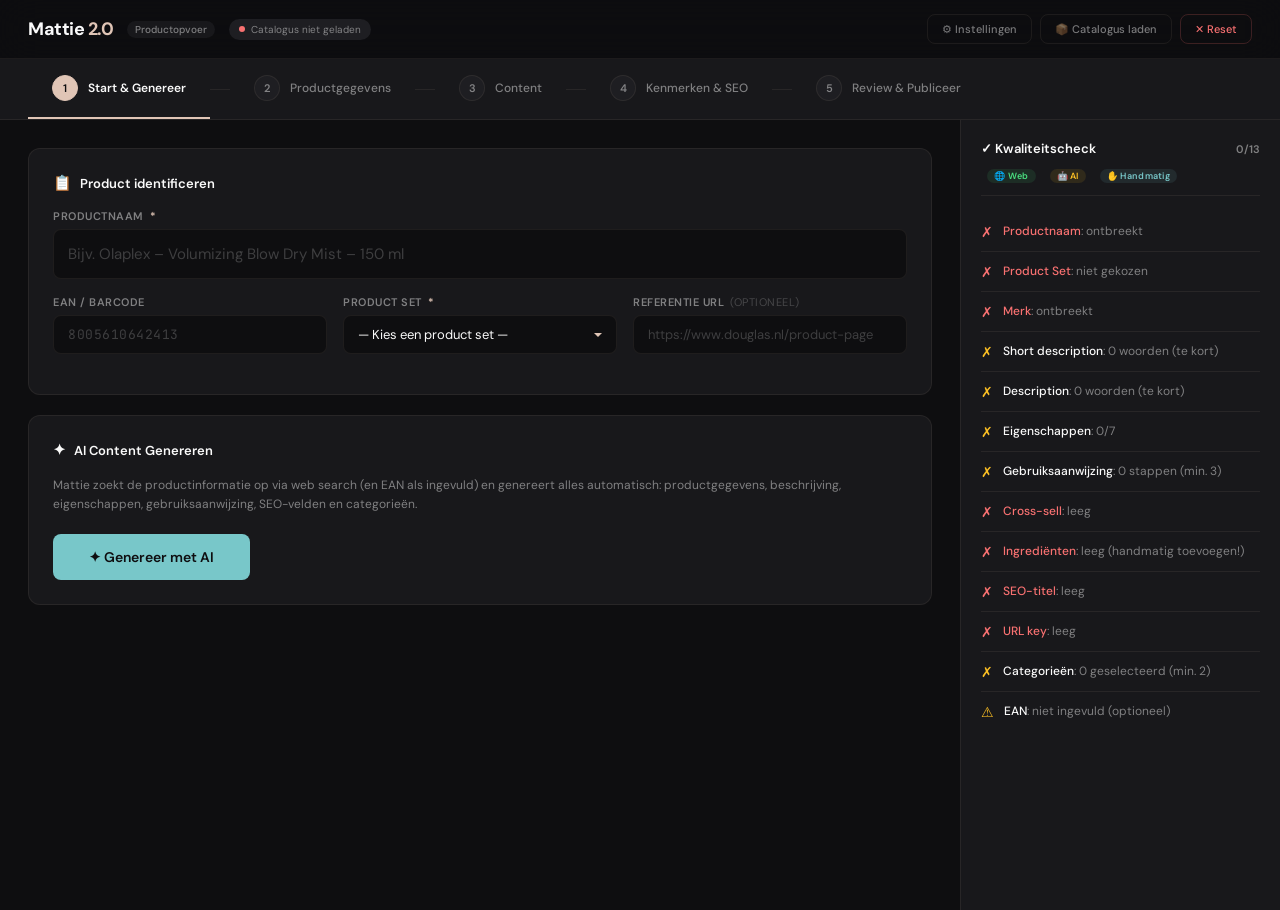
==== commit 80e9f34d: "Add files via upload" ====
--- a/index.html
+++ b/index.html
@@ -830,21 +830,6 @@
     beautyFields: ['kleurTint','maatLengte','materiaal','haartypeExtensions']
   }
 };
-  if (activeProductSet && PRODUCT_SET_CONFIG[activeProductSet]) return PRODUCT_SET_CONFIG[activeProductSet].productTypes;
-  return PRODUCT_TYPES;
-}
-function getActiveIkHeb() {
-  if (activeProductSet && PRODUCT_SET_CONFIG[activeProductSet]) return PRODUCT_SET_CONFIG[activeProductSet].ikHeb;
-  return IK_HEB;
-}
-function getActiveWerking() {
-  if (activeProductSet && PRODUCT_SET_CONFIG[activeProductSet]) return PRODUCT_SET_CONFIG[activeProductSet].werking;
-  return WERKING;
-}
-function getActiveVrijVan() {
-  if (activeProductSet && PRODUCT_SET_CONFIG[activeProductSet]) return PRODUCT_SET_CONFIG[activeProductSet].vrijVan;
-  return VRIJ_VAN;
-}
 
 // ─── Dynamic Field Definitions ───
 const FIELD_DEFS = {
@@ -885,1555 +870,6 @@
   haartypeExtensions: { label: 'Haartype (extensions)', placeholder: 'Bijv. Echt haar / Synthetisch / Remy', type: 'text' },
   verzachtend:        { label: 'Verzachtend',          placeholder: 'Bijv. Ja',                 type: 'text' },
 };
-  const cfg = activeProductSet ? PRODUCT_SET_CONFIG[activeProductSet] : null;
-
-  if (!cfg) { section.style.display = 'none'; return; }
-
-  const techFields = cfg.techFields || [];
-  const beautyFields = cfg.beautyFields || [];
-  const allFields = [...techFields, ...beautyFields];
-
-  if (allFields.length === 0) { section.style.display = 'none'; return; }
-
-  section.style.display = '';
-
-  // Set title based on type
-  if (techFields.length > 0 && beautyFields.length > 0) {
-    titleEl.textContent = 'Technische & Productspecificaties';
-    subEl.textContent = 'Vul de specificaties in voor dit product';
-  } else if (techFields.length > 0) {
-    titleEl.textContent = 'Technische Specificaties';
-    subEl.textContent = 'Vul de technische gegevens in van de tool';
-  } else {
-    titleEl.textContent = 'Productspecificaties';
-    subEl.textContent = 'Vul de productspecifieke gegevens in';
-  }
-
-  // Render fields
-  let html = '<div style="display:grid;grid-template-columns:1fr 1fr;gap:10px;">';
-  for (const fieldKey of allFields) {
-    const def = FIELD_DEFS[fieldKey];
-    if (!def) continue;
-    const val = dynamicFieldValues[fieldKey] || '';
-    html += `<div class="field">
-      <label class="field-label">${def.label}</label>
-      <input class="field-input" id="dynField_${fieldKey}" value="${escHTML(val)}" placeholder="${def.placeholder}" oninput="dynamicFieldValues['${fieldKey}']=this.value" style="font-size:13px;">
-    </div>`;
-  }
-  html += '</div>';
-  container.innerHTML = html;
-}
-
-// ─── Product Type Badges ───
-function renderProductTypeBadges() {
-  const c = document.getElementById('productTypeBadges');
-  c.innerHTML = '';
-  getActiveProductTypes().forEach(t => {
-    const btn = document.createElement('button');
-    btn.className = 'badge' + (document.getElementById('productType').value === t ? ' active' : '');
-    btn.textContent = t;
-    btn.onclick = () => { document.getElementById('productType').value = t; renderProductTypeBadges(); };
-    c.appendChild(btn);
-  });
-}
-
-// ─── Toggle Badges ───
-function renderToggleBadges(containerId, options, dataKey, infoId) {
-  const c = document.getElementById(containerId);
-  const searchId = containerId + 'Search';
-  const toggleId = containerId + 'Toggle';
-  const searchTerm = document.getElementById(searchId)?.value?.toLowerCase() || '';
-  const VISIBLE_COUNT = 20;
-
-  // Filter options by search
-  let filtered = options;
-  if (searchTerm) {
-    filtered = options.filter(opt => opt.toLowerCase().includes(searchTerm));
-  }
-
-  // Determine which are expanded
-  const isExpanded = c.dataset.expanded === 'true';
-
-  // Split into visible and hidden
-  const visibleOpts = searchTerm ? filtered : (isExpanded ? filtered : filtered.slice(0, VISIBLE_COUNT));
-  const hiddenCount = searchTerm ? 0 : Math.max(0, filtered.length - VISIBLE_COUNT);
-
-  // Build search input (only once)
-  let html = '';
-  if (!document.getElementById(searchId)) {
-    // Will be rendered by the caller
-  }
-
-  // Build badges
-  c.innerHTML = '';
-  const badgeWrap = document.createElement('div');
-  badgeWrap.style.cssText = 'display:flex;flex-wrap:wrap;gap:8px;';
-  visibleOpts.forEach(opt => {
-    const btn = document.createElement('button');
-    btn.className = 'badge' + (data[dataKey].includes(opt) ? ' active' : '');
-    btn.textContent = opt;
-    btn.onclick = () => {
-      const idx = data[dataKey].indexOf(opt);
-      if (idx >= 0) data[dataKey].splice(idx, 1); else data[dataKey].push(opt);
-      renderToggleBadges(containerId, options, dataKey, infoId);
-    };
-    badgeWrap.appendChild(btn);
-  });
-  c.appendChild(badgeWrap);
-
-  // Show more/less toggle
-  if (hiddenCount > 0 && !searchTerm) {
-    const toggleBtn = document.createElement('button');
-    toggleBtn.id = toggleId;
-    toggleBtn.style.cssText = 'margin-top:10px;padding:6px 16px;border:1.5px dashed #e0c5b6;border-radius:8px;background:transparent;color:#bf8d7a;font-size:12px;font-weight:600;cursor:pointer;font-family:Poppins,sans-serif;';
-    toggleBtn.textContent = isExpanded ? '▲ Minder tonen' : '▼ Toon alle ' + filtered.length + ' opties (+' + hiddenCount + ')';
-    toggleBtn.onclick = () => {
-      c.dataset.expanded = isExpanded ? 'false' : 'true';
-      renderToggleBadges(containerId, options, dataKey, infoId);
-    };
-    c.appendChild(toggleBtn);
-  }
-
-  // Selected info
-  const info = document.getElementById(infoId);
-  info.innerHTML = data[dataKey].length > 0 ? 'Geselecteerd: <strong>' + data[dataKey].join(', ') + '</strong>' : '';
-}
-
-// ─── Features ───
-function renderFeatures() {
-  const c = document.getElementById('featuresContainer');
-  c.innerHTML = '';
-  data.features.forEach((f, i) => {
-    const row = document.createElement('div');
-    row.className = 'list-row';
-    row.innerHTML = `<span class="list-num">${i+1}</span><input class="field-input" value="${escHTML(f)}" placeholder="Eigenschap ${i+1}..." oninput="data.features[${i}]=this.value">`;
-    c.appendChild(row);
-  });
-}
-
-// ─── Steps ───
-function renderSteps() {
-  const c = document.getElementById('stepsContainer');
-  c.innerHTML = '';
-  data.steps.forEach((s, i) => {
-    const row = document.createElement('div');
-    row.className = 'list-row';
-    row.innerHTML = `<span class="list-num">${i+1}.</span><input class="field-input" value="${escHTML(s)}" placeholder="Stap ${i+1}..." oninput="data.steps[${i}]=this.value">` +
-      (data.steps.length > 2 ? `<button class="remove-btn" onclick="removeStep(${i})">×</button>` : '');
-    c.appendChild(row);
-  });
-}
-function addStep() { data.steps.push(''); renderSteps(); }
-function removeStep(i) { data.steps.splice(i, 1); renderSteps(); }
-
-// ─── Categories ───
-function renderCategories() {
-  const c = document.getElementById('categoriesContainer');
-  c.innerHTML = '';
-  data.categories.forEach((cat, i) => {
-    const tag = document.createElement('span');
-    tag.className = 'cat-tag';
-    tag.innerHTML = escHTML(cat) + `<button onclick="removeCategory(${i})">×</button>`;
-    c.appendChild(tag);
-  });
-}
-function addCategory() {
-  const input = document.getElementById('newCatInput');
-  if (input.value.trim()) { data.categories.push(input.value.trim()); input.value = ''; renderCategories(); }
-}
-function removeCategory(i) { data.categories.splice(i, 1); renderCategories(); }
-
-// ─── SEO ───
-function autoGenerateSEO() {
-  const name = document.getElementById('productName').value;
-  if (!name) { alert('Vul eerst de productnaam in bij het tabblad Productinfo.'); return; }
-  // Productnaam zonder liggende streepjes voor SEO velden
-  const cleanName = name.replace(/\s*[-–—]\s*/g, ' ').replace(/\s+/g, ' ').trim();
-  const urlKey = name.toLowerCase().replace(/[^a-z0-9\s-]/g,'').replace(/\s+/g,'-').replace(/-+/g,'-').replace(/^-|-$/g,'');
-  document.getElementById('urlKey').value = urlKey;
-  document.getElementById('metaTitle').value = cleanName;
-  document.getElementById('seoTitle').value = cleanName + ' - morgen in huis✓';
-  document.getElementById('seoDescription').value = cleanName + ' bestel je voordelig op Haarshop.nl ✓ Morgen in Huis ✓ Achteraf betalen ✓ GRATIS verzending vanaf €35,-';
-  updateGooglePreview();
-}
-function updateGooglePreview() {
-  const title = document.getElementById('seoTitle').value;
-  const url = document.getElementById('urlKey').value;
-  const desc = document.getElementById('seoDescription').value;
-  const preview = document.getElementById('googlePreview');
-  if (title) {
-    preview.style.display = 'block';
-    document.getElementById('previewTitle').textContent = title;
-    document.getElementById('previewUrl').textContent = 'haarshop.nl › ' + (url || '...');
-    document.getElementById('previewDesc').textContent = desc || '...';
-  } else { preview.style.display = 'none'; }
-}
-
-// ─── API Key Modal ───
-// ─── API Key Management ───
-function showApiModal() {
-  const modal = document.getElementById('apiModal');
-  const input = document.getElementById('apiKeyInput');
-  const key = localStorage.getItem('haarshop_ai_key') || '';
-  input.value = key;
-  modal.style.display = 'flex';
-  updateApiKeyStatusInModal();
-  setTimeout(() => input.focus(), 100);
-}
-function closeApiModal() {
-  document.getElementById('apiModal').style.display = 'none';
-}
-function saveApiKey() {
-  const key = document.getElementById('apiKeyInput').value.trim();
-  if (key && !key.startsWith('sk-ant-')) {
-    showToast('API key moet beginnen met sk-ant-', 'error');
-    return;
-  }
-  localStorage.setItem('haarshop_ai_key', key);
-  updateApiKeyStatusInModal();
-  updateApiKeyHeaderBadge();
-  closeApiModal();
-  showToast(key ? 'API key opgeslagen.' : 'API key verwijderd.', 'success');
-}
-function removeApiKey() {
-  if (!confirm('Weet je zeker dat je de API key wilt verwijderen?')) return;
-  localStorage.removeItem('haarshop_ai_key');
-  document.getElementById('apiKeyInput').value = '';
-  updateApiKeyStatusInModal();
-  updateApiKeyHeaderBadge();
-  closeApiModal();
-  showToast('API key verwijderd.', 'info');
-}
-function updateApiKeyStatusInModal() {
-  const key = localStorage.getItem('haarshop_ai_key') || '';
-  const dot = document.getElementById('apiKeyStatusDot');
-  const text = document.getElementById('apiKeyStatusText');
-  if (key) {
-    dot.style.background = '#428e8c';
-    text.textContent = 'API key is ingesteld (' + key.substring(0, 12) + '...)';
-    text.style.color = '#428e8c';
-  } else {
-    dot.style.background = '#e57373';
-    text.textContent = 'Geen API key ingesteld — AI-generatie is niet beschikbaar';
-    text.style.color = '#e57373';
-  }
-}
-function updateApiKeyHeaderBadge() {
-  const key = localStorage.getItem('haarshop_ai_key') || '';
-  const badge = document.getElementById('apiKeyStatus');
-  if (badge) badge.textContent = key ? '✓ API Key' : 'API Key';
-}
-// Init header badge on load
-document.addEventListener('DOMContentLoaded', () => { updateApiKeyHeaderBadge(); });
-
-// ─── AI Generation (PRODUCTIE) ───
-async function generateWithAI() {
-  const input = document.getElementById('aiInput').value.trim();
-  if (!input) { showToast('Voer een productnaam in.', 'error'); return; }
-
-  const apiKey = localStorage.getItem('haarshop_ai_key') || '';
-  if (!apiKey) {
-    showToast('Stel eerst je API key in via het 🔑 icoon.', 'error');
-    showApiModal();
-    return;
-  }
-
-  const btn = document.getElementById('generateBtn');
-  btn.disabled = true;
-  btn.innerHTML = '<span class="spinning">⟳</span> Genereren...';
-
-  const refUrl = document.getElementById('aiUrl').value.trim();
-  const eanCode = document.getElementById('aiEan').value.trim();
-  const productSet = document.getElementById('aiProductSet').value;
-  const cfg = productSet ? PRODUCT_SET_CONFIG[productSet] : null;
-
-  // Build prompt
-  let userPrompt = `Genereer een complete Haarshop.nl productopvoer voor: "${input}"`;
-  if (eanCode) userPrompt += `\nEAN / Barcode: ${eanCode}`;
-  if (productSet) userPrompt += `\n\nProduct set: ${productSet}`;
-  if (refUrl) userPrompt += `\nReferentie URL: ${refUrl}`;
-  if (eanCode) userPrompt += `\n\nZOEK OP EAN: Zoek EERST op de EAN-code "${eanCode}" om het exacte product te identificeren. De EAN is de meest betrouwbare identifier — gebruik de gevonden productinformatie als basis.`;
-  if (aiUploadedFiles.length > 0) userPrompt += `\nEr zijn ${aiUploadedFiles.length} bestanden geüpload als extra referentie.`;
-
-  // Add product-set-specific context
-  if (cfg) {
-    userPrompt += `\n\nDit is een "${productSet}" product. Houd rekening met het volgende:`;
-    userPrompt += `\n- Kies productType uit: ${cfg.productTypes.join(', ')}`;
-    if (cfg.ikHeb.length > 0) userPrompt += `\n- Kies ikHeb uit: ${cfg.ikHeb.join(', ')}`;
-    else userPrompt += `\n- ikHeb: leeg laten (niet van toepassing voor dit producttype)`;
-    if (cfg.werking.length > 0) userPrompt += `\n- Kies werking uit: ${cfg.werking.join(', ')}`;
-    else userPrompt += `\n- werking: leeg laten (niet van toepassing voor dit producttype)`;
-    if (cfg.vrijVan.length > 0) userPrompt += `\n- Kies vrijVan uit: ${cfg.vrijVan.join(', ')}`;
-    else userPrompt += `\n- vrijVan: leeg laten (niet van toepassing voor dit producttype)`;
-    if (!cfg.showIngredients) userPrompt += `\n- ingredients: leeg laten (geen INCI bij dit producttype)`;
-    // Request specific tech/beauty fields
-    const allDynFields = [...(cfg.techFields || []), ...(cfg.beautyFields || [])];
-    if (allDynFields.length > 0) {
-      userPrompt += `\n- Vul ook het veld "specs" in het JSON object in met deze specifieke velden:`;
-      for (const fk of allDynFields) {
-        if (FIELD_DEFS[fk]) userPrompt += `\n  - "${fk}": "${FIELD_DEFS[fk].label}" (${FIELD_DEFS[fk].placeholder})`;
-      }
-    }
-  }
-
-  // Build sitemap context for AI
-  const brand = document.getElementById('aiInput').value.split(/\s*[-–—]\s*/)[0]?.trim() || '';
-  const pType = cfg?.productTypes?.[0] || '';
-  const sitemapContext = getRelevantSitemapUrls(brand, pType);
-
-  userPrompt += `\n\nZoek de ECHTE productinformatie op via web search. Gebruik de referentie-URL als die is opgegeven.
-
-CROSS-SELL & INTERNE LINKS — BELANGRIJK:
-- Gebruik ALLEEN echte haarshop.nl URLs die hieronder staan
-- Link bij een shampoo naar de bijpassende conditioner/masker van dezelfde lijn
-- Link bij een tool naar een bijpassend verzorgingsproduct van hetzelfde merk
-- Gebruik de EXACTE product-URLs als die beschikbaar zijn (niet raden)
-- Cross-sell in de gebruiksaanwijzing: link naar een specifiek product
-- Cross-sell tekst: link naar een categorie of specifiek product`;
-
-  if (sitemapContext) {
-    userPrompt += `\n\n${sitemapContext}`;
-  } else {
-    userPrompt += `\n\nBasis URL-structuur: /haarverzorging/shampoo, /haarverzorging/conditioners, /haarverzorging/haarmasker, /haarverzorging/treatment, /haarverzorging/haarolie, /haarverzorging/haarstyling, /tools/stijltangen, /tools/fohns, /huidverzorging, /make-up, /merken/[merknaam-lowercase]`;
-  }
-
-  userPrompt += `
-
-Antwoord UITSLUITEND als JSON object met deze velden:
-{
-  "productName": "exacte productnaam zoals op verpakking",
-  "ean": "EAN/barcode als gevonden, anders leeg",
-  "sku": "voorgestelde SKU-code (MERK-LIJN-TYPE-INHOUD formaat) of leeg",
-  "brand": "merknaam",
-  "line": "productlijn",
-  "subLine": "sublijn of leeg",
-  "productType": "producttype",
-  "subProductType": "sub-producttype of leeg",
-  "content": "inhoudsmaat bijv. 250 ml (of leeg bij tools)",
-  "shortDescription": "1 zin, 15-20 woorden, wat voor product is het en waarvoor. Gebruik de productnaam hier NIET (staat er al dikgedrukt boven). Neutraal geschreven.",
-  "description": "~100 woorden platte tekst. Begin NIET met productnaam. Begin met wat het product is en voor wie. Vervolg met kernwerking, ingrediënten, verwacht resultaat. Mag <strong> en <em> tags bevatten voor nadruk. Geen andere HTML. Geen wij/onze.",
-  "keyFeatures": ["6-7 concrete eigenschappen, elke zin eindigt met punt, noem ingrediënten waar relevant"],
-  "usageSteps": ["genummerde stappen, elke zin eindigt met punt. LAATSTE stap = cross-sell met 1-2 producten als <a href=PRODUCT-URL>productnaam</a>. Elk genoemd product MOET een link hebben. Gebruik product-URLs uit de meegeleverde lijst, of categorie-URL als fallback."],
-  "crossSellText": "1 zin die aankoop van 1-2 gerelateerde producten stimuleert. Elk product MOET een <a href> link hebben. Gebruik bij voorkeur product-URLs, categorie-URL alleen als fallback.",
-  "ingredients": "volledige INCI ingrediëntenlijst of leeg bij tools/accessoires",
-  "categories": ["altijd inclusief Nieuw en merk-categorie bijv. Kérastase Shampoo"],
-  "ikHeb": ["kies alleen uit de meegegeven opties"],
-  "werking": ["kies alleen uit de meegegeven opties"],
-  "vrijVan": ["kies alleen uit de meegegeven opties"],
-  "specs": {"veldnaam": "waarde"}
-}`;
-
-  try {
-    const response = await fetch('https://api.anthropic.com/v1/messages', {
-      method: 'POST',
-      headers: {
-        'Content-Type': 'application/json',
-        'x-api-key': apiKey,
-        'anthropic-version': '2023-06-01',
-        'anthropic-dangerous-direct-browser-access': 'true'
-      },
-      body: JSON.stringify({
-        model: 'claude-sonnet-4-20250514',
-        max_tokens: 8000,
-        system: `Je bent Productopvoer Mattie, de AI-assistent van Haarshop.nl voor het schrijven van SEO-geoptimaliseerde productbeschrijvingen.
-
-ZOEKREGELS:
-- Als een EAN/barcode is meegegeven, zoek daar EERST op — dit is de meest betrouwbare product-identifier
-- Zoek ALTIJD de echte productinformatie op via web search voordat je antwoord geeft
-- Verzin NOOIT specificaties, ingrediënten of kenmerken — als je iets niet vindt, laat het veld leeg
-- Zoek op de productnaam bij de merkwebsite, Nederlandse webshops (Douglas, Beautyplaza, Notino, Bol.com) of INCIDecoder voor ingrediënten
-- Als een referentie-URL is meegegeven, zoek daar ook
-
-SCHRIJFSTIJL:
-- Schrijf in foutloos, overtuigend en aantrekkelijk Nederlands
-- Toon: professioneel, inspirerend, toegankelijk, persoonlijk, informatief
-- Vermijd zoveel mogelijk 'wij' en 'onze'. Schrijf neutraal. Voorbeeld: NIET "Ontdek onze Infinity Braids" MAAR "Ontdek de verschillende modellen van de Infinity Braids"
-- Gebruik alleen 'wij' als het echt vanuit Haarshop is (bijv. "dan zorgen wij dat deze snel bij je wordt bezorgd")
-- Vermijd overmatig vakjargon, herhaling of overdreven claims
-
-OPMAAK PRODUCTOMSCHRIJVING (description veld):
-- Begin NIET met de productnaam (die wordt automatisch dikgedrukt ervoor geplaatst)
-- Begin met wat het product is, voor wie het geschikt is, wat het doet
-- Vervolg met uitgebreidere toelichting: kernwerking, ingrediënten, resultaat
-- ~100 woorden, platte tekst (je mag <strong> en <em> gebruiken voor nadruk)
-- Unieke tekst per product — niet generiek kopieerbaar
-
-BELANGRIJKSTE EIGENSCHAPPEN (keyFeatures):
-- 6 à 7 punten
-- Elke zin eindigt met een punt
-- Concrete, specifieke eigenschappen (niet generiek)
-- Noem actieve ingrediënten waar relevant
-
-GEBRUIKSAANWIJZING (usageSteps):
-- Genummerde stappen, elke zin eindigt met een punt
-- Laatste stap is ALTIJD cross-selling met een link naar een specifiek gerelateerd product
-- Bij shampoo → link naar de bijpassende conditioner of masker van dezelfde lijn
-- Bij conditioner → link naar het bijpassende haarmasker of treatment
-- Bij styling → link naar een verzorgingsproduct van hetzelfde merk
-- Bij tools → link naar een hittebeschermend of verzorgend product
-- Gebruik de EXACTE product-URLs uit de meegeleverde lijst als die beschikbaar zijn
-
-CROSS-SELL REGELS:
-- Link bij voorkeur naar specifieke productpagina-URLs (niet naar categoriepagina's)
-- Als product-URLs beschikbaar zijn in de meegeleverde lijst → gebruik die exacte URLs
-- Je mag maximaal 2 gerelateerde producten noemen (bijv. bij shampoo: conditioner + masker)
-- Elke productnaam die je noemt MOET een <a href> link hebben — noem NOOIT een product zonder link
-- ALLEEN als er geen relevante product-URLs beschikbaar zijn mag je uitwijken naar een categorie-URL als fallback
-- Voorbeeld GOED (2 producten): "Maak de routine compleet met de <a href="https://www.haarshop.nl/wella-ultimate-color-conditioner-200-ml">Wella Ultimate Color Conditioner</a> en het <a href="https://www.haarshop.nl/wella-ultimate-color-mask-150-ml">Wella Ultimate Color Mask</a> voor het beste resultaat."
-- Voorbeeld GOED (fallback categorie): "Bekijk het volledige aanbod <a href="https://www.haarshop.nl/merken/wella-sp">Wella Professionals producten</a> voor een complete verzorgingsroutine."
-- Voorbeeld FOUT: "Gebruik hierna de Wella Ultimate Color Conditioner of de Ultimate Color Mask" (geen links)
-
-ANTWOORDFORMAAT:
-- Antwoord UITSLUITEND met een JSON object
-- Geen uitleg, geen markdown backticks, geen tekst voor of na het JSON object
-- Gebruik NOOIT <cite>, , [1], of bronvermeldingen in de JSON-waarden — alleen schone tekst`,
-        tools: [{ type: 'web_search_20250305', name: 'web_search' }],
-        messages: [{ role: 'user', content: userPrompt }]
-      })
-    });
-
-    if (!response.ok) {
-      const errData = await response.json().catch(() => ({}));
-      throw new Error(errData?.error?.message || `API fout (${response.status})`);
-    }
-
-    const result = await response.json();
-    // Extract text from all content blocks (web search returns multiple blocks)
-    const allText = result.content
-      ?.filter(b => b.type === 'text')
-      .map(b => b.text || '')
-      .join('\n') || '';
-
-    // Robust JSON extraction: find the outermost { } that contains "productName"
-    let jsonStr = '';
-    let parsed = null;
-
-    // Strategy 1: Find JSON block between ```json ``` markers
-    const codeBlockMatch = allText.match(/```json\s*([\s\S]*?)```/);
-    if (codeBlockMatch) {
-      try { parsed = JSON.parse(codeBlockMatch[1].trim()); } catch(e) {}
-    }
-
-    // Strategy 2: Find balanced JSON object containing "productName"
-    if (!parsed) {
-      const startIdx = allText.indexOf('{"');
-      if (startIdx === -1) {
-        // Try with whitespace after {
-        const altStart = allText.indexOf('{\n');
-        if (altStart !== -1) {
-          jsonStr = extractBalancedJSON(allText, altStart);
-        }
-      } else {
-        jsonStr = extractBalancedJSON(allText, startIdx);
-      }
-      if (jsonStr) {
-        try { parsed = JSON.parse(jsonStr); } catch(e) {}
-      }
-    }
-
-    // Strategy 3: Brute force - try every { position
-    if (!parsed) {
-      for (let i = 0; i < allText.length; i++) {
-        if (allText[i] === '{') {
-          const candidate = extractBalancedJSON(allText, i);
-          if (candidate && candidate.includes('"productName"')) {
-            try { parsed = JSON.parse(candidate); break; } catch(e) {}
-          }
-        }
-      }
-    }
-
-    if (!parsed) {
-      throw new Error('Kon geen geldig JSON-antwoord vinden in de AI response. Probeer opnieuw.');
-    }
-
-    // Sanitize AI output: strip cite tags, antml tags, source references and other unwanted HTML
-    function cleanAiText(text) {
-      if (!text) return '';
-      return text
-        .replace(/<\/?cite[^>]*>/gi, '')
-        .replace(/<\/?antml:[^>]*>/gi, '')
-        .replace(/<\/?source[^>]*>/gi, '')
-        .replace(/<\/?ref[^>]*>/gi, '')
-        .replace(/\[\d+\]/g, '')           // [1] [2] source numbers
-        .replace(/【[^】]*】/g, '')          // 【source】 markers
-        .replace(/\s{2,}/g, ' ')           // collapse multiple spaces
-        .trim();
-    }
-    // For fields that should only have strong/em/br
-    function cleanAiHtml(text) {
-      if (!text) return '';
-      let clean = cleanAiText(text);
-      clean = clean.replace(/<(?!\/?(?:strong|em|b|i|br|a)\b)[^>]*>/gi, '');
-      return clean;
-    }
-
-    // Fill all fields
-    document.getElementById('productName').value = cleanAiText(parsed.productName || '');
-    document.getElementById('ean').value = cleanAiText(parsed.ean || document.getElementById('aiEan').value.trim() || '');
-    document.getElementById('sku').value = cleanAiText(parsed.sku || '');
-    document.getElementById('brand').value = cleanAiText(parsed.brand || '');
-    document.getElementById('line').value = cleanAiText(parsed.line || '');
-    document.getElementById('subLine').value = cleanAiText(parsed.subLine || '');
-    document.getElementById('contentSize').value = cleanAiText(parsed.content || '');
-    document.getElementById('productType').value = cleanAiText(parsed.productType || '');
-    document.getElementById('subProductType').value = cleanAiText(parsed.subProductType || '');
-    document.getElementById('shortDescription').value = cleanAiText(parsed.shortDescription || '');
-    document.getElementById('description').value = cleanAiHtml(parsed.description || '');
-    document.getElementById('crossSellText').value = cleanAiHtml(parsed.crossSellText || '');
-    document.getElementById('ingredients').value = cleanAiText(parsed.ingredients || '');
-
-    if (parsed.keyFeatures) { data.features = [...parsed.keyFeatures.map(cleanAiText), ...Array(7).fill('')].slice(0, 7); }
-    if (parsed.usageSteps) { data.steps = parsed.usageSteps.map(cleanAiHtml); }
-    if (parsed.categories) { data.categories = parsed.categories.map(cleanAiText); }
-    if (parsed.ikHeb) { data.ikHeb = parsed.ikHeb; }
-    if (parsed.werking) { data.werking = parsed.werking; }
-    if (parsed.vrijVan) { data.vrijVan = parsed.vrijVan; }
-
-    // Fill dynamic spec fields from AI response
-    if (parsed.specs && typeof parsed.specs === 'object') {
-      dynamicFieldValues = {};
-      for (const [key, val] of Object.entries(parsed.specs)) {
-        if (FIELD_DEFS[key] && val) dynamicFieldValues[key] = String(val);
-      }
-    }
-
-    // Set product set from dropdown if selected
-    activeProductSet = productSet;
-
-    // Auto SEO (zonder streepjes)
-    const name = parsed.productName || '';
-    if (name) {
-      const cleanName = name.replace(/\s*[-–—]\s*/g, ' ').replace(/\s+/g, ' ').trim();
-      const urlKey = name.toLowerCase().replace(/[^a-z0-9\s-]/g,'').replace(/\s+/g,'-').replace(/-+/g,'-').replace(/^-|-$/g,'');
-      document.getElementById('urlKey').value = urlKey;
-      document.getElementById('metaTitle').value = cleanName;
-      document.getElementById('seoTitle').value = cleanName + ' - morgen in huis✓';
-      document.getElementById('seoDescription').value = cleanName + ' bestel je voordelig op Haarshop.nl ✓ Morgen in Huis ✓ Achteraf betalen ✓ GRATIS verzending vanaf €35,-';
-    }
-
-    renderAll();
-    updateWordCounts();
-    updateProgress();
-    switchTab(1);
-    showToast('Product gegenereerd — controleer alle tabbladen', 'success');
-  } catch (err) {
-    console.error('AI generation error:', err);
-    showToast('AI fout: ' + err.message, 'error');
-  }
-
-  btn.disabled = false;
-  btn.innerHTML = '✦ Genereer met AI';
-}
-
-// ─── Build HTML ───
-function buildShortHTML() {
-  return '<p>' + document.getElementById('shortDescription').value + '</p>';
-}
-function buildFullHTML() {
-  const rawName = document.getElementById('productName').value || '[PRODUCTNAAM]';
-  // Productnaam zonder liggende streepjes in de omschrijving
-  const name = rawName.replace(/\s*[-–—]\s*/g, ' ').replace(/\s+/g, ' ').trim();
-  let desc = document.getElementById('description').value;
-  // Allow <strong>, <em>, <br> but strip all other HTML tags and markdown
-  desc = desc.replace(/<(?!\/?(?:strong|em|b|i|br)\b)[^>]*>/gi, '');
-  desc = desc.replace(/(\*{1,2}|_{1,2})(.*?)\1/g, '$2'); // strip markdown bold/italic
-  const features = data.features.filter(Boolean);
-  const steps = data.steps.filter(Boolean);
-  const crossSell = document.getElementById('crossSellText').value;
-
-  let html = `<p><strong>${name}</strong> ${desc}</p>\n\n`;
-  html += `<h2><strong>Belangrijkste eigenschappen</strong></h2>\n<ul>\n`;
-  features.forEach(f => html += `<li>${f}</li>\n`);
-  html += `</ul>\n\n`;
-  html += `<h2><strong>Gebruiksaanwijzing</strong></h2>\n<ol>\n`;
-  steps.forEach(s => html += `<li>${s}</li>\n`);
-  if (crossSell) html += `<li>${crossSell}</li>\n`;
-  html += `</ol>\n\n`;
-  html += `<h3><strong>${name} online kopen bij Haarshop.nl</strong></h3>\n`;
-  html += `<p>Shop dus nu de <strong>${name}</strong>, dan zorgen wij dat deze snel bij je thuis wordt bezorgd!</p>`;
-  return html;
-}
-function buildStructuredText() {
-  const lines = [
-    'Producttype: ' + document.getElementById('productType').value,
-    'Merk: ' + document.getElementById('brand').value,
-    'Lijn: ' + document.getElementById('line').value,
-    'Sub-lijn: ' + document.getElementById('subLine').value,
-    'Inhoud: ' + document.getElementById('contentSize').value,
-    'EAN: ' + document.getElementById('ean').value,
-    'SKU: ' + document.getElementById('sku').value,
-    'SEO-titel: ' + document.getElementById('seoTitle').value,
-    'SEO-beschrijving: ' + document.getElementById('seoDescription').value,
-    'URL key: ' + document.getElementById('urlKey').value,
-    'Categorieën: ' + data.categories.join(', '),
-    'Ik heb: ' + data.ikHeb.join(', '),
-    'Werking: ' + data.werking.join(', '),
-    'Vrij van: ' + data.vrijVan.join(', '),
-    'Ingrediënten: ' + document.getElementById('ingredients').value,
-  ];
-  // Add dynamic fields
-  for (const [key, val] of Object.entries(dynamicFieldValues)) {
-    if (val && FIELD_DEFS[key]) lines.push(FIELD_DEFS[key].label + ': ' + val);
-  }
-  return lines.join('\n');
-}
-
-// ─── Export rendering ───
-function updateExport() {
-  document.getElementById('exportShortHTML').textContent = buildShortHTML();
-  document.getElementById('exportFullHTML').textContent = buildFullHTML();
-  document.getElementById('exportPreview').innerHTML = buildFullHTML();
-  document.getElementById('exportIngredients').textContent = document.getElementById('ingredients').value || 'Nog geen ingrediënten ingevuld.';
-
-  const rows = [
-    ['Producttype', document.getElementById('productType').value],
-    ['Merk', document.getElementById('brand').value],
-    ['Lijn', document.getElementById('line').value],
-    ['Sub-lijn', document.getElementById('subLine').value],
-    ['Inhoud', document.getElementById('contentSize').value],
-    ['SEO-titel', document.getElementById('seoTitle').value],
-    ['URL key', document.getElementById('urlKey').value],
-    ['Categorieën', data.categories.join(', ')],
-    ['Ik heb', data.ikHeb.join(', ')],
-    ['Werking', data.werking.join(', ')],
-    ['Vrij van', data.vrijVan.join(', ')],
-  ];
-  // Add dynamic field rows
-  for (const [key, val] of Object.entries(dynamicFieldValues)) {
-    if (val && FIELD_DEFS[key]) rows.push([FIELD_DEFS[key].label, val]);
-  }
-  document.getElementById('exportDataTable').innerHTML = rows.map(([l,v]) =>
-    `<div class="data-row"><span class="data-label">${l}</span><span class="data-value">${v || '—'}</span></div>`
-  ).join('');
-}
-
-// ─── File Upload for AI Generator ───
-let aiUploadedFiles = [];
-function handleAiFileUpload(files) {
-  const maxFiles = 5;
-  const allowed = ['.pdf','.jpg','.jpeg','.png','.webp','.txt','.csv','.doc','.docx'];
-  for (const file of files) {
-    if (aiUploadedFiles.length >= maxFiles) { showToast('Maximum 5 bestanden bereikt.', 'error'); break; }
-    const ext = '.' + file.name.split('.').pop().toLowerCase();
-    if (!allowed.includes(ext)) { showToast(`${file.name}: bestandstype niet ondersteund.`, 'error'); continue; }
-    aiUploadedFiles.push(file);
-  }
-  renderAiFileList();
-}
-function removeAiFile(index) {
-  aiUploadedFiles.splice(index, 1);
-  renderAiFileList();
-}
-function renderAiFileList() {
-  const container = document.getElementById('aiFileList');
-  if (aiUploadedFiles.length === 0) { container.innerHTML = ''; return; }
-  container.innerHTML = aiUploadedFiles.map((f, i) => {
-    const ext = f.name.split('.').pop().toLowerCase();
-    const icon = ['pdf'].includes(ext) ? '📄' : ['jpg','jpeg','png','webp'].includes(ext) ? '🖼️' : '📝';
-    const sizeMB = (f.size / (1024*1024)).toFixed(1);
-    return `<div style="display:inline-flex;align-items:center;gap:6px;padding:4px 10px;background:rgba(224,197,182,0.08);border:1px solid rgba(224,197,182,0.15);border-radius:6px;font-size:11px;color:rgba(255,255,255,0.4);margin:3px 4px 3px 0;">
-      ${icon} <span style="color:rgba(255,255,255,0.6);max-width:140px;overflow:hidden;text-overflow:ellipsis;white-space:nowrap;">${f.name}</span>
-      <span style="color:rgba(255,255,255,0.2);">${sizeMB}MB</span>
-      <span onclick="removeAiFile(${i})" style="cursor:pointer;color:#bf8d7a;font-weight:700;margin-left:2px;" title="Verwijder">×</span>
-    </div>`;
-  }).join('');
-}
-
-// ─── Cross-sell Link Builder ───
-function insertCrossSellLink() {
-  const linkText = document.getElementById('crossSellLinkText').value.trim();
-  const linkUrl = document.getElementById('crossSellLinkUrl').value.trim();
-  const crossSellInput = document.getElementById('crossSellText');
-  const currentText = crossSellInput.value;
-
-  if (!linkText) { showToast('Vul een linktekst in.', 'error'); return; }
-  if (!linkUrl) { showToast('Vul een URL in.', 'error'); return; }
-
-  const htmlLink = `<a href="${linkUrl}">${linkText}</a>`;
-
-  if (currentText.includes(linkText)) {
-    // Replace plain text with link
-    crossSellInput.value = currentText.replace(linkText, htmlLink);
-    showToast('Link ingevoegd in bestaande tekst.', 'success');
-  } else {
-    // Append to end if word not found
-    crossSellInput.value = currentText ? currentText + ' ' + htmlLink : htmlLink;
-    showToast('Link toegevoegd aan cross-sell tekst.', 'info');
-  }
-
-  // Show preview
-  const preview = document.getElementById('crossSellPreview');
-  const previewContent = document.getElementById('crossSellPreviewContent');
-  preview.style.display = 'block';
-  previewContent.innerHTML = crossSellInput.value;
-
-  // Clear link fields
-  document.getElementById('crossSellLinkText').value = '';
-  document.getElementById('crossSellLinkUrl').value = '';
-}
-
-// Update cross-sell preview on input
-document.addEventListener('DOMContentLoaded', () => {
-  const csInput = document.getElementById('crossSellText');
-  if (csInput) {
-    csInput.addEventListener('input', () => {
-      const preview = document.getElementById('crossSellPreview');
-      const previewContent = document.getElementById('crossSellPreviewContent');
-      if (csInput.value.includes('<a ')) {
-        preview.style.display = 'block';
-        previewContent.innerHTML = csInput.value;
-      } else {
-        preview.style.display = 'none';
-      }
-    });
-  }
-});
-
-// ─── Ingredients Fetch from URL ───
-async function fetchIngredientsFromUrl() {
-  const url = document.getElementById('ingredientsFetchUrl').value.trim();
-  if (!url) { showToast('Vul een URL in om ingrediënten op te halen.', 'error'); return; }
-  if (!url.startsWith('http')) { showToast('Voer een geldige URL in (begin met http).', 'error'); return; }
-
-  const apiKey = localStorage.getItem('haarshop_ai_key') || '';
-  if (!apiKey) {
-    showToast('Stel eerst je API key in via het 🔑 icoon.', 'error');
-    showApiModal();
-    return;
-  }
-
-  const btn = document.getElementById('ingredientsFetchBtn');
-  const status = document.getElementById('ingredientsFetchStatus');
-  btn.disabled = true;
-  btn.textContent = '⟳ Ophalen...';
-  status.style.display = 'block';
-  status.style.color = 'rgba(255,255,255,0.3)';
-  status.textContent = 'Ingrediënten ophalen via AI...';
-
-  try {
-    // Use Anthropic API with web search to fetch ingredients from URL
-    const response = await fetch('https://api.anthropic.com/v1/messages', {
-      method: 'POST',
-      headers: {
-        'Content-Type': 'application/json',
-        'x-api-key': apiKey,
-        'anthropic-version': '2023-06-01',
-        'anthropic-dangerous-direct-browser-access': 'true'
-      },
-      body: JSON.stringify({
-        model: 'claude-sonnet-4-20250514',
-        max_tokens: 2000,
-        tools: [{ type: 'web_search_20250305', name: 'web_search' }],
-        messages: [{ role: 'user', content: `Ga naar deze URL en zoek de volledige INCI ingrediëntenlijst: ${url}\n\nGeef ALLEEN de ingrediëntenlijst terug, zonder uitleg. Geef de ingrediënten als komma-gescheiden tekst, precies zoals ze op de verpakking staan.` }]
-      })
-    });
-
-    if (!response.ok) {
-      const errData = await response.json().catch(() => ({}));
-      throw new Error(errData?.error?.message || `API fout (${response.status})`);
-    }
-
-    const result = await response.json();
-    const fetchedIngredients = result.content
-      ?.filter(b => b.type === 'text')
-      .map(b => b.text)
-      .join('')
-      .trim() || '';
-
-    if (!fetchedIngredients || fetchedIngredients.length < 10) {
-      throw new Error('Geen ingrediëntenlijst gevonden op deze pagina.');
-    }
-
-    const currentIngredients = document.getElementById('ingredients').value.trim();
-
-    if (currentIngredients) {
-      status.innerHTML = `<div style="margin-bottom:6px;color:#e0c5b6;">✓ Ingrediënten opgehaald</div>
-        <div style="padding:8px;background:rgba(255,255,255,0.03);border-radius:6px;margin-bottom:6px;">
-          <div style="font-size:10px;color:rgba(255,255,255,0.25);margin-bottom:4px;">OPGEHAALDE LIJST:</div>
-          <div style="font-size:11px;color:rgba(255,255,255,0.45);line-height:1.5;font-family:'Space Mono',monospace;word-break:break-word;">${escHTML(fetchedIngredients)}</div>
-        </div>
-        <div style="display:flex;gap:6px;margin-top:8px;">
-          <button onclick="applyFetchedIngredients(this)" data-ingredients="${encodeURIComponent(fetchedIngredients)}" style="padding:5px 12px;background:#428e8c;color:#fff;border:none;border-radius:5px;cursor:pointer;font-size:11px;font-weight:500;">✓ Vervangen</button>
-          <button onclick="document.getElementById('ingredientsFetchStatus').style.display='none'" style="padding:5px 12px;background:rgba(255,255,255,0.08);color:rgba(255,255,255,0.4);border:none;border-radius:5px;cursor:pointer;font-size:11px;">Annuleren</button>
-        </div>`;
-    } else {
-      document.getElementById('ingredients').value = fetchedIngredients;
-      status.innerHTML = '<span style="color:#428e8c;">✓ Ingrediënten ingevuld</span>';
-      setTimeout(() => status.style.display = 'none', 3000);
-    }
-  } catch (err) {
-    console.error('Ingredients fetch error:', err);
-    status.style.color = '#e57373';
-    status.textContent = 'Fout: ' + err.message;
-  }
-
-  btn.disabled = false;
-  btn.textContent = '🔍 Ophalen';
-}
-
-function applyFetchedIngredients(btnEl) {
-  const ingredients = decodeURIComponent(btnEl.dataset.ingredients);
-  document.getElementById('ingredients').value = ingredients;
-  document.getElementById('ingredientsFetchStatus').style.display = 'none';
-  showToast('Ingrediëntenlijst vervangen.', 'success');
-}
-
-// ─── Reset ───
-function resetAll() {
-  if (!confirm('Weet je zeker dat je alle velden wilt wissen?')) return;
-  document.querySelectorAll('input.field-input, textarea.field-textarea').forEach(el => el.value = '');
-  document.getElementById('aiInput').value = '';
-  document.getElementById('aiUrl').value = '';
-  document.getElementById('aiProductSet').value = '';
-  activeProductSet = '';
-  aiUploadedFiles = [];
-  renderAiFileList();
-  document.getElementById('crossSellLinkText').value = '';
-  document.getElementById('crossSellLinkUrl').value = '';
-  document.getElementById('crossSellPreview').style.display = 'none';
-  document.getElementById('ingredientsFetchUrl').value = '';
-  document.getElementById('ingredientsFetchStatus').style.display = 'none';
-  data.features = ['','','','','','',''];
-  data.steps = ['','','',''];
-  data.categories = [];
-  data.ikHeb = [];
-  data.werking = [];
-  data.vrijVan = [];
-  dynamicFieldValues = {};
-  // Clear saved state
-  localStorage.removeItem(SAVE_KEY);
-  renderAll();
-  updateWordCounts();
-  switchTab(0);
-  showToast('Alle velden gewist.', 'info');
-}
-
-// ─── Helpers ───
-// Extract balanced JSON object starting from position idx
-function extractBalancedJSON(text, idx) {
-  if (text[idx] !== '{') return null;
-  let depth = 0;
-  let inString = false;
-  let escape = false;
-  for (let i = idx; i < text.length; i++) {
-    const ch = text[i];
-    if (escape) { escape = false; continue; }
-    if (ch === '\\' && inString) { escape = true; continue; }
-    if (ch === '"' && !escape) { inString = !inString; continue; }
-    if (inString) continue;
-    if (ch === '{') depth++;
-    if (ch === '}') { depth--; if (depth === 0) return text.substring(idx, i + 1); }
-  }
-  return null;
-}
-
-function escHTML(s) { return s.replace(/&/g,'&amp;').replace(/"/g,'&quot;').replace(/</g,'&lt;').replace(/>/g,'&gt;'); }
-
-function renderAll() {
-  renderProductTypeBadges();
-  renderFeatures();
-  renderSteps();
-  renderCategories();
-  renderToggleBadges('ikHebBadges', getActiveIkHeb(), 'ikHeb', 'ikHebSelected');
-  renderToggleBadges('werkingBadges', getActiveWerking(), 'werking', 'werkingSelected');
-  renderToggleBadges('vrijVanBadges', getActiveVrijVan(), 'vrijVan', 'vrijVanSelected');
-  renderDynamicFields();
-  updateProgress();
-  // Toggle section visibility based on product set
-  const cfg = activeProductSet ? PRODUCT_SET_CONFIG[activeProductSet] : null;
-  const showIkHeb = !cfg || cfg.ikHeb.length > 0;
-  const showWerking = !cfg || cfg.werking.length > 0;
-  const showVrijVan = !cfg || cfg.vrijVan.length > 0;
-  const showIngr = !cfg || cfg.showIngredients !== false;
-  const ikHebSection = document.getElementById('ikHebSection');
-  const werkingSection = document.getElementById('werkingSection');
-  const vrijVanSection = document.getElementById('vrijVanSection');
-  const ingredientenSection = document.getElementById('ingredientenSection');
-  if (ikHebSection) ikHebSection.style.display = showIkHeb ? '' : 'none';
-  if (werkingSection) werkingSection.style.display = showWerking ? '' : 'none';
-  if (vrijVanSection) vrijVanSection.style.display = showVrijVan ? '' : 'none';
-  if (ingredientenSection) ingredientenSection.style.display = showIngr ? '' : 'none';
-  // Show product set badge in tab 1
-  const psBadge = document.getElementById('activeProductSetBadge');
-  if (psBadge) {
-    psBadge.style.display = activeProductSet ? 'inline-block' : 'none';
-    psBadge.textContent = activeProductSet || '';
-  }
-}
-
-// ─── Autosave / Autoload ───
-const SAVE_KEY = 'haarshop_productopvoer_state';
-const SAVE_FIELDS = ['productName','ean','sku','brand','line','subLine','contentSize','productType','subProductType',
-  'shortDescription','description','crossSellText','ingredients','urlKey','metaTitle','seoTitle','seoDescription',
-  'aiInput','aiUrl','aiEan'];
-
-function saveState() {
-  try {
-    const state = {};
-    // Text fields
-    SAVE_FIELDS.forEach(id => {
-      const el = document.getElementById(id);
-      if (el) state[id] = el.value;
-    });
-    // Data arrays
-    state._features = data.features;
-    state._steps = data.steps;
-    state._categories = data.categories;
-    state._ikHeb = data.ikHeb;
-    state._werking = data.werking;
-    state._vrijVan = data.vrijVan;
-    // Product set
-    state._activeProductSet = activeProductSet;
-    const psEl = document.getElementById('aiProductSet');
-    if (psEl) state._aiProductSetValue = psEl.value;
-    // Dynamic field values
-    state._dynamicFieldValues = dynamicFieldValues;
-    localStorage.setItem(SAVE_KEY, JSON.stringify(state));
-  } catch (e) { /* silently fail */ }
-}
-
-function loadState() {
-  try {
-    const raw = localStorage.getItem(SAVE_KEY);
-    if (!raw) return false;
-    const state = JSON.parse(raw);
-    // Text fields
-    SAVE_FIELDS.forEach(id => {
-      const el = document.getElementById(id);
-      if (el && state[id] !== undefined) el.value = state[id];
-    });
-    // Data arrays
-    if (state._features) data.features = state._features;
-    if (state._steps) data.steps = state._steps;
-    if (state._categories) data.categories = state._categories;
-    if (state._ikHeb) data.ikHeb = state._ikHeb;
-    if (state._werking) data.werking = state._werking;
-    if (state._vrijVan) data.vrijVan = state._vrijVan;
-    // Product set
-    if (state._activeProductSet) {
-      activeProductSet = state._activeProductSet;
-      const psEl = document.getElementById('aiProductSet');
-      if (psEl && state._aiProductSetValue) psEl.value = state._aiProductSetValue;
-    }
-    // Dynamic field values
-    if (state._dynamicFieldValues) dynamicFieldValues = state._dynamicFieldValues;
-    return true;
-  } catch (e) { return false; }
-}
-
-// Autosave on any input change (debounced)
-let saveTimer = null;
-function triggerAutosave() {
-  clearTimeout(saveTimer);
-  saveTimer = setTimeout(saveState, 500);
-}
-document.addEventListener('input', triggerAutosave);
-document.addEventListener('click', function(e) {
-  // Save when badges are clicked (ikHeb, werking, vrijVan toggles)
-  if (e.target.classList?.contains('badge')) setTimeout(saveState, 100);
-});
-
-// ─── Init ───
-const hadSavedState = loadState();
-renderAll();
-updateWordCounts();
-updateProgress();
-if (hadSavedState) {
-  showToast('Vorige sessie hersteld.', 'info');
-}
-
-// Live progress tracking
-['productName','brand','shortDescription','description','seoTitle'].forEach(id => {
-  const el = document.getElementById(id);
-  if (el) el.addEventListener('input', updateProgress);
-});
-
-// ──────────────────────────────────────────────
-// MAGENTO INTEGRATION
-// ──────────────────────────────────────────────
-
-let magentoCategories = [];
-let selectedMagentoCatIds = [];
-
-// ─── Save/Load config ───
-function saveMagentoConfig() {
-  const url = document.getElementById('magentoUrl')?.value.trim();
-  const key = document.getElementById('magentoApiKey')?.value.trim();
-  if (!url || !key) { addLog('error', 'Vul zowel de Magento URL als API key in.'); return; }
-  localStorage.setItem('haarshop_magento_url', url);
-  localStorage.setItem('haarshop_magento_key', key);
-  addLog('success', '✓ Magento instellingen opgeslagen.');
-  showToast('Magento instellingen opgeslagen.', 'success');
-}
-
-function loadMagentoConfig() {
-  const url = localStorage.getItem('haarshop_magento_url') || '';
-  const key = localStorage.getItem('haarshop_magento_key') || '';
-  if (document.getElementById('magentoUrl')) document.getElementById('magentoUrl').value = url;
-  if (document.getElementById('magentoApiKey')) document.getElementById('magentoApiKey').value = key;
-}
-
-// ─── Magento 2 REST API ───
-async function proxyRequest(action, method = 'GET', body = null) {
-  const baseUrl = (localStorage.getItem('haarshop_magento_url') || '').replace(/\/+$/, '');
-  const apiKey = localStorage.getItem('haarshop_magento_key') || '';
-
-  if (!baseUrl || !apiKey) {
-    throw new Error('Magento URL en API key zijn niet geconfigureerd. Ga naar de Magento-tab om deze in te stellen.');
-  }
-
-  const headers = {
-    'Authorization': `Bearer ${apiKey}`,
-    'Content-Type': 'application/json'
-  };
-
-  if (action === 'test-magento') {
-    const res = await fetch(`${baseUrl}/rest/V1/store/storeConfigs`, { method: 'GET', headers });
-    if (!res.ok) throw new Error(`Magento verbinding mislukt (${res.status})`);
-    const stores = await res.json();
-    const storeName = stores?.[0]?.base_url || baseUrl;
-    return { status: 'connected', store: storeName };
-  }
-
-  if (action === 'categories') {
-    const res = await fetch(`${baseUrl}/rest/V1/categories`, { method: 'GET', headers });
-    if (!res.ok) throw new Error(`Categorieën laden mislukt (${res.status})`);
-    const tree = await res.json();
-    // Flatten category tree
-    function flattenCats(node) {
-      let result = [];
-      if (node.id && node.id > 1) result.push({ id: node.id, name: node.name });
-      if (node.children_data) {
-        for (const child of node.children_data) {
-          result = result.concat(flattenCats(child));
-        }
-      }
-      return result;
-    }
-    // Build structured tree for display
-    function buildTree(node) {
-      let cats = [];
-      if (node.children_data) {
-        for (const child of node.children_data) {
-          const entry = { id: child.id, name: child.name };
-          if (child.children_data?.length) entry.children = buildTree(child);
-          cats.push(entry);
-        }
-      }
-      return cats;
-    }
-    return { categories: buildTree(tree), flat: flattenCats(tree) };
-  }
-
-  if (action.startsWith('search-products')) {
-    const q = new URLSearchParams(action.split('?')[1] || '').get('q') || '';
-    const searchUrl = `${baseUrl}/rest/V1/products?searchCriteria[filter_groups][0][filters][0][field]=name&searchCriteria[filter_groups][0][filters][0][value]=%25${encodeURIComponent(q)}%25&searchCriteria[filter_groups][0][filters][0][condition_type]=like&searchCriteria[pageSize]=10`;
-    const res = await fetch(searchUrl, { method: 'GET', headers });
-    if (!res.ok) throw new Error(`Product zoeken mislukt (${res.status})`);
-    const data = await res.json();
-    return { items: (data.items || []).map(p => ({ sku: p.sku, name: p.name, status: p.status, price: p.price })) };
-  }
-
-  if (action.startsWith('product-detail')) {
-    const sku = action.split('?sku=')[1] || '';
-    const res = await fetch(`${baseUrl}/rest/V1/products/${encodeURIComponent(sku)}`, { method: 'GET', headers });
-    if (!res.ok) throw new Error(`Product laden mislukt (${res.status})`);
-    const p = await res.json();
-    // Map custom attributes to flat object
-    const attrs = {};
-    if (p.custom_attributes) {
-      for (const attr of p.custom_attributes) {
-        attrs[attr.attribute_code] = attr.value;
-      }
-    }
-    return {
-      product: {
-        id: p.id, sku: p.sku, name: p.name, status: p.status, price: p.price,
-        weight: p.weight, visibility: p.visibility,
-        custom_attributes: attrs,
-        media_gallery_entries: p.media_gallery_entries || [],
-        category_ids: p.extension_attributes?.category_links?.map(c => parseInt(c.category_id)) || []
-      }
-    };
-  }
-
-  if (action === 'update-fields') {
-    const sku = body?.sku;
-    if (!sku) throw new Error('Geen SKU opgegeven voor update.');
-
-    // Build Magento product update payload
-    const productPayload = { product: {} };
-    const customAttrs = [];
-    const fields = body?.fields || {};
-
-    // Standard fields
-    if (fields.name) productPayload.product.name = fields.name;
-    if (fields.price) productPayload.product.price = parseFloat(fields.price);
-    if (fields.weight) productPayload.product.weight = parseFloat(fields.weight);
-    if (fields.status) productPayload.product.status = parseInt(fields.status);
-
-    // Custom attributes
-    const customFieldKeys = ['description','short_description','meta_title','meta_description','url_key',
-      'brand','product_line','sub_line','content_size','ingredients','ik_heb','werking','vrij_van',
-      'product_type','sub_product_type','cross_sell_text'];
-    for (const key of customFieldKeys) {
-      if (fields[key] !== undefined) customAttrs.push({ attribute_code: key, value: fields[key] });
-    }
-    if (customAttrs.length) productPayload.product.custom_attributes = customAttrs;
-
-    // Category assignment
-    if (fields.category_ids) {
-      productPayload.product.extension_attributes = {
-        category_links: fields.category_ids.map((id, idx) => ({ category_id: String(id), position: idx }))
-      };
-    }
-
-    const res = await fetch(`${baseUrl}/rest/V1/products/${encodeURIComponent(sku)}`, {
-      method: 'PUT', headers, body: JSON.stringify(productPayload)
-    });
-    if (!res.ok) {
-      const errBody = await res.json().catch(() => ({}));
-      throw new Error(errBody?.message || `Update mislukt (${res.status})`);
-    }
-    return { success: true, updated_fields: Object.keys(fields).length, product: body };
-  }
-
-  if (action === 'upload-image') {
-    const sku = body?.sku;
-    const imageData = body?.image;
-    if (!sku || !imageData) throw new Error('SKU en afbeelding zijn vereist.');
-
-    const res = await fetch(`${baseUrl}/rest/V1/products/${encodeURIComponent(sku)}/media`, {
-      method: 'POST', headers,
-      body: JSON.stringify({
-        entry: {
-          media_type: 'image',
-          label: imageData.label || '',
-          position: imageData.position || 0,
-          disabled: false,
-          types: imageData.types || [],
-          content: {
-            base64_encoded_data: imageData.base64,
-            type: imageData.mimeType || 'image/jpeg',
-            name: imageData.filename || 'product-image.jpg'
-          }
-        }
-      })
-    });
-    if (!res.ok) {
-      const errBody = await res.json().catch(() => ({}));
-      throw new Error(errBody?.message || `Afbeelding upload mislukt (${res.status})`);
-    }
-    return { success: true, id: await res.json() };
-  }
-
-  return {};
-}
-
-// ─── Log helper ───
-function addLog(type, message) {
-  const log = document.getElementById('magentoLog');
-  log.style.display = 'block';
-  const time = new Date().toLocaleTimeString('nl-NL');
-  const entry = document.createElement('div');
-  entry.className = 'magento-log-entry ' + type;
-  const prefix = type === 'success' ? '✓' : type === 'error' ? '✗' : type === 'warn' ? '⚠' : '→';
-  entry.textContent = `[${time}] ${prefix} ${message}`;
-  log.appendChild(entry);
-  log.scrollTop = log.scrollHeight;
-}
-
-// ─── Test connection ───
-async function testMagentoConnection() {
-  addLog('info', 'Verbinding testen...');
-  const statusEl = document.getElementById('magentoStatus');
-  try {
-    // First test proxy itself
-    const proxyTest = await proxyRequest('test-magento');
-    if (proxyTest.status === 'connected') {
-      statusEl.className = 'magento-status connected';
-      statusEl.innerHTML = '<span class="status-dot green"></span><span>Verbonden met Magento 2 — ' + (proxyTest.store || '') + '</span>';
-      addLog('success', 'Succesvol verbonden met Magento! Store: ' + (proxyTest.store || 'onbekend'));
-    } else {
-      throw new Error(proxyTest.message || 'Onbekende fout');
-    }
-  } catch (err) {
-    statusEl.className = 'magento-status error';
-    statusEl.innerHTML = '<span class="status-dot red"></span><span>Verbindingsfout: ' + err.message + '</span>';
-    addLog('error', 'Verbinding mislukt: ' + err.message);
-  }
-}
-
-// ─── Load categories from Magento ───
-async function loadMagentoCategories() {
-  addLog('info', 'Categorieën ophalen uit Magento...');
-  try {
-    const result = await proxyRequest('categories');
-    if (result.categories) {
-      // Flatten for dropdown: build flat list with paths
-      function flattenForDropdown(cats, path = '') {
-        let flat = [];
-        for (const c of cats) {
-          const fullPath = path ? `${path} > ${c.name}` : c.name;
-          flat.push({ id: c.id, name: c.name, path: fullPath });
-          if (c.children) flat = flat.concat(flattenForDropdown(c.children, fullPath));
-        }
-        return flat;
-      }
-      magentoCategories = result.flat || flattenForDropdown(result.categories);
-      addLog('success', magentoCategories.length + ' categorieën geladen.');
-      renderMagentoCatDropdown();
-    } else {
-      throw new Error('Onverwacht antwoord');
-    }
-  } catch (err) {
-    addLog('error', 'Categorieën laden mislukt: ' + err.message);
-  }
-}
-
-function renderMagentoCatDropdown(filter = '') {
-  const dd = document.getElementById('magentoCatDropdown');
-  const filtered = filter
-    ? magentoCategories.filter(c => c.name.toLowerCase().includes(filter.toLowerCase()) || c.path.toLowerCase().includes(filter.toLowerCase()))
-    : magentoCategories;
-  dd.innerHTML = filtered.slice(0, 30).map(c =>
-    `<div class="category-option" onmousedown="selectMagentoCat(${c.id}, '${escHTML(c.name)}')">
-      <strong>${escHTML(c.name)}</strong>
-      <div class="path">${escHTML(c.path)}</div>
-    </div>`
-  ).join('');
-}
-
-function filterMagentoCategories() {
-  const val = document.getElementById('magentoCatSearch').value;
-  renderMagentoCatDropdown(val);
-  document.getElementById('magentoCatDropdown').classList.add('open');
-}
-
-function selectMagentoCat(id, name) {
-  if (!selectedMagentoCatIds.find(c => c.id === id)) {
-    selectedMagentoCatIds.push({ id, name });
-    renderMagentoCatTags();
-  }
-  document.getElementById('magentoCatSearch').value = '';
-  document.getElementById('magentoCatDropdown').classList.remove('open');
-}
-
-function removeMagentoCat(id) {
-  selectedMagentoCatIds = selectedMagentoCatIds.filter(c => c.id !== id);
-  renderMagentoCatTags();
-}
-
-function renderMagentoCatTags() {
-  const container = document.getElementById('magentoCatTags');
-  container.innerHTML = selectedMagentoCatIds.map(c =>
-    `<span class="cat-tag">${escHTML(c.name)} <small style="opacity:0.6">(${c.id})</small><button onclick="removeMagentoCat(${c.id})">×</button></span>`
-  ).join('');
-}
-
-// ─── Update summary before push ───
-// ─── Opvoer: Product zoeken & koppelen ───
-let opvoerProduct = null; // { sku, name, id, status, price, custom_attributes, category_ids }
-
-async function searchOpvoerProduct() {
-  const query = document.getElementById('opvoerProductSearch').value.trim();
-  if (!query) return;
-  const container = document.getElementById('opvoerSearchResults');
-  container.style.display = 'block';
-  container.innerHTML = '<p style="color:#888;font-size:13px;padding:8px;">🔍 Zoeken...</p>';
-  try {
-    const result = await proxyRequest('search-products?q=' + encodeURIComponent(query));
-    if (result.items && result.items.length > 0) {
-      container.innerHTML = result.items.map(p =>
-        `<div class="img-search-result" ondblclick="linkOpvoerProduct('${escHTML(p.sku)}')">
-          <div>
-            <div class="name">${escHTML(p.name)}</div>
-            <div class="meta">SKU: ${escHTML(p.sku)} · €${parseFloat(p.price).toFixed(2)} · ${p.status == 1 ? '🟢 Actief' : '🔴 Uit'}</div>
-          </div>
-          <button class="select-btn" onclick="event.stopPropagation();linkOpvoerProduct('${escHTML(p.sku)}')">Koppelen →</button>
-        </div>`
-      ).join('') + `<p style="font-size:11px;color:#bbb;margin-top:8px;">${result.items.length} resultaten</p>`;
-    } else {
-      container.innerHTML = '<p style="color:#999;font-size:13px;padding:8px;">Geen producten gevonden.</p>';
-    }
-  } catch (err) {
-    container.innerHTML = '<p style="color:#e74c3c;font-size:13px;padding:8px;">Fout: ' + err.message + '</p>';
-  }
-}
-
-async function linkOpvoerProduct(sku) {
-  try {
-    const result = await proxyRequest('product-detail?sku=' + encodeURIComponent(sku));
-    if (result.product) {
-      opvoerProduct = result.product;
-      document.getElementById('opvoerSearchResults').style.display = 'none';
-      document.getElementById('opvoerProductSearch').value = '';
-      renderOpvoerLinked();
-    }
-  } catch (err) {
-    alert('Kon product niet ophalen: ' + err.message);
-  }
-}
-
-function unlinkOpvoerProduct() {
-  opvoerProduct = null;
-  document.getElementById('opvoerLinkedBanner').style.display = 'none';
-  document.getElementById('opvoerFieldMapCard').style.display = 'none';
-  document.getElementById('opvoerPushCard').style.display = 'none';
-}
-
-function renderOpvoerLinked() {
-  if (!opvoerProduct) return;
-  const banner = document.getElementById('opvoerLinkedBanner');
-  banner.style.display = 'block';
-  document.getElementById('opvoerLinkedName').textContent = opvoerProduct.name;
-  document.getElementById('opvoerLinkedSku').textContent = '(' + opvoerProduct.sku + ')';
-  document.getElementById('opvoerLinkedStatus').innerHTML = opvoerProduct.status == 1 ? '🟢 Actief' : '🔴 Uitgeschakeld';
-  
-  const ca = opvoerProduct.custom_attributes || {};
-  const filledAttrs = Object.keys(ca).filter(k => ca[k] && ca[k] !== '');
-  document.getElementById('opvoerLinkedMeta').textContent = 
-    `€${parseFloat(opvoerProduct.price || 0).toFixed(2)} · ${opvoerProduct.image_count || 0} afbeelding(en) · ${filledAttrs.length} attributen ingevuld · ${(opvoerProduct.category_ids || []).length} categorieën`;
-
-  // Pre-fill price if set
-  if (opvoerProduct.price) document.getElementById('magentoPrice').value = opvoerProduct.price;
-
-  document.getElementById('opvoerFieldMapCard').style.display = 'block';
-  document.getElementById('opvoerPushCard').style.display = 'block';
-  buildFieldMap();
-}
-
-// ─── Veldmapping overzicht bouwen ───
-function buildFieldMap() {
-  const fields = [
-    { key: 'name',             label: 'Productnaam',       magento: 'name',              getValue: () => document.getElementById('productName').value },
-    { key: 'shortDescription', label: 'Short description', magento: 'short_description', getValue: () => document.getElementById('shortDescription').value },
-    { key: 'descriptionHTML',  label: 'Omschrijving HTML', magento: 'description',       getValue: () => buildFullHTML() },
-    { key: 'metaTitle',        label: 'Meta titel (SEO)',  magento: 'meta_title',        getValue: () => document.getElementById('metaTitle').value },
-    { key: 'seoDescription',   label: 'SEO beschrijving',  magento: 'meta_description',  getValue: () => document.getElementById('seoDescription').value },
-    { key: 'urlKey',           label: 'URL key',           magento: 'url_key',           getValue: () => document.getElementById('urlKey').value },
-    { key: 'ingredients',      label: 'Ingrediënten',      magento: 'ingredients',       getValue: () => document.getElementById('ingredients').value },
-    { key: 'brand',            label: 'Merk',              magento: 'brand',             getValue: () => document.getElementById('brand').value },
-    { key: 'line',             label: 'Lijn',              magento: 'product_line',      getValue: () => document.getElementById('line').value },
-    { key: 'productType',      label: 'Producttype',       magento: 'product_type_custom', getValue: () => document.getElementById('productType').value },
-    { key: 'contentSize',      label: 'Inhoud',            magento: 'content_size',      getValue: () => document.getElementById('contentSize').value },
-    { key: 'ikHeb',            label: 'Ik heb',            magento: 'ik_heb',            getValue: () => data.ikHeb.join(', ') },
-    { key: 'werking',          label: 'Werking',           magento: 'werking',           getValue: () => data.werking.join(', ') },
-    { key: 'vrijVan',          label: 'Vrij van',          magento: 'vrij_van',          getValue: () => data.vrijVan.join(', ') },
-    { key: 'metaKeywords',     label: 'Meta keywords',     magento: 'meta_keyword',      getValue: () => [...data.ikHeb, ...data.werking, document.getElementById('brand').value].filter(Boolean).join(', ') },
-  ];
-
-  const ca = opvoerProduct?.custom_attributes || {};
-
-  const html = `
-    <table style="width:100%;border-collapse:collapse;font-size:13px;">
-      <thead>
-        <tr style="background:#f9f4ef;">
-          <th style="padding:10px 14px;text-align:left;font-weight:600;border-bottom:1px solid #e5dcd1;width:30px;">
-            <input type="checkbox" id="opvoerSelectAll" checked onchange="toggleAllOpvoerFields(this.checked)">
-          </th>
-          <th style="padding:10px 14px;text-align:left;font-weight:600;border-bottom:1px solid #e5dcd1;">Veld</th>
-          <th style="padding:10px 14px;text-align:left;font-weight:600;border-bottom:1px solid #e5dcd1;font-family:'Space Mono',monospace;font-size:11px;">Magento attribuut</th>
-          <th style="padding:10px 14px;text-align:left;font-weight:600;border-bottom:1px solid #e5dcd1;">Tool waarde</th>
-          <th style="padding:10px 14px;text-align:left;font-weight:600;border-bottom:1px solid #e5dcd1;">Huidige Magento waarde</th>
-        </tr>
-      </thead>
-      <tbody>
-        ${fields.map(f => {
-          const toolVal = f.getValue();
-          const magentoVal = f.key === 'name' ? opvoerProduct.name : (ca[f.magento] || '');
-          const hasToolVal = toolVal && toolVal.trim() !== '';
-          const hasMagentoVal = magentoVal && String(magentoVal).trim() !== '';
-          const isOverwrite = hasToolVal && hasMagentoVal;
-          return `
-          <tr style="border-bottom:1px solid #f2ece4;" data-field="${f.key}">
-            <td style="padding:10px 14px;">
-              <input type="checkbox" class="opvoer-field-cb" data-key="${f.key}" ${hasToolVal ? 'checked' : ''} ${!hasToolVal ? 'disabled' : ''}>
-            </td>
-            <td style="padding:10px 14px;font-weight:500;">
-              ${f.label}
-              ${isOverwrite ? '<span style="color:#f39c12;font-size:10px;margin-left:4px;" title="Overschrijft bestaande waarde">⚠ overschrijft</span>' : ''}
-            </td>
-            <td style="padding:10px 14px;font-family:'Space Mono',monospace;font-size:11px;color:#888;">${f.magento}</td>
-            <td style="padding:10px 14px;max-width:200px;overflow:hidden;text-overflow:ellipsis;white-space:nowrap;">
-              ${hasToolVal ? '<span style="color:#27ae60;">✓</span> ' + escHTML(toolVal.substring(0, 60)) + (toolVal.length > 60 ? '…' : '') : '<span style="color:#ccc;">— leeg</span>'}
-            </td>
-            <td style="padding:10px 14px;max-width:200px;overflow:hidden;text-overflow:ellipsis;white-space:nowrap;color:#888;">
-              ${hasMagentoVal ? escHTML(String(magentoVal).substring(0, 60).replace(/<[^>]*>/g, '')) + (String(magentoVal).length > 60 ? '…' : '') : '<span style="color:#ccc;">— leeg</span>'}
-            </td>
-          </tr>`;
-        }).join('')}
-      </tbody>
-    </table>
-  `;
-  document.getElementById('opvoerFieldMap').innerHTML = html;
-  updateOpvoerPushSummary();
-}
-
-function toggleAllOpvoerFields(checked) {
-  document.querySelectorAll('.opvoer-field-cb:not(:disabled)').forEach(cb => cb.checked = checked);
-  updateOpvoerPushSummary();
-}
-
-function updateOpvoerPushSummary() {
-  if (!opvoerProduct) return;
-  const selectedFields = [...document.querySelectorAll('.opvoer-field-cb:checked')].map(cb => cb.dataset.key);
-  const price = document.getElementById('magentoPrice').value;
-  const cats = selectedMagentoCatIds.length;
-
-  document.getElementById('opvoerPushSummary').innerHTML = [
-    ['Product', opvoerProduct.name + ' (' + opvoerProduct.sku + ')'],
-    ['Te updaten velden', selectedFields.length + ' van ' + document.querySelectorAll('.opvoer-field-cb').length],
-    ['Prijs', price ? '€ ' + parseFloat(price).toFixed(2) : '<span style="color:#999;">— niet wijzigen</span>'],
-    ['Categorieën', cats > 0 ? cats + ' geselecteerd' : '<span style="color:#999;">— niet wijzigen</span>'],
-    ['Status', document.getElementById('magentoProductStatus').options[document.getElementById('magentoProductStatus').selectedIndex].text],
-  ].map(([l, v]) => `<div class="magento-summary-row"><span class="magento-summary-label">${l}</span><span class="magento-summary-value">${v}</span></div>`).join('');
-}
-
-// ─── Push alle velden naar Magento ───
-async function pushAllFieldsToMagento() {
-  if (!opvoerProduct) { alert('Koppel eerst een product.'); return; }
-
-  const selectedKeys = [...document.querySelectorAll('.opvoer-field-cb:checked')].map(cb => cb.dataset.key);
-  if (selectedKeys.length === 0 && !document.getElementById('magentoPrice').value) {
-    alert('Selecteer minimaal één veld om te pushen.'); return;
-  }
-
-  const btn = document.getElementById('pushBtn');
-  btn.disabled = true;
-  btn.innerHTML = '<span class="spinning">⟳</span> Velden bijwerken in Magento...';
-
-  addLog('info', 'Product "' + opvoerProduct.name + '" (' + opvoerProduct.sku + ') bijwerken...');
-  addLog('info', selectedKeys.length + ' veld(en) geselecteerd voor update');
-
-  // Build field getters
-  const fieldGetters = {
-    name:             () => document.getElementById('productName').value,
-    shortDescription: () => document.getElementById('shortDescription').value,
-    descriptionHTML:  () => buildFullHTML(),
-    metaTitle:        () => document.getElementById('metaTitle').value,
-    seoDescription:   () => document.getElementById('seoDescription').value,
-    urlKey:           () => document.getElementById('urlKey').value,
-    ingredients:      () => document.getElementById('ingredients').value,
-    brand:            () => document.getElementById('brand').value,
-    line:             () => document.getElementById('line').value,
-    productType:      () => document.getElementById('productType').value,
-    contentSize:      () => document.getElementById('contentSize').value,
-    ikHeb:            () => data.ikHeb,
-    werking:          () => data.werking,
-    vrijVan:          () => data.vrijVan,
-    metaKeywords:     () => [...data.ikHeb, ...data.werking, document.getElementById('brand').value].filter(Boolean).join(', '),
-  };
-
-  const payload = { sku: opvoerProduct.sku };
-
-  // Add selected fields
-  selectedKeys.forEach(key => {
-    if (fieldGetters[key]) {
-      payload[key] = fieldGetters[key]();
-    }
-  });
-
-  // Add price, qty, status, weight if set
-  const price = document.getElementById('magentoPrice').value;
-  if (price) payload.price = price;
-  
-  const qty = document.getElementById('magentoQty').value;
-  if (qty) payload.qty = qty;
-  
-  payload.status = document.getElementById('magentoProductStatus').value;
-  
-  const weight = document.getElementById('magentoWeight').value;
-  if (weight) payload.weight = weight;
-
-  // Categories
-  if (selectedMagentoCatIds.length > 0) {
-    payload.categoryIds = selectedMagentoCatIds.map(c => c.id);
-  }
-
-  try {
-    addLog('info', 'Payload versturen...');
-    const result = await proxyRequest('update-fields', 'POST', payload);
-    if (result.success) {
-      addLog('success', '✅ ' + (result.updated_fields || 0) + ' velden bijgewerkt.');
-      if (result.product?.id) {
-        addLog('info', 'Magento product ID: ' + result.product.id);
-      }
-      btn.innerHTML = '✅ Product bijgewerkt!';
-      btn.style.background = '#27ae60';
-      // Refresh product data
-      try {
-        const refreshed = await proxyRequest('product-detail?sku=' + encodeURIComponent(opvoerProduct.sku));
-        if (refreshed.product) {
-          opvoerProduct = refreshed.product;
-          buildFieldMap();
-          addLog('info', 'Productgegevens ververst.');
-        }
-      } catch (e) {}
-      setTimeout(() => {
-        btn.innerHTML = '🚀 Alle velden naar Magento pushen';
-        btn.style.background = '';
-        btn.disabled = false;
-      }, 4000);
-    } else {
-      throw new Error(result.message || 'Onbekende fout');
-    }
-  } catch (err) {
-    addLog('error', 'Fout: ' + err.message);
-    btn.innerHTML = '🚀 Alle velden naar Magento pushen';
-    btn.disabled = false;
-  }
-}
-
-// ─── Tab 6 auto-refresh ───
-const origSwitchTab = switchTab;
-switchTab = function(idx) {
-  document.querySelectorAll('.tab-content').forEach((el, i) => el.classList.toggle('active', i === idx));
-  document.querySelectorAll('.tab-btn').forEach((el, i) => el.classList.toggle('active', i === idx));
-  if (idx === 4) updateGooglePreview();
-  if (idx === 5) updateExport();
-  if (idx === 7 && opvoerProduct) buildFieldMap();
-};
-
-const FIELD_DEFS = {
-  // Tech specs
-  wattage:            { label: 'Wattage',              placeholder: 'Bijv. 2200W',               type: 'text' },
-  maxTemperatuur:     { label: 'Max. temperatuur',     placeholder: 'Bijv. 230°C',               type: 'text' },
-  temperatuurstanden: { label: 'Temperatuurstanden',   placeholder: 'Bijv. 3 standen / variabel', type: 'text' },
-  plaatmateriaal:     { label: 'Plaatmateriaal',       placeholder: 'Bijv. Keramisch / Titanium / Toermalijn', type: 'text' },
-  plaatbreedte:       { label: 'Plaatbreedte',         placeholder: 'Bijv. 25 mm',               type: 'text' },
-  snoerlengte:        { label: 'Snoerlengte',          placeholder: 'Bijv. 2,7 m',               type: 'text' },
-  gewicht:            { label: 'Gewicht',              placeholder: 'Bijv. 490 gram',            type: 'text' },
-  opwarmtijd:         { label: 'Opwarmtijd',           placeholder: 'Bijv. 30 seconden',         type: 'text' },
-  autoShutoff:        { label: 'Auto shut-off',        placeholder: 'Bijv. Ja, na 30 min',       type: 'text' },
-  ionentechnologie:   { label: 'Ionentechnologie',     placeholder: 'Bijv. Ja / Nee',            type: 'text' },
-  snelheidsstanden:   { label: 'Snelheidsstanden',     placeholder: 'Bijv. 2 snelheden',         type: 'text' },
-  coolShot:           { label: 'Cool shot',            placeholder: 'Bijv. Ja',                  type: 'text' },
-  opzetstukken:       { label: 'Opzetstukken',         placeholder: 'Bijv. Diffuser, concentrator', type: 'text' },
-  diameter:           { label: 'Diameter (mm)',        placeholder: 'Bijv. 32 mm',               type: 'text' },
-  geschiktHaartype:   { label: 'Geschikt haartype',    placeholder: 'Bijv. Alle haartypes / Dik haar', type: 'text' },
-  kleurUitvoering:    { label: 'Kleur/Uitvoering',     placeholder: 'Bijv. Zwart / Roségoud',    type: 'text' },
-  // Beauty specs
-  kleurTint:          { label: 'Kleur/Tint',           placeholder: 'Bijv. 6.0 Donkerblond',     type: 'text' },
-  dekking:            { label: 'Dekking',              placeholder: 'Bijv. 100% grijsdekking / Transparant', type: 'text' },
-  oxidatietijd:       { label: 'Oxidatietijd',         placeholder: 'Bijv. 30-45 minuten',       type: 'text' },
-  mengverhouding:     { label: 'Mengverhouding',       placeholder: 'Bijv. 1:1 / 1:1,5',         type: 'text' },
-  volumeSterkte:      { label: 'Volume/Sterkte (%)',   placeholder: 'Bijv. 6% / 9% / 12%',       type: 'text' },
-  materiaal:          { label: 'Materiaal',            placeholder: 'Bijv. Keramiek / Hout / Nylon', type: 'text' },
-  maatLengte:         { label: 'Maat/Lengte',          placeholder: 'Bijv. 40 cm / 5,5 inch',    type: 'text' },
-  huidskleur:         { label: 'Huidskleur geschiktheid', placeholder: 'Bijv. Alle huidskleuren / Lichte huid', type: 'text' },
-  spf:                { label: 'SPF',                  placeholder: 'Bijv. SPF 30',              type: 'text' },
-  finish:             { label: 'Finish',               placeholder: 'Bijv. Mat / Glans / Satijn', type: 'text' },
-  // New fields for added product sets
-  meslengte:          { label: 'Meslengte',            placeholder: 'Bijv. 45 mm / 2 inch',     type: 'text' },
-  aantalTanden:       { label: 'Aantal tanden/snijvlak', placeholder: 'Bijv. 40 tanden / Enkel snijvlak', type: 'text' },
-  oplaadtijd:         { label: 'Oplaadtijd',           placeholder: 'Bijv. 90 minuten',         type: 'text' },
-  gebruikstijdDraadloos: { label: 'Gebruikstijd (draadloos)', placeholder: 'Bijv. 60 minuten', type: 'text' },
-  geurtype:           { label: 'Geurtype',             placeholder: 'Bijv. Bloemig / Houtachtig / Citrus / Orientaals', type: 'text' },
-  haartypeExtensions: { label: 'Haartype (extensions)', placeholder: 'Bijv. Echt haar / Synthetisch / Remy', type: 'text' },
-  verzachtend:        { label: 'Verzachtend',          placeholder: 'Bijv. Ja',                 type: 'text' },
-};
 
 const HAARSHOP_URLS = {
   // ══════════════════════════════════════
@@ -2659,6 +1095,7 @@
     showIngredients: true, showTechSpecs: false, showBeautySpecs: false, techFields: [], beautyFields: []
   };
 }
+
 
 // ─── Step Navigation ───
 function goToStep(n) {
